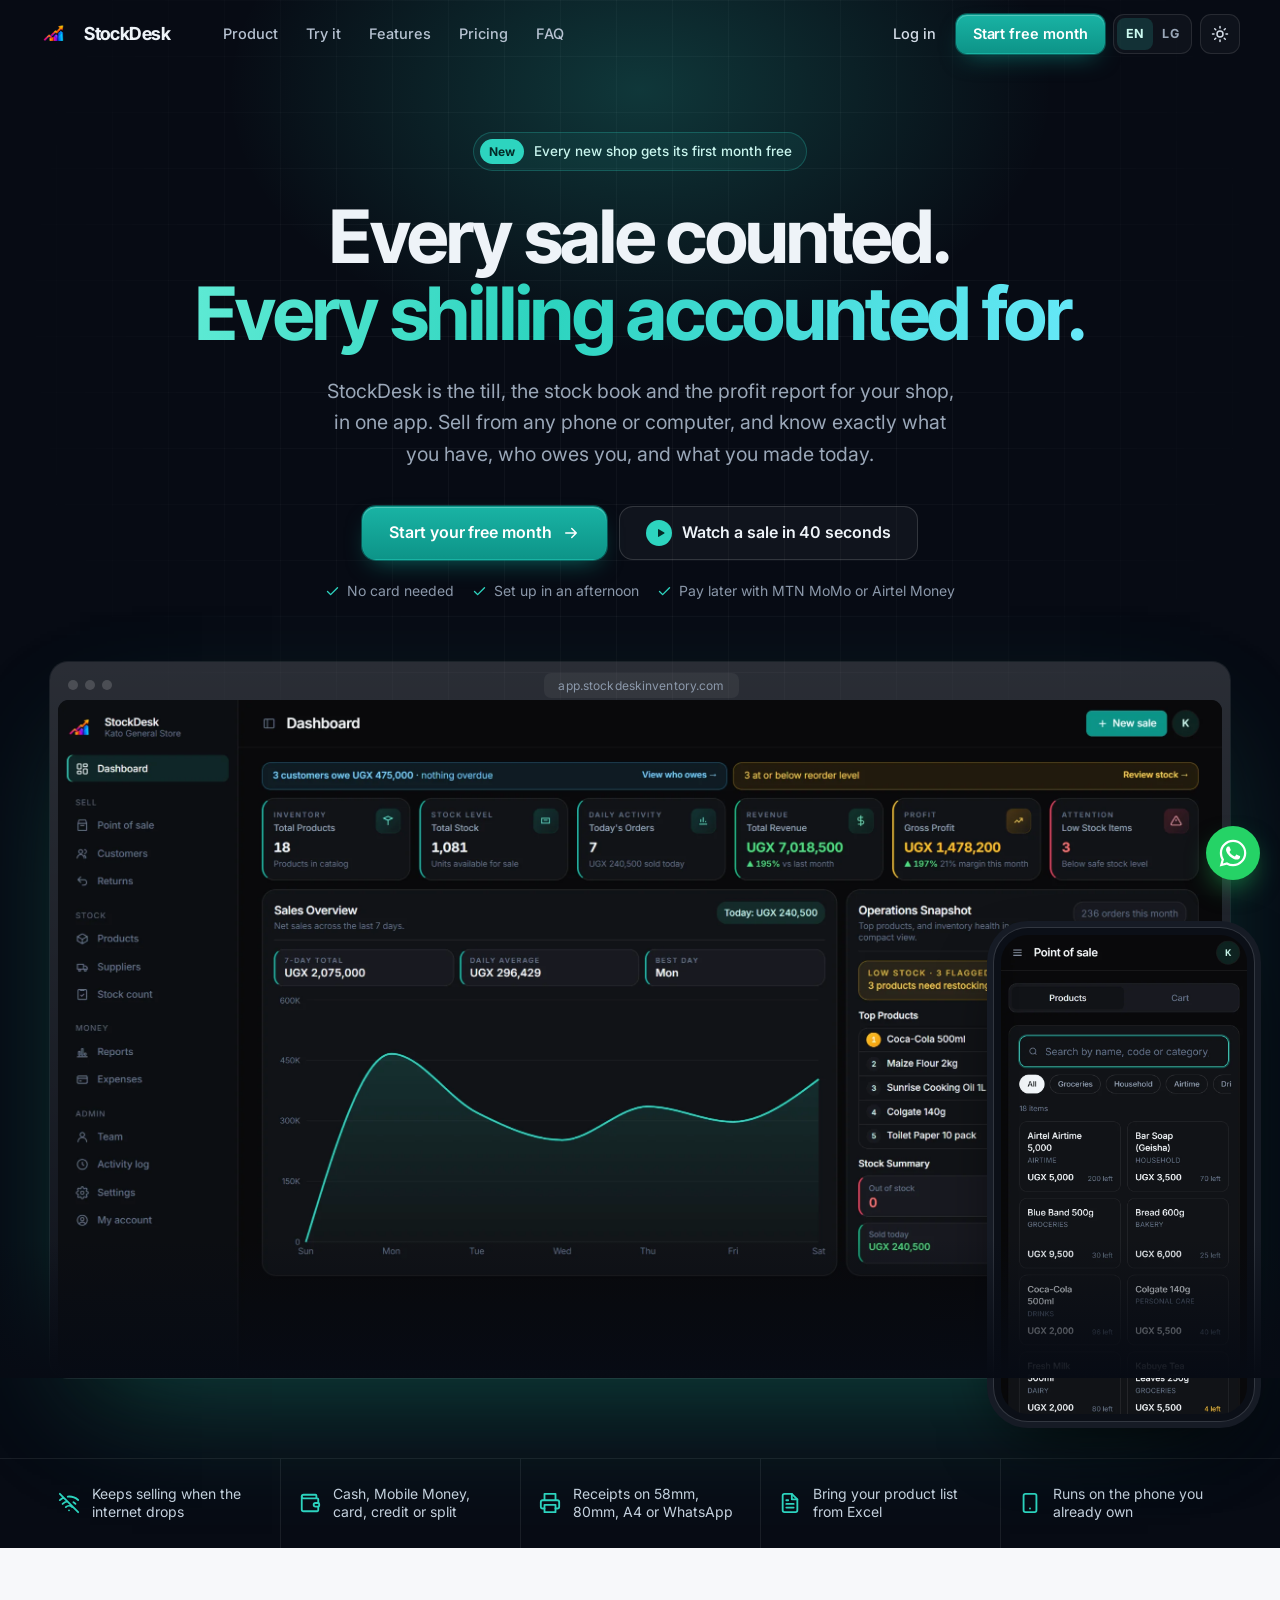
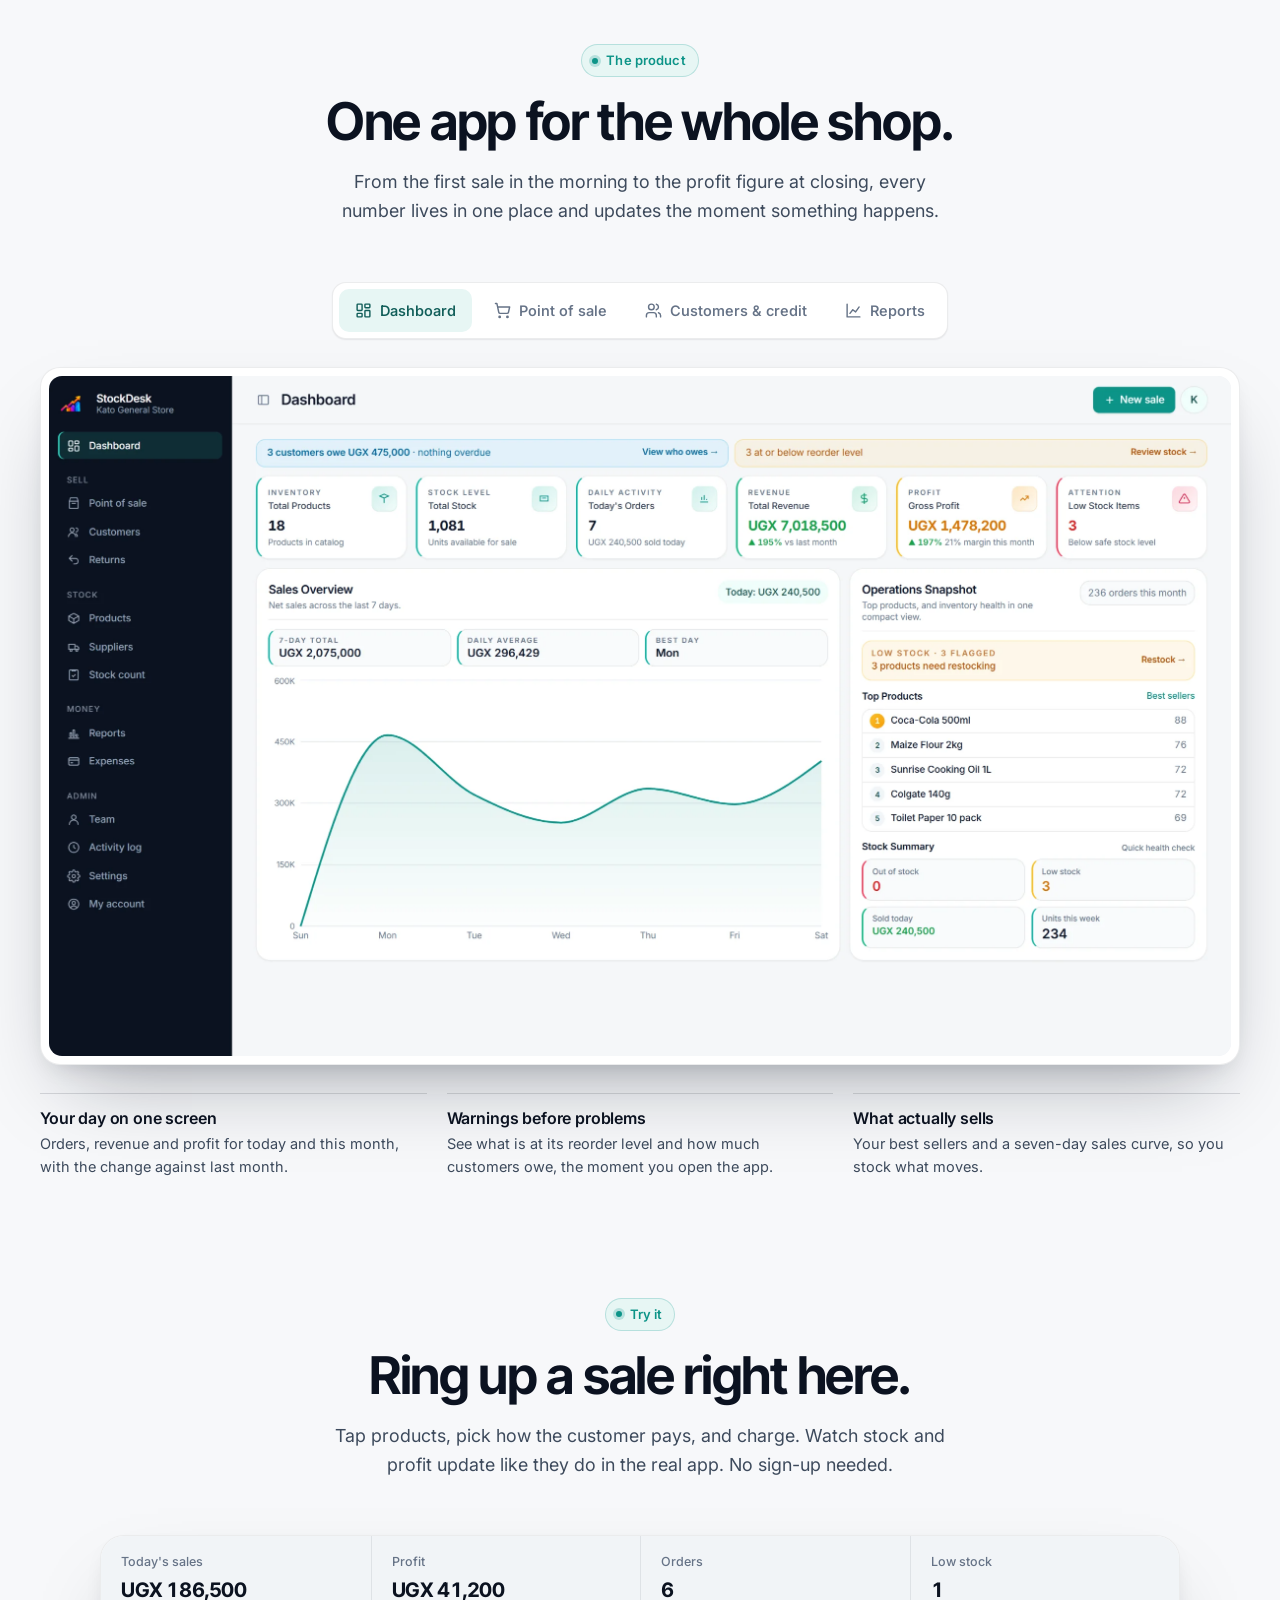
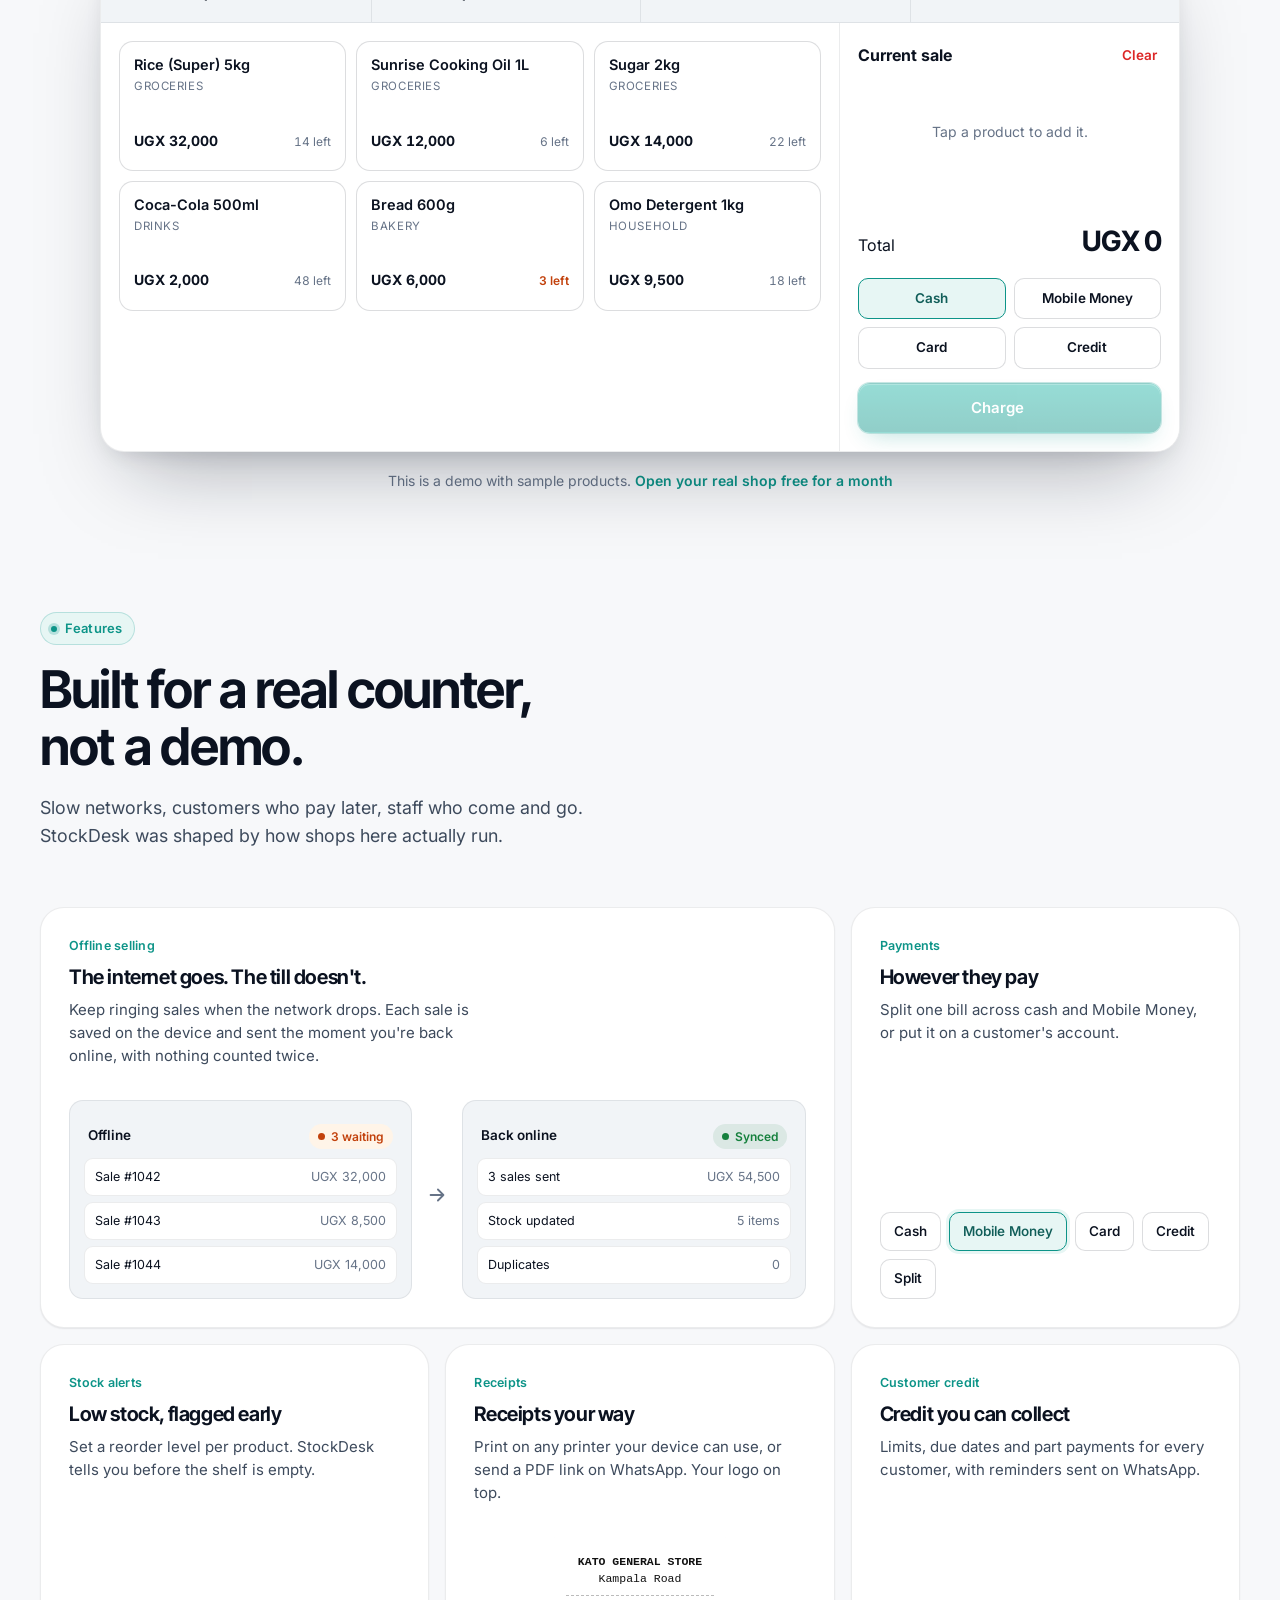
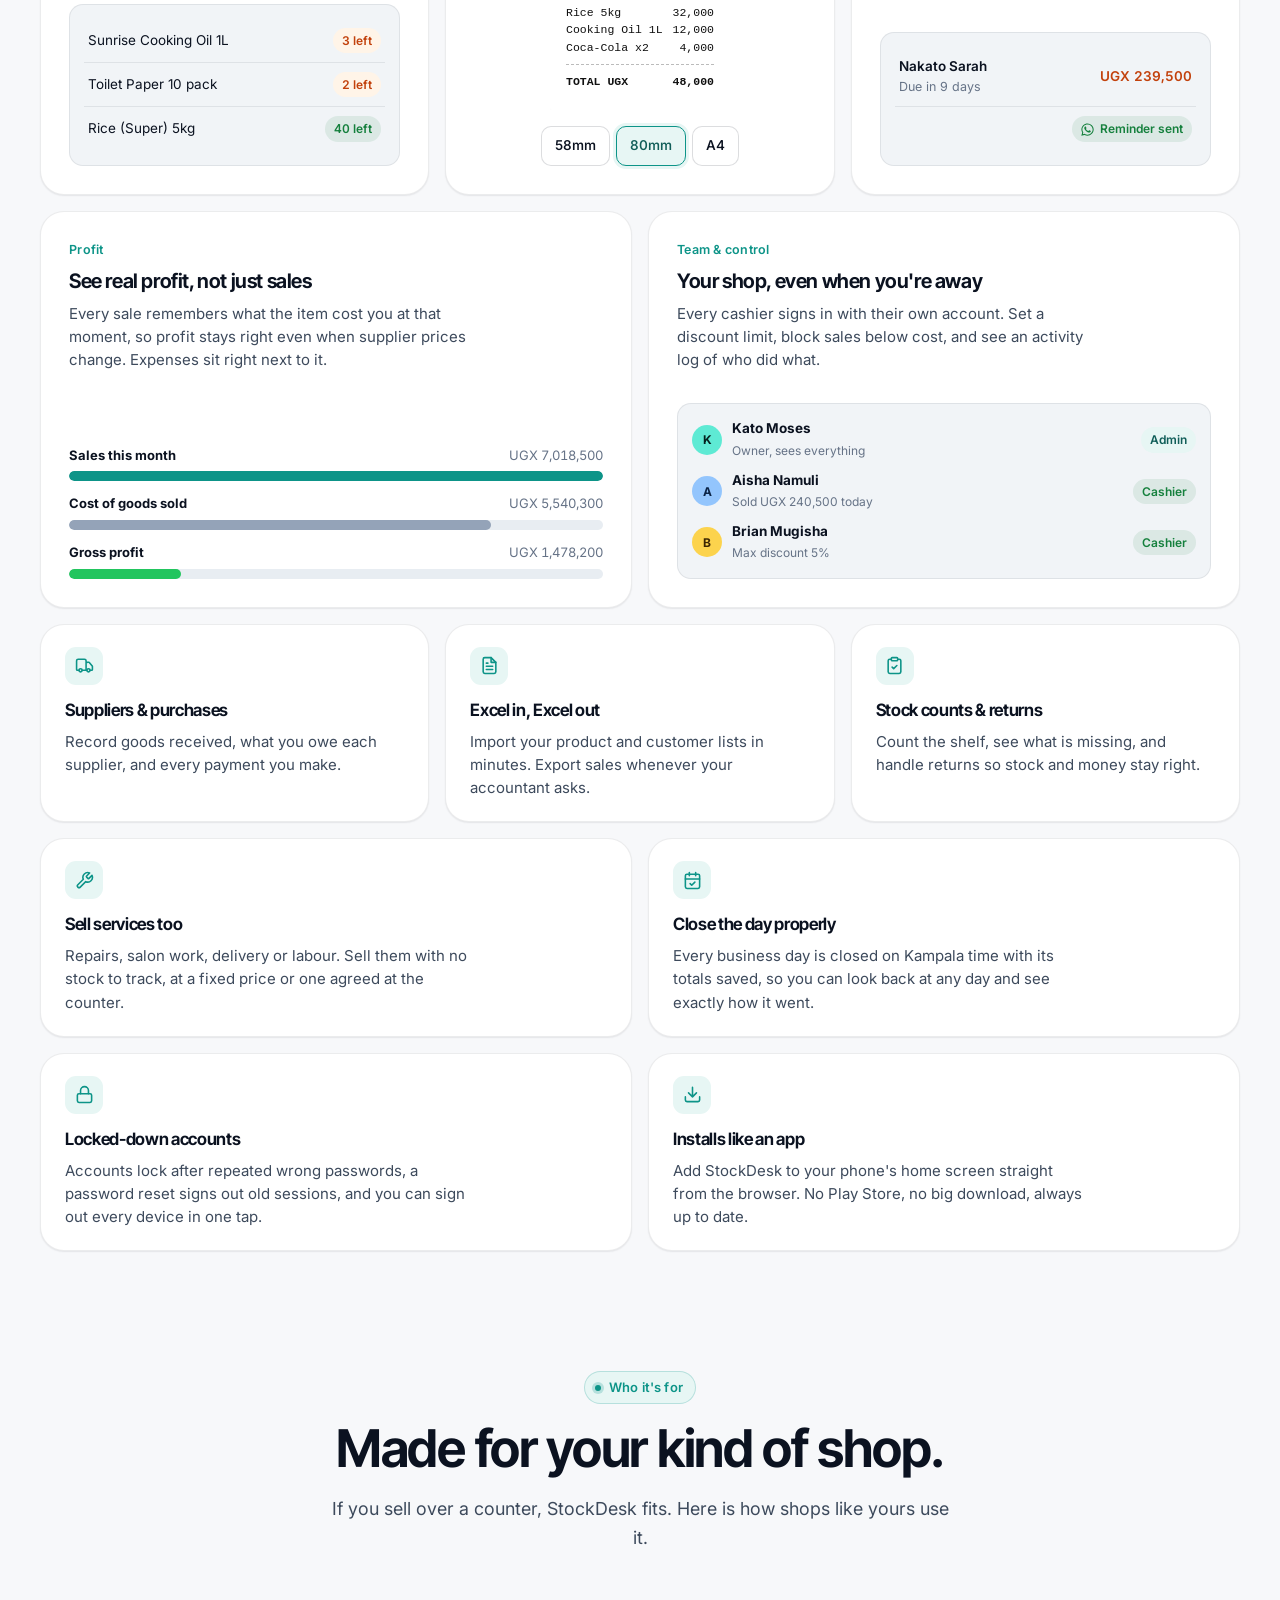
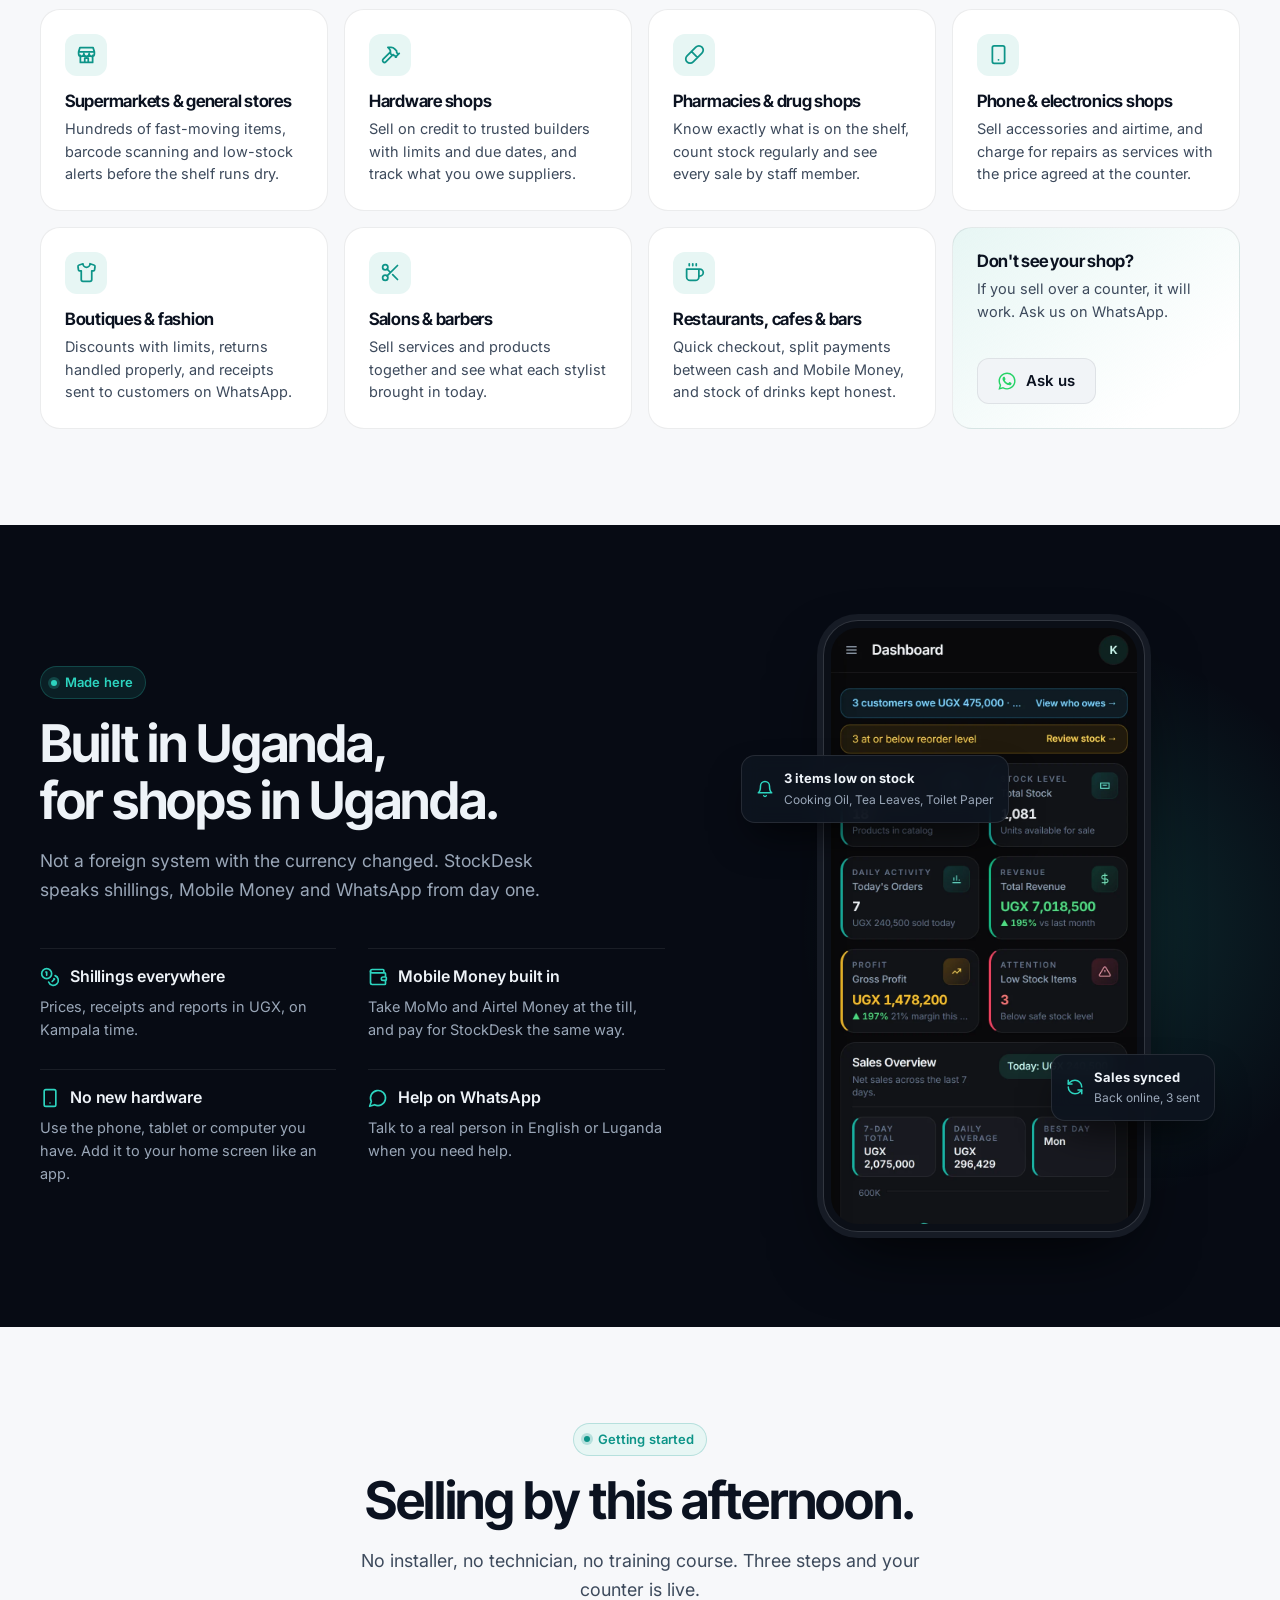
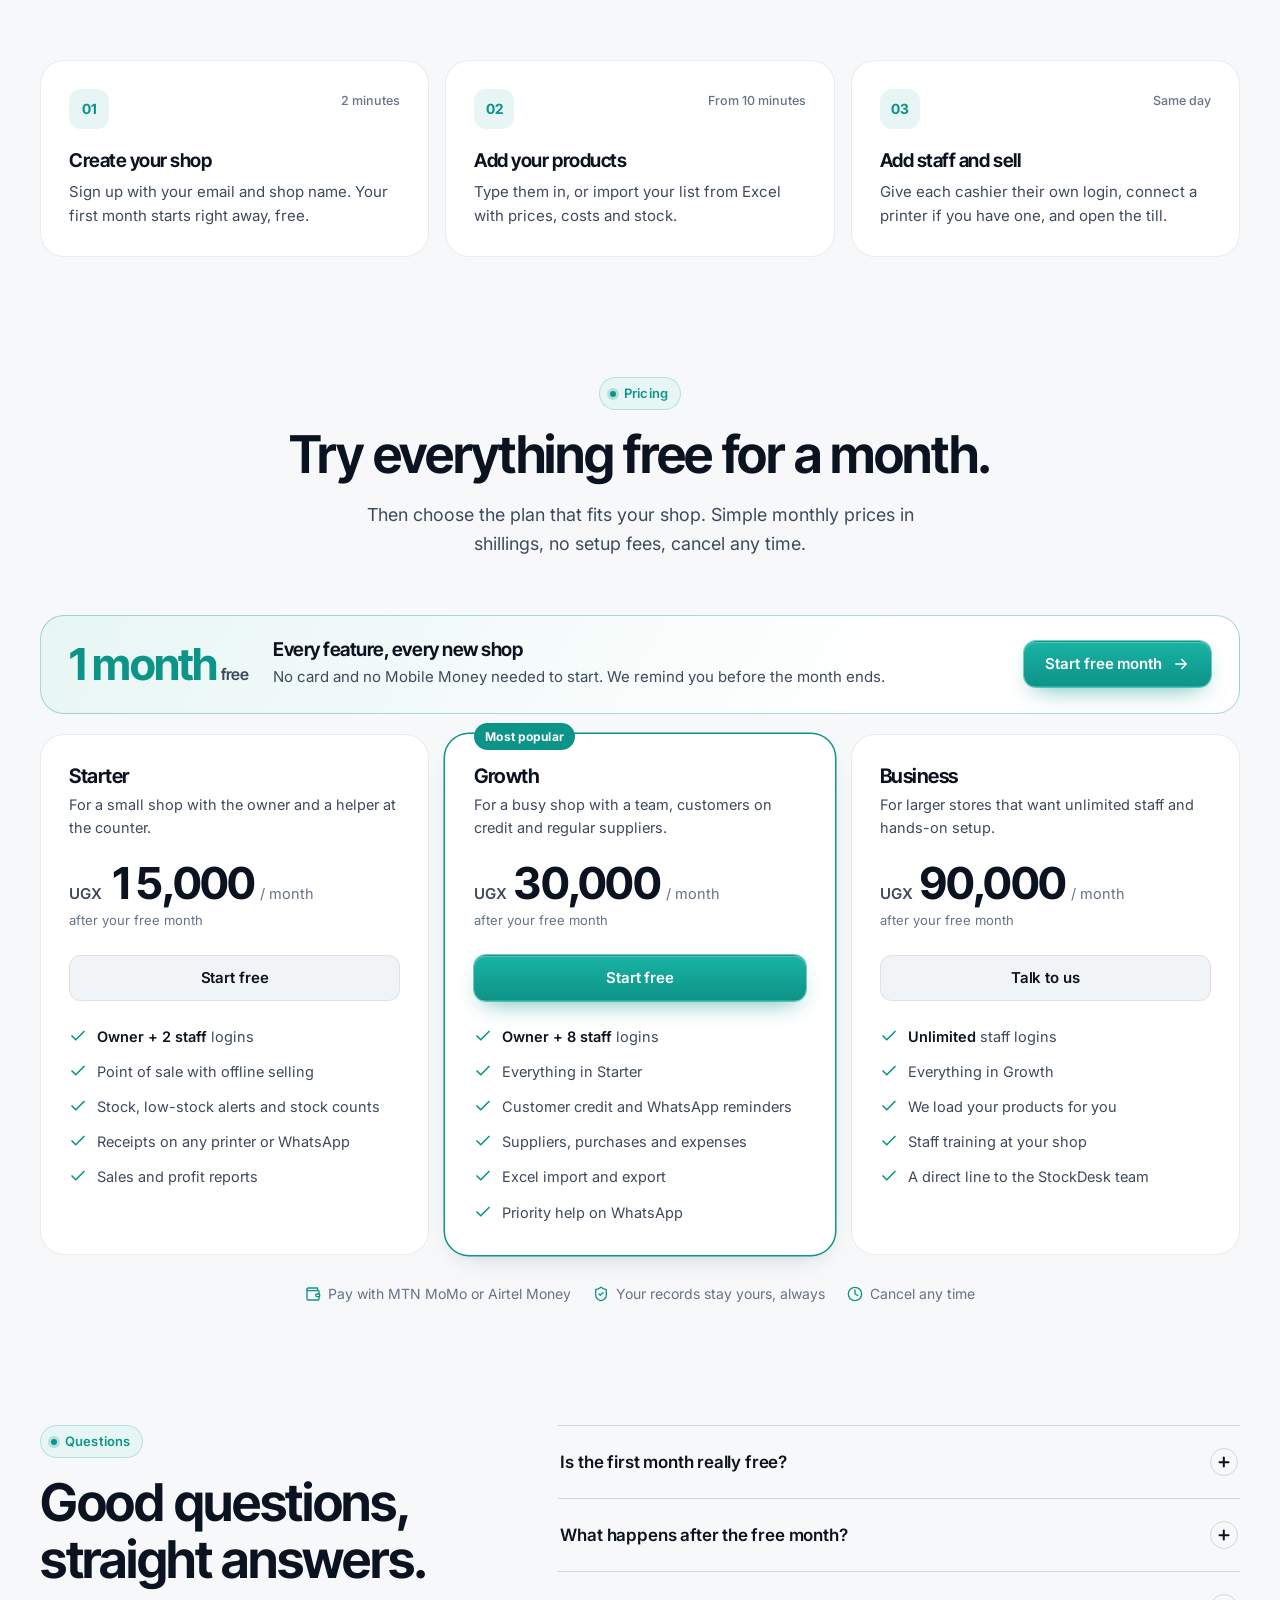
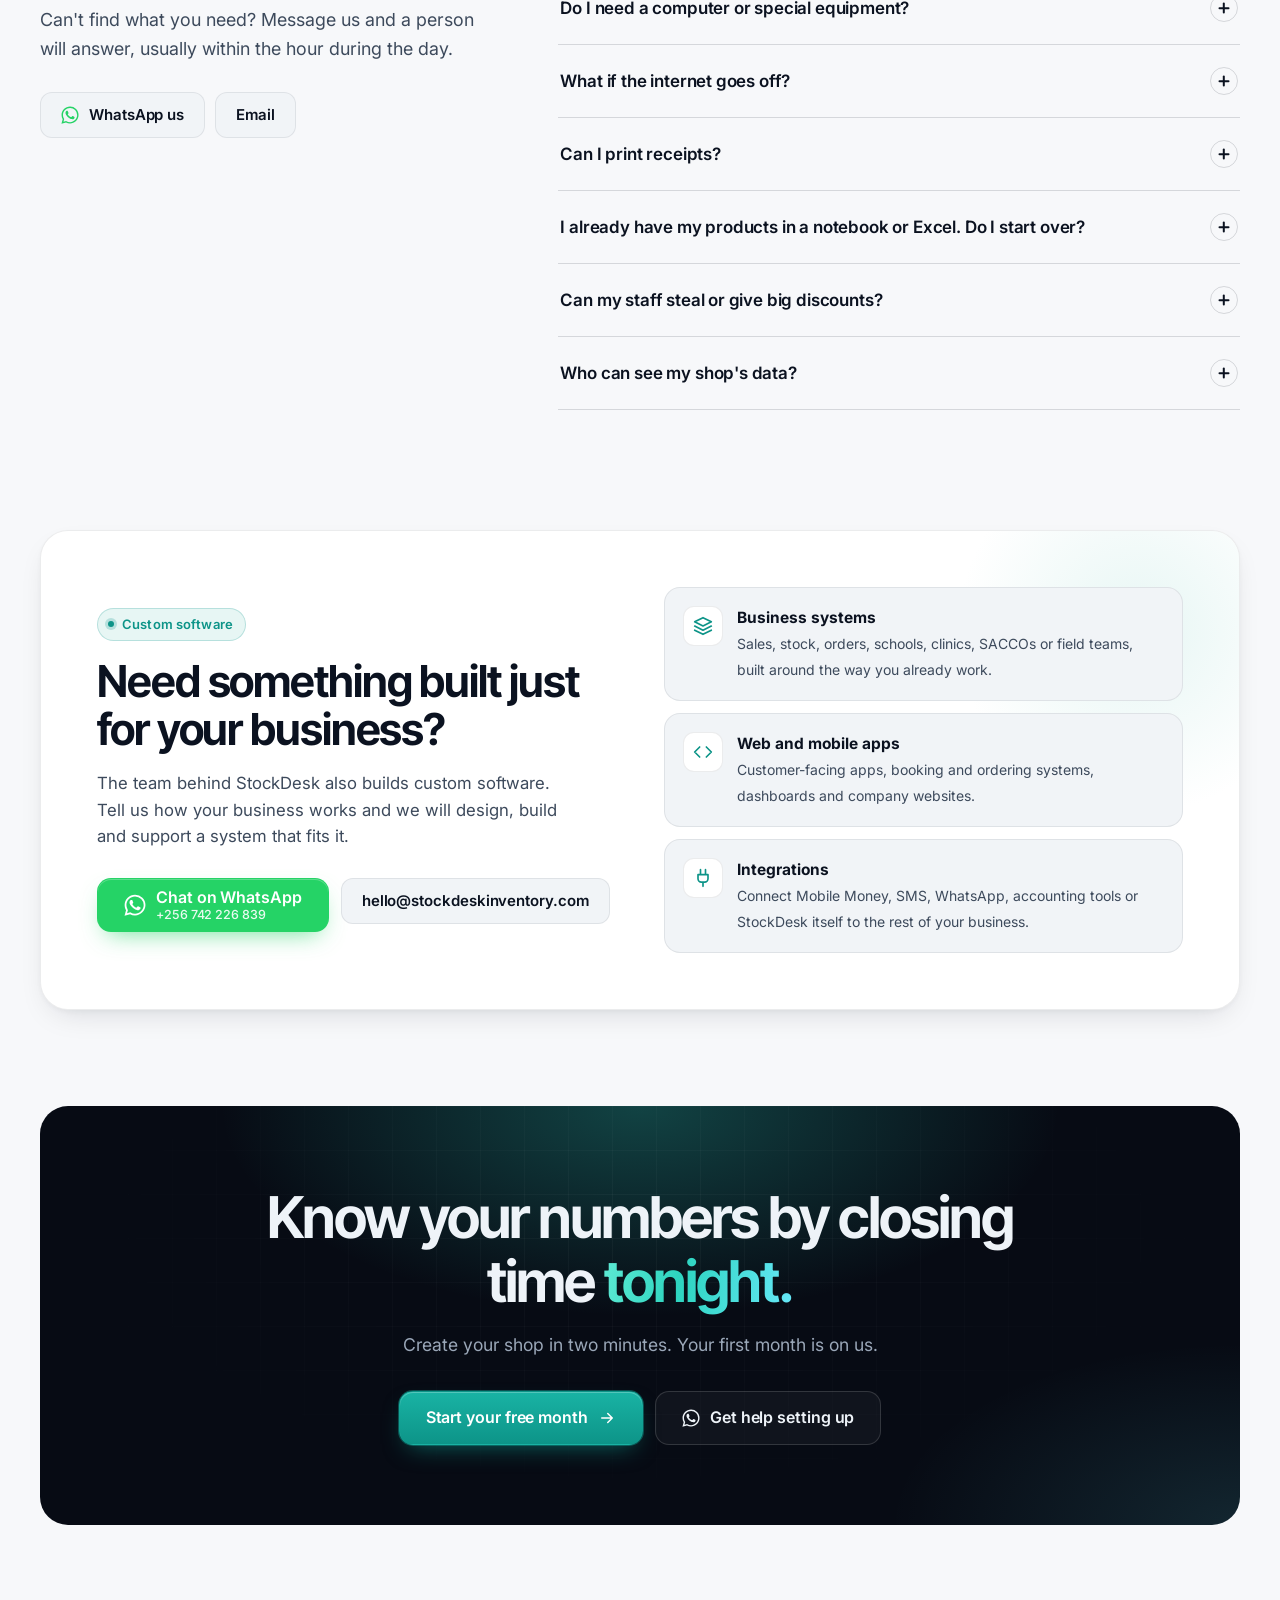
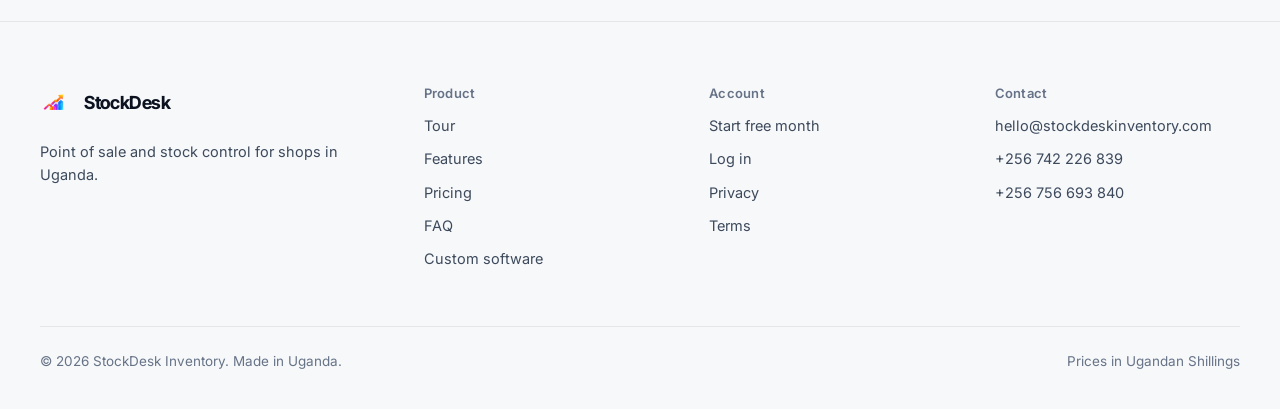
==== index.html @ ed1d00c7 "Custom software: green WhatsApp button with the number" ====
<!doctype html>
<html lang="en" class="no-js">
<head>
  <meta charset="utf-8" />
  <meta name="viewport" content="width=device-width, initial-scale=1" />
  <title>StockDesk: Point of sale and stock control for shops in Uganda</title>
  <meta name="description" content="Sell from any phone or computer, watch stock update with every sale, collect what customers owe and see your real profit. Built for shops in Uganda. First month free." />
  <link rel="canonical" href="https://www.stockdeskinventory.com/" />
  <meta name="theme-color" content="#070b14" />
  <meta name="robots" content="index, follow, max-image-preview:large" />
  <meta property="og:locale" content="en_UG" />

  <meta property="og:type" content="website" />
  <meta property="og:site_name" content="StockDesk" />
  <meta property="og:url" content="https://www.stockdeskinventory.com/" />
  <meta property="og:title" content="StockDesk: Every sale counted. Every shilling accounted for." />
  <meta property="og:description" content="Point of sale, stock, credit and profit in one app for shops in Uganda. Works offline. First month free." />
  <meta property="og:image" content="https://www.stockdeskinventory.com/assets/og.png" />
  <meta property="og:image:width" content="1200" />
  <meta property="og:image:height" content="630" />
  <meta name="twitter:card" content="summary_large_image" />
  <meta name="twitter:image" content="https://www.stockdeskinventory.com/assets/og.png" />

  <link rel="icon" type="image/png" sizes="192x192" href="assets/icon-192.png" />
  <link rel="apple-touch-icon" href="assets/apple-touch-icon.png" />

  <link rel="preconnect" href="https://fonts.googleapis.com" />
  <link rel="preconnect" href="https://fonts.gstatic.com" crossorigin />
  <link rel="stylesheet" href="https://fonts.googleapis.com/css2?family=Inter:wght@400;500;600;700&family=Inter+Tight:wght@600;700&display=swap" />
  <link rel="preload" as="image" href="assets/shots/dashboard-dark.webp" />
  <link rel="stylesheet" href="styles.css?v=4" />
  <script>
    document.documentElement.classList.remove('no-js');
    try { var t = localStorage.getItem('sd-theme'); if (t === 'light' || t === 'dark') document.documentElement.setAttribute('data-theme', t); } catch (e) {}
  </script>

  <script type="application/ld+json">
  {
    "@context": "https://schema.org",
    "@type": "SoftwareApplication",
    "name": "StockDesk",
    "applicationCategory": "BusinessApplication",
    "operatingSystem": "Web, Android, iOS, Windows",
    "url": "https://www.stockdeskinventory.com/",
    "description": "Point of sale and stock control for shops in Uganda. Works offline, prices in UGX, receipts on any printer or WhatsApp.",
    "offers": { "@type": "Offer", "price": "15000", "priceCurrency": "UGX", "description": "Starter plan, monthly, after a 1-month free trial" }
  }
  </script>
  <script type="application/ld+json">
{
  "@context": "https://schema.org",
  "@type": "FAQPage",
  "mainEntity": [
    {
      "@type": "Question",
      "name": "Is the first month really free?",
      "acceptedAnswer": {
        "@type": "Answer",
        "text": "Yes. Every new shop gets one month with every feature, and you don't need a card or Mobile Money to start. Near the end of the month we'll remind you to pick a plan."
      }
    },
    {
      "@type": "Question",
      "name": "What happens after the free month?",
      "acceptedAnswer": {
        "@type": "Answer",
        "text": "Choose a plan and pay monthly with MTN Mobile Money or Airtel Money. If you decide not to continue, your products, sales and customer records are kept safe, so you can pick up where you left off."
      }
    },
    {
      "@type": "Question",
      "name": "Do I need a computer or special equipment?",
      "acceptedAnswer": {
        "@type": "Answer",
        "text": "No. StockDesk runs in the browser on any Android phone, iPhone, tablet or computer. A receipt printer and a USB barcode scanner are optional, and the ones you can buy locally work."
      }
    },
    {
      "@type": "Question",
      "name": "What if the internet goes off?",
      "acceptedAnswer": {
        "@type": "Answer",
        "text": "Keep selling. Sales are saved on the device and sent automatically when the connection returns. Each sale carries its own reference, so nothing is counted twice."
      }
    },
    {
      "@type": "Question",
      "name": "Can I print receipts?",
      "acceptedAnswer": {
        "@type": "Answer",
        "text": "Yes, on 58mm or 80mm thermal printers, or on A4 and PDF. You can also send the customer a receipt link on WhatsApp. Your shop name and logo appear at the top."
      }
    },
    {
      "@type": "Question",
      "name": "I already have my products in a notebook or Excel. Do I start over?",
      "acceptedAnswer": {
        "@type": "Answer",
        "text": "If they're in Excel, import them in one go with prices, costs and quantities. If they're in a notebook, add the items you sell most first. You don't need everything in on day one."
      }
    },
    {
      "@type": "Question",
      "name": "Can my staff steal or give big discounts?",
      "acceptedAnswer": {
        "@type": "Answer",
        "text": "Each staff member has their own login, and every sale is tied to them. You set the biggest discount cashiers can give, StockDesk refuses sales below cost, and the activity log shows who changed what."
      }
    },
    {
      "@type": "Question",
      "name": "Who can see my shop's data?",
      "acceptedAnswer": {
        "@type": "Answer",
        "text": "Only the people you add to your shop, and only what their role allows. We don't sell your data. Read more in our privacy policy."
      }
    }
  ]
}
  </script>
  <script type="application/ld+json">
{
  "@context": "https://schema.org",
  "@type": "Organization",
  "name": "StockDesk Inventory",
  "url": "https://www.stockdeskinventory.com/",
  "logo": "https://www.stockdeskinventory.com/assets/icon-512.png",
  "email": "hello@stockdeskinventory.com",
  "address": {
    "@type": "PostalAddress",
    "addressCountry": "UG"
  },
  "contactPoint": [
    {
      "@type": "ContactPoint",
      "telephone": "+256742226839",
      "contactType": "customer support",
      "areaServed": "UG",
      "availableLanguage": [
        "English",
        "Luganda"
      ]
    }
  ]
}
  </script>
</head>
<body>
  <a class="skip-link" href="#main">Skip to content</a>

  <!-- Inline icon sprite -->
  <svg width="0" height="0" style="position:absolute" aria-hidden="true">
    <defs>
      <symbol id="i-check" viewBox="0 0 24 24"><path fill="none" stroke="currentColor" stroke-width="2.2" stroke-linecap="round" stroke-linejoin="round" d="M20 6 9 17l-5-5"/></symbol>
      <symbol id="i-arrow" viewBox="0 0 24 24"><path fill="none" stroke="currentColor" stroke-width="2" stroke-linecap="round" stroke-linejoin="round" d="M5 12h14M13 6l6 6-6 6"/></symbol>
      <symbol id="i-wa" viewBox="0 0 24 24"><path fill="currentColor" d="M17.47 14.38c-.3-.15-1.75-.86-2.02-.96-.27-.1-.47-.15-.67.15-.2.3-.77.96-.94 1.16-.17.2-.35.22-.64.07-.3-.15-1.25-.46-2.38-1.47-.88-.79-1.47-1.76-1.65-2.06-.17-.3-.02-.46.13-.6.13-.14.3-.35.45-.52.15-.18.2-.3.3-.5.1-.2.05-.37-.03-.52-.07-.15-.67-1.6-.92-2.2-.24-.58-.49-.5-.67-.5h-.57c-.2 0-.52.07-.8.37-.27.3-1.04 1.02-1.04 2.48s1.07 2.88 1.21 3.08c.15.2 2.1 3.2 5.08 4.49.71.3 1.26.49 1.7.63.71.22 1.36.19 1.87.12.57-.09 1.75-.72 2-1.41.25-.7.25-1.29.17-1.41-.07-.13-.27-.2-.57-.35M12.05 21.5h-.01a9.4 9.4 0 0 1-4.8-1.31l-.34-.2-3.56.93.95-3.47-.22-.36a9.4 9.4 0 0 1-1.44-5.02c0-5.2 4.24-9.43 9.44-9.43a9.4 9.4 0 0 1 9.43 9.44c0 5.2-4.23 9.43-9.45 9.43m8.03-17.46A11.27 11.27 0 0 0 12.05.72C5.8.72.7 5.8.7 12.06c0 2 .52 3.95 1.52 5.67L.6 23.6l6.01-1.58a11.3 11.3 0 0 0 5.43 1.38h.01c6.25 0 11.34-5.09 11.35-11.34 0-3.03-1.18-5.88-3.32-8.02"/></symbol>
      <symbol id="i-wifi-off" viewBox="0 0 24 24"><g fill="none" stroke="currentColor" stroke-width="2" stroke-linecap="round" stroke-linejoin="round"><path d="M2 2l20 20M8.5 16.5a5 5 0 0 1 7 0M2 8.82a15 15 0 0 1 4.17-2.65M10.66 5c4.01-.36 8.14.9 11.34 3.76M16.85 11.25a10 10 0 0 1 2.22 1.68M5 13a10 10 0 0 1 5.24-2.76M12 20h.01"/></g></symbol>
      <symbol id="i-printer" viewBox="0 0 24 24"><g fill="none" stroke="currentColor" stroke-width="2" stroke-linecap="round" stroke-linejoin="round"><path d="M6 9V2h12v7M6 18H4a2 2 0 0 1-2-2v-5a2 2 0 0 1 2-2h16a2 2 0 0 1 2 2v5a2 2 0 0 1-2 2h-2"/><path d="M6 14h12v8H6z"/></g></symbol>
      <symbol id="i-phone" viewBox="0 0 24 24"><g fill="none" stroke="currentColor" stroke-width="2" stroke-linecap="round" stroke-linejoin="round"><rect x="5" y="2" width="14" height="20" rx="2"/><path d="M12 18h.01"/></g></symbol>
      <symbol id="i-wallet" viewBox="0 0 24 24"><g fill="none" stroke="currentColor" stroke-width="2" stroke-linecap="round" stroke-linejoin="round"><path d="M19 7V4a1 1 0 0 0-1-1H5a2 2 0 0 0 0 4h15a1 1 0 0 1 1 1v4h-3a2 2 0 0 0 0 4h3a1 1 0 0 0 1-1v-2a1 1 0 0 0-1-1"/><path d="M3 5v14a2 2 0 0 0 2 2h15a1 1 0 0 0 1-1v-4"/></g></symbol>
      <symbol id="i-sheet" viewBox="0 0 24 24"><g fill="none" stroke="currentColor" stroke-width="2" stroke-linecap="round" stroke-linejoin="round"><path d="M14 2H6a2 2 0 0 0-2 2v16a2 2 0 0 0 2 2h12a2 2 0 0 0 2-2V8z"/><path d="M14 2v6h6M8 13h8M8 17h8M10 9H8"/></g></symbol>
      <symbol id="i-grid" viewBox="0 0 24 24"><g fill="none" stroke="currentColor" stroke-width="2" stroke-linecap="round" stroke-linejoin="round"><rect x="3" y="3" width="7" height="9" rx="1"/><rect x="14" y="3" width="7" height="5" rx="1"/><rect x="14" y="12" width="7" height="9" rx="1"/><rect x="3" y="16" width="7" height="5" rx="1"/></g></symbol>
      <symbol id="i-cart" viewBox="0 0 24 24"><g fill="none" stroke="currentColor" stroke-width="2" stroke-linecap="round" stroke-linejoin="round"><circle cx="8" cy="21" r="1"/><circle cx="19" cy="21" r="1"/><path d="M2.05 2.05h2l2.66 12.42a2 2 0 0 0 2 1.58h9.78a2 2 0 0 0 1.95-1.57l1.65-7.43H5.12"/></g></symbol>
      <symbol id="i-users" viewBox="0 0 24 24"><g fill="none" stroke="currentColor" stroke-width="2" stroke-linecap="round" stroke-linejoin="round"><path d="M16 21v-2a4 4 0 0 0-4-4H6a4 4 0 0 0-4 4v2"/><circle cx="9" cy="7" r="4"/><path d="M22 21v-2a4 4 0 0 0-3-3.87M16 3.13a4 4 0 0 1 0 7.75"/></g></symbol>
      <symbol id="i-chart" viewBox="0 0 24 24"><g fill="none" stroke="currentColor" stroke-width="2" stroke-linecap="round" stroke-linejoin="round"><path d="M3 3v18h18"/><path d="M7 16l4-5 4 3 5-7"/></g></symbol>
      <symbol id="i-truck" viewBox="0 0 24 24"><g fill="none" stroke="currentColor" stroke-width="2" stroke-linecap="round" stroke-linejoin="round"><path d="M14 18V6a2 2 0 0 0-2-2H4a2 2 0 0 0-2 2v11a1 1 0 0 0 1 1h2M15 18H9M19 18h2a1 1 0 0 0 1-1v-3.65a1 1 0 0 0-.22-.62l-3.48-4.35A1 1 0 0 0 17.52 8H14"/><circle cx="17" cy="18" r="2"/><circle cx="7" cy="18" r="2"/></g></symbol>
      <symbol id="i-clipboard" viewBox="0 0 24 24"><g fill="none" stroke="currentColor" stroke-width="2" stroke-linecap="round" stroke-linejoin="round"><rect x="8" y="2" width="8" height="4" rx="1"/><path d="M16 4h2a2 2 0 0 1 2 2v14a2 2 0 0 1-2 2H6a2 2 0 0 1-2-2V6a2 2 0 0 1 2-2h2M9 14l2 2 4-4"/></g></symbol>
      <symbol id="i-shield" viewBox="0 0 24 24"><g fill="none" stroke="currentColor" stroke-width="2" stroke-linecap="round" stroke-linejoin="round"><path d="M20 13c0 5-3.5 7.5-7.66 8.95a1 1 0 0 1-.67-.01C7.5 20.5 4 18 4 13V6a1 1 0 0 1 1-1c2 0 4.5-1.2 6.24-2.72a1.17 1.17 0 0 1 1.52 0C14.51 3.81 17 5 19 5a1 1 0 0 1 1 1z"/><path d="m9 12 2 2 4-4"/></g></symbol>
      <symbol id="i-coins" viewBox="0 0 24 24"><g fill="none" stroke="currentColor" stroke-width="2" stroke-linecap="round" stroke-linejoin="round"><circle cx="8" cy="8" r="6"/><path d="M18.09 10.37A6 6 0 1 1 10.34 18M7 6h1v4M16.71 13.88l.7.71-2.82 2.82"/></g></symbol>
      <symbol id="i-chat" viewBox="0 0 24 24"><path fill="none" stroke="currentColor" stroke-width="2" stroke-linecap="round" stroke-linejoin="round" d="M7.9 20A9 9 0 1 0 4 16.1L2 22z"/></symbol>
      <symbol id="i-clock" viewBox="0 0 24 24"><g fill="none" stroke="currentColor" stroke-width="2" stroke-linecap="round" stroke-linejoin="round"><circle cx="12" cy="12" r="10"/><path d="M12 6v6l4 2"/></g></symbol>
      <symbol id="i-sync" viewBox="0 0 24 24"><g fill="none" stroke="currentColor" stroke-width="2" stroke-linecap="round" stroke-linejoin="round"><path d="M21 12a9 9 0 0 0-9-9 9.75 9.75 0 0 0-6.74 2.74L3 8"/><path d="M3 3v5h5M3 12a9 9 0 0 0 9 9 9.75 9.75 0 0 0 6.74-2.74L21 16"/><path d="M16 16h5v5"/></g></symbol>
      <symbol id="i-bell" viewBox="0 0 24 24"><g fill="none" stroke="currentColor" stroke-width="2" stroke-linecap="round" stroke-linejoin="round"><path d="M6 8a6 6 0 0 1 12 0c0 7 3 9 3 9H3s3-2 3-9M10.3 21a1.94 1.94 0 0 0 3.4 0"/></g></symbol>
      <symbol id="i-sun" viewBox="0 0 24 24"><g fill="none" stroke="currentColor" stroke-width="2" stroke-linecap="round" stroke-linejoin="round"><circle cx="12" cy="12" r="4"/><path d="M12 2v2M12 20v2M4.93 4.93l1.41 1.41M17.66 17.66l1.41 1.41M2 12h2M20 12h2M6.34 17.66l-1.41 1.41M19.07 4.93l-1.41 1.41"/></g></symbol>
      <symbol id="i-moon" viewBox="0 0 24 24"><path fill="none" stroke="currentColor" stroke-width="2" stroke-linecap="round" stroke-linejoin="round" d="M12 3a6 6 0 0 0 9 9 9 9 0 1 1-9-9"/></symbol>
      <symbol id="i-play" viewBox="0 0 24 24"><path fill="currentColor" d="M8 5.14v13.72a1 1 0 0 0 1.52.85l11-6.86a1 1 0 0 0 0-1.7l-11-6.86A1 1 0 0 0 8 5.14"/></symbol>
      <symbol id="i-wrench" viewBox="0 0 24 24"><path fill="none" stroke="currentColor" stroke-width="2" stroke-linecap="round" stroke-linejoin="round" d="M14.7 6.3a1 1 0 0 0 0 1.4l1.6 1.6a1 1 0 0 0 1.4 0l3.77-3.77a6 6 0 0 1-7.94 7.94l-6.91 6.91a2.12 2.12 0 0 1-3-3l6.91-6.91a6 6 0 0 1 7.94-7.94z"/></symbol>
      <symbol id="i-moonset" viewBox="0 0 24 24"><g fill="none" stroke="currentColor" stroke-width="2" stroke-linecap="round" stroke-linejoin="round"><rect x="3" y="4" width="18" height="18" rx="2"/><path d="M16 2v4M8 2v4M3 10h18M9 16l2 2 4-4"/></g></symbol>
      <symbol id="i-lock" viewBox="0 0 24 24"><g fill="none" stroke="currentColor" stroke-width="2" stroke-linecap="round" stroke-linejoin="round"><rect x="3" y="11" width="18" height="11" rx="2"/><path d="M7 11V7a5 5 0 0 1 10 0v4"/></g></symbol>
      <symbol id="i-download" viewBox="0 0 24 24"><g fill="none" stroke="currentColor" stroke-width="2" stroke-linecap="round" stroke-linejoin="round"><path d="M21 15v4a2 2 0 0 1-2 2H5a2 2 0 0 1-2-2v-4M7 10l5 5 5-5M12 15V3"/></g></symbol>
      <symbol id="i-store" viewBox="0 0 24 24"><g fill="none" stroke="currentColor" stroke-width="2" stroke-linecap="round" stroke-linejoin="round"><path d="M3 9l1.5-5h15L21 9M3 9h18v2a3 3 0 0 1-6 0 3 3 0 0 1-6 0 3 3 0 0 1-6 0zM5 13v8h14v-8M10 21v-5h4v5"/></g></symbol>
      <symbol id="i-hammer" viewBox="0 0 24 24"><g fill="none" stroke="currentColor" stroke-width="2" stroke-linecap="round" stroke-linejoin="round"><path d="m15 12-8.37 8.37a2.12 2.12 0 1 1-3-3L12 9M17.64 15 22 10.64M20.91 11.7l-1.25-1.25a2.4 2.4 0 0 1-.7-1.7V7.86L16.7 5.6a5.56 5.56 0 0 0-3.94-1.64H9l.92.82A6.18 6.18 0 0 1 12 9.43v1.56l2 2h2.47l2.26 1.91"/></g></symbol>
      <symbol id="i-pill" viewBox="0 0 24 24"><g fill="none" stroke="currentColor" stroke-width="2" stroke-linecap="round" stroke-linejoin="round"><path d="m10.5 20.5 10-10a4.95 4.95 0 1 0-7-7l-10 10a4.95 4.95 0 1 0 7 7M8.5 8.5l7 7"/></g></symbol>
      <symbol id="i-shirt" viewBox="0 0 24 24"><path fill="none" stroke="currentColor" stroke-width="2" stroke-linecap="round" stroke-linejoin="round" d="M20.38 3.46 16 2a4 4 0 0 1-8 0L3.62 3.46a2 2 0 0 0-1.34 2.23l.58 3.47a1 1 0 0 0 .99.84H6v10c0 1.1.9 2 2 2h8a2 2 0 0 0 2-2V10h2.15a1 1 0 0 0 .99-.84l.58-3.47a2 2 0 0 0-1.34-2.23"/></symbol>
      <symbol id="i-scissors" viewBox="0 0 24 24"><g fill="none" stroke="currentColor" stroke-width="2" stroke-linecap="round" stroke-linejoin="round"><circle cx="6" cy="6" r="3"/><circle cx="6" cy="18" r="3"/><path d="M20 4 8.12 15.88M14.47 14.48 20 20M8.12 8.12 12 12"/></g></symbol>
      <symbol id="i-cup" viewBox="0 0 24 24"><g fill="none" stroke="currentColor" stroke-width="2" stroke-linecap="round" stroke-linejoin="round"><path d="M17 8h1a4 4 0 1 1 0 8h-1M3 8h14v9a4 4 0 0 1-4 4H7a4 4 0 0 1-4-4zM6 2v2M10 2v2M14 2v2"/></g></symbol>
      <symbol id="i-code" viewBox="0 0 24 24"><path fill="none" stroke="currentColor" stroke-width="2" stroke-linecap="round" stroke-linejoin="round" d="m16 18 6-6-6-6M8 6l-6 6 6 6"/></symbol>
      <symbol id="i-plug" viewBox="0 0 24 24"><path fill="none" stroke="currentColor" stroke-width="2" stroke-linecap="round" stroke-linejoin="round" d="M12 22v-5M9 8V2M15 8V2M18 8v5a4 4 0 0 1-4 4h-4a4 4 0 0 1-4-4V8z"/></symbol>
      <symbol id="i-layers" viewBox="0 0 24 24"><g fill="none" stroke="currentColor" stroke-width="2" stroke-linecap="round" stroke-linejoin="round"><path d="m12 2 10 5-10 5L2 7z"/><path d="m2 17 10 5 10-5M2 12l10 5 10-5"/></g></symbol>
      <symbol id="i-menu" viewBox="0 0 24 24"><path fill="none" stroke="currentColor" stroke-width="2" stroke-linecap="round" d="M4 7h16M4 12h16M4 17h16"/></symbol>
      <symbol id="i-close" viewBox="0 0 24 24"><path fill="none" stroke="currentColor" stroke-width="2" stroke-linecap="round" d="M6 6l12 12M18 6 6 18"/></symbol>
    </defs>
  </svg>

  <!-- ============ NAV ============ -->
  <header class="nav" id="nav">
    <div class="container nav-inner">
      <a class="brand" href="#top" aria-label="StockDesk home">
        <img src="assets/icon-192.png" alt="" width="34" height="34" />
        StockDesk
      </a>
      <nav class="nav-links" aria-label="Main">
        <a href="#tour" data-i18n="nav.product">Product</a>
        <a href="#try" data-i18n="nav.try">Try it</a>
        <a href="#features" data-i18n="nav.features">Features</a>
        <a href="#pricing" data-i18n="nav.pricing">Pricing</a>
        <a href="#faq" data-i18n="nav.faq">FAQ</a>
      </nav>
      <div class="nav-actions">
        <a class="nav-login" href="https://app.stockdeskinventory.com/login" data-i18n="nav.login">Log in</a>
        <a class="btn btn-primary" href="https://app.stockdeskinventory.com/login?mode=signup" data-i18n="cta.short">Start free month</a>
        <div class="lang" role="group" aria-label="Language">
          <button type="button" data-lang="en" aria-pressed="true">EN</button>
          <button type="button" data-lang="lg" aria-pressed="false">LG</button>
        </div>
        <button class="icon-btn theme-toggle" id="themeToggle" type="button" aria-label="Switch light or dark mode">
          <svg class="i-sun"><use href="#i-sun"/></svg>
          <svg class="i-moon"><use href="#i-moon"/></svg>
        </button>
        <button class="icon-btn menu-btn" id="menuBtn" type="button" aria-expanded="false" aria-controls="mobileMenu" aria-label="Open menu">
          <svg class="i-menu"><use href="#i-menu"/></svg>
          <svg class="i-close"><use href="#i-close"/></svg>
        </button>
      </div>
    </div>
  </header>
  <nav class="mobile-menu ink" id="mobileMenu" aria-label="Mobile">
    <a href="#tour" data-i18n="nav.product">Product</a>
    <a href="#try" data-i18n="nav.try">Try it</a>
    <a href="#features" data-i18n="nav.features">Features</a>
    <a href="#pricing" data-i18n="nav.pricing">Pricing</a>
    <a href="#faq" data-i18n="nav.faq">FAQ</a>
    <div class="btns">
      <a class="btn btn-primary btn-lg" href="https://app.stockdeskinventory.com/login?mode=signup" data-i18n="cta.main">Start your free month</a>
      <a class="btn btn-ghost btn-lg" href="https://app.stockdeskinventory.com/login" data-i18n="nav.login">Log in</a>
    </div>
    <div class="lang" role="group" aria-label="Language">
      <button type="button" data-lang="en" aria-pressed="true">English</button>
      <button type="button" data-lang="lg" aria-pressed="false">Luganda</button>
    </div>
  </nav>

  <main id="main">
    <!-- ============ HERO ============ -->
    <section class="hero ink" id="top">
      <div class="hero-glow" aria-hidden="true"></div>
      <div class="container">
        <div class="hero-copy">
          <span class="pill"><b data-i18n="hero.new">New</b> <span data-i18n="hero.pill">Every new shop gets its first month free</span></span>
          <h1><span data-i18n="hero.h1a">Every sale counted.</span><br /><span class="grad" data-i18n="hero.h1b">Every shilling accounted for.</span></h1>
          <p class="hero-sub" data-i18n="hero.sub">StockDesk is the till, the stock book and the profit report for your shop, in one app. Sell from any phone or computer, and know exactly what you have, who owes you, and what you made today.</p>
          <div class="hero-ctas">
            <a class="btn btn-primary btn-lg" href="https://app.stockdeskinventory.com/login?mode=signup">
              <span data-i18n="cta.main">Start your free month</span> <svg class="btn-arrow"><use href="#i-arrow"/></svg>
            </a>
            <button class="btn btn-ghost btn-lg" type="button" data-video>
              <span class="play-dot"><svg><use href="#i-play"/></svg></span> <span data-i18n="hero.watch">Watch a sale in 40 seconds</span>
            </button>
          </div>
          <p class="hero-note">
            <span><svg><use href="#i-check"/></svg><span data-i18n="hero.n1">No card needed</span></span>
            <span><svg><use href="#i-check"/></svg><span data-i18n="hero.n2">Set up in an afternoon</span></span>
            <span><svg><use href="#i-check"/></svg><span data-i18n="hero.n3">Pay later with MTN MoMo or Airtel Money</span></span>
          </p>
        </div>

        <div class="hero-stage">
          <div class="frame hero-frame" id="heroFrame">
            <div class="frame-bar" aria-hidden="true"><i></i><i></i><i></i><span>app.stockdeskinventory.com</span></div>
            <img src="assets/shots/dashboard-dark.webp" width="2400" height="1500" alt="StockDesk dashboard showing today's orders, revenue, profit, a 7-day sales chart, top products and low-stock warnings" fetchpriority="high" />
          </div>
          <div class="phone" aria-hidden="true">
            <img src="assets/shots/phone-pos-dark.webp" width="780" height="1688" alt="" loading="lazy" />
          </div>
        </div>
      </div>
      <div class="hero-fade" aria-hidden="true"></div>

      <div class="facts">
        <div class="container">
          <ul>
            <li><svg><use href="#i-wifi-off"/></svg><span data-i18n="facts.1">Keeps selling when the internet drops</span></li>
            <li><svg><use href="#i-wallet"/></svg><span data-i18n="facts.2">Cash, Mobile Money, card, credit or split</span></li>
            <li><svg><use href="#i-printer"/></svg><span data-i18n="facts.3">Receipts on 58mm, 80mm, A4 or WhatsApp</span></li>
            <li><svg><use href="#i-sheet"/></svg><span data-i18n="facts.4">Bring your product list from Excel</span></li>
            <li><svg><use href="#i-phone"/></svg><span data-i18n="facts.5">Runs on the phone you already own</span></li>
          </ul>
        </div>
      </div>
    </section>

    <!-- ============ TOUR ============ -->
    <section class="section" id="tour">
      <div class="container">
        <div class="section-head center reveal">
          <span class="eyebrow" data-i18n="tour.eyebrow">The product</span>
          <h2 data-i18n="tour.h2">One app for the whole shop.</h2>
          <p data-i18n="tour.p">From the first sale in the morning to the profit figure at closing, every number lives in one place and updates the moment something happens.</p>
        </div>

        <div class="tour reveal">
          <div class="tour-tabs" role="tablist" aria-label="Product screens">
            <button class="tour-tab" role="tab" id="tab-dash" aria-controls="panel-dash" aria-selected="true"><svg><use href="#i-grid"/></svg>Dashboard</button>
            <button class="tour-tab" role="tab" id="tab-pos" aria-controls="panel-pos" aria-selected="false" tabindex="-1"><svg><use href="#i-cart"/></svg>Point of sale</button>
            <button class="tour-tab" role="tab" id="tab-cust" aria-controls="panel-cust" aria-selected="false" tabindex="-1"><svg><use href="#i-users"/></svg>Customers &amp; credit</button>
            <button class="tour-tab" role="tab" id="tab-rep" aria-controls="panel-rep" aria-selected="false" tabindex="-1"><svg><use href="#i-chart"/></svg>Reports</button>
          </div>

          <div class="tour-panel is-in" role="tabpanel" id="panel-dash" aria-labelledby="tab-dash">
            <div class="tour-frame">
              <img class="shot-light" src="assets/shots/dashboard-light.webp" width="2400" height="1500" loading="lazy" alt="Dashboard with sales, profit, stock and money owed at a glance" />
              <img class="shot-dark" src="assets/shots/dashboard-dark.webp" width="2400" height="1500" loading="lazy" alt="Dashboard with sales, profit, stock and money owed at a glance" />
            </div>
            <div class="tour-caption">
              <div><h3>Your day on one screen</h3><p>Orders, revenue and profit for today and this month, with the change against last month.</p></div>
              <div><h3>Warnings before problems</h3><p>See what is at its reorder level and how much customers owe, the moment you open the app.</p></div>
              <div><h3>What actually sells</h3><p>Your best sellers and a seven-day sales curve, so you stock what moves.</p></div>
            </div>
          </div>

          <div class="tour-panel" role="tabpanel" id="panel-pos" aria-labelledby="tab-pos" hidden>
            <div class="tour-frame">
              <img class="shot-light" src="assets/shots/pos-light.webp" width="2400" height="1500" loading="lazy" alt="Point of sale with products, a cart and payment options" />
              <img class="shot-dark" src="assets/shots/pos-dark.webp" width="2400" height="1500" loading="lazy" alt="Point of sale with products, a cart and payment options" />
            </div>
            <div class="tour-caption">
              <div><h3>Tap, scan, charge</h3><p>Search, tap a product or use a USB barcode scanner. Stock left is shown on every item.</p></div>
              <div><h3>Every way to pay</h3><p>Cash, Mobile Money, card, credit on a customer's account, or split across several.</p></div>
              <div><h3>Hold a sale</h3><p>Park a customer's basket, serve the next person, and come back to it.</p></div>
            </div>
          </div>

          <div class="tour-panel" role="tabpanel" id="panel-cust" aria-labelledby="tab-cust" hidden>
            <div class="tour-frame">
              <img class="shot-light" src="assets/shots/customers-light.webp" width="2400" height="1500" loading="lazy" alt="Customers list with balances owed, WhatsApp reminders and receive payment buttons" />
              <img class="shot-dark" src="assets/shots/customers-dark.webp" width="2400" height="1500" loading="lazy" alt="Customers list with balances owed, WhatsApp reminders and receive payment buttons" />
            </div>
            <div class="tour-caption">
              <div><h3>Credit with limits</h3><p>Set how much each customer may owe and when it is due. StockDesk stops a sale that goes over.</p></div>
              <div><h3>Reminders on WhatsApp</h3><p>One tap sends a polite reminder with the exact balance to the customer's WhatsApp.</p></div>
              <div><h3>Part payments</h3><p>Record payments as they come in and print a statement whenever a customer asks.</p></div>
            </div>
          </div>

          <div class="tour-panel" role="tabpanel" id="panel-rep" aria-labelledby="tab-rep" hidden>
            <div class="tour-frame">
              <img class="shot-light" src="assets/shots/reports-light.webp" width="2400" height="1500" loading="lazy" alt="Reports with revenue, profit, orders, hourly sales and top products" />
              <img class="shot-dark" src="assets/shots/reports-dark.webp" width="2400" height="1500" loading="lazy" alt="Reports with revenue, profit, orders, hourly sales and top products" />
            </div>
            <div class="tour-caption">
              <div><h3>Profit you can trust</h3><p>Worked out from what you paid for each item when it sold, after discounts and refunds.</p></div>
              <div><h3>Sales by the hour</h3><p>Know your busy hours and plan staff and restocking around them.</p></div>
              <div><h3>Who sold what</h3><p>Revenue per cashier, so good work is easy to see and gaps are easy to find.</p></div>
            </div>
          </div>
        </div>
      </div>
    </section>


    <!-- ============ TRY THE TILL ============ -->
    <section class="section try" id="try" style="padding-top:24px">
      <div class="container">
        <div class="section-head center reveal">
          <span class="eyebrow" data-i18n="try.eyebrow">Try it</span>
          <h2 data-i18n="try.h2">Ring up a sale right here.</h2>
          <p data-i18n="try.p">Tap products, pick how the customer pays, and charge. Watch stock and profit update like they do in the real app. No sign-up needed.</p>
        </div>

        <div class="till reveal" id="till">
          <div class="till-stats" aria-live="polite">
            <div><span data-i18n="till.sales">Today's sales</span><b class="num" id="tSales">UGX 186,500</b></div>
            <div><span data-i18n="till.profit">Profit</span><b class="num" id="tProfit">UGX 41,200</b></div>
            <div><span data-i18n="till.orders">Orders</span><b class="num" id="tOrders">6</b></div>
            <div><span data-i18n="till.low">Low stock</span><b class="num" id="tLow">1</b></div>
          </div>
          <div class="till-body">
            <div class="till-products" id="tProducts" role="list"></div>
            <div class="till-cart">
              <div class="till-cart-head"><b data-i18n="till.current">Current sale</b><button type="button" class="till-clear" id="tClear" data-i18n="till.clear">Clear</button></div>
              <div class="till-lines" id="tLines"><p class="till-empty" data-i18n="till.empty">Tap a product to add it.</p></div>
              <div class="till-total"><span data-i18n="till.total">Total</span><b class="num" id="tTotal">UGX 0</b></div>
              <div class="till-pay" role="radiogroup" aria-label="Payment method">
                <button type="button" role="radio" aria-checked="true" data-pay="Cash">Cash</button>
                <button type="button" role="radio" aria-checked="false" data-pay="Mobile Money">Mobile Money</button>
                <button type="button" role="radio" aria-checked="false" data-pay="Card">Card</button>
                <button type="button" role="radio" aria-checked="false" data-pay="Credit">Credit</button>
              </div>
              <button type="button" class="btn btn-primary till-charge" id="tCharge" disabled><span data-i18n="till.charge">Charge</span>&nbsp;<span class="num" id="tChargeAmt"></span></button>
            </div>
          </div>
          <div class="till-toast" id="tToast" role="status" aria-live="polite"></div>
        </div>
        <p class="till-note reveal"><span data-i18n="till.note">This is a demo with sample products.</span> <a href="https://app.stockdeskinventory.com/login?mode=signup" data-i18n="till.real">Open your real shop free for a month</a></p>
      </div>
    </section>

    <!-- ============ FEATURES ============ -->
    <section class="section" id="features" style="padding-top:24px">
      <div class="container">
        <div class="section-head reveal">
          <span class="eyebrow" data-i18n="feat.eyebrow">Features</span>
          <h2 data-i18n="feat.h2" data-i18n-html>Built for a real counter,<br />not a demo.</h2>
          <p data-i18n="feat.p">Slow networks, customers who pay later, staff who come and go. StockDesk was shaped by how shops here actually run.</p>
        </div>

        <div class="bento">
          <article class="card span-4 reveal">
            <span class="tag">Offline selling</span>
            <h3>The internet goes. The till doesn't.</h3>
            <p>Keep ringing sales when the network drops. Each sale is saved on the device and sent the moment you're back online, with nothing counted twice.</p>
            <div class="demo">
              <div class="offline-demo">
                <div class="mini">
                  <div class="mini-row"><b>Offline</b><span class="badge badge-warn"><span class="dot pulse"></span>3 waiting</span></div>
                  <div class="queue">
                    <span>Sale #1042 <em>UGX 32,000</em></span>
                    <span>Sale #1043 <em>UGX 8,500</em></span>
                    <span>Sale #1044 <em>UGX 14,000</em></span>
                  </div>
                </div>
                <div class="arrow" aria-hidden="true"><svg><use href="#i-arrow"/></svg></div>
                <div class="mini">
                  <div class="mini-row"><b>Back online</b><span class="badge badge-ok"><span class="dot"></span>Synced</span></div>
                  <div class="queue">
                    <span>3 sales sent <em>UGX 54,500</em></span>
                    <span>Stock updated <em>5 items</em></span>
                    <span>Duplicates <em>0</em></span>
                  </div>
                </div>
              </div>
            </div>
          </article>

          <article class="card span-2 reveal">
            <span class="tag">Payments</span>
            <h3>However they pay</h3>
            <p>Split one bill across cash and Mobile Money, or put it on a customer's account.</p>
            <div class="demo">
              <div class="chips">
                <span class="chip">Cash</span>
                <span class="chip on">Mobile Money</span>
                <span class="chip">Card</span>
                <span class="chip">Credit</span>
                <span class="chip">Split</span>
              </div>
            </div>
          </article>

          <article class="card span-2 reveal">
            <span class="tag">Stock alerts</span>
            <h3>Low stock, flagged early</h3>
            <p>Set a reorder level per product. StockDesk tells you before the shelf is empty.</p>
            <div class="demo">
              <div class="mini">
                <div class="mini-row"><span>Sunrise Cooking Oil 1L</span><span class="badge badge-warn num">3 left</span></div>
                <div class="mini-row"><span>Toilet Paper 10 pack</span><span class="badge badge-warn num">2 left</span></div>
                <div class="mini-row"><span>Rice (Super) 5kg</span><span class="badge badge-ok num">40 left</span></div>
              </div>
            </div>
          </article>

          <article class="card span-2 reveal">
            <span class="tag">Receipts</span>
            <h3>Receipts your way</h3>
            <p>Print on any printer your device can use, or send a PDF link on WhatsApp. Your logo on top.</p>
            <div class="demo">
              <div class="receipt" aria-hidden="true">
                <div class="c"><b>KATO GENERAL STORE</b><br />Kampala Road</div>
                <hr />
                <div class="r"><span>Rice 5kg</span><span>32,000</span></div>
                <div class="r"><span>Cooking Oil 1L</span><span>12,000</span></div>
                <div class="r"><span>Coca-Cola x2</span><span>4,000</span></div>
                <hr />
                <div class="r"><b>TOTAL UGX</b><b>48,000</b></div>
              </div>
              <div class="receipt-sizes"><span class="chip">58mm</span><span class="chip on">80mm</span><span class="chip">A4</span></div>
            </div>
          </article>

          <article class="card span-2 reveal">
            <span class="tag">Customer credit</span>
            <h3>Credit you can collect</h3>
            <p>Limits, due dates and part payments for every customer, with reminders sent on WhatsApp.</p>
            <div class="demo">
              <div class="mini">
                <div class="mini-row"><div><b>Nakato Sarah</b><div class="muted">Due in 9 days</div></div><b class="num" style="color:var(--warn)">UGX 239,500</b></div>
                <div class="mini-row" style="justify-content:flex-end"><span class="badge badge-ok"><svg width="13" height="13"><use href="#i-wa"/></svg>Reminder sent</span></div>
              </div>
            </div>
          </article>

          <article class="card span-3 reveal">
            <span class="tag">Profit</span>
            <h3>See real profit, not just sales</h3>
            <p>Every sale remembers what the item cost you at that moment, so profit stays right even when supplier prices change. Expenses sit right next to it.</p>
            <div class="demo">
              <div class="bar-demo">
                <div><div class="lbl"><b>Sales this month</b><span class="num">UGX 7,018,500</span></div><div class="bar"><i style="--w:100%"></i></div></div>
                <div><div class="lbl"><b>Cost of goods sold</b><span class="num">UGX 5,540,300</span></div><div class="bar"><i style="--w:79%;--c:#94a3b8"></i></div></div>
                <div><div class="lbl"><b>Gross profit</b><span class="num">UGX 1,478,200</span></div><div class="bar"><i style="--w:21%;--c:#22c55e"></i></div></div>
              </div>
            </div>
          </article>

          <article class="card span-3 reveal">
            <span class="tag">Team &amp; control</span>
            <h3>Your shop, even when you're away</h3>
            <p>Every cashier signs in with their own account. Set a discount limit, block sales below cost, and see an activity log of who did what.</p>
            <div class="demo">
              <div class="mini avatars">
                <div class="person"><span class="av">K</span><span class="who"><b>Kato Moses</b><span>Owner, sees everything</span></span><span class="badge badge-accent">Admin</span></div>
                <div class="person"><span class="av b">A</span><span class="who"><b>Aisha Namuli</b><span>Sold UGX 240,500 today</span></span><span class="badge badge-ok">Cashier</span></div>
                <div class="person"><span class="av c">B</span><span class="who"><b>Brian Mugisha</b><span>Max discount 5%</span></span><span class="badge badge-ok">Cashier</span></div>
              </div>
            </div>
          </article>

          <article class="card small span-2 reveal">
            <span class="ico"><svg><use href="#i-truck"/></svg></span>
            <h3>Suppliers &amp; purchases</h3>
            <p>Record goods received, what you owe each supplier, and every payment you make.</p>
          </article>
          <article class="card small span-2 reveal">
            <span class="ico"><svg><use href="#i-sheet"/></svg></span>
            <h3>Excel in, Excel out</h3>
            <p>Import your product and customer lists in minutes. Export sales whenever your accountant asks.</p>
          </article>
          <article class="card small span-2 reveal">
            <span class="ico"><svg><use href="#i-clipboard"/></svg></span>
            <h3>Stock counts &amp; returns</h3>
            <p>Count the shelf, see what is missing, and handle returns so stock and money stay right.</p>
          </article>
          <article class="card small span-3 reveal">
            <span class="ico"><svg><use href="#i-wrench"/></svg></span>
            <h3>Sell services too</h3>
            <p>Repairs, salon work, delivery or labour. Sell them with no stock to track, at a fixed price or one agreed at the counter.</p>
          </article>
          <article class="card small span-3 reveal">
            <span class="ico"><svg><use href="#i-moonset"/></svg></span>
            <h3>Close the day properly</h3>
            <p>Every business day is closed on Kampala time with its totals saved, so you can look back at any day and see exactly how it went.</p>
          </article>
          <article class="card small span-3 reveal">
            <span class="ico"><svg><use href="#i-lock"/></svg></span>
            <h3>Locked-down accounts</h3>
            <p>Accounts lock after repeated wrong passwords, a password reset signs out old sessions, and you can sign out every device in one tap.</p>
          </article>
          <article class="card small span-3 reveal">
            <span class="ico"><svg><use href="#i-download"/></svg></span>
            <h3>Installs like an app</h3>
            <p>Add StockDesk to your phone's home screen straight from the browser. No Play Store, no big download, always up to date.</p>
          </article>
        </div>
      </div>
    </section>


    <!-- ============ SHOP TYPES ============ -->
    <section class="section shops" id="shops" style="padding-top:24px">
      <div class="container">
        <div class="section-head center reveal">
          <span class="eyebrow" data-i18n="shops.eyebrow">Who it's for</span>
          <h2 data-i18n="shops.h2">Made for your kind of shop.</h2>
          <p data-i18n="shops.p">If you sell over a counter, StockDesk fits. Here is how shops like yours use it.</p>
        </div>
        <div class="shop-grid">
          <article class="shop reveal"><span class="ico"><svg><use href="#i-store"/></svg></span><h3>Supermarkets &amp; general stores</h3><p>Hundreds of fast-moving items, barcode scanning and low-stock alerts before the shelf runs dry.</p></article>
          <article class="shop reveal"><span class="ico"><svg><use href="#i-hammer"/></svg></span><h3>Hardware shops</h3><p>Sell on credit to trusted builders with limits and due dates, and track what you owe suppliers.</p></article>
          <article class="shop reveal"><span class="ico"><svg><use href="#i-pill"/></svg></span><h3>Pharmacies &amp; drug shops</h3><p>Know exactly what is on the shelf, count stock regularly and see every sale by staff member.</p></article>
          <article class="shop reveal"><span class="ico"><svg><use href="#i-phone"/></svg></span><h3>Phone &amp; electronics shops</h3><p>Sell accessories and airtime, and charge for repairs as services with the price agreed at the counter.</p></article>
          <article class="shop reveal"><span class="ico"><svg><use href="#i-shirt"/></svg></span><h3>Boutiques &amp; fashion</h3><p>Discounts with limits, returns handled properly, and receipts sent to customers on WhatsApp.</p></article>
          <article class="shop reveal"><span class="ico"><svg><use href="#i-scissors"/></svg></span><h3>Salons &amp; barbers</h3><p>Sell services and products together and see what each stylist brought in today.</p></article>
          <article class="shop reveal"><span class="ico"><svg><use href="#i-cup"/></svg></span><h3>Restaurants, cafes &amp; bars</h3><p>Quick checkout, split payments between cash and Mobile Money, and stock of drinks kept honest.</p></article>
          <article class="shop shop-cta reveal"><h3>Don't see your shop?</h3><p>If you sell over a counter, it will work. Ask us on WhatsApp.</p><a class="btn btn-soft" href="https://wa.me/256742226839?text=Hi%20StockDesk%2C%20will%20it%20work%20for%20my%20shop%3F" target="_blank" rel="noopener"><svg style="color:#25d366"><use href="#i-wa"/></svg>Ask us</a></article>
        </div>
      </div>
    </section>

    <!-- ============ LOCAL ============ -->
    <section class="section local ink">
      <div class="container local-grid">
        <div class="reveal">
          <span class="eyebrow" data-i18n="local.eyebrow">Made here</span>
          <h2 style="font-size:clamp(2rem,4.4vw,3.25rem);margin-top:16px" data-i18n="local.h2" data-i18n-html>Built in Uganda,<br />for shops in Uganda.</h2>
          <p style="margin-top:18px;color:var(--on-ink-2);font-size:1.1rem;max-width:520px" data-i18n="local.p">Not a foreign system with the currency changed. StockDesk speaks shillings, Mobile Money and WhatsApp from day one.</p>
          <ul class="local-list">
            <li><h3><svg><use href="#i-coins"/></svg>Shillings everywhere</h3><p>Prices, receipts and reports in UGX, on Kampala time.</p></li>
            <li><h3><svg><use href="#i-wallet"/></svg>Mobile Money built in</h3><p>Take MoMo and Airtel Money at the till, and pay for StockDesk the same way.</p></li>
            <li><h3><svg><use href="#i-phone"/></svg>No new hardware</h3><p>Use the phone, tablet or computer you have. Add it to your home screen like an app.</p></li>
            <li><h3><svg><use href="#i-chat"/></svg>Help on WhatsApp</h3><p>Talk to a real person in English or Luganda when you need help.</p></li>
          </ul>
        </div>
        <div class="local-phone reveal">
          <div class="phone">
            <img src="assets/shots/phone-dashboard-dark.webp" width="780" height="1688" loading="lazy" alt="StockDesk dashboard on a phone" />
          </div>
          <div class="float"><svg><use href="#i-bell"/></svg><div><b>3 items low on stock</b><span>Cooking Oil, Tea Leaves, Toilet Paper</span></div></div>
          <div class="float two"><svg><use href="#i-sync"/></svg><div><b>Sales synced</b><span>Back online, 3 sent</span></div></div>
        </div>
      </div>
    </section>

    <!-- ============ STEPS ============ -->
    <section class="section" id="start">
      <div class="container">
        <div class="section-head center reveal">
          <span class="eyebrow" data-i18n="steps.eyebrow">Getting started</span>
          <h2 data-i18n="steps.h2">Selling by this afternoon.</h2>
          <p data-i18n="steps.p">No installer, no technician, no training course. Three steps and your counter is live.</p>
        </div>
        <div class="steps">
          <div class="step reveal"><span class="time" data-i18n="steps.t1">2 minutes</span><h3 data-i18n="steps.h1">Create your shop</h3><p data-i18n="steps.p1">Sign up with your email and shop name. Your first month starts right away, free.</p></div>
          <div class="step reveal"><span class="time" data-i18n="steps.t2">From 10 minutes</span><h3 data-i18n="steps.h2b">Add your products</h3><p data-i18n="steps.p2">Type them in, or import your list from Excel with prices, costs and stock.</p></div>
          <div class="step reveal"><span class="time" data-i18n="steps.t3">Same day</span><h3 data-i18n="steps.h3">Add staff and sell</h3><p data-i18n="steps.p3">Give each cashier their own login, connect a printer if you have one, and open the till.</p></div>
        </div>
      </div>
    </section>

    <!-- ============ PRICING ============ -->
    <section class="section" id="pricing" style="padding-top:24px">
      <div class="container">
        <div class="section-head center reveal">
          <span class="eyebrow" data-i18n="price.eyebrow">Pricing</span>
          <h2 data-i18n="price.h2">Try everything free for a month.</h2>
          <p data-i18n="price.p">Then choose the plan that fits your shop. Simple monthly prices in shillings, no setup fees, cancel any time.</p>
        </div>

        <div class="trial reveal">
          <div class="big">1 month<small>free</small></div>
          <div><h3 data-i18n="trial.h3">Every feature, every new shop</h3><p data-i18n="trial.p">No card and no Mobile Money needed to start. We remind you before the month ends.</p></div>
          <a class="btn btn-primary" href="https://app.stockdeskinventory.com/login?mode=signup"><span data-i18n="cta.short">Start free month</span> <svg class="btn-arrow"><use href="#i-arrow"/></svg></a>
        </div>

        <!-- Plan prices and limits: confirm with the owner before going live -->
        <div class="plans">
          <div class="plan reveal">
            <h3>Starter</h3>
            <p class="for">For a small shop with the owner and a helper at the counter.</p>
            <div class="price"><span class="cur">UGX</span><span class="amt num">15,000</span><span class="per">/ month</span></div>
            <p class="after">after your free month</p>
            <a class="btn btn-soft" href="https://app.stockdeskinventory.com/login?mode=signup">Start free</a>
            <ul>
              <li><svg><use href="#i-check"/></svg><span><b>Owner + 2 staff</b> logins</span></li>
              <li><svg><use href="#i-check"/></svg>Point of sale with offline selling</li>
              <li><svg><use href="#i-check"/></svg>Stock, low-stock alerts and stock counts</li>
              <li><svg><use href="#i-check"/></svg>Receipts on any printer or WhatsApp</li>
              <li><svg><use href="#i-check"/></svg>Sales and profit reports</li>
            </ul>
          </div>

          <div class="plan featured reveal">
            <span class="flag">Most popular</span>
            <h3>Growth</h3>
            <p class="for">For a busy shop with a team, customers on credit and regular suppliers.</p>
            <div class="price"><span class="cur">UGX</span><span class="amt num">30,000</span><span class="per">/ month</span></div>
            <p class="after">after your free month</p>
            <a class="btn btn-primary" href="https://app.stockdeskinventory.com/login?mode=signup">Start free</a>
            <ul>
              <li><svg><use href="#i-check"/></svg><span><b>Owner + 8 staff</b> logins</span></li>
              <li><svg><use href="#i-check"/></svg>Everything in Starter</li>
              <li><svg><use href="#i-check"/></svg>Customer credit and WhatsApp reminders</li>
              <li><svg><use href="#i-check"/></svg>Suppliers, purchases and expenses</li>
              <li><svg><use href="#i-check"/></svg>Excel import and export</li>
              <li><svg><use href="#i-check"/></svg>Priority help on WhatsApp</li>
            </ul>
          </div>

          <div class="plan reveal">
            <h3>Business</h3>
            <p class="for">For larger stores that want unlimited staff and hands-on setup.</p>
            <div class="price"><span class="cur">UGX</span><span class="amt num">90,000</span><span class="per">/ month</span></div>
            <p class="after">after your free month</p>
            <a class="btn btn-soft" href="https://wa.me/256742226839?text=Hi%20StockDesk%2C%20I%27m%20interested%20in%20the%20Business%20plan" target="_blank" rel="noopener">Talk to us</a>
            <ul>
              <li><svg><use href="#i-check"/></svg><span><b>Unlimited</b> staff logins</span></li>
              <li><svg><use href="#i-check"/></svg>Everything in Growth</li>
              <li><svg><use href="#i-check"/></svg>We load your products for you</li>
              <li><svg><use href="#i-check"/></svg>Staff training at your shop</li>
              <li><svg><use href="#i-check"/></svg>A direct line to the StockDesk team</li>
            </ul>
          </div>
        </div>

        <p class="pricing-note">
          <span><svg><use href="#i-wallet"/></svg>Pay with MTN MoMo or Airtel Money</span>
          <span><svg><use href="#i-shield"/></svg>Your records stay yours, always</span>
          <span><svg><use href="#i-clock"/></svg>Cancel any time</span>
        </p>
      </div>
    </section>

    <!-- ============ FAQ ============ -->
    <section class="section" id="faq" style="padding-top:24px">
      <div class="container faq-grid">
        <div class="section-head reveal">
          <span class="eyebrow" data-i18n="faq.eyebrow">Questions</span>
          <h2 data-i18n="faq.h2">Good questions, straight answers.</h2>
          <p data-i18n="faq.p">Can't find what you need? Message us and a person will answer, usually within the hour during the day.</p>
          <div class="faq-help">
            <a class="btn btn-soft" href="https://wa.me/256742226839" target="_blank" rel="noopener"><svg style="color:#25d366"><use href="#i-wa"/></svg>WhatsApp us</a>
            <a class="btn btn-soft" href="mailto:hello@stockdeskinventory.com">Email</a>
          </div>
        </div>
        <div class="faq-list reveal">
          <details>
            <summary>Is the first month really free?<span class="pm" aria-hidden="true"></span></summary>
            <div class="ans"><p>Yes. Every new shop gets one month with every feature, and you don't need a card or Mobile Money to start. Near the end of the month we'll remind you to pick a plan.</p></div>
          </details>
          <details>
            <summary>What happens after the free month?<span class="pm" aria-hidden="true"></span></summary>
            <div class="ans"><p>Choose a plan and pay monthly with MTN Mobile Money or Airtel Money. If you decide not to continue, your products, sales and customer records are kept safe, so you can pick up where you left off.</p></div>
          </details>
          <details>
            <summary>Do I need a computer or special equipment?<span class="pm" aria-hidden="true"></span></summary>
            <div class="ans"><p>No. StockDesk runs in the browser on any Android phone, iPhone, tablet or computer. A receipt printer and a USB barcode scanner are optional, and the ones you can buy locally work.</p></div>
          </details>
          <details>
            <summary>What if the internet goes off?<span class="pm" aria-hidden="true"></span></summary>
            <div class="ans"><p>Keep selling. Sales are saved on the device and sent automatically when the connection returns. Each sale carries its own reference, so nothing is counted twice.</p></div>
          </details>
          <details>
            <summary>Can I print receipts?<span class="pm" aria-hidden="true"></span></summary>
            <div class="ans"><p>Yes, on 58mm or 80mm thermal printers, or on A4 and PDF. You can also send the customer a receipt link on WhatsApp. Your shop name and logo appear at the top.</p></div>
          </details>
          <details>
            <summary>I already have my products in a notebook or Excel. Do I start over?<span class="pm" aria-hidden="true"></span></summary>
            <div class="ans"><p>If they're in Excel, import them in one go with prices, costs and quantities. If they're in a notebook, add the items you sell most first. You don't need everything in on day one.</p></div>
          </details>
          <details>
            <summary>Can my staff steal or give big discounts?<span class="pm" aria-hidden="true"></span></summary>
            <div class="ans"><p>Each staff member has their own login, and every sale is tied to them. You set the biggest discount cashiers can give, StockDesk refuses sales below cost, and the activity log shows who changed what.</p></div>
          </details>
          <details>
            <summary>Who can see my shop's data?<span class="pm" aria-hidden="true"></span></summary>
            <div class="ans"><p>Only the people you add to your shop, and only what their role allows. We don't sell your data. Read more in our <a href="privacy" style="color:var(--accent);text-decoration:underline">privacy policy</a>.</p></div>
          </details>
        </div>
      </div>
    </section>


    <!-- ============ CUSTOM SOFTWARE ============ -->
    <section class="section custom" id="custom">
      <div class="container">
        <div class="custom-card reveal">
          <div>
            <span class="eyebrow" data-i18n="custom.eyebrow">Custom software</span>
            <h2 data-i18n="custom.h2">Need something built just for your business?</h2>
            <p data-i18n="custom.p">The team behind StockDesk also builds custom software. Tell us how your business works and we will design, build and support a system that fits it.</p>
            <div class="hero-ctas">
              <a class="btn btn-wa btn-lg" href="https://wa.me/256742226839?text=Hi%2C%20I%27d%20like%20to%20talk%20about%20custom%20software%20for%20my%20business" target="_blank" rel="noopener"><svg><use href="#i-wa"/></svg><span><span data-i18n="custom.cta">Chat on WhatsApp</span><small class="btn-sub">+256 742 226 839</small></span></a>
              <a class="btn btn-soft" href="mailto:hello@stockdeskinventory.com?subject=Custom%20software%20enquiry">hello@stockdeskinventory.com</a>
            </div>
          </div>
          <ul class="custom-list">
            <li><span class="ico"><svg><use href="#i-layers"/></svg></span><div><b>Business systems</b><span>Sales, stock, orders, schools, clinics, SACCOs or field teams, built around the way you already work.</span></div></li>
            <li><span class="ico"><svg><use href="#i-code"/></svg></span><div><b>Web and mobile apps</b><span>Customer-facing apps, booking and ordering systems, dashboards and company websites.</span></div></li>
            <li><span class="ico"><svg><use href="#i-plug"/></svg></span><div><b>Integrations</b><span>Connect Mobile Money, SMS, WhatsApp, accounting tools or StockDesk itself to the rest of your business.</span></div></li>
          </ul>
        </div>
      </div>
    </section>

    <!-- ============ FINAL CTA ============ -->
    <section class="final">
      <div class="container">
        <div class="final-card ink reveal">
          <h2 data-i18n="final.h2" data-i18n-html>Know your numbers by closing time <span class="grad">tonight.</span></h2>
          <p data-i18n="final.p">Create your shop in two minutes. Your first month is on us.</p>
          <div class="hero-ctas">
            <a class="btn btn-primary btn-lg" href="https://app.stockdeskinventory.com/login?mode=signup"><span data-i18n="cta.main">Start your free month</span> <svg class="btn-arrow"><use href="#i-arrow"/></svg></a>
            <a class="btn btn-ghost btn-lg" href="https://wa.me/256742226839?text=Hi%20StockDesk%2C%20please%20help%20me%20get%20started" target="_blank" rel="noopener"><svg><use href="#i-wa"/></svg> <span data-i18n="final.help">Get help setting up</span></a>
          </div>
        </div>
      </div>
    </section>
  </main>

  <!-- ============ FOOTER ============ -->
  <footer class="footer">
    <div class="container">
      <div class="footer-grid">
        <div>
          <a class="brand" href="#top"><img src="assets/icon-192.png" alt="" width="34" height="34" />StockDesk</a>
          <p class="footer-about">Point of sale and stock control for shops in Uganda.</p>
        </div>
        <div>
          <h4>Product</h4>
          <ul>
            <li><a href="#tour">Tour</a></li>
            <li><a href="#features">Features</a></li>
            <li><a href="#pricing">Pricing</a></li>
            <li><a href="#faq">FAQ</a></li>
            <li><a href="#custom">Custom software</a></li>
          </ul>
        </div>
        <div>
          <h4>Account</h4>
          <ul>
            <li><a href="https://app.stockdeskinventory.com/login?mode=signup">Start free month</a></li>
            <li><a href="https://app.stockdeskinventory.com/login">Log in</a></li>
            <li><a href="privacy">Privacy</a></li>
            <li><a href="terms">Terms</a></li>
          </ul>
        </div>
        <div>
          <h4>Contact</h4>
          <ul>
            <li><a href="mailto:hello@stockdeskinventory.com">hello@stockdeskinventory.com</a></li>
            <li><a href="https://wa.me/256742226839" target="_blank" rel="noopener">+256 742 226 839</a></li>
            <li><a href="tel:+256756693840">+256 756 693 840</a></li>
          </ul>
        </div>
      </div>
      <div class="footer-bottom">
        <span>© <span id="year">2026</span> StockDesk Inventory. Made in Uganda.</span>
        <span>Prices in Ugandan Shillings</span>
      </div>
    </div>
  </footer>

  <a class="wa-float" href="https://wa.me/256742226839?text=Hi%20StockDesk" target="_blank" rel="noopener" aria-label="Chat with StockDesk on WhatsApp"><svg><use href="#i-wa"/></svg></a>

  <div class="sticky-cta" id="stickyCta" aria-hidden="true">
    <div><b data-i18n="sticky.b">First month free</b><span data-i18n="sticky.s">No card needed</span></div>
    <a class="btn btn-primary" href="https://app.stockdeskinventory.com/login?mode=signup" tabindex="-1" data-i18n="sticky.cta">Start free</a>
  </div>

  <dialog class="video-modal" id="videoModal" aria-label="StockDesk sale walkthrough">
    <button type="button" class="icon-btn video-close" id="videoClose" aria-label="Close video"><svg><use href="#i-close"/></svg></button>
    <video id="saleVideo" poster="assets/video/poster.webp" controls playsinline muted preload="none"><source src="assets/video/sale.mp4" type="video/mp4" /></video>
  </dialog>

  <script>window.va = window.va || function () { (window.vaq = window.vaq || []).push(arguments); };</script>
  <script defer src="/_vercel/insights/script.js"></script>
  <script src="main.js?v=4" defer></script>
</body>
</html>
---- styles.css ----
/* StockDesk marketing site
   Colours follow the app (teal accent, navy ink). Light/dark follow the
   visitor's system setting unless they pick one with the toggle. */

:root {
  color-scheme: light;
  --bg: #f7f8fa;
  --surface: #ffffff;
  --surface-2: #f1f4f7;
  --surface-3: #e8edf2;
  --text: #0b1220;
  --text-2: #3d4a5c;
  --muted: #667387;
  --line: rgba(11, 18, 32, 0.08);
  --line-2: rgba(11, 18, 32, 0.14);
  --accent: #0d9488;
  --accent-2: #14b8a6;
  --accent-ink: #115e59;
  --accent-soft: #e7f6f4;
  --warn: #c2410c;
  --warn-soft: #fff4e8;
  --danger: #dc2626;
  --ok: #15803d;
  --shadow-sm: 0 1px 2px rgba(11, 18, 32, 0.05), 0 1px 1px rgba(11, 18, 32, 0.03);
  --shadow-md: 0 12px 32px -14px rgba(11, 18, 32, 0.18), 0 2px 6px rgba(11, 18, 32, 0.04);
  --shadow-lg: 0 40px 80px -30px rgba(11, 18, 32, 0.35), 0 10px 24px -12px rgba(11, 18, 32, 0.18);

  --ink: #070b14;
  --ink-2: #0b1220;
  --on-ink: #eef3f8;
  --on-ink-2: #9aa7b8;
  --on-ink-line: rgba(255, 255, 255, 0.08);

  --radius-sm: 10px;
  --radius: 16px;
  --radius-lg: 24px;
  --container: 1200px;
  --gutter: 16px;
  --font: "Inter", system-ui, -apple-system, "Segoe UI", Roboto, sans-serif;
  --font-display: "Inter Tight", "Inter", system-ui, sans-serif;
}

@media (prefers-color-scheme: dark) {
  :root:not([data-theme="light"]) {
    color-scheme: dark;
    --bg: #07090d;
    --surface: #0e1116;
    --surface-2: #141820;
    --surface-3: #1b2029;
    --text: #eef2f7;
    --text-2: #a9b4c3;
    --muted: #748194;
    --line: rgba(255, 255, 255, 0.07);
    --line-2: rgba(255, 255, 255, 0.13);
    --accent: #2dd4bf;
    --accent-2: #5eead4;
    --accent-ink: #99f6e4;
    --accent-soft: rgba(45, 212, 191, 0.1);
    --warn: #fbbf24;
    --warn-soft: rgba(251, 191, 36, 0.1);
    --danger: #f87171;
    --ok: #4ade80;
    --shadow-sm: 0 1px 2px rgba(0, 0, 0, 0.4);
    --shadow-md: 0 16px 40px -16px rgba(0, 0, 0, 0.7);
    --shadow-lg: 0 40px 90px -30px rgba(0, 0, 0, 0.8);
  }
}

:root[data-theme="dark"] {
  color-scheme: dark;
  --bg: #07090d;
  --surface: #0e1116;
  --surface-2: #141820;
  --surface-3: #1b2029;
  --text: #eef2f7;
  --text-2: #a9b4c3;
  --muted: #748194;
  --line: rgba(255, 255, 255, 0.07);
  --line-2: rgba(255, 255, 255, 0.13);
  --accent: #2dd4bf;
  --accent-2: #5eead4;
  --accent-ink: #99f6e4;
  --accent-soft: rgba(45, 212, 191, 0.1);
  --warn: #fbbf24;
  --warn-soft: rgba(251, 191, 36, 0.1);
  --danger: #f87171;
  --ok: #4ade80;
  --shadow-sm: 0 1px 2px rgba(0, 0, 0, 0.4);
  --shadow-md: 0 16px 40px -16px rgba(0, 0, 0, 0.7);
  --shadow-lg: 0 40px 90px -30px rgba(0, 0, 0, 0.8);
}

/* Sections that are always dark (hero, local band, final call) */
.ink {
  color-scheme: dark;
  --text: var(--on-ink);
  --text-2: var(--on-ink-2);
  --muted: #6f7c8f;
  --line: var(--on-ink-line);
  --line-2: rgba(255, 255, 255, 0.14);
  --surface: #0e1420;
  --surface-2: #131a27;
  --accent: #2dd4bf;
  --accent-2: #5eead4;
  --accent-soft: rgba(45, 212, 191, 0.1);
  background: var(--ink);
  color: var(--text);
}

/* ---------- base ---------- */
*,
*::before,
*::after { box-sizing: border-box; }

html {
  -webkit-text-size-adjust: 100%;
  scroll-behavior: smooth;
  scroll-padding-top: 84px;
}

body {
  margin: 0;
  background: var(--bg);
  color: var(--text);
  font-family: var(--font);
  font-size: 16px;
  line-height: 1.6;
  -webkit-font-smoothing: antialiased;
  -moz-osx-font-smoothing: grayscale;
  text-rendering: optimizeLegibility;
  overflow-x: hidden;
}

img { display: block; max-width: 100%; height: auto; }
a { color: inherit; text-decoration: none; }
button { font: inherit; color: inherit; cursor: pointer; }
h1, h2, h3, h4 { margin: 0; font-family: var(--font-display); letter-spacing: -0.025em; line-height: 1.1; font-weight: 650; }
p { margin: 0; }
ul { margin: 0; padding: 0; list-style: none; }
.num { font-variant-numeric: tabular-nums; }

:focus-visible { outline: 2px solid var(--accent); outline-offset: 3px; border-radius: 6px; }

.skip-link {
  position: absolute; left: 12px; top: -60px; z-index: 100;
  background: var(--accent); color: #04211e; padding: 10px 14px; border-radius: 10px; font-weight: 600;
}
.skip-link:focus { top: 12px; }

.container { width: 100%; max-width: calc(var(--container) + var(--gutter) * 2); margin: 0 auto; padding: 0 var(--gutter); }
@media (min-width: 768px) { :root { --gutter: 28px; } }

.eyebrow {
  display: inline-flex; align-items: center; gap: 8px;
  padding: 5px 12px 5px 10px; border-radius: 999px;
  font-size: 13px; font-weight: 600; letter-spacing: 0.01em;
  color: var(--accent); background: var(--accent-soft);
  border: 1px solid color-mix(in srgb, var(--accent) 22%, transparent);
}
.eyebrow::before { content: ""; width: 6px; height: 6px; background: currentColor; border-radius: 50%; box-shadow: 0 0 0 3px color-mix(in srgb, currentColor 22%, transparent); }

.section { padding: 96px 0; }
@media (max-width: 767px) { .section { padding: 72px 0; } }

.section-head { max-width: 720px; margin-bottom: 56px; }
.section-head.center { margin-left: auto; margin-right: auto; text-align: center; }
.section-head h2 { font-size: clamp(2rem, 4.4vw, 3.25rem); margin-top: 16px; }
.section-head p { margin-top: 18px; font-size: clamp(1.02rem, 1.4vw, 1.15rem); color: var(--text-2); max-width: 620px; }
.section-head.center p { margin-left: auto; margin-right: auto; }

.grad {
  background: linear-gradient(100deg, #5eead4 0%, #2dd4bf 40%, #67e8f9 100%);
  -webkit-background-clip: text; background-clip: text; color: transparent;
}

/* ---------- buttons ---------- */
.btn {
  display: inline-flex; align-items: center; justify-content: center; gap: 10px;
  height: 46px; padding: 0 20px; border-radius: 12px; border: 1px solid transparent;
  font-weight: 600; font-size: 15px; letter-spacing: -0.005em; white-space: nowrap;
  transition: transform .2s ease, box-shadow .2s ease, background-color .2s ease, border-color .2s ease;
}
.btn svg { width: 18px; height: 18px; flex: none; }
.btn-lg { height: 54px; padding: 0 26px; font-size: 16px; border-radius: 14px; }
.btn-primary {
  background: linear-gradient(180deg, #19b3a4 0%, #0d9488 100%);
  color: #fff;
  box-shadow: 0 1px 0 rgba(255, 255, 255, 0.25) inset, 0 10px 24px -10px rgba(13, 148, 136, 0.7), 0 0 0 1px rgba(13, 148, 136, 0.5);
}
.btn-primary:hover { transform: translateY(-1px); box-shadow: 0 1px 0 rgba(255, 255, 255, 0.25) inset, 0 16px 32px -12px rgba(13, 148, 136, 0.8), 0 0 0 1px rgba(13, 148, 136, 0.6); }
.btn-ghost { background: rgba(255, 255, 255, 0.04); border-color: var(--line-2); color: var(--text); }
.btn-ghost:hover { background: rgba(255, 255, 255, 0.08); border-color: var(--text-2); }
.btn-soft { background: var(--surface-2); color: var(--text); border-color: var(--line); }
.btn-soft:hover { border-color: var(--line-2); }
.btn-arrow { transition: transform .2s ease; }
.btn:hover .btn-arrow { transform: translateX(3px); }

/* ---------- nav ---------- */
.nav {
  position: fixed; inset: 0 0 auto 0; z-index: 50;
  transition: background-color .3s ease, border-color .3s ease, backdrop-filter .3s ease;
  border-bottom: 1px solid transparent;
  color: var(--on-ink);
}
.nav.is-scrolled {
  background: rgba(7, 11, 20, 0.78);
  backdrop-filter: saturate(160%) blur(16px);
  -webkit-backdrop-filter: saturate(160%) blur(16px);
  border-bottom-color: rgba(255, 255, 255, 0.07);
}
.nav-inner { display: flex; align-items: center; gap: 24px; height: 68px; }
.brand { display: inline-flex; align-items: center; gap: 10px; font-family: var(--font-display); font-weight: 700; font-size: 18px; letter-spacing: -0.02em; }
.brand img { width: 34px; height: 34px; }
.nav-links { display: flex; gap: 4px; margin-left: 16px; }
.nav-links a { padding: 8px 12px; border-radius: 10px; font-size: 14.5px; font-weight: 500; color: #b6c2d1; transition: color .2s, background-color .2s; }
.nav-links a:hover { color: #fff; background: rgba(255, 255, 255, 0.06); }
.nav-actions { margin-left: auto; display: flex; align-items: center; gap: 8px; }
.nav-actions .btn { height: 40px; padding: 0 16px; font-size: 14.5px; border-radius: 11px; }
.nav-login { padding: 8px 12px; font-size: 14.5px; font-weight: 500; color: #d5dee9; border-radius: 10px; }
.nav-login:hover { color: #fff; background: rgba(255, 255, 255, 0.06); }
.icon-btn {
  display: inline-grid; place-items: center; width: 40px; height: 40px; border-radius: 11px;
  border: 1px solid rgba(255, 255, 255, 0.1); background: rgba(255, 255, 255, 0.03); color: #d5dee9;
}
.icon-btn:hover { background: rgba(255, 255, 255, 0.08); color: #fff; }
.icon-btn svg { width: 18px; height: 18px; }
.theme-toggle .i-moon { display: none; }
:root[data-theme="dark"] .theme-toggle .i-sun { display: none; }
:root[data-theme="dark"] .theme-toggle .i-moon { display: block; }
@media (prefers-color-scheme: dark) {
  :root:not([data-theme="light"]) .theme-toggle .i-sun { display: none; }
  :root:not([data-theme="light"]) .theme-toggle .i-moon { display: block; }
}
.menu-btn { display: none; }
.mobile-menu { display: none; }

@media (max-width: 960px) {
  .nav-links, .nav-login, .nav-actions .btn-primary { display: none; }
  .menu-btn { display: inline-grid; }
  .mobile-menu {
    display: block; position: fixed; inset: 68px 0 auto 0; z-index: 49;
    background: rgba(7, 11, 20, 0.97); backdrop-filter: blur(16px); -webkit-backdrop-filter: blur(16px);
    border-bottom: 1px solid rgba(255, 255, 255, 0.08);
    padding: 12px var(--gutter) 24px; color: var(--on-ink);
    transform: translateY(-8px); opacity: 0; visibility: hidden; transition: all .2s ease;
  }
  .mobile-menu.is-open { transform: none; opacity: 1; visibility: visible; }
  .mobile-menu a:not(.btn) { display: block; padding: 14px 4px; font-size: 17px; font-weight: 500; border-bottom: 1px solid rgba(255, 255, 255, 0.06); }
  .mobile-menu .btns { display: grid; gap: 10px; margin-top: 20px; }
}
.menu-btn .i-close { display: none; }
.menu-btn[aria-expanded="true"] .i-close { display: block; }
.menu-btn[aria-expanded="true"] .i-menu { display: none; }

/* ---------- hero ---------- */
.hero { position: relative; overflow: hidden; padding: 132px 0 0; isolation: isolate; }
.hero::before {
  content: ""; position: absolute; inset: 0; z-index: -2;
  background-image:
    linear-gradient(rgba(255, 255, 255, 0.035) 1px, transparent 1px),
    linear-gradient(90deg, rgba(255, 255, 255, 0.035) 1px, transparent 1px);
  background-size: 56px 56px;
  mask-image: radial-gradient(ellipse 70% 60% at 50% 20%, #000 30%, transparent 75%);
  -webkit-mask-image: radial-gradient(ellipse 70% 60% at 50% 20%, #000 30%, transparent 75%);
}
.hero-glow {
  position: absolute; z-index: -1; left: 50%; top: -260px; width: 1100px; height: 700px; transform: translateX(-50%);
  background: radial-gradient(closest-side, rgba(45, 212, 191, 0.22), rgba(45, 212, 191, 0.06) 55%, transparent 75%);
  pointer-events: none;
}
.hero-copy { text-align: center; max-width: 1040px; margin: 0 auto; }
.pill {
  display: inline-flex; align-items: center; gap: 10px; padding: 6px 14px 6px 6px; border-radius: 999px;
  border: 1px solid rgba(45, 212, 191, 0.25); background: rgba(45, 212, 191, 0.07);
  font-size: 13.5px; font-weight: 500; color: #c9f5ee;
}
.pill b { background: #2dd4bf; color: #032b27; font-weight: 700; font-size: 12px; padding: 3px 9px; border-radius: 999px; letter-spacing: .01em; }
.hero h1 { margin-top: 28px; font-size: clamp(2.5rem, 6.4vw, 4.6rem); line-height: 1.04; letter-spacing: -0.032em; font-weight: 700; text-wrap: balance; }
.hero-sub { margin: 24px auto 0; max-width: 640px; font-size: clamp(1.05rem, 1.7vw, 1.22rem); color: var(--on-ink-2); line-height: 1.6; }
.hero-ctas { display: flex; flex-wrap: wrap; justify-content: center; gap: 12px; margin-top: 36px; }
.hero-note { margin-top: 20px; font-size: 14px; color: #8b98aa; display: flex; flex-wrap: wrap; justify-content: center; gap: 6px 18px; }
.hero-note span { display: inline-flex; align-items: center; gap: 7px; }
.hero-note svg { width: 15px; height: 15px; color: #2dd4bf; }

.hero-stage { position: relative; margin: 60px auto 0; max-width: 1180px; perspective: 2000px; }
.frame {
  position: relative; border-radius: 18px; padding: 8px;
  background: linear-gradient(180deg, rgba(255, 255, 255, 0.14), rgba(255, 255, 255, 0.03));
  box-shadow: 0 0 0 1px rgba(255, 255, 255, 0.08), 0 50px 120px -40px rgba(45, 212, 191, 0.35), 0 40px 80px -30px rgba(0, 0, 0, 0.8);
}
.frame-bar { display: flex; align-items: center; gap: 7px; height: 30px; padding: 0 10px; }
.frame-bar i { width: 10px; height: 10px; border-radius: 50%; background: rgba(255, 255, 255, 0.16); }
.frame-bar span {
  margin: 0 auto; transform: translateX(-24px); font-size: 12px; color: #8b98aa; background: rgba(255, 255, 255, 0.05);
  padding: 3px 14px; border-radius: 7px; letter-spacing: .01em;
}
.frame img { border-radius: 11px; width: 100%; aspect-ratio: 16 / 9.2; object-fit: cover; object-position: top left; background: #0c0e12; }
.hero-frame { transform: rotateX(10deg) scale(0.98); transform-origin: 50% 0; transition: transform 1.2s cubic-bezier(.2, .7, .2, 1); }
.hero-frame.is-flat { transform: none; }

.phone {
  position: absolute; right: -2%; bottom: -6%; width: 22%; min-width: 150px;
  border-radius: 34px; padding: 7px; background: #0b0f17;
  box-shadow: 0 0 0 1px rgba(255, 255, 255, 0.12), 0 0 0 7px #161b25, 0 30px 70px -20px rgba(0, 0, 0, 0.9);
}
.phone img { border-radius: 27px; width: 100%; aspect-ratio: 390 / 760; object-fit: cover; object-position: top; }

.hero-fade { height: 140px; margin-top: -140px; position: relative; background: linear-gradient(180deg, transparent, var(--ink)); pointer-events: none; }

.facts { border-top: 1px solid var(--on-ink-line); margin-top: 80px; }
.facts ul { display: grid; grid-template-columns: repeat(5, 1fr); }
.facts li { display: flex; align-items: center; gap: 12px; padding: 26px 18px; font-size: 14px; color: #c6d1de; line-height: 1.35; }
.facts li + li { border-left: 1px solid var(--on-ink-line); }
.facts svg { width: 22px; height: 22px; flex: none; color: #2dd4bf; }
@media (max-width: 960px) {
  .facts ul { grid-template-columns: repeat(2, 1fr); }
  .facts li { border-left: 0 !important; border-top: 1px solid var(--on-ink-line); padding: 18px 8px; }
  .facts li:last-child { grid-column: span 2; }
}
@media (max-width: 767px) {
  .hero { padding-top: 116px; }
  .hero-stage { margin-top: 52px; }
  .hero-frame { transform: none; }
  .frame { padding: 5px; border-radius: 13px; }
  .frame-bar { display: none; }
  .frame img { border-radius: 9px; }
  .phone { width: 42%; right: -2%; bottom: -18%; border-radius: 24px; padding: 5px; box-shadow: 0 0 0 1px rgba(255,255,255,.12), 0 0 0 4px #161b25, 0 20px 50px -15px rgba(0,0,0,.9); }
  .phone img { border-radius: 19px; }
  .facts { margin-top: 96px; }
  .hero-ctas .btn { width: 100%; }
}

/* theme-aware screenshots */
.shot-dark { display: none; }
:root[data-theme="dark"] .shot-light { display: none; }
:root[data-theme="dark"] .shot-dark { display: block; }
@media (prefers-color-scheme: dark) {
  :root:not([data-theme="light"]) .shot-light { display: none; }
  :root:not([data-theme="light"]) .shot-dark { display: block; }
}

/* ---------- tour ---------- */
.tour-tabs {
  display: flex; gap: 6px; padding: 6px; margin: 0 auto 28px; width: max-content; max-width: 100%;
  background: var(--surface); border: 1px solid var(--line); border-radius: 14px; box-shadow: var(--shadow-sm);
  overflow-x: auto; scrollbar-width: none;
}
.tour-tabs::-webkit-scrollbar { display: none; }
.tour-tab {
  border: 0; background: transparent; padding: 10px 16px; border-radius: 10px; font-size: 14.5px; font-weight: 550; color: var(--muted);
  display: inline-flex; align-items: center; gap: 8px; white-space: nowrap; transition: color .2s, background-color .2s;
}
.tour-tab svg { width: 17px; height: 17px; }
.tour-tab:hover { color: var(--text); }
.tour-tab[aria-selected="true"] { background: var(--accent-soft); color: var(--accent-ink); }
.tour-panel { display: grid; grid-template-columns: 1fr; gap: 28px; }
.tour-panel[hidden] { display: none; }
.tour-frame {
  border-radius: 20px; padding: 8px; background: var(--surface); border: 1px solid var(--line); box-shadow: var(--shadow-lg);
}
.tour-frame img { width: 100%; border-radius: 13px; aspect-ratio: 16 / 9.2; object-fit: cover; object-position: top left; background: var(--surface-2); }
.tour-caption { display: grid; grid-template-columns: repeat(3, 1fr); gap: 20px; }
.tour-caption div { padding-top: 16px; border-top: 1px solid var(--line-2); }
.tour-caption h3 { font-size: 16px; letter-spacing: -0.01em; font-family: var(--font); font-weight: 600; }
.tour-caption p { margin-top: 6px; color: var(--text-2); font-size: 14.5px; line-height: 1.55; }
.tour-panel.is-in .tour-frame { animation: rise .5s cubic-bezier(.2, .7, .2, 1); }
@keyframes rise { from { opacity: 0; transform: translateY(10px); } to { opacity: 1; transform: none; } }
@media (max-width: 767px) {
  .tour-caption { grid-template-columns: 1fr; gap: 4px; }
  .tour-frame { padding: 5px; border-radius: 14px; }
  .tour-frame img { border-radius: 10px; }
  .tour-tabs { width: auto; }
}

/* ---------- bento ---------- */
.bento { display: grid; grid-template-columns: repeat(6, 1fr); gap: 16px; }
.card {
  position: relative; overflow: hidden; border-radius: var(--radius-lg); padding: 28px;
  background: var(--surface); border: 1px solid var(--line); box-shadow: var(--shadow-sm);
  display: flex; flex-direction: column; gap: 10px; min-height: 100%;
  transition: border-color .25s ease, transform .25s ease, box-shadow .25s ease;
}
.card:hover { border-color: var(--line-2); box-shadow: var(--shadow-md); }
.card h3 { font-size: 20px; letter-spacing: -0.02em; }
.card p { color: var(--text-2); font-size: 15px; line-height: 1.55; max-width: 46ch; }
.card .tag { font-size: 12.5px; font-weight: 600; color: var(--accent); letter-spacing: .02em; }
.span-2 { grid-column: span 2; }
.span-3 { grid-column: span 3; }
.span-4 { grid-column: span 4; }
.card .demo { margin-top: auto; padding-top: 22px; }
@media (max-width: 960px) {
  .bento { grid-template-columns: repeat(2, 1fr); }
  .span-2, .span-3 { grid-column: span 1; }
  .span-4 { grid-column: span 2; }
}
@media (max-width: 640px) {
  .bento { grid-template-columns: 1fr; }
  .span-2, .span-3, .span-4 { grid-column: span 1; }
  .card { padding: 22px; }
}
.card.small { padding: 22px 24px; }
.card.small h3 { font-size: 17px; }
.card.small .ico { width: 38px; height: 38px; border-radius: 11px; display: grid; place-items: center; background: var(--accent-soft); color: var(--accent); margin-bottom: 6px; }
.card.small .ico svg { width: 19px; height: 19px; }

/* mini UI used inside cards */
.mini { background: var(--surface-2); border: 1px solid var(--line); border-radius: 14px; padding: 14px; font-size: 13.5px; }
.mini-row { display: flex; align-items: center; justify-content: space-between; gap: 12px; padding: 9px 4px; }
.mini-row + .mini-row { border-top: 1px solid var(--line); }
.mini-row b { font-weight: 600; }
.mini .muted { color: var(--muted); font-size: 12.5px; }
.badge { display: inline-flex; align-items: center; gap: 6px; padding: 3px 9px; border-radius: 999px; font-size: 12px; font-weight: 600; white-space: nowrap; }
.badge-ok { background: rgba(21, 128, 61, 0.1); color: var(--ok); }
.badge-warn { background: var(--warn-soft); color: var(--warn); }
.badge-accent { background: var(--accent-soft); color: var(--accent-ink); }
.dot { width: 7px; height: 7px; border-radius: 50%; background: currentColor; }
.dot.pulse { animation: pulse 1.8s ease-in-out infinite; }
@keyframes pulse { 50% { opacity: .35; } }

.offline-demo { display: grid; grid-template-columns: 1fr auto 1fr; align-items: center; gap: 14px; }
.offline-demo .arrow { color: var(--muted); }
.offline-demo .arrow svg { width: 22px; height: 22px; }
.queue { display: grid; gap: 6px; }
.queue span { display: flex; justify-content: space-between; gap: 10px; padding: 8px 10px; border-radius: 9px; background: var(--surface); border: 1px solid var(--line); font-size: 12.5px; }
.queue span em { font-style: normal; color: var(--muted); }
@media (max-width: 640px) { .offline-demo { grid-template-columns: 1fr; } .offline-demo .arrow { transform: rotate(90deg); justify-self: center; } }

.chips { display: flex; flex-wrap: wrap; gap: 8px; }
.chip { padding: 8px 13px; border-radius: 10px; border: 1px solid var(--line-2); background: var(--surface); font-size: 13.5px; font-weight: 550; }
.chip.on { border-color: var(--accent); background: var(--accent-soft); color: var(--accent-ink); box-shadow: 0 0 0 3px var(--accent-soft); }

.bar-demo { display: grid; gap: 12px; }
.bar-demo .lbl { display: flex; justify-content: space-between; font-size: 13px; margin-bottom: 6px; }
.bar-demo .lbl span { color: var(--muted); }
.bar { height: 10px; border-radius: 99px; background: var(--surface-3); overflow: hidden; }
.bar i { display: block; height: 100%; border-radius: 99px; background: var(--c, var(--accent)); width: var(--w); transform-origin: left; }
.reveal.is-in .bar i { animation: grow 1.1s cubic-bezier(.2, .7, .2, 1) both; }
@keyframes grow { from { transform: scaleX(0); } }

.receipt {
  width: 180px; margin: 0 auto; padding: 16px 16px 20px; background: #fff; color: #111; border-radius: 6px 6px 2px 2px;
  font: 11.5px/1.5 ui-monospace, "SFMono-Regular", Menlo, Consolas, monospace; box-shadow: var(--shadow-md);
  -webkit-mask: radial-gradient(circle 5px at 50% 100%, transparent 98%, #000) 0 0 / 14px 100% repeat-x;
          mask: radial-gradient(circle 5px at 50% 100%, transparent 98%, #000) 0 0 / 14px 100% repeat-x;
}
.receipt .c { text-align: center; }
.receipt .r { display: flex; justify-content: space-between; }
.receipt hr { border: 0; border-top: 1px dashed #bbb; margin: 8px 0; }
.receipt-sizes { display: flex; justify-content: center; gap: 6px; margin-top: 16px; }

.avatars { display: grid; gap: 8px; }
.person { display: flex; align-items: center; gap: 10px; }
.person .av { width: 30px; height: 30px; border-radius: 50%; display: grid; place-items: center; font-weight: 700; font-size: 12px; color: #04211e; background: #5eead4; flex: none; }
.person .av.b { background: #93c5fd; color: #0b2447; }
.person .av.c { background: #fcd34d; color: #3b2603; }
.person .who { flex: 1; min-width: 0; }
.person .who b { display: block; font-size: 13.5px; }
.person .who span { font-size: 12px; color: var(--muted); }

/* ---------- local band ---------- */
.local { position: relative; overflow: hidden; isolation: isolate; }
.local::before {
  content: ""; position: absolute; z-index: -1; right: -200px; top: 50%; width: 800px; height: 800px; transform: translateY(-50%);
  background: radial-gradient(closest-side, rgba(45, 212, 191, 0.16), transparent 70%);
}
.local-grid { display: grid; grid-template-columns: 1.1fr 0.9fr; gap: 64px; align-items: center; }
.local-list { display: grid; grid-template-columns: 1fr 1fr; gap: 28px 32px; margin-top: 44px; }
.local-list li { padding-top: 18px; border-top: 1px solid var(--on-ink-line); }
.local-list h3 { font-family: var(--font); font-size: 16px; font-weight: 600; letter-spacing: -0.01em; display: flex; gap: 10px; align-items: center; }
.local-list h3 svg { width: 20px; height: 20px; color: #2dd4bf; }
.local-list p { margin-top: 8px; color: var(--on-ink-2); font-size: 14.5px; }
.local-phone { position: relative; justify-self: center; width: min(320px, 80%); }
.local-phone .phone { position: relative; right: auto; bottom: auto; width: 100%; }
.local-phone .float {
  position: absolute; left: -26%; top: 22%; padding: 12px 14px; border-radius: 14px; font-size: 13px;
  background: rgba(14, 20, 32, 0.9); border: 1px solid rgba(255, 255, 255, 0.1); backdrop-filter: blur(10px);
  box-shadow: 0 20px 40px -12px rgba(0, 0, 0, 0.7); display: flex; gap: 10px; align-items: center; white-space: nowrap;
}
.local-phone .float.two { left: auto; right: -22%; top: auto; bottom: 18%; }
.local-phone .float svg { width: 18px; height: 18px; color: #2dd4bf; }
.local-phone .float b { display: block; }
.local-phone .float span { color: var(--on-ink-2); font-size: 12px; }
@media (max-width: 960px) {
  .local-grid { grid-template-columns: 1fr; gap: 56px; }
  .local-phone .float { left: -10%; }
  .local-phone .float.two { right: -10%; }
}
@media (max-width: 560px) {
  .local-list { grid-template-columns: 1fr; }
  .local-phone .float { left: -6%; font-size: 12px; }
  .local-phone .float.two { right: -6%; }
}

/* ---------- steps ---------- */
.steps { display: grid; grid-template-columns: repeat(3, 1fr); gap: 16px; counter-reset: step; }
.step { position: relative; padding: 28px; border-radius: var(--radius-lg); background: var(--surface); border: 1px solid var(--line); }
.step::before {
  counter-increment: step; content: counter(step, decimal-leading-zero);
  font-family: var(--font-display); font-weight: 700; font-size: 14px; color: var(--accent);
  display: inline-grid; place-items: center; width: 40px; height: 40px; border-radius: 12px; background: var(--accent-soft); margin-bottom: 22px;
}
.step h3 { font-size: 19px; }
.step p { margin-top: 8px; color: var(--text-2); font-size: 15px; }
.step .time { position: absolute; top: 30px; right: 28px; font-size: 12.5px; color: var(--muted); font-weight: 500; }
@media (max-width: 860px) { .steps { grid-template-columns: 1fr; } }

/* ---------- pricing ---------- */
.trial {
  display: grid; grid-template-columns: auto 1fr auto; align-items: center; gap: 24px;
  padding: 24px 28px; border-radius: var(--radius-lg); margin-bottom: 20px;
  background: linear-gradient(120deg, var(--accent-soft), transparent 70%), var(--surface);
  border: 1px solid color-mix(in srgb, var(--accent) 35%, transparent);
}
.trial .big { font-family: var(--font-display); font-size: 44px; font-weight: 700; letter-spacing: -0.04em; line-height: 1; color: var(--accent); }
.trial .big small { font-size: 16px; letter-spacing: -0.01em; color: var(--text-2); font-weight: 600; margin-left: 4px; }
.trial h3 { font-size: 19px; }
.trial p { color: var(--text-2); font-size: 15px; margin-top: 4px; }
@media (max-width: 760px) { .trial { grid-template-columns: 1fr; gap: 14px; } .trial .btn { width: 100%; } }

.plans { display: grid; grid-template-columns: repeat(3, 1fr); gap: 16px; align-items: stretch; }
.plan { position: relative; display: flex; flex-direction: column; padding: 30px 28px; border-radius: var(--radius-lg); background: var(--surface); border: 1px solid var(--line); }
.plan.featured { border-color: transparent; box-shadow: 0 0 0 1.5px var(--accent), var(--shadow-md); }
.plan .flag { position: absolute; top: -12px; left: 28px; background: var(--accent); color: #fff; font-size: 12px; font-weight: 700; padding: 4px 11px; border-radius: 999px; letter-spacing: .01em; }
:root[data-theme="dark"] .plan .flag { color: #032b27; }
@media (prefers-color-scheme: dark) { :root:not([data-theme="light"]) .plan .flag { color: #032b27; } }
.plan h3 { font-size: 20px; }
.plan .for { margin-top: 6px; color: var(--text-2); font-size: 14.5px; min-height: 44px; }
.price { display: flex; align-items: baseline; gap: 6px; margin: 22px 0 4px; }
.price .cur { font-size: 15px; font-weight: 600; color: var(--text-2); }
.price .amt { font-family: var(--font-display); font-size: 44px; font-weight: 700; letter-spacing: -0.04em; line-height: 1; }
.price .per { color: var(--muted); font-size: 14.5px; }
.plan .after { font-size: 13px; color: var(--muted); }
.plan .btn { margin: 24px 0; width: 100%; }
.plan ul { display: grid; gap: 12px; font-size: 14.5px; }
.plan li { display: flex; gap: 10px; align-items: flex-start; color: var(--text-2); }
.plan li svg { width: 18px; height: 18px; flex: none; color: var(--accent); margin-top: 2px; }
.plan li b { color: var(--text); font-weight: 600; }
.pricing-note { margin-top: 28px; text-align: center; color: var(--muted); font-size: 14px; display: flex; flex-wrap: wrap; justify-content: center; gap: 6px 22px; }
.pricing-note span { display: inline-flex; gap: 7px; align-items: center; }
.pricing-note svg { width: 16px; height: 16px; color: var(--accent); }
@media (max-width: 960px) { .plans { grid-template-columns: 1fr; max-width: 520px; margin: 0 auto; } .plan .for { min-height: 0; } }

/* ---------- faq ---------- */
.faq-grid { display: grid; grid-template-columns: 0.8fr 1.2fr; gap: 64px; align-items: start; }
.faq-grid .section-head { position: sticky; top: 110px; margin-bottom: 0; }
.faq-help { margin-top: 28px; display: flex; gap: 10px; flex-wrap: wrap; }
.faq-list details { border-bottom: 1px solid var(--line-2); }
.faq-list details:first-child { border-top: 1px solid var(--line-2); }
.faq-list summary {
  list-style: none; cursor: pointer; display: flex; justify-content: space-between; align-items: center; gap: 20px;
  padding: 22px 2px; font-weight: 600; font-size: 17px; letter-spacing: -0.01em;
}
.faq-list summary::-webkit-details-marker { display: none; }
.faq-list summary .pm { position: relative; width: 28px; height: 28px; flex: none; border-radius: 50%; border: 1px solid var(--line-2); transition: transform .3s ease, background-color .2s; }
.faq-list summary .pm::before, .faq-list summary .pm::after { content: ""; position: absolute; left: 50%; top: 50%; width: 11px; height: 1.6px; background: currentColor; transform: translate(-50%, -50%); border-radius: 2px; }
.faq-list summary .pm::after { transform: translate(-50%, -50%) rotate(90deg); transition: transform .3s ease; }
.faq-list details[open] summary .pm { background: var(--accent-soft); color: var(--accent); border-color: transparent; }
.faq-list details[open] summary .pm::after { transform: translate(-50%, -50%) rotate(0deg); }
.faq-list .ans { padding: 0 48px 24px 2px; color: var(--text-2); font-size: 15.5px; }
.faq-list .ans p + p { margin-top: 10px; }
@media (max-width: 900px) { .faq-grid { grid-template-columns: 1fr; gap: 36px; } .faq-grid .section-head { position: static; } .faq-list .ans { padding-right: 8px; } }

/* ---------- final cta ---------- */
.final { padding: 0 0 96px; }
.final-card {
  position: relative; overflow: hidden; isolation: isolate; border-radius: 28px; padding: 80px 32px; text-align: center;
}
.final-card::before {
  content: ""; position: absolute; z-index: -1; inset: 0;
  background:
    radial-gradient(600px 300px at 50% 0%, rgba(45, 212, 191, 0.28), transparent 70%),
    radial-gradient(500px 260px at 100% 100%, rgba(103, 232, 249, 0.12), transparent 70%);
}
.final-card::after {
  content: ""; position: absolute; z-index: -1; inset: 0;
  background-image: linear-gradient(rgba(255,255,255,.04) 1px, transparent 1px), linear-gradient(90deg, rgba(255,255,255,.04) 1px, transparent 1px);
  background-size: 44px 44px; mask-image: radial-gradient(ellipse at 50% 30%, #000, transparent 70%); -webkit-mask-image: radial-gradient(ellipse at 50% 30%, #000, transparent 70%);
}
.final-card h2 { font-size: clamp(2.1rem, 5vw, 3.6rem); letter-spacing: -0.035em; max-width: 760px; margin: 0 auto; }
.final-card p { margin: 18px auto 0; max-width: 560px; color: var(--on-ink-2); font-size: 1.1rem; }
.final-card .hero-ctas { margin-top: 32px; }
@media (max-width: 767px) { .final-card { padding: 56px 20px; border-radius: 22px; } }

/* ---------- footer ---------- */
.footer { border-top: 1px solid var(--line); padding: 64px 0 36px; font-size: 14.5px; }
.footer-grid { display: grid; grid-template-columns: 1.4fr repeat(3, 1fr); gap: 40px; }
.footer .brand { color: var(--text); }
.footer-about { margin-top: 14px; color: var(--text-2); max-width: 300px; }
.footer h4 { font-family: var(--font); font-size: 13px; font-weight: 600; color: var(--muted); letter-spacing: .02em; margin-bottom: 14px; }
.footer li + li { margin-top: 10px; }
.footer a { color: var(--text-2); transition: color .2s; }
.footer a:hover { color: var(--accent); }
.footer-bottom { margin-top: 56px; padding-top: 24px; border-top: 1px solid var(--line); display: flex; justify-content: space-between; gap: 16px; flex-wrap: wrap; color: var(--muted); font-size: 13.5px; }
@media (max-width: 860px) { .footer-grid { grid-template-columns: 1fr 1fr; } .footer-grid > :first-child { grid-column: span 2; } }

/* floating WhatsApp */
.wa-float {
  position: fixed; right: 20px; bottom: 20px; z-index: 40; width: 54px; height: 54px; border-radius: 50%;
  display: grid; place-items: center; background: #25d366; color: #fff;
  box-shadow: 0 12px 28px -8px rgba(37, 211, 102, 0.6), 0 0 0 1px rgba(0, 0, 0, 0.05);
  transition: transform .2s ease;
}
.wa-float:hover { transform: scale(1.06); }
.wa-float svg { width: 28px; height: 28px; }

/* ---------- reveal ---------- */
.reveal { opacity: 0; transform: translateY(18px); transition: opacity .8s cubic-bezier(.2, .7, .2, 1), transform .8s cubic-bezier(.2, .7, .2, 1); }
.reveal.is-in { opacity: 1; transform: none; }
.no-js .reveal { opacity: 1; transform: none; }

@media (prefers-reduced-motion: reduce) {
  html { scroll-behavior: auto; }
  *, *::before, *::after { animation: none !important; transition: none !important; }
  .reveal { opacity: 1; transform: none; }
  .hero-frame { transform: none; }
}

/* ---------- legal pages ---------- */
.legal-hero { padding: 140px 0 56px; position: relative; overflow: hidden; isolation: isolate; }
.legal-hero .hero-glow { top: -380px; }
.legal-hero h1 { font-size: clamp(2.4rem, 5vw, 3.6rem); letter-spacing: -0.035em; margin-top: 16px; }
.legal-hero p { margin-top: 14px; color: var(--on-ink-2); }
.legal { max-width: 760px; padding: 64px var(--gutter) 96px; margin: 0 auto; }
.legal h2 { font-size: 22px; margin: 44px 0 12px; }
.legal h2:first-child { margin-top: 0; }
.legal p, .legal li { color: var(--text-2); font-size: 16px; }
.legal p + p { margin-top: 12px; }
.legal ul { list-style: disc; padding-left: 22px; margin-top: 10px; }
.legal li + li { margin-top: 6px; }
.legal a { color: var(--accent); text-decoration: underline; text-underline-offset: 3px; }

/* legal pages keep their sign-up button on small screens */
@media (max-width: 960px) {
  .nav-simple .nav-actions .btn-primary { display: inline-flex; }
}

/* ---------- language switch ---------- */
.lang { display: inline-flex; padding: 3px; border-radius: 11px; border: 1px solid rgba(255, 255, 255, 0.1); background: rgba(255, 255, 255, 0.03); }
.lang button { border: 0; background: transparent; color: #9aa7b8; font-size: 12.5px; font-weight: 700; letter-spacing: .03em; padding: 6px 9px; border-radius: 8px; }
.lang button[aria-pressed="true"] { background: rgba(45, 212, 191, 0.16); color: #ccfbf1; }
.lang button:hover { color: #fff; }

/* play button in hero */
.play-dot { display: inline-grid; place-items: center; width: 26px; height: 26px; border-radius: 50%; background: #2dd4bf; color: #032b27; }
.play-dot svg { width: 12px; height: 12px; margin-left: 2px; }

/* ---------- try the till ---------- */
.till {
  position: relative; max-width: 1080px; margin: 0 auto; border-radius: 24px; overflow: hidden;
  background: var(--surface); border: 1px solid var(--line); box-shadow: var(--shadow-lg);
}
.till-stats { display: grid; grid-template-columns: repeat(4, 1fr); border-bottom: 1px solid var(--line); background: var(--surface-2); }
.till-stats div { padding: 16px 20px; display: grid; gap: 2px; }
.till-stats div + div { border-left: 1px solid var(--line); }
.till-stats span { font-size: 12.5px; color: var(--muted); font-weight: 500; }
.till-stats b { font-family: var(--font-display); font-size: 20px; letter-spacing: -0.02em; transition: color .3s; }
.till-stats b.bump { color: var(--accent); }
.till-stats b.warn { color: var(--warn); }
.till-body { display: grid; grid-template-columns: 1fr 340px; min-height: 420px; }
.till-products { padding: 18px; display: grid; grid-template-columns: repeat(3, 1fr); gap: 10px; align-content: start; }
.tp {
  position: relative; text-align: left; border: 1px solid var(--line-2); background: var(--surface); border-radius: 14px; padding: 14px;
  display: grid; gap: 2px; transition: border-color .15s, transform .1s, box-shadow .15s; min-height: 108px;
}
.tp:hover { border-color: var(--accent); }
.tp:active { transform: scale(.98); }
.tp b { font-size: 14.5px; font-weight: 600; line-height: 1.3; }
.tp .cat { font-size: 11.5px; color: var(--muted); text-transform: uppercase; letter-spacing: .05em; }
.tp .row { display: flex; flex-wrap: wrap; justify-content: space-between; align-items: baseline; margin-top: auto; padding-top: 10px; gap: 2px 6px; }
.tp .price { font-weight: 700; font-size: 14px; white-space: nowrap; }
.tp .left { font-size: 12px; color: var(--muted); white-space: nowrap; }
.tp.low .left { color: var(--warn); font-weight: 600; }
.tp.out { opacity: .5; pointer-events: none; }
.tp .qty { position: absolute; top: 8px; right: 8px; min-width: 22px; height: 22px; padding: 0 6px; border-radius: 99px; background: var(--accent); color: #fff; font-size: 12px; font-weight: 700; display: grid; place-items: center; }
:root[data-theme="dark"] .tp .qty { color: #032b27; }
@media (prefers-color-scheme: dark) { :root:not([data-theme="light"]) .tp .qty { color: #032b27; } }
.tp.in-cart { border-color: var(--accent); background: var(--accent-soft); }
.till-cart { border-left: 1px solid var(--line); display: flex; flex-direction: column; padding: 18px; gap: 14px; background: var(--surface); }
.till-cart-head { display: flex; justify-content: space-between; align-items: center; }
.till-clear { border: 0; background: none; color: var(--danger); font-size: 13.5px; font-weight: 600; padding: 4px; }
.till-lines { flex: 1; min-height: 120px; display: grid; align-content: start; gap: 2px; }
.till-empty { color: var(--muted); font-size: 14px; text-align: center; padding: 36px 0; }
.tl { display: flex; justify-content: space-between; gap: 10px; font-size: 14px; padding: 8px 0; border-bottom: 1px dashed var(--line-2); animation: rise .25s ease; }
.tl span:first-child { min-width: 0; overflow: hidden; text-overflow: ellipsis; white-space: nowrap; }
.tl .q { color: var(--muted); margin-right: 6px; }
.till-total { display: flex; justify-content: space-between; align-items: baseline; }
.till-total b { font-family: var(--font-display); font-size: 28px; letter-spacing: -0.03em; }
.till-pay { display: grid; grid-template-columns: repeat(2, 1fr); gap: 8px; }
.till-pay button { border: 1px solid var(--line-2); background: var(--surface); border-radius: 10px; padding: 9px 8px; font-size: 13.5px; font-weight: 600; }
.till-pay button[aria-checked="true"] { border-color: var(--accent); background: var(--accent-soft); color: var(--accent-ink); }
.till-charge { width: 100%; height: 50px; }
.till-charge:disabled { opacity: .45; cursor: not-allowed; transform: none; }
.till-toast {
  position: absolute; left: 50%; top: 96px; transform: translate(-50%, -12px); opacity: 0; pointer-events: none; z-index: 2;
  background: #0b1220; color: #eef3f8; border: 1px solid rgba(255,255,255,.1); border-radius: 14px; padding: 12px 16px; font-size: 14px;
  box-shadow: 0 20px 40px -12px rgba(0,0,0,.5); display: flex; gap: 10px; align-items: center; transition: all .3s ease; max-width: calc(100% - 32px);
}
.till-toast.show { opacity: 1; transform: translate(-50%, 0); }
.till-toast svg { width: 18px; height: 18px; color: #4ade80; flex: none; }
.till-note { text-align: center; margin-top: 18px; color: var(--muted); font-size: 14px; }
.till-note a { color: var(--accent); font-weight: 600; }
@media (max-width: 900px) {
  .till-body { grid-template-columns: 1fr; }
  .till-cart { border-left: 0; border-top: 1px solid var(--line); }
  .till-products { grid-template-columns: repeat(2, 1fr); }
  .till-stats { grid-template-columns: repeat(2, 1fr); }
  .till-stats div:nth-child(3) { border-left: 0; }
  .till-stats div:nth-child(n+3) { border-top: 1px solid var(--line); }
  .till-products { padding: 12px; gap: 8px; }
  .tp { padding: 12px; min-height: 96px; }
  .till-stats div { padding: 12px 14px; }
  .till-stats b { font-size: 17px; }
  .till-toast { top: auto; bottom: 92px; position: fixed; z-index: 46; }
}

/* ---------- shop types ---------- */
.shop-grid { display: grid; grid-template-columns: repeat(4, 1fr); gap: 16px; }
.shop { padding: 24px; border-radius: 20px; background: var(--surface); border: 1px solid var(--line); transition: border-color .25s, box-shadow .25s, transform .25s; }
.shop:hover { border-color: var(--line-2); box-shadow: var(--shadow-md); transform: translateY(-2px); }
.shop .ico { width: 42px; height: 42px; border-radius: 12px; display: grid; place-items: center; background: var(--accent-soft); color: var(--accent); margin-bottom: 16px; }
.shop .ico svg { width: 21px; height: 21px; }
.shop h3 { font-size: 17px; letter-spacing: -0.015em; }
.shop p { margin-top: 8px; color: var(--text-2); font-size: 14.5px; line-height: 1.55; }
.shop-cta { background: linear-gradient(140deg, var(--accent-soft), transparent 80%), var(--surface); display: flex; flex-direction: column; }
.shop-cta .btn { margin-top: auto; align-self: flex-start; }
.shop-cta p { margin-bottom: 16px; }
@media (max-width: 1024px) { .shop-grid { grid-template-columns: repeat(2, 1fr); } }
@media (max-width: 560px) { .shop-grid { grid-template-columns: 1fr; } }

/* ---------- custom software ---------- */
.custom { padding-top: 24px; }
.custom-card {
  display: grid; grid-template-columns: 1fr 1fr; gap: 48px; align-items: center; padding: 56px; border-radius: 28px;
  background: var(--surface); border: 1px solid var(--line); box-shadow: var(--shadow-md); position: relative; overflow: hidden; isolation: isolate;
}
.custom-card::before { content: ""; position: absolute; z-index: -1; right: -160px; top: -160px; width: 520px; height: 520px; background: radial-gradient(closest-side, var(--accent-soft), transparent 70%); }
.custom-card h2 { font-size: clamp(1.9rem, 3.6vw, 2.75rem); margin-top: 16px; }
.custom-card > div > p { margin-top: 16px; color: var(--text-2); font-size: 1.05rem; max-width: 480px; }
.custom-card .hero-ctas { justify-content: flex-start; margin-top: 28px; }
.custom-list { display: grid; gap: 12px; }
.custom-list li { display: flex; gap: 14px; padding: 18px; border-radius: 16px; background: var(--surface-2); border: 1px solid var(--line); }
.custom-list .ico { width: 40px; height: 40px; border-radius: 11px; display: grid; place-items: center; background: var(--surface); color: var(--accent); flex: none; border: 1px solid var(--line); }
.custom-list .ico svg { width: 20px; height: 20px; }
.custom-list b { display: block; font-size: 15.5px; }
.custom-list span { color: var(--text-2); font-size: 14px; }
@media (max-width: 900px) { .custom-card { grid-template-columns: 1fr; padding: 32px 22px; gap: 32px; } .custom-card .hero-ctas .btn { width: 100%; } }

/* ---------- sticky mobile CTA ---------- */
.sticky-cta { display: none; }
@media (max-width: 767px) {
  .sticky-cta {
    display: flex; align-items: center; justify-content: space-between; gap: 12px;
    position: fixed; left: 10px; right: 10px; bottom: 10px; z-index: 45; padding: 10px 10px 10px 16px; border-radius: 18px;
    background: rgba(7, 11, 20, 0.92); color: #eef3f8; border: 1px solid rgba(255, 255, 255, 0.1);
    backdrop-filter: blur(14px); -webkit-backdrop-filter: blur(14px); box-shadow: 0 20px 40px -12px rgba(0, 0, 0, 0.6);
    transform: translateY(140%); transition: transform .35s cubic-bezier(.2, .7, .2, 1);
  }
  .sticky-cta.show { transform: none; }
  .sticky-cta b { display: block; font-size: 15px; }
  .sticky-cta span { font-size: 12.5px; color: #9aa7b8; }
  .sticky-cta .btn { height: 44px; }
  .wa-float { transition: bottom .35s ease, transform .2s ease; }
  body.sticky-on .wa-float { bottom: 88px; }
  .nav-actions .lang { display: none; }
}
.mobile-menu .lang { margin-top: 18px; }
@media (min-width: 961px) { .mobile-menu .lang { display: none; } }

/* ---------- video modal ---------- */
.video-modal { padding: 0; border: 0; border-radius: 18px; background: #000; width: min(1100px, calc(100vw - 32px)); max-width: none; overflow: visible; box-shadow: 0 40px 120px rgba(0,0,0,.6); }
.video-modal::backdrop { background: rgba(3, 6, 12, 0.82); backdrop-filter: blur(6px); }
.video-modal video { display: block; width: 100%; border-radius: 18px; aspect-ratio: 16 / 10; background: #000; }
.video-close { position: absolute; top: -52px; right: 0; background: rgba(255,255,255,.1); color: #fff; }

/* WhatsApp button */
.btn-wa { background: #25d366; color: #fff; box-shadow: 0 1px 0 rgba(255, 255, 255, 0.25) inset, 0 10px 24px -10px rgba(37, 211, 102, 0.7); height: auto; min-height: 54px; padding-top: 8px; padding-bottom: 8px; text-align: left; }
.btn-wa:hover { background: #1fbe5b; transform: translateY(-1px); }
.btn-wa svg { width: 22px; height: 22px; }
.btn-wa > span { display: grid; line-height: 1.2; }
.btn-sub { font-size: 12.5px; font-weight: 500; opacity: .9; }
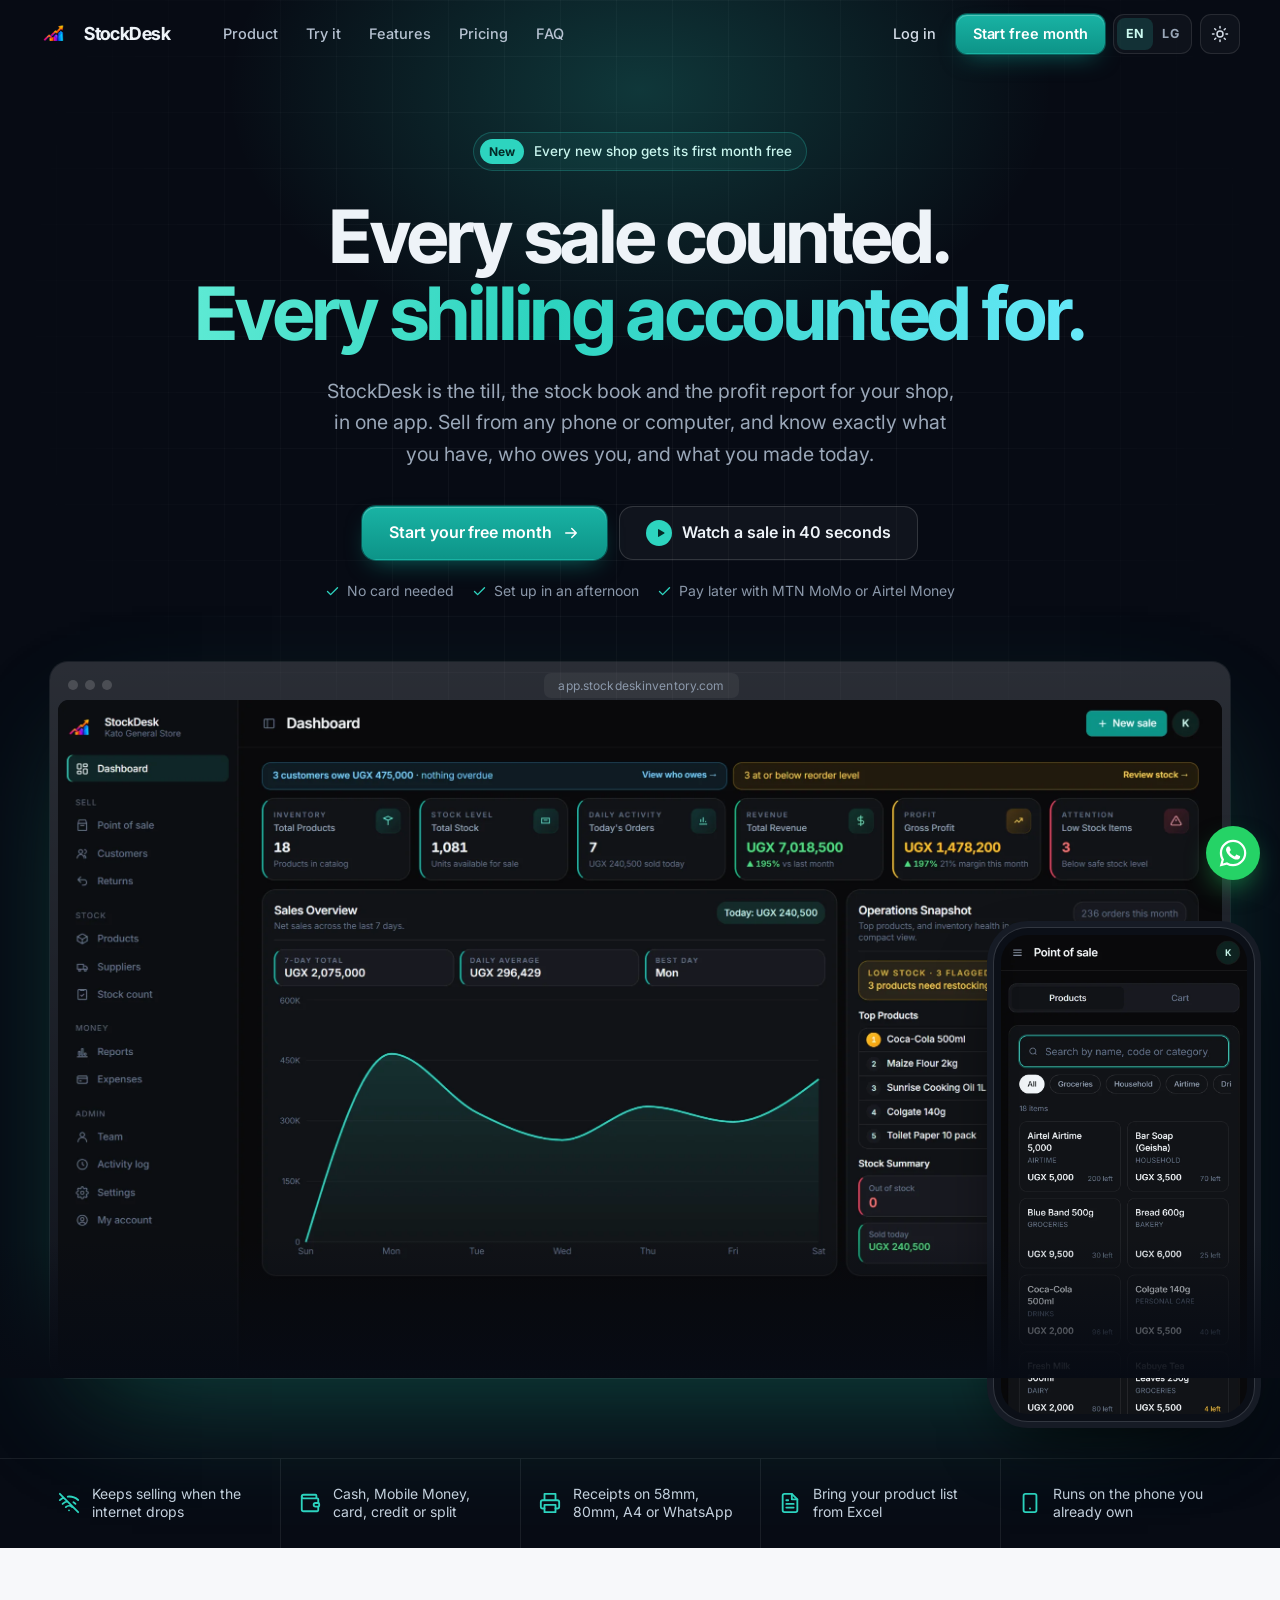
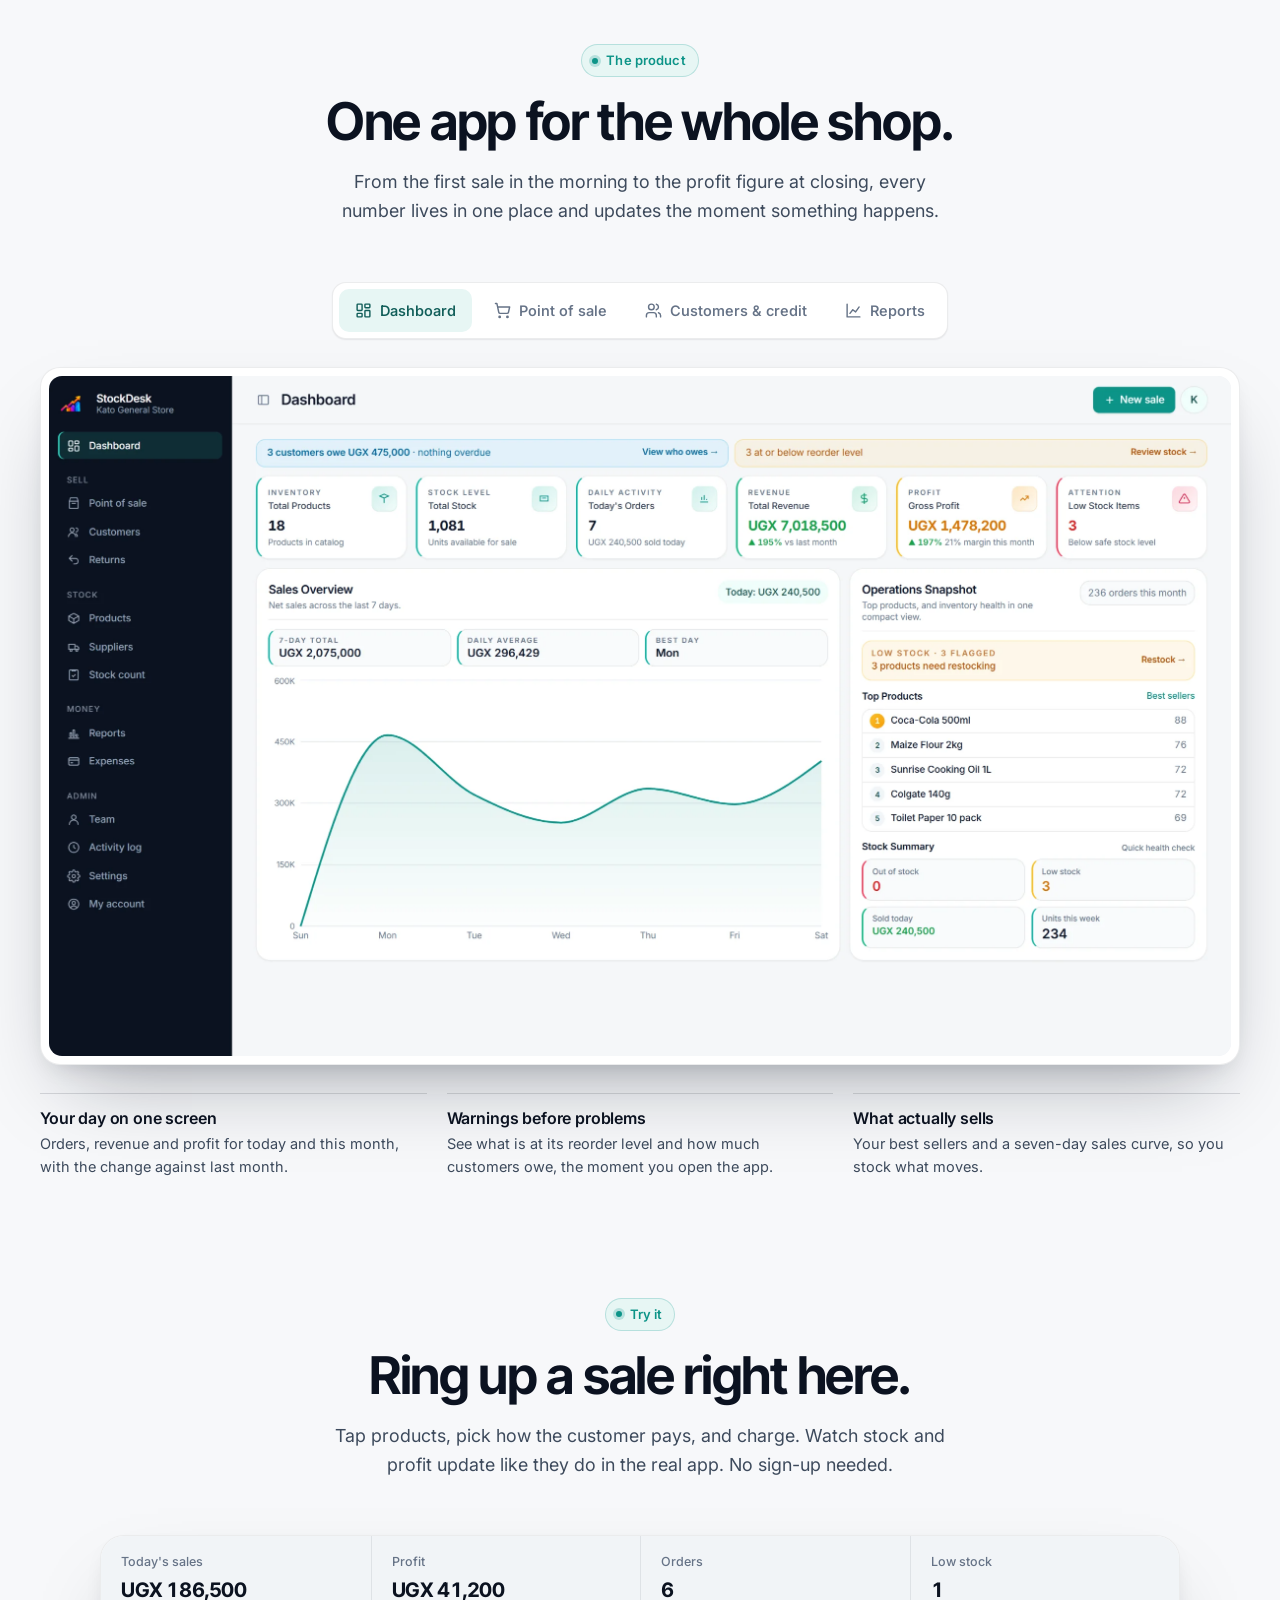
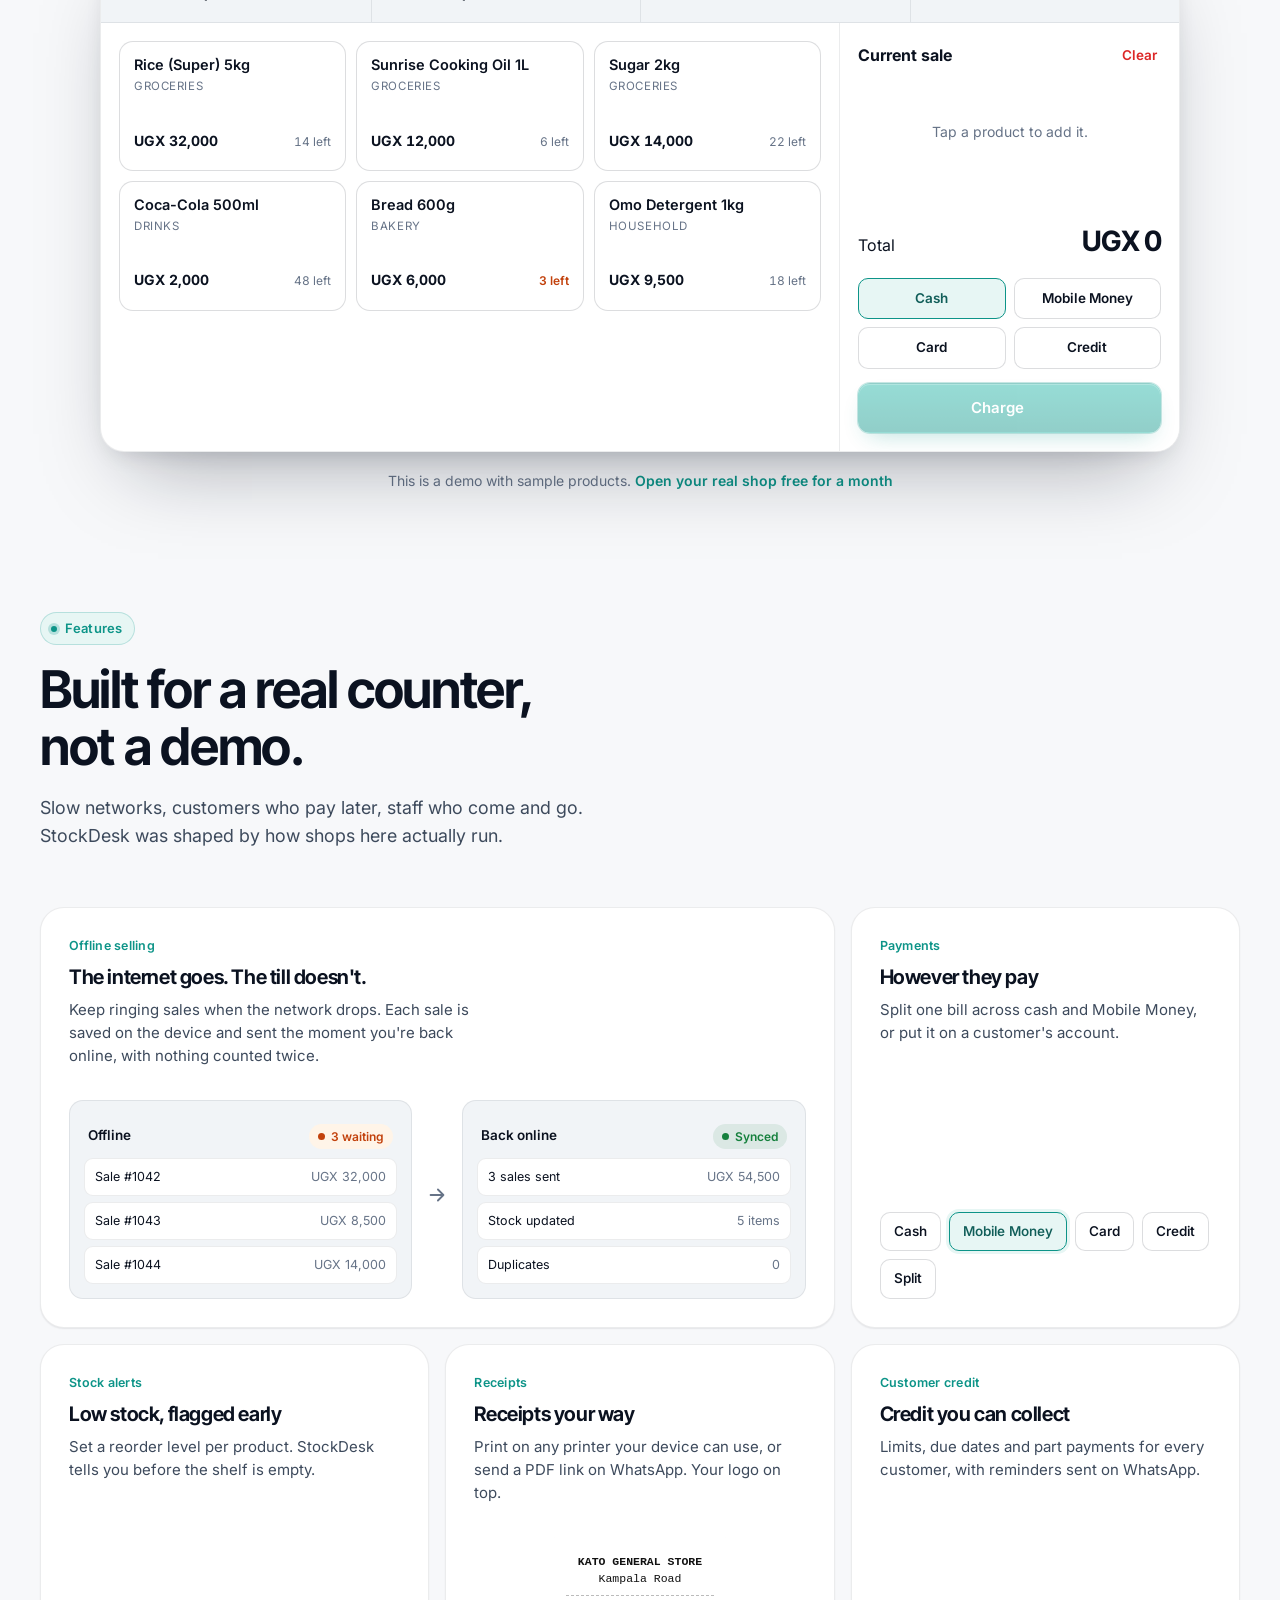
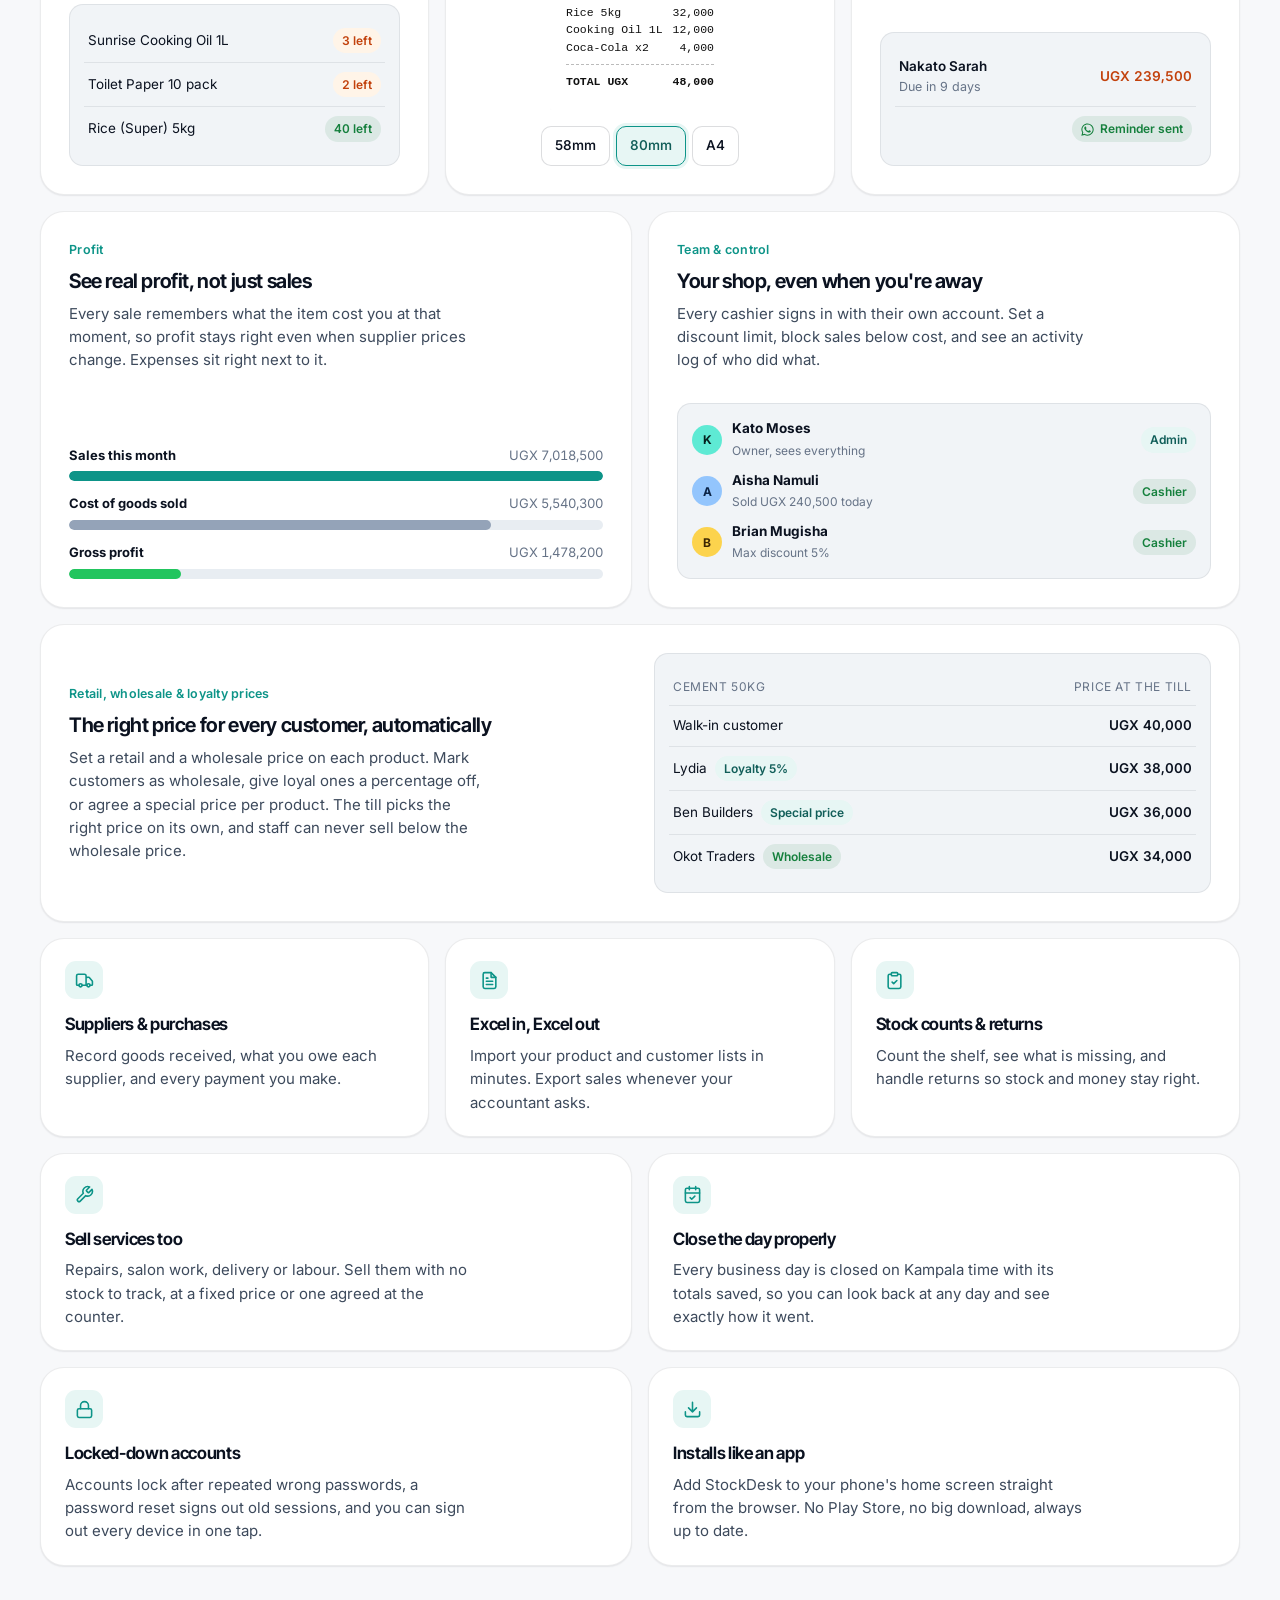
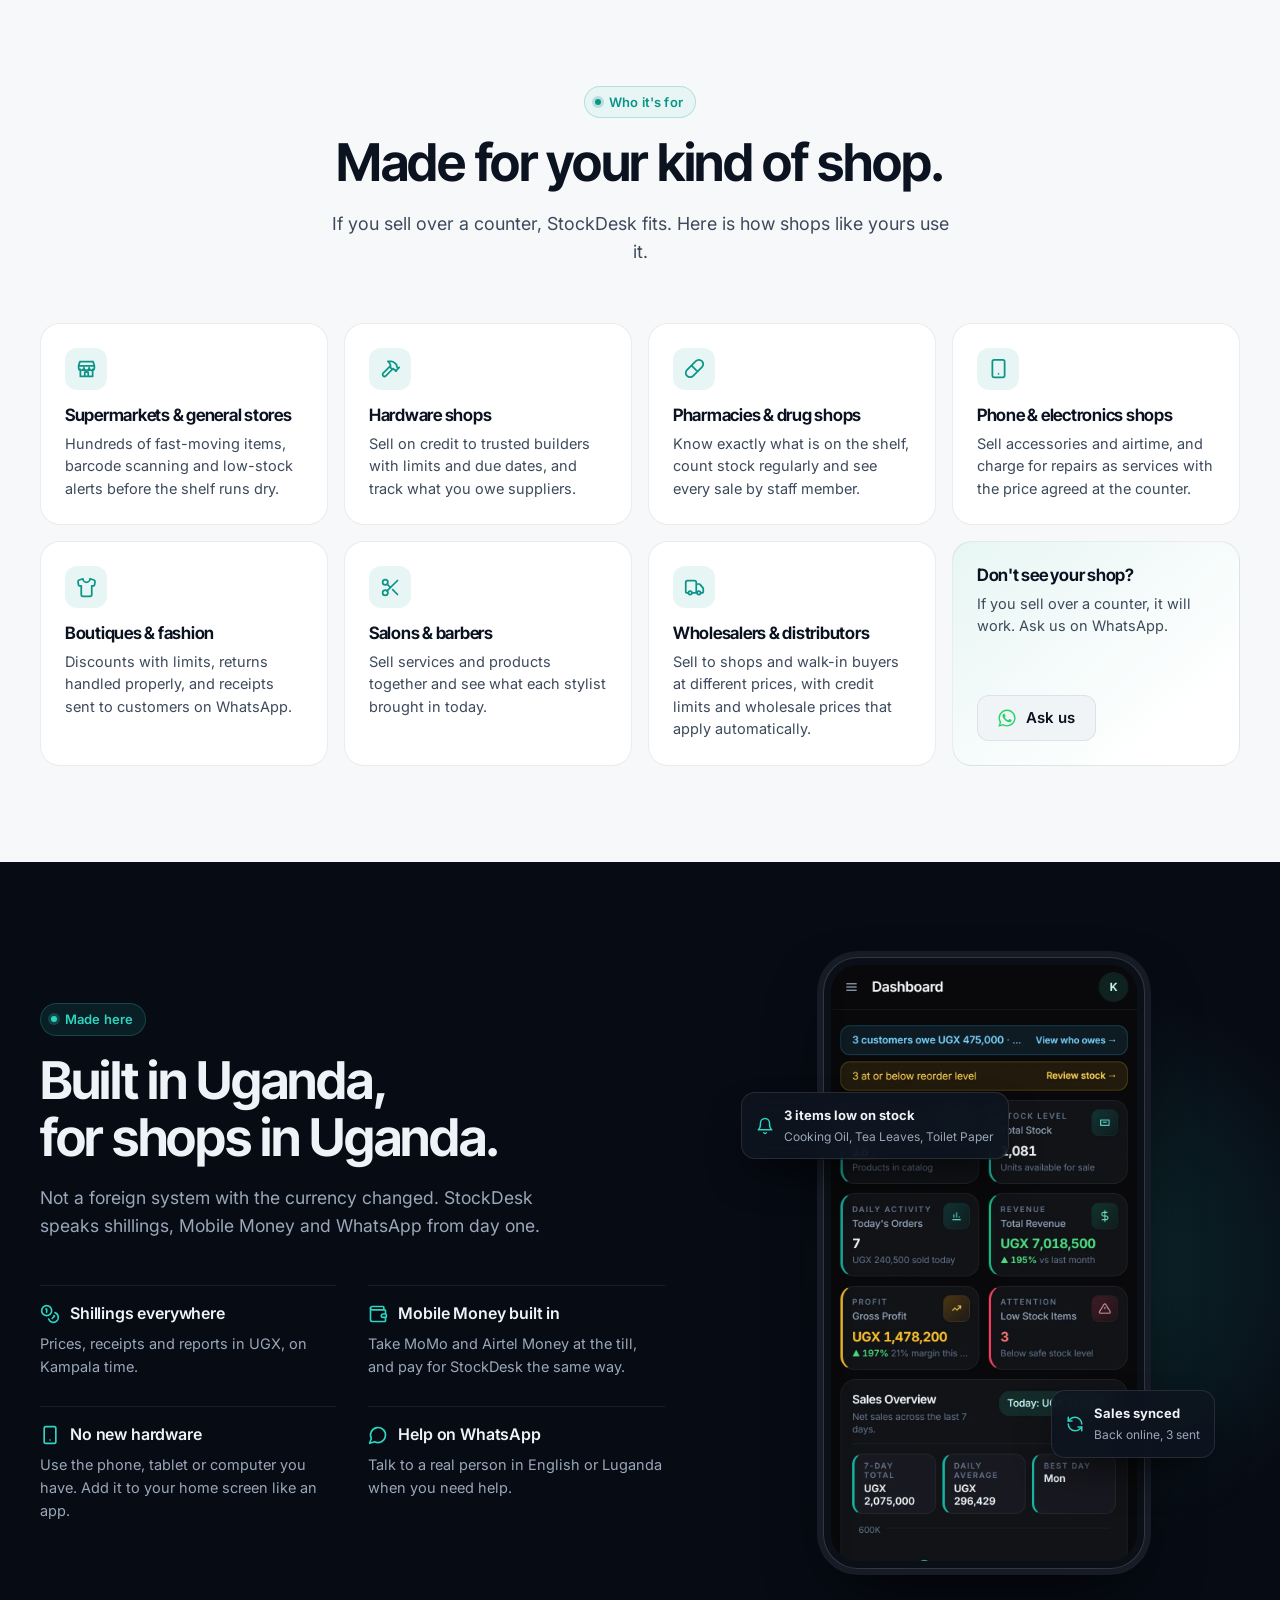
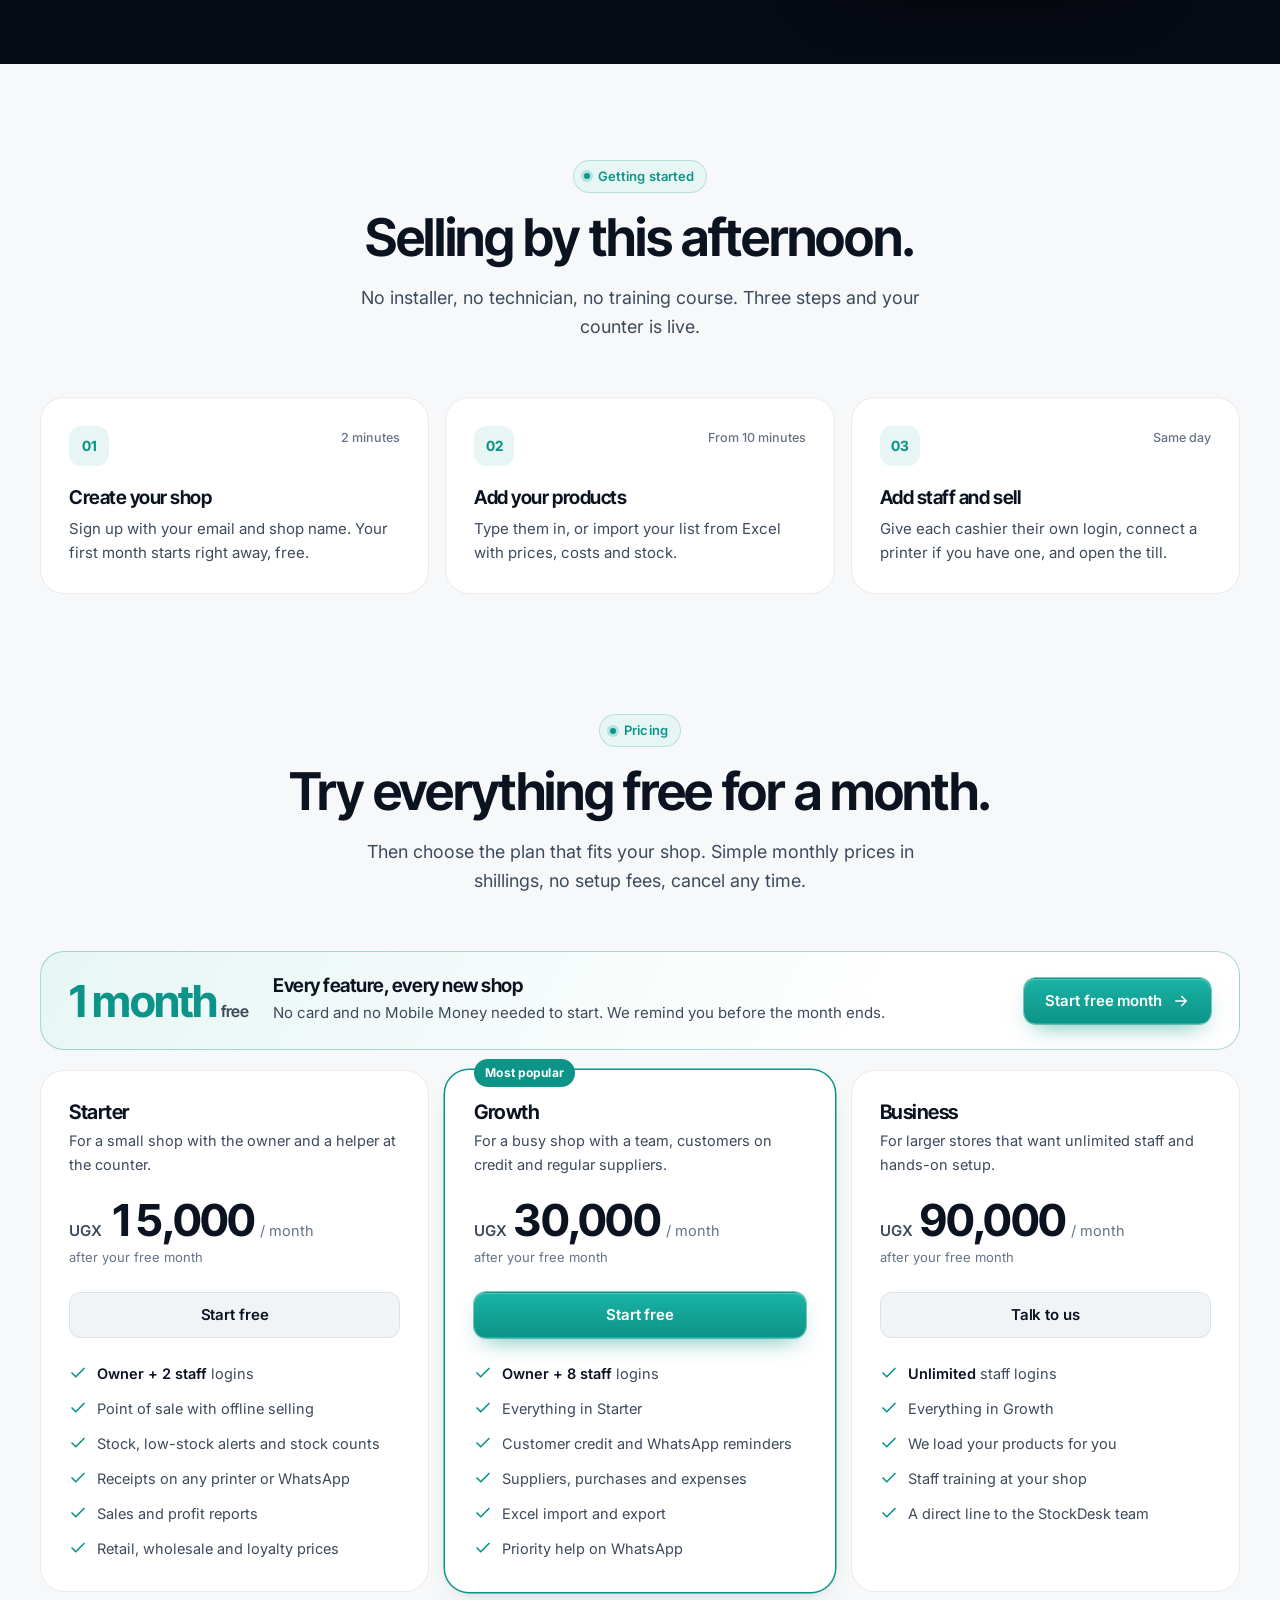
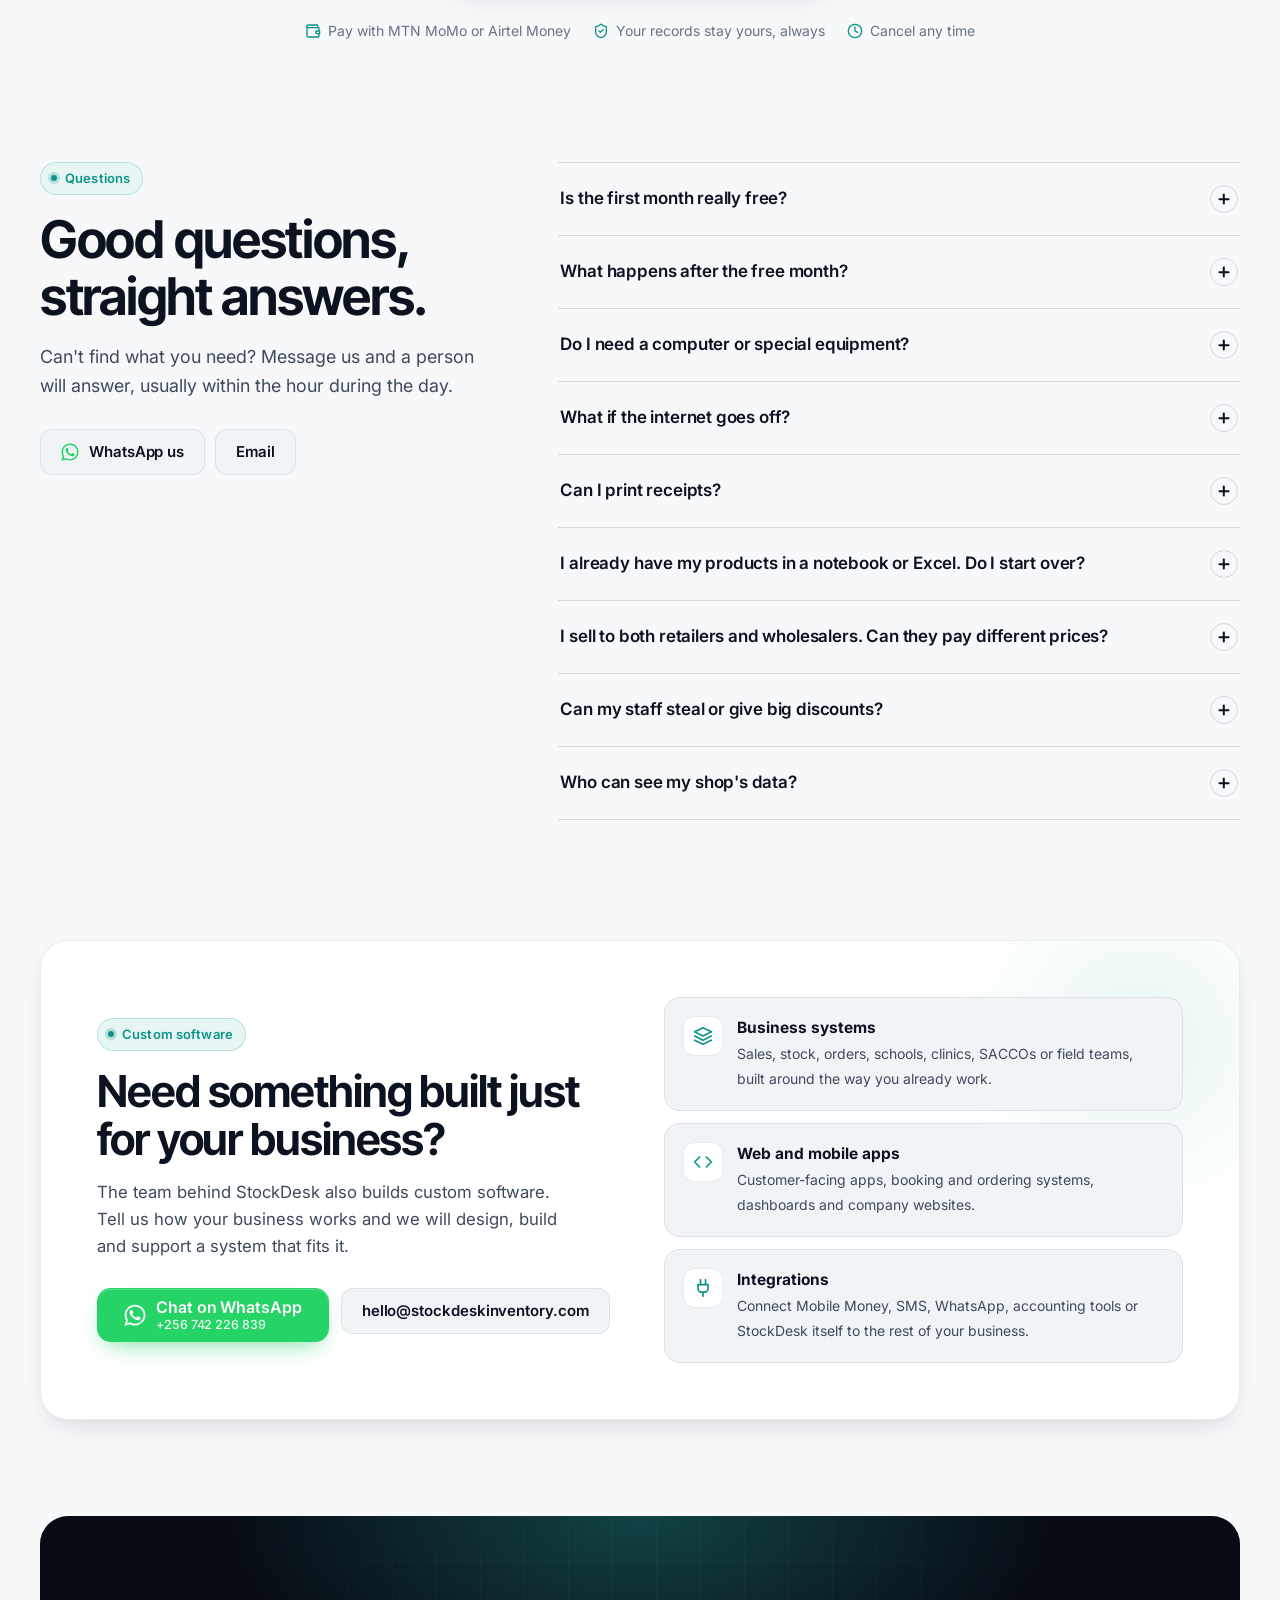
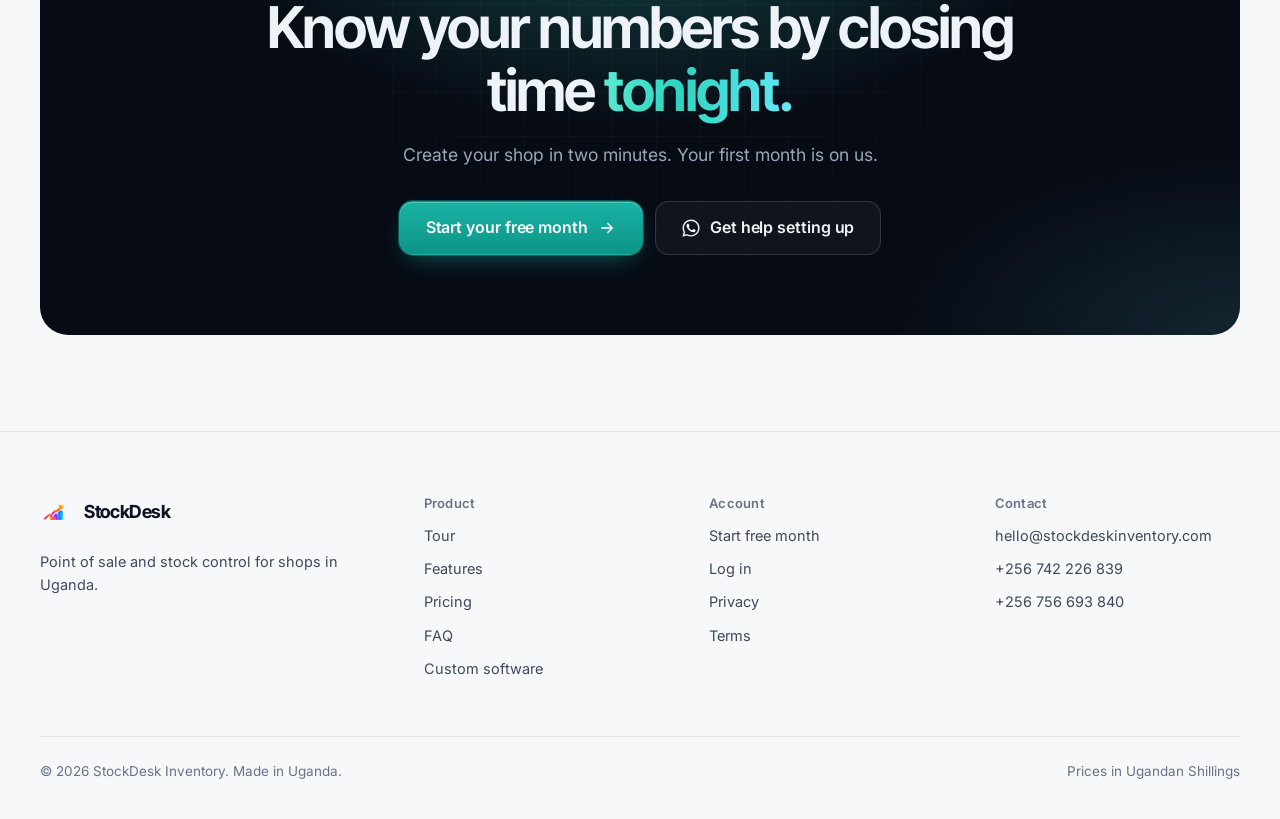
==== commit 54a5217d: "Add retail, wholesale and loyalty pricing to the landing page" ====
--- a/index.html
+++ b/index.html
@@ -28,7 +28,7 @@
   <link rel="preconnect" href="https://fonts.gstatic.com" crossorigin />
   <link rel="stylesheet" href="https://fonts.googleapis.com/css2?family=Inter:wght@400;500;600;700&family=Inter+Tight:wght@600;700&display=swap" />
   <link rel="preload" as="image" href="assets/shots/dashboard-dark.webp" />
-  <link rel="stylesheet" href="styles.css?v=4" />
+  <link rel="stylesheet" href="styles.css?v=5" />
   <script>
     document.documentElement.classList.remove('no-js');
     try { var t = localStorage.getItem('sd-theme'); if (t === 'light' || t === 'dark') document.documentElement.setAttribute('data-theme', t); } catch (e) {}
@@ -97,6 +97,14 @@
       "acceptedAnswer": {
         "@type": "Answer",
         "text": "If they're in Excel, import them in one go with prices, costs and quantities. If they're in a notebook, add the items you sell most first. You don't need everything in on day one."
+      }
+    },
+    {
+      "@type": "Question",
+      "name": "I sell to both retailers and wholesalers. Can they pay different prices?",
+      "acceptedAnswer": {
+        "@type": "Answer",
+        "text": "Yes. Give each product a retail and a wholesale price, and mark customers as retail or wholesale. You can also give a loyal customer a percentage off, or agree a special price on a product just for them. The till applies the right price automatically, and staff can't go below the wholesale price."
       }
     },
     {
@@ -516,6 +524,22 @@
             </div>
           </article>
 
+          <article class="card span-6 reveal pricing-card">
+            <div>
+              <span class="tag">Retail, wholesale &amp; loyalty prices</span>
+              <h3>The right price for every customer, automatically</h3>
+              <p>Set a retail and a wholesale price on each product. Mark customers as wholesale, give loyal ones a percentage off, or agree a special price per product. The till picks the right price on its own, and staff can never sell below the wholesale price.</p>
+            </div>
+            <div class="demo">
+              <div class="mini price-table">
+                <div class="mini-row head"><span>Cement 50kg</span><span>Price at the till</span></div>
+                <div class="mini-row"><span>Walk-in customer</span><b class="num">UGX 40,000</b></div>
+                <div class="mini-row"><span>Lydia <span class="badge badge-accent">Loyalty 5%</span></span><b class="num">UGX 38,000</b></div>
+                <div class="mini-row"><span>Ben Builders <span class="badge badge-accent">Special price</span></span><b class="num">UGX 36,000</b></div>
+                <div class="mini-row"><span>Okot Traders <span class="badge badge-ok">Wholesale</span></span><b class="num">UGX 34,000</b></div>
+              </div>
+            </div>
+          </article>
           <article class="card small span-2 reveal">
             <span class="ico"><svg><use href="#i-truck"/></svg></span>
             <h3>Suppliers &amp; purchases</h3>
@@ -571,7 +595,7 @@
           <article class="shop reveal"><span class="ico"><svg><use href="#i-phone"/></svg></span><h3>Phone &amp; electronics shops</h3><p>Sell accessories and airtime, and charge for repairs as services with the price agreed at the counter.</p></article>
           <article class="shop reveal"><span class="ico"><svg><use href="#i-shirt"/></svg></span><h3>Boutiques &amp; fashion</h3><p>Discounts with limits, returns handled properly, and receipts sent to customers on WhatsApp.</p></article>
           <article class="shop reveal"><span class="ico"><svg><use href="#i-scissors"/></svg></span><h3>Salons &amp; barbers</h3><p>Sell services and products together and see what each stylist brought in today.</p></article>
-          <article class="shop reveal"><span class="ico"><svg><use href="#i-cup"/></svg></span><h3>Restaurants, cafes &amp; bars</h3><p>Quick checkout, split payments between cash and Mobile Money, and stock of drinks kept honest.</p></article>
+          <article class="shop reveal"><span class="ico"><svg><use href="#i-truck"/></svg></span><h3>Wholesalers &amp; distributors</h3><p>Sell to shops and walk-in buyers at different prices, with credit limits and wholesale prices that apply automatically.</p></article>
           <article class="shop shop-cta reveal"><h3>Don't see your shop?</h3><p>If you sell over a counter, it will work. Ask us on WhatsApp.</p><a class="btn btn-soft" href="https://wa.me/256742226839?text=Hi%20StockDesk%2C%20will%20it%20work%20for%20my%20shop%3F" target="_blank" rel="noopener"><svg style="color:#25d366"><use href="#i-wa"/></svg>Ask us</a></article>
         </div>
       </div>
@@ -646,6 +670,7 @@
               <li><svg><use href="#i-check"/></svg>Stock, low-stock alerts and stock counts</li>
               <li><svg><use href="#i-check"/></svg>Receipts on any printer or WhatsApp</li>
               <li><svg><use href="#i-check"/></svg>Sales and profit reports</li>
+              <li><svg><use href="#i-check"/></svg>Retail, wholesale and loyalty prices</li>
             </ul>
           </div>
 
@@ -728,6 +753,10 @@
             <div class="ans"><p>If they're in Excel, import them in one go with prices, costs and quantities. If they're in a notebook, add the items you sell most first. You don't need everything in on day one.</p></div>
           </details>
           <details>
+            <summary>I sell to both retailers and wholesalers. Can they pay different prices?<span class="pm" aria-hidden="true"></span></summary>
+            <div class="ans"><p>Yes. Give each product a retail and a wholesale price, and mark customers as retail or wholesale. You can also give a loyal customer a percentage off, or agree a special price on a product just for them. The till applies the right price automatically, and staff can't go below the wholesale price.</p></div>
+          </details>
+          <details>
             <summary>Can my staff steal or give big discounts?<span class="pm" aria-hidden="true"></span></summary>
             <div class="ans"><p>Each staff member has their own login, and every sale is tied to them. You set the biggest discount cashiers can give, StockDesk refuses sales below cost, and the activity log shows who changed what.</p></div>
           </details>
@@ -834,6 +863,6 @@
 
   <script>window.va = window.va || function () { (window.vaq = window.vaq || []).push(arguments); };</script>
   <script defer src="/_vercel/insights/script.js"></script>
-  <script src="main.js?v=4" defer></script>
+  <script src="main.js?v=5" defer></script>
 </body>
 </html>
--- a/styles.css
+++ b/styles.css
@@ -778,3 +778,12 @@
 .btn-wa svg { width: 22px; height: 22px; }
 .btn-wa > span { display: grid; line-height: 1.2; }
 .btn-sub { font-size: 12.5px; font-weight: 500; opacity: .9; }
+
+/* pricing feature card */
+.pricing-card { display: grid; grid-template-columns: 1fr 1fr; gap: 28px; align-items: center; }
+.pricing-card .demo { margin-top: 0; padding-top: 0; }
+.price-table .head { font-size: 12px; color: var(--muted); text-transform: uppercase; letter-spacing: .05em; }
+.price-table .mini-row span { display: inline-flex; align-items: center; gap: 8px; flex-wrap: wrap; }
+@media (max-width: 860px) { .pricing-card { grid-template-columns: 1fr; gap: 8px; } .pricing-card .demo { padding-top: 14px; } }
+.span-6 { grid-column: 1 / -1; }
+.pricing-card > div:first-child { display: grid; gap: 10px; align-content: center; }
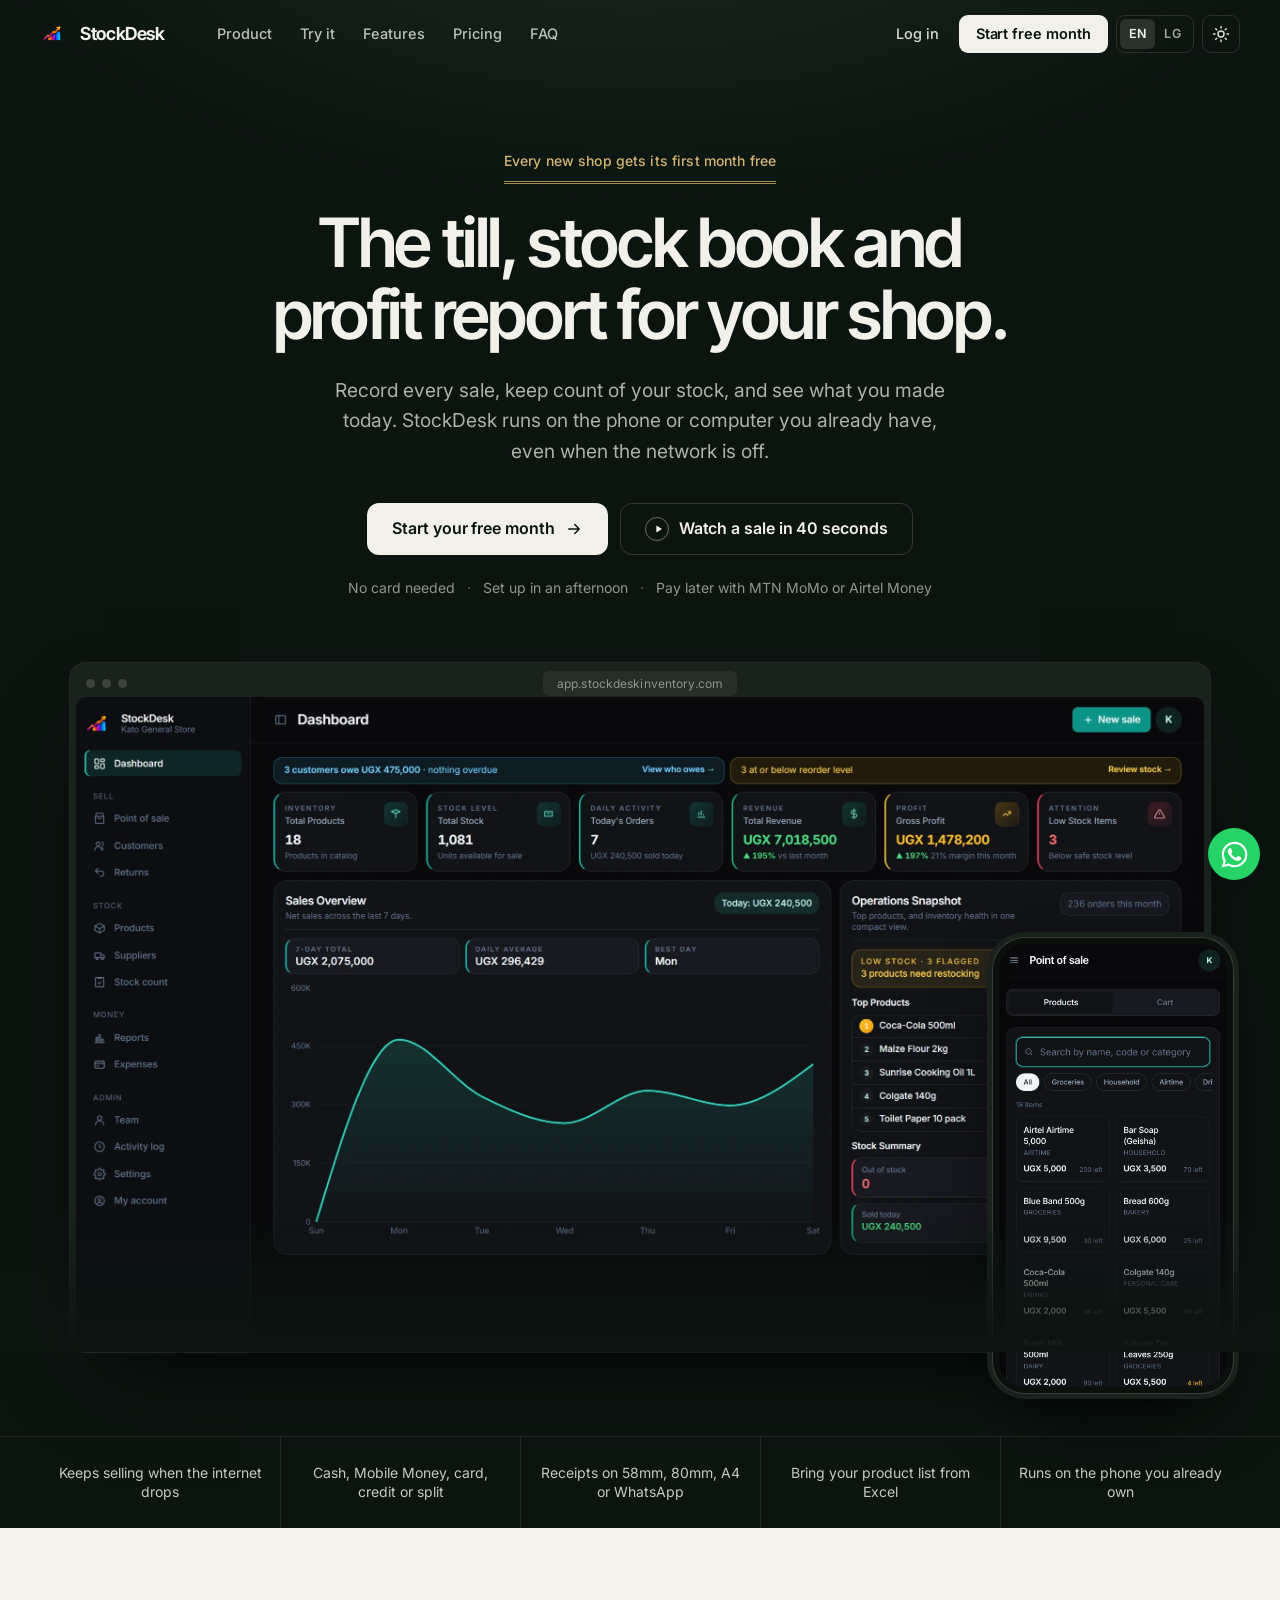
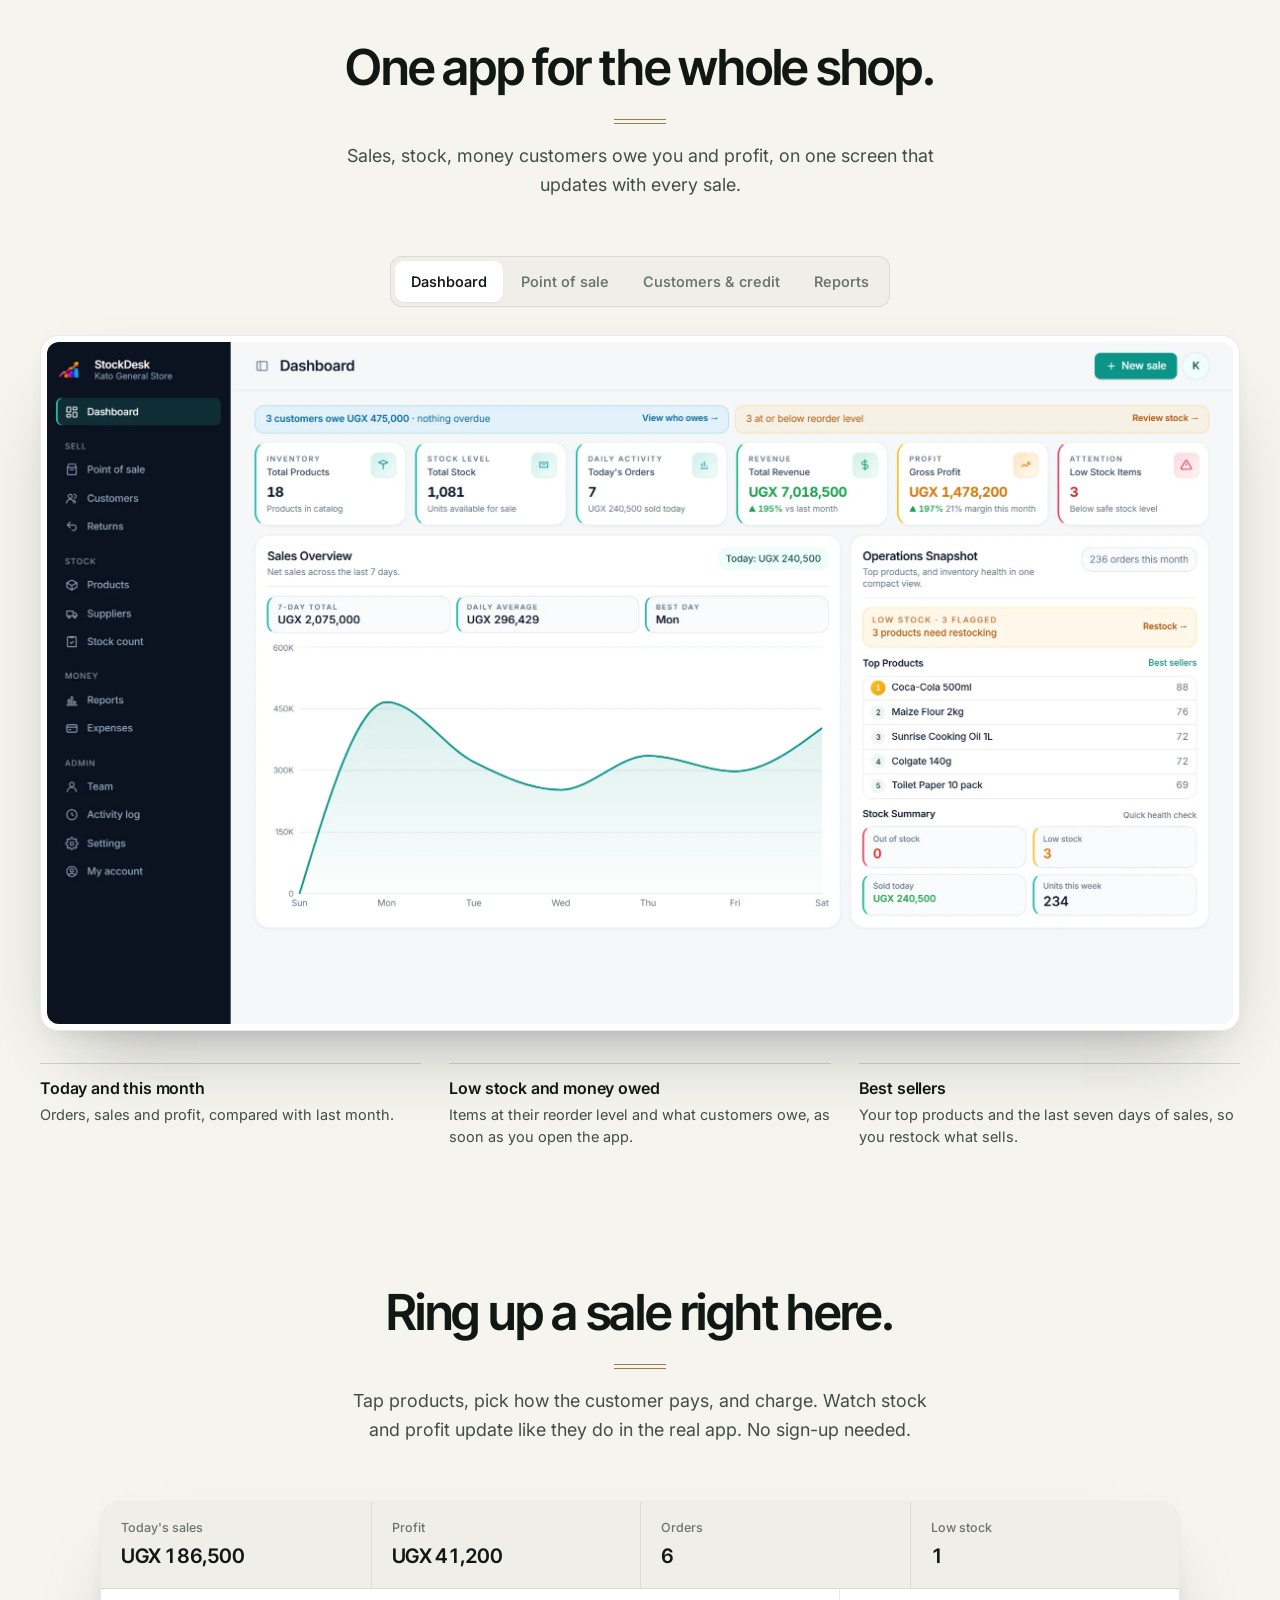
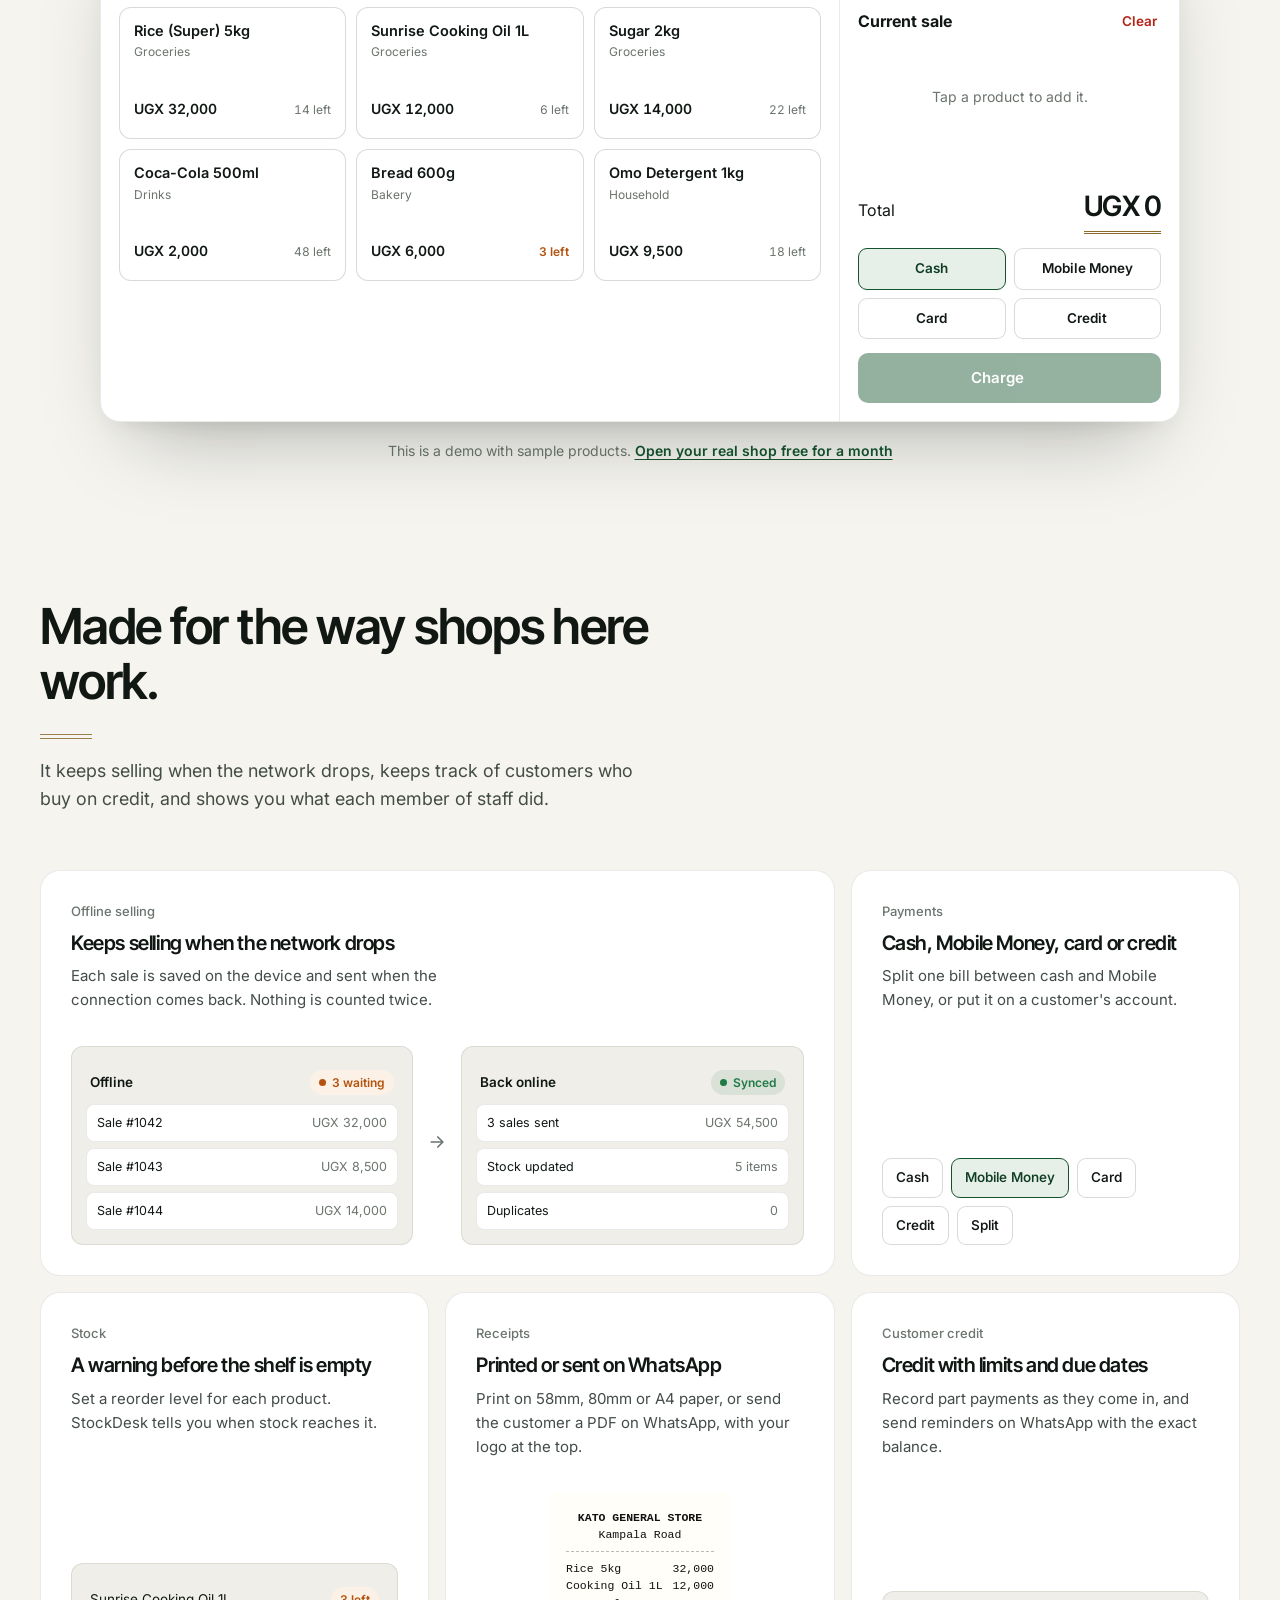
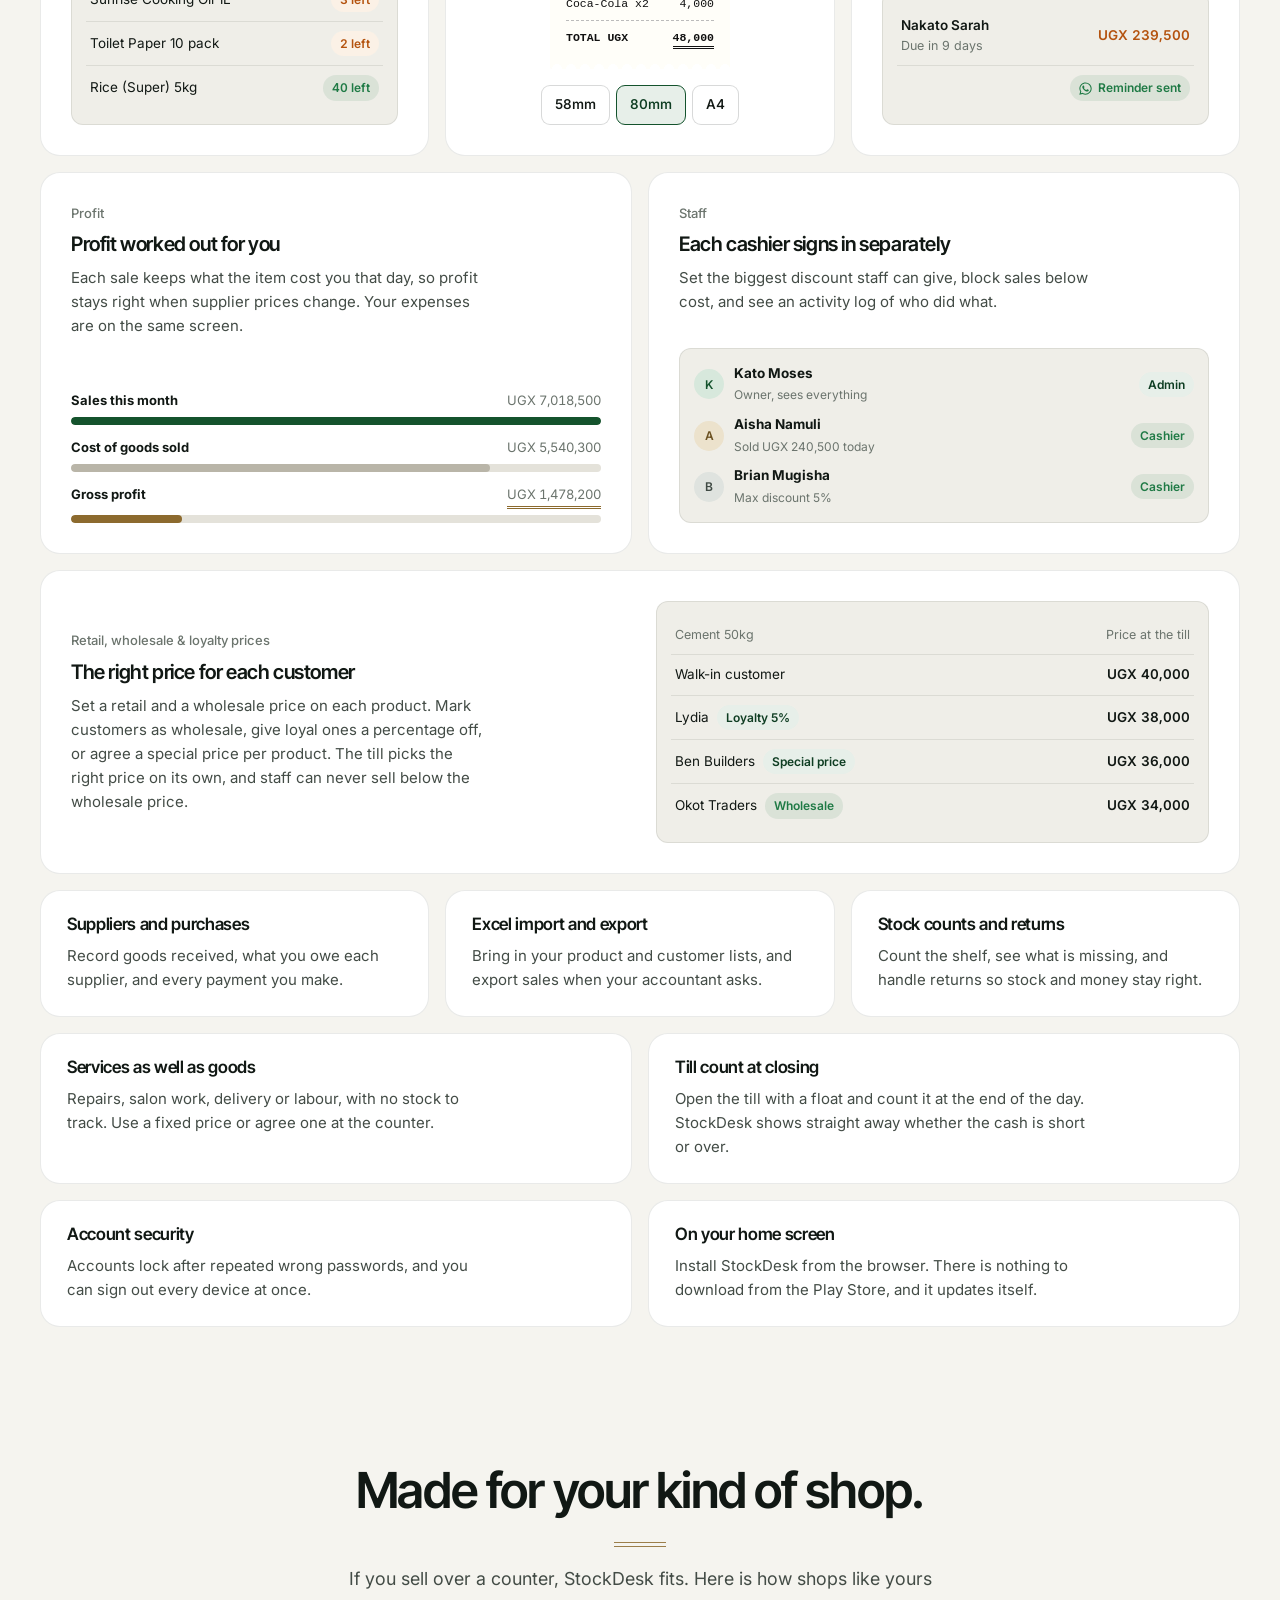
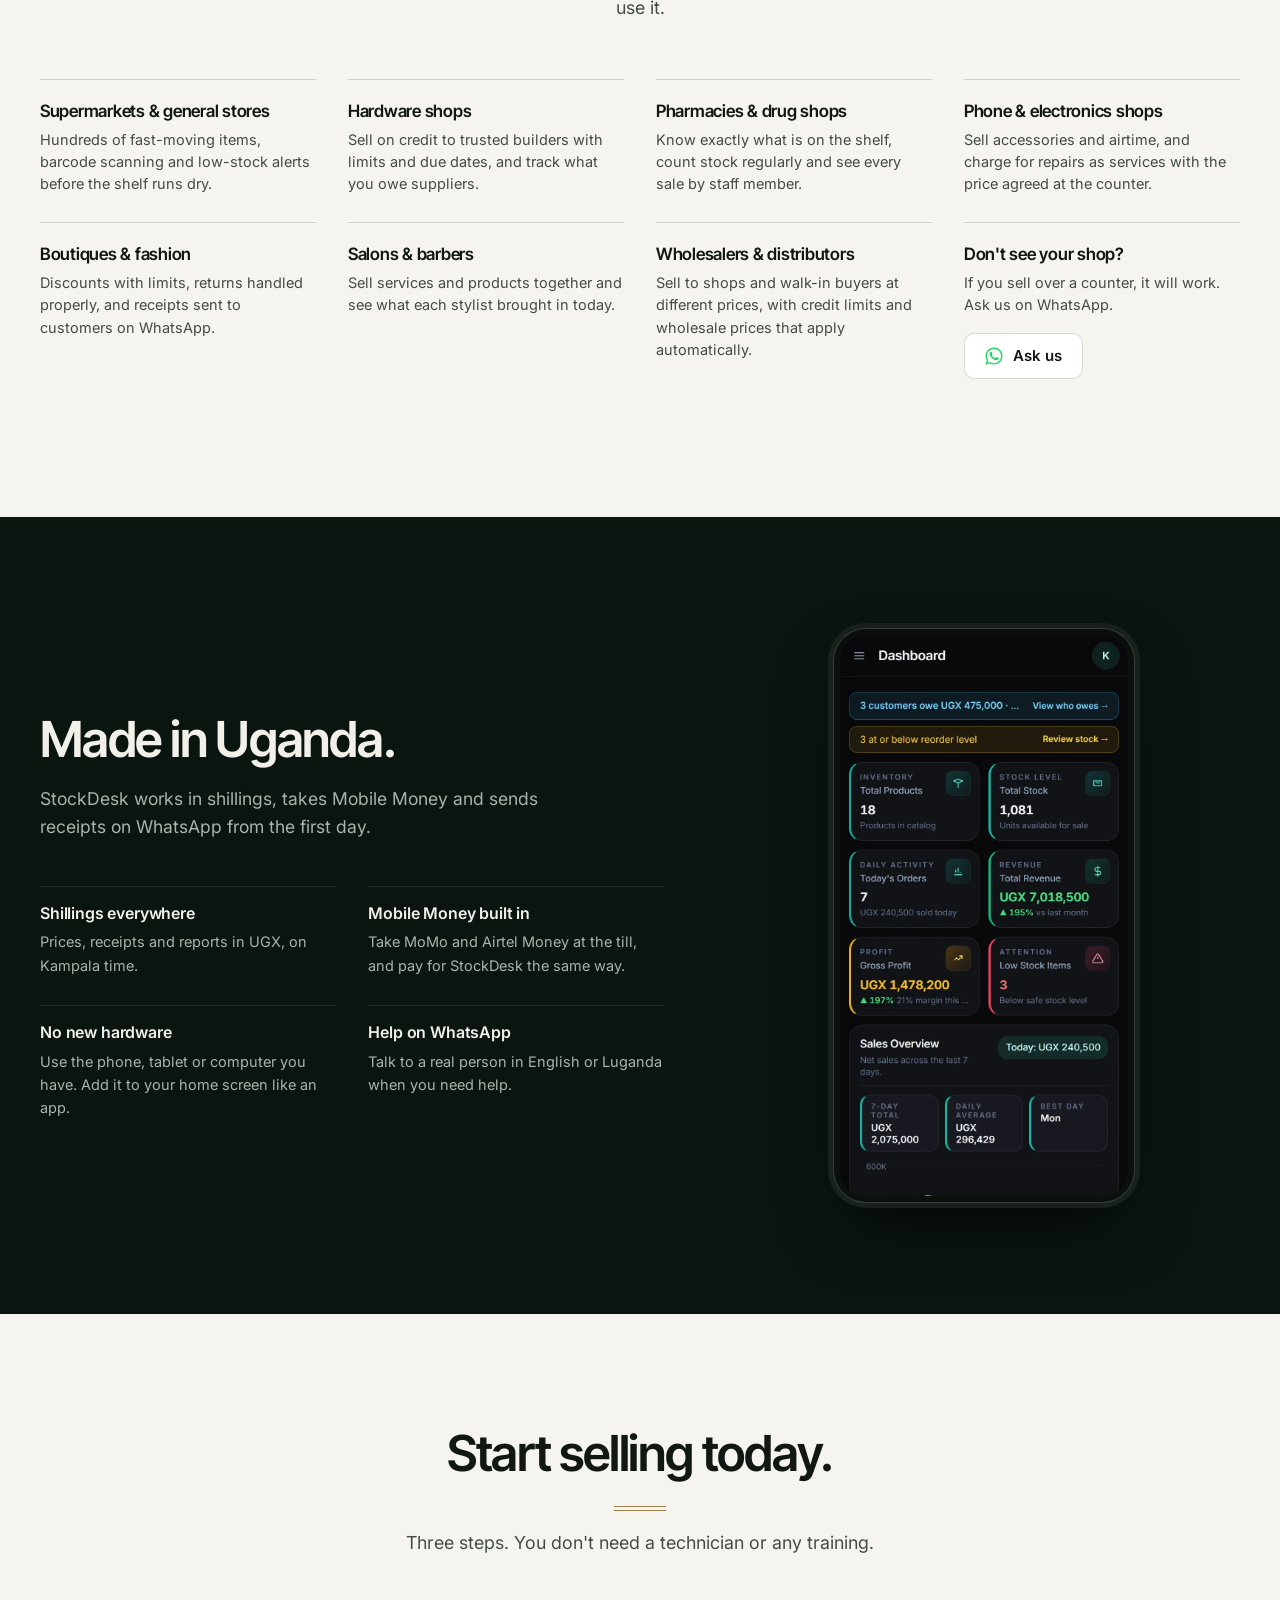
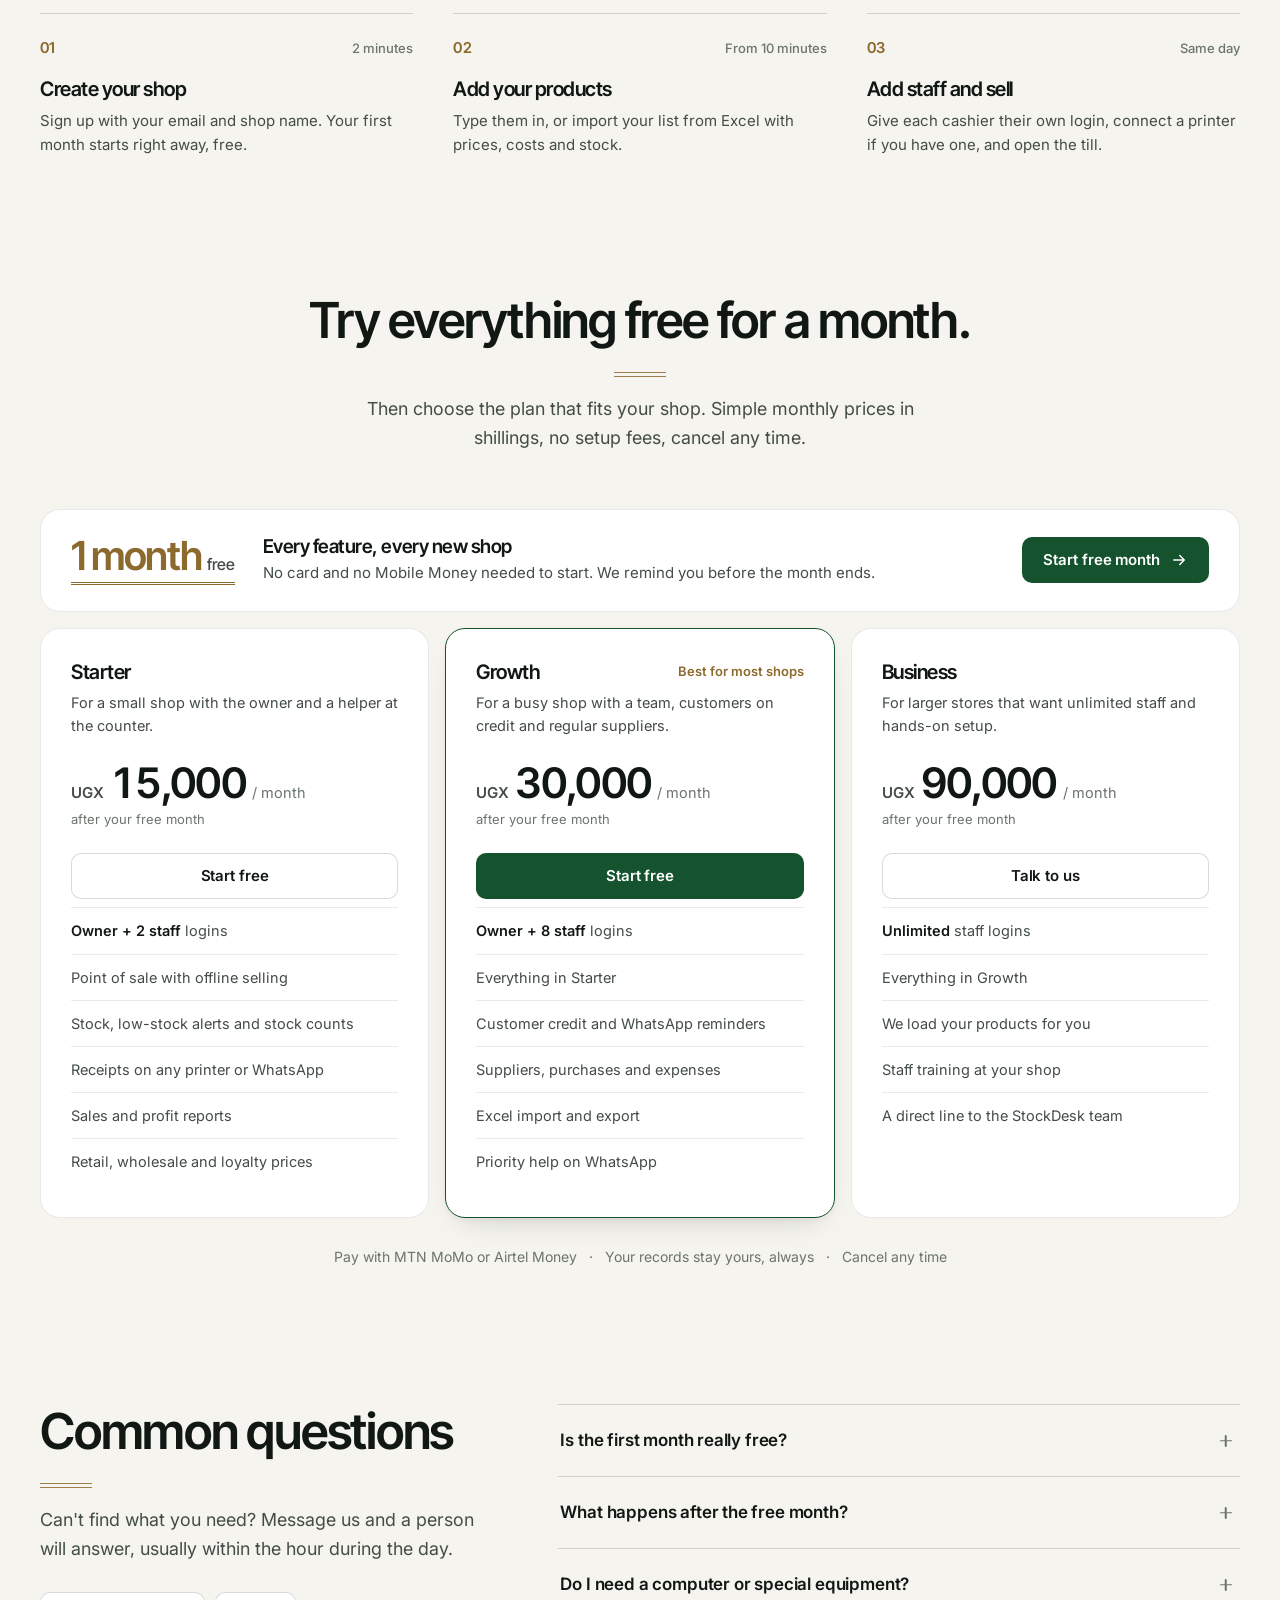
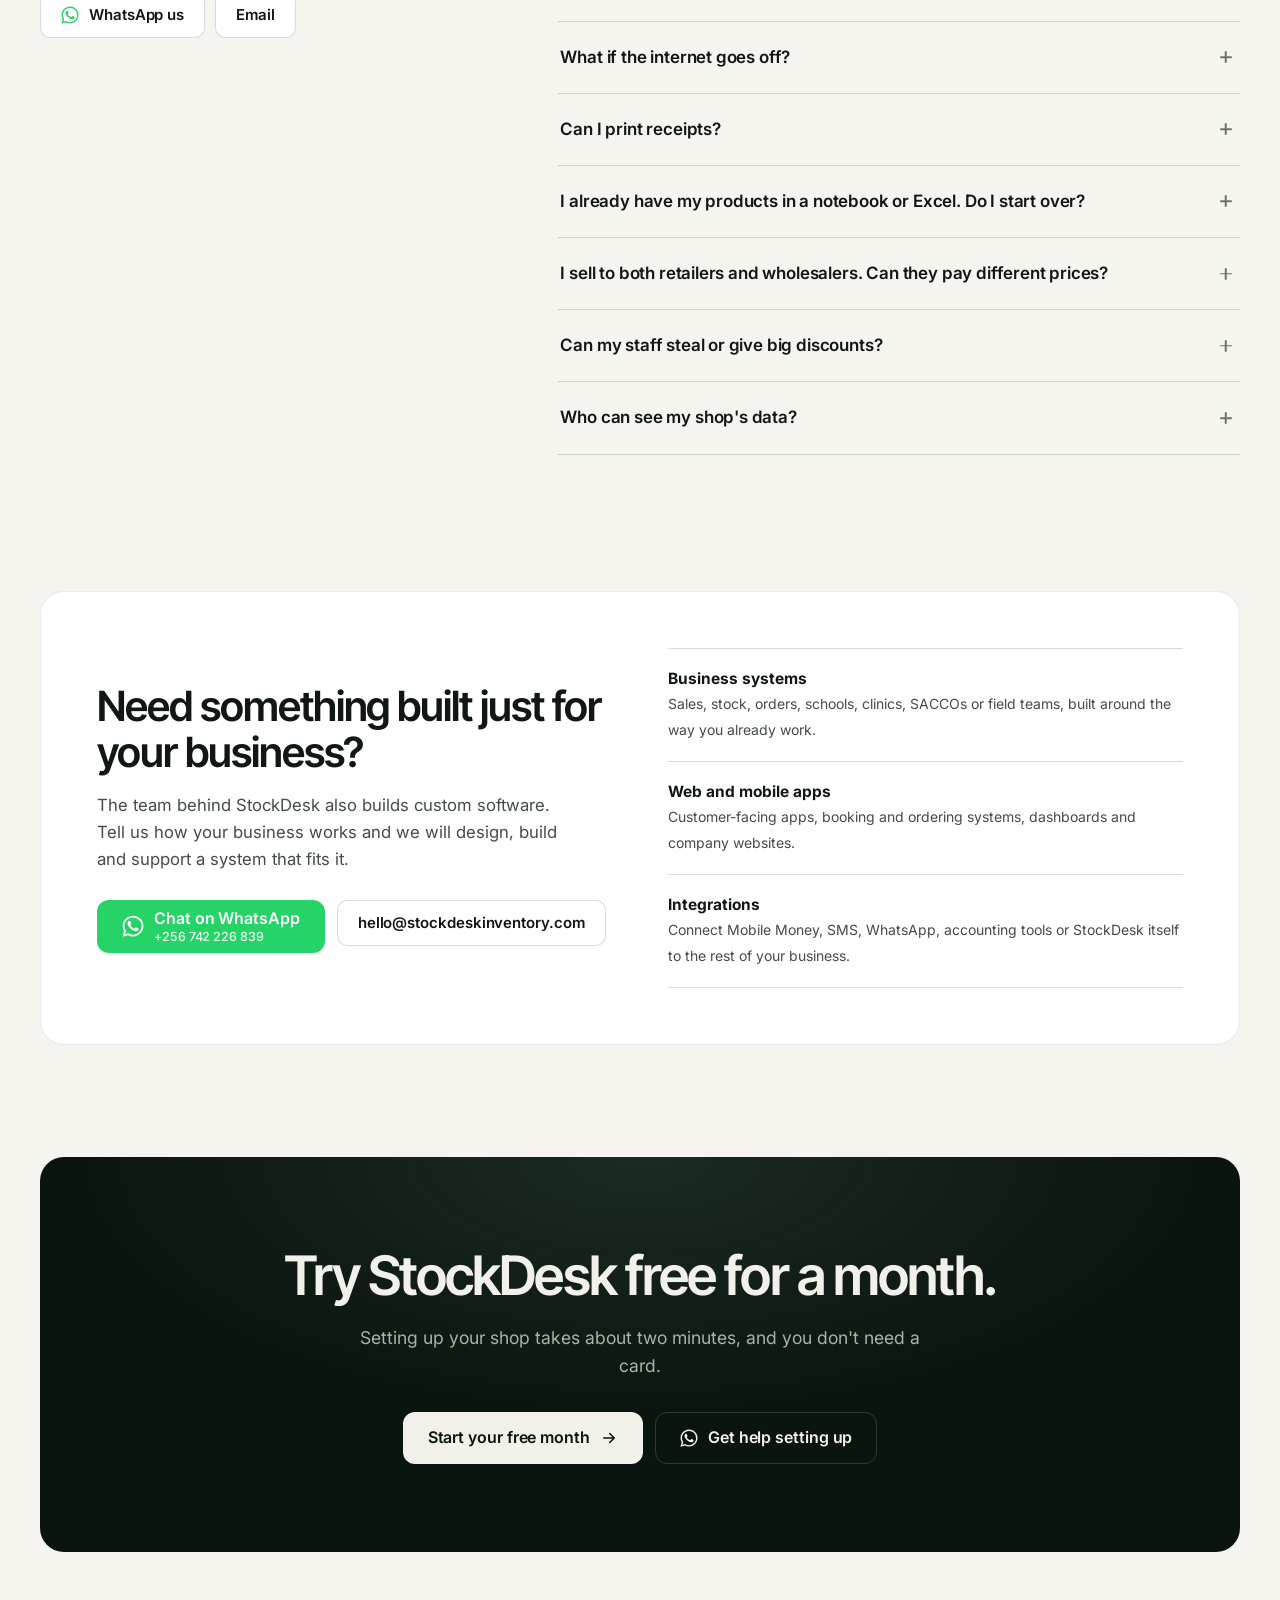
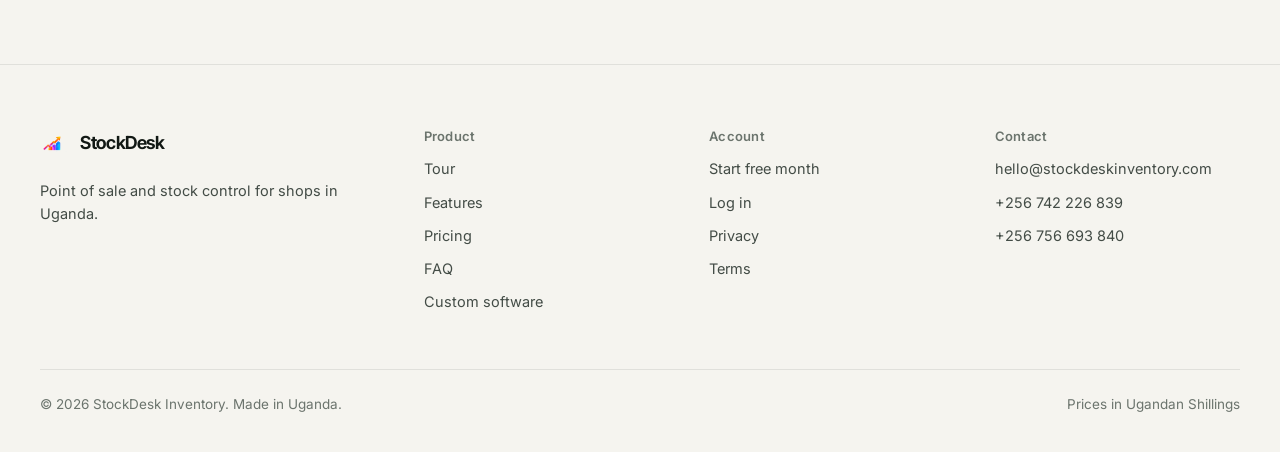
==== commit 007fb402: "Premium redesign: forest green, warm paper, brass ledger rules; plainer copy, fewer icons - Palette:" ====
--- a/index.html
+++ b/index.html
@@ -6,7 +6,7 @@
   <title>StockDesk: Point of sale and stock control for shops in Uganda</title>
   <meta name="description" content="Sell from any phone or computer, watch stock update with every sale, collect what customers owe and see your real profit. Built for shops in Uganda. First month free." />
   <link rel="canonical" href="https://www.stockdeskinventory.com/" />
-  <meta name="theme-color" content="#070b14" />
+  <meta name="theme-color" content="#0b1510" />
   <meta name="robots" content="index, follow, max-image-preview:large" />
   <meta property="og:locale" content="en_UG" />
 
@@ -28,7 +28,7 @@
   <link rel="preconnect" href="https://fonts.gstatic.com" crossorigin />
   <link rel="stylesheet" href="https://fonts.googleapis.com/css2?family=Inter:wght@400;500;600;700&family=Inter+Tight:wght@600;700&display=swap" />
   <link rel="preload" as="image" href="assets/shots/dashboard-dark.webp" />
-  <link rel="stylesheet" href="styles.css?v=5" />
+  <link rel="stylesheet" href="styles.css?v=6" />
   <script>
     document.documentElement.classList.remove('no-js');
     try { var t = localStorage.getItem('sd-theme'); if (t === 'light' || t === 'dark') document.documentElement.setAttribute('data-theme', t); } catch (e) {}
@@ -254,9 +254,9 @@
       <div class="hero-glow" aria-hidden="true"></div>
       <div class="container">
         <div class="hero-copy">
-          <span class="pill"><b data-i18n="hero.new">New</b> <span data-i18n="hero.pill">Every new shop gets its first month free</span></span>
-          <h1><span data-i18n="hero.h1a">Every sale counted.</span><br /><span class="grad" data-i18n="hero.h1b">Every shilling accounted for.</span></h1>
-          <p class="hero-sub" data-i18n="hero.sub">StockDesk is the till, the stock book and the profit report for your shop, in one app. Sell from any phone or computer, and know exactly what you have, who owes you, and what you made today.</p>
+          <span class="pill ledger-rule" data-i18n="hero.pill">Every new shop gets its first month free</span>
+          <h1 data-i18n="hero.h1">The till, stock book and profit report for your shop.</h1>
+          <p class="hero-sub" data-i18n="hero.sub">Record every sale, keep count of your stock, and see what you made today. StockDesk runs on the phone or computer you already have, even when the network is off.</p>
           <div class="hero-ctas">
             <a class="btn btn-primary btn-lg" href="https://app.stockdeskinventory.com/login?mode=signup">
               <span data-i18n="cta.main">Start your free month</span> <svg class="btn-arrow"><use href="#i-arrow"/></svg>
@@ -266,9 +266,9 @@
             </button>
           </div>
           <p class="hero-note">
-            <span><svg><use href="#i-check"/></svg><span data-i18n="hero.n1">No card needed</span></span>
-            <span><svg><use href="#i-check"/></svg><span data-i18n="hero.n2">Set up in an afternoon</span></span>
-            <span><svg><use href="#i-check"/></svg><span data-i18n="hero.n3">Pay later with MTN MoMo or Airtel Money</span></span>
+            <span><span data-i18n="hero.n1">No card needed</span></span>
+            <span><span data-i18n="hero.n2">Set up in an afternoon</span></span>
+            <span><span data-i18n="hero.n3">Pay later with MTN MoMo or Airtel Money</span></span>
           </p>
         </div>
 
@@ -287,11 +287,11 @@
       <div class="facts">
         <div class="container">
           <ul>
-            <li><svg><use href="#i-wifi-off"/></svg><span data-i18n="facts.1">Keeps selling when the internet drops</span></li>
-            <li><svg><use href="#i-wallet"/></svg><span data-i18n="facts.2">Cash, Mobile Money, card, credit or split</span></li>
-            <li><svg><use href="#i-printer"/></svg><span data-i18n="facts.3">Receipts on 58mm, 80mm, A4 or WhatsApp</span></li>
-            <li><svg><use href="#i-sheet"/></svg><span data-i18n="facts.4">Bring your product list from Excel</span></li>
-            <li><svg><use href="#i-phone"/></svg><span data-i18n="facts.5">Runs on the phone you already own</span></li>
+            <li><span data-i18n="facts.1">Keeps selling when the internet drops</span></li>
+            <li><span data-i18n="facts.2">Cash, Mobile Money, card, credit or split</span></li>
+            <li><span data-i18n="facts.3">Receipts on 58mm, 80mm, A4 or WhatsApp</span></li>
+            <li><span data-i18n="facts.4">Bring your product list from Excel</span></li>
+            <li><span data-i18n="facts.5">Runs on the phone you already own</span></li>
           </ul>
         </div>
       </div>
@@ -300,18 +300,17 @@
     <!-- ============ TOUR ============ -->
     <section class="section" id="tour">
       <div class="container">
-        <div class="section-head center reveal">
-          <span class="eyebrow" data-i18n="tour.eyebrow">The product</span>
+        <div class="section-head center ledger reveal">
           <h2 data-i18n="tour.h2">One app for the whole shop.</h2>
-          <p data-i18n="tour.p">From the first sale in the morning to the profit figure at closing, every number lives in one place and updates the moment something happens.</p>
+          <p data-i18n="tour.p">Sales, stock, money customers owe you and profit, on one screen that updates with every sale.</p>
         </div>
 
         <div class="tour reveal">
           <div class="tour-tabs" role="tablist" aria-label="Product screens">
-            <button class="tour-tab" role="tab" id="tab-dash" aria-controls="panel-dash" aria-selected="true"><svg><use href="#i-grid"/></svg>Dashboard</button>
-            <button class="tour-tab" role="tab" id="tab-pos" aria-controls="panel-pos" aria-selected="false" tabindex="-1"><svg><use href="#i-cart"/></svg>Point of sale</button>
-            <button class="tour-tab" role="tab" id="tab-cust" aria-controls="panel-cust" aria-selected="false" tabindex="-1"><svg><use href="#i-users"/></svg>Customers &amp; credit</button>
-            <button class="tour-tab" role="tab" id="tab-rep" aria-controls="panel-rep" aria-selected="false" tabindex="-1"><svg><use href="#i-chart"/></svg>Reports</button>
+            <button class="tour-tab" role="tab" id="tab-dash" aria-controls="panel-dash" aria-selected="true">Dashboard</button>
+            <button class="tour-tab" role="tab" id="tab-pos" aria-controls="panel-pos" aria-selected="false" tabindex="-1">Point of sale</button>
+            <button class="tour-tab" role="tab" id="tab-cust" aria-controls="panel-cust" aria-selected="false" tabindex="-1">Customers &amp; credit</button>
+            <button class="tour-tab" role="tab" id="tab-rep" aria-controls="panel-rep" aria-selected="false" tabindex="-1">Reports</button>
           </div>
 
           <div class="tour-panel is-in" role="tabpanel" id="panel-dash" aria-labelledby="tab-dash">
@@ -320,9 +319,9 @@
               <img class="shot-dark" src="assets/shots/dashboard-dark.webp" width="2400" height="1500" loading="lazy" alt="Dashboard with sales, profit, stock and money owed at a glance" />
             </div>
             <div class="tour-caption">
-              <div><h3>Your day on one screen</h3><p>Orders, revenue and profit for today and this month, with the change against last month.</p></div>
-              <div><h3>Warnings before problems</h3><p>See what is at its reorder level and how much customers owe, the moment you open the app.</p></div>
-              <div><h3>What actually sells</h3><p>Your best sellers and a seven-day sales curve, so you stock what moves.</p></div>
+              <div><h3>Today and this month</h3><p>Orders, sales and profit, compared with last month.</p></div>
+              <div><h3>Low stock and money owed</h3><p>Items at their reorder level and what customers owe, as soon as you open the app.</p></div>
+              <div><h3>Best sellers</h3><p>Your top products and the last seven days of sales, so you restock what sells.</p></div>
             </div>
           </div>
 
@@ -332,8 +331,8 @@
               <img class="shot-dark" src="assets/shots/pos-dark.webp" width="2400" height="1500" loading="lazy" alt="Point of sale with products, a cart and payment options" />
             </div>
             <div class="tour-caption">
-              <div><h3>Tap, scan, charge</h3><p>Search, tap a product or use a USB barcode scanner. Stock left is shown on every item.</p></div>
-              <div><h3>Every way to pay</h3><p>Cash, Mobile Money, card, credit on a customer's account, or split across several.</p></div>
+              <div><h3>Search, tap or scan</h3><p>Find a product by name, tap it, or use a USB barcode scanner. Stock left shows on every item.</p></div>
+              <div><h3>Cash, Mobile Money, card or credit</h3><p>Or split one bill between them.</p></div>
               <div><h3>Hold a sale</h3><p>Park a customer's basket, serve the next person, and come back to it.</p></div>
             </div>
           </div>
@@ -344,9 +343,9 @@
               <img class="shot-dark" src="assets/shots/customers-dark.webp" width="2400" height="1500" loading="lazy" alt="Customers list with balances owed, WhatsApp reminders and receive payment buttons" />
             </div>
             <div class="tour-caption">
-              <div><h3>Credit with limits</h3><p>Set how much each customer may owe and when it is due. StockDesk stops a sale that goes over.</p></div>
-              <div><h3>Reminders on WhatsApp</h3><p>One tap sends a polite reminder with the exact balance to the customer's WhatsApp.</p></div>
-              <div><h3>Part payments</h3><p>Record payments as they come in and print a statement whenever a customer asks.</p></div>
+              <div><h3>Credit limits and due dates</h3><p>Set how much each customer may owe and when. StockDesk stops a sale that would go over.</p></div>
+              <div><h3>WhatsApp reminders</h3><p>One tap sends the customer a reminder with the exact balance.</p></div>
+              <div><h3>Part payments</h3><p>Record payments as they come in and print a statement when a customer asks.</p></div>
             </div>
           </div>
 
@@ -356,9 +355,9 @@
               <img class="shot-dark" src="assets/shots/reports-dark.webp" width="2400" height="1500" loading="lazy" alt="Reports with revenue, profit, orders, hourly sales and top products" />
             </div>
             <div class="tour-caption">
-              <div><h3>Profit you can trust</h3><p>Worked out from what you paid for each item when it sold, after discounts and refunds.</p></div>
-              <div><h3>Sales by the hour</h3><p>Know your busy hours and plan staff and restocking around them.</p></div>
-              <div><h3>Who sold what</h3><p>Revenue per cashier, so good work is easy to see and gaps are easy to find.</p></div>
+              <div><h3>Profit from real costs</h3><p>Worked out from what each item cost you when it sold, after discounts and refunds.</p></div>
+              <div><h3>Sales by the hour</h3><p>See your busy hours and plan staff and restocking around them.</p></div>
+              <div><h3>Sales per cashier</h3><p>See how much each member of staff sold, day by day.</p></div>
             </div>
           </div>
         </div>
@@ -369,8 +368,7 @@
     <!-- ============ TRY THE TILL ============ -->
     <section class="section try" id="try" style="padding-top:24px">
       <div class="container">
-        <div class="section-head center reveal">
-          <span class="eyebrow" data-i18n="try.eyebrow">Try it</span>
+        <div class="section-head center ledger reveal">
           <h2 data-i18n="try.h2">Ring up a sale right here.</h2>
           <p data-i18n="try.p">Tap products, pick how the customer pays, and charge. Watch stock and profit update like they do in the real app. No sign-up needed.</p>
         </div>
@@ -406,17 +404,16 @@
     <!-- ============ FEATURES ============ -->
     <section class="section" id="features" style="padding-top:24px">
       <div class="container">
-        <div class="section-head reveal">
-          <span class="eyebrow" data-i18n="feat.eyebrow">Features</span>
-          <h2 data-i18n="feat.h2" data-i18n-html>Built for a real counter,<br />not a demo.</h2>
-          <p data-i18n="feat.p">Slow networks, customers who pay later, staff who come and go. StockDesk was shaped by how shops here actually run.</p>
+        <div class="section-head ledger reveal">
+          <h2 data-i18n="feat.h2">Made for the way shops here work.</h2>
+          <p data-i18n="feat.p">It keeps selling when the network drops, keeps track of customers who buy on credit, and shows you what each member of staff did.</p>
         </div>
 
         <div class="bento">
           <article class="card span-4 reveal">
             <span class="tag">Offline selling</span>
-            <h3>The internet goes. The till doesn't.</h3>
-            <p>Keep ringing sales when the network drops. Each sale is saved on the device and sent the moment you're back online, with nothing counted twice.</p>
+            <h3>Keeps selling when the network drops</h3>
+            <p>Each sale is saved on the device and sent when the connection comes back. Nothing is counted twice.</p>
             <div class="demo">
               <div class="offline-demo">
                 <div class="mini">
@@ -442,8 +439,8 @@
 
           <article class="card span-2 reveal">
             <span class="tag">Payments</span>
-            <h3>However they pay</h3>
-            <p>Split one bill across cash and Mobile Money, or put it on a customer's account.</p>
+            <h3>Cash, Mobile Money, card or credit</h3>
+            <p>Split one bill between cash and Mobile Money, or put it on a customer's account.</p>
             <div class="demo">
               <div class="chips">
                 <span class="chip">Cash</span>
@@ -456,9 +453,9 @@
           </article>
 
           <article class="card span-2 reveal">
-            <span class="tag">Stock alerts</span>
-            <h3>Low stock, flagged early</h3>
-            <p>Set a reorder level per product. StockDesk tells you before the shelf is empty.</p>
+            <span class="tag">Stock</span>
+            <h3>A warning before the shelf is empty</h3>
+            <p>Set a reorder level for each product. StockDesk tells you when stock reaches it.</p>
             <div class="demo">
               <div class="mini">
                 <div class="mini-row"><span>Sunrise Cooking Oil 1L</span><span class="badge badge-warn num">3 left</span></div>
@@ -470,8 +467,8 @@
 
           <article class="card span-2 reveal">
             <span class="tag">Receipts</span>
-            <h3>Receipts your way</h3>
-            <p>Print on any printer your device can use, or send a PDF link on WhatsApp. Your logo on top.</p>
+            <h3>Printed or sent on WhatsApp</h3>
+            <p>Print on 58mm, 80mm or A4 paper, or send the customer a PDF on WhatsApp, with your logo at the top.</p>
             <div class="demo">
               <div class="receipt" aria-hidden="true">
                 <div class="c"><b>KATO GENERAL STORE</b><br />Kampala Road</div>
@@ -480,7 +477,7 @@
                 <div class="r"><span>Cooking Oil 1L</span><span>12,000</span></div>
                 <div class="r"><span>Coca-Cola x2</span><span>4,000</span></div>
                 <hr />
-                <div class="r"><b>TOTAL UGX</b><b>48,000</b></div>
+                <div class="r total"><b>TOTAL UGX</b><b>48,000</b></div>
               </div>
               <div class="receipt-sizes"><span class="chip">58mm</span><span class="chip on">80mm</span><span class="chip">A4</span></div>
             </div>
@@ -488,8 +485,8 @@
 
           <article class="card span-2 reveal">
             <span class="tag">Customer credit</span>
-            <h3>Credit you can collect</h3>
-            <p>Limits, due dates and part payments for every customer, with reminders sent on WhatsApp.</p>
+            <h3>Credit with limits and due dates</h3>
+            <p>Record part payments as they come in, and send reminders on WhatsApp with the exact balance.</p>
             <div class="demo">
               <div class="mini">
                 <div class="mini-row"><div><b>Nakato Sarah</b><div class="muted">Due in 9 days</div></div><b class="num" style="color:var(--warn)">UGX 239,500</b></div>
@@ -500,21 +497,21 @@
 
           <article class="card span-3 reveal">
             <span class="tag">Profit</span>
-            <h3>See real profit, not just sales</h3>
-            <p>Every sale remembers what the item cost you at that moment, so profit stays right even when supplier prices change. Expenses sit right next to it.</p>
+            <h3>Profit worked out for you</h3>
+            <p>Each sale keeps what the item cost you that day, so profit stays right when supplier prices change. Your expenses are on the same screen.</p>
             <div class="demo">
               <div class="bar-demo">
                 <div><div class="lbl"><b>Sales this month</b><span class="num">UGX 7,018,500</span></div><div class="bar"><i style="--w:100%"></i></div></div>
-                <div><div class="lbl"><b>Cost of goods sold</b><span class="num">UGX 5,540,300</span></div><div class="bar"><i style="--w:79%;--c:#94a3b8"></i></div></div>
-                <div><div class="lbl"><b>Gross profit</b><span class="num">UGX 1,478,200</span></div><div class="bar"><i style="--w:21%;--c:#22c55e"></i></div></div>
+                <div><div class="lbl"><b>Cost of goods sold</b><span class="num">UGX 5,540,300</span></div><div class="bar"><i style="--w:79%;--c:#b9b5a8"></i></div></div>
+                <div class="ledger-total"><div class="lbl"><b>Gross profit</b><span class="num">UGX 1,478,200</span></div><div class="bar"><i style="--w:21%;--c:var(--brass)"></i></div></div>
               </div>
             </div>
           </article>
 
           <article class="card span-3 reveal">
-            <span class="tag">Team &amp; control</span>
-            <h3>Your shop, even when you're away</h3>
-            <p>Every cashier signs in with their own account. Set a discount limit, block sales below cost, and see an activity log of who did what.</p>
+            <span class="tag">Staff</span>
+            <h3>Each cashier signs in separately</h3>
+            <p>Set the biggest discount staff can give, block sales below cost, and see an activity log of who did what.</p>
             <div class="demo">
               <div class="mini avatars">
                 <div class="person"><span class="av">K</span><span class="who"><b>Kato Moses</b><span>Owner, sees everything</span></span><span class="badge badge-accent">Admin</span></div>
@@ -527,7 +524,7 @@
           <article class="card span-6 reveal pricing-card">
             <div>
               <span class="tag">Retail, wholesale &amp; loyalty prices</span>
-              <h3>The right price for every customer, automatically</h3>
+              <h3>The right price for each customer</h3>
               <p>Set a retail and a wholesale price on each product. Mark customers as wholesale, give loyal ones a percentage off, or agree a special price per product. The till picks the right price on its own, and staff can never sell below the wholesale price.</p>
             </div>
             <div class="demo">
@@ -541,39 +538,32 @@
             </div>
           </article>
           <article class="card small span-2 reveal">
-            <span class="ico"><svg><use href="#i-truck"/></svg></span>
-            <h3>Suppliers &amp; purchases</h3>
+            <h3>Suppliers and purchases</h3>
             <p>Record goods received, what you owe each supplier, and every payment you make.</p>
           </article>
           <article class="card small span-2 reveal">
-            <span class="ico"><svg><use href="#i-sheet"/></svg></span>
-            <h3>Excel in, Excel out</h3>
-            <p>Import your product and customer lists in minutes. Export sales whenever your accountant asks.</p>
+            <h3>Excel import and export</h3>
+            <p>Bring in your product and customer lists, and export sales when your accountant asks.</p>
           </article>
           <article class="card small span-2 reveal">
-            <span class="ico"><svg><use href="#i-clipboard"/></svg></span>
-            <h3>Stock counts &amp; returns</h3>
+            <h3>Stock counts and returns</h3>
             <p>Count the shelf, see what is missing, and handle returns so stock and money stay right.</p>
           </article>
           <article class="card small span-3 reveal">
-            <span class="ico"><svg><use href="#i-wrench"/></svg></span>
-            <h3>Sell services too</h3>
-            <p>Repairs, salon work, delivery or labour. Sell them with no stock to track, at a fixed price or one agreed at the counter.</p>
+            <h3>Services as well as goods</h3>
+            <p>Repairs, salon work, delivery or labour, with no stock to track. Use a fixed price or agree one at the counter.</p>
           </article>
           <article class="card small span-3 reveal">
-            <span class="ico"><svg><use href="#i-moonset"/></svg></span>
-            <h3>Close the day properly</h3>
-            <p>Every business day is closed on Kampala time with its totals saved, so you can look back at any day and see exactly how it went.</p>
+            <h3>Till count at closing</h3>
+            <p>Open the till with a float and count it at the end of the day. StockDesk shows straight away whether the cash is short or over.</p>
           </article>
           <article class="card small span-3 reveal">
-            <span class="ico"><svg><use href="#i-lock"/></svg></span>
-            <h3>Locked-down accounts</h3>
-            <p>Accounts lock after repeated wrong passwords, a password reset signs out old sessions, and you can sign out every device in one tap.</p>
+            <h3>Account security</h3>
+            <p>Accounts lock after repeated wrong passwords, and you can sign out every device at once.</p>
           </article>
           <article class="card small span-3 reveal">
-            <span class="ico"><svg><use href="#i-download"/></svg></span>
-            <h3>Installs like an app</h3>
-            <p>Add StockDesk to your phone's home screen straight from the browser. No Play Store, no big download, always up to date.</p>
+            <h3>On your home screen</h3>
+            <p>Install StockDesk from the browser. There is nothing to download from the Play Store, and it updates itself.</p>
           </article>
         </div>
       </div>
@@ -583,19 +573,18 @@
     <!-- ============ SHOP TYPES ============ -->
     <section class="section shops" id="shops" style="padding-top:24px">
       <div class="container">
-        <div class="section-head center reveal">
-          <span class="eyebrow" data-i18n="shops.eyebrow">Who it's for</span>
+        <div class="section-head center ledger reveal">
           <h2 data-i18n="shops.h2">Made for your kind of shop.</h2>
           <p data-i18n="shops.p">If you sell over a counter, StockDesk fits. Here is how shops like yours use it.</p>
         </div>
         <div class="shop-grid">
-          <article class="shop reveal"><span class="ico"><svg><use href="#i-store"/></svg></span><h3>Supermarkets &amp; general stores</h3><p>Hundreds of fast-moving items, barcode scanning and low-stock alerts before the shelf runs dry.</p></article>
-          <article class="shop reveal"><span class="ico"><svg><use href="#i-hammer"/></svg></span><h3>Hardware shops</h3><p>Sell on credit to trusted builders with limits and due dates, and track what you owe suppliers.</p></article>
-          <article class="shop reveal"><span class="ico"><svg><use href="#i-pill"/></svg></span><h3>Pharmacies &amp; drug shops</h3><p>Know exactly what is on the shelf, count stock regularly and see every sale by staff member.</p></article>
-          <article class="shop reveal"><span class="ico"><svg><use href="#i-phone"/></svg></span><h3>Phone &amp; electronics shops</h3><p>Sell accessories and airtime, and charge for repairs as services with the price agreed at the counter.</p></article>
-          <article class="shop reveal"><span class="ico"><svg><use href="#i-shirt"/></svg></span><h3>Boutiques &amp; fashion</h3><p>Discounts with limits, returns handled properly, and receipts sent to customers on WhatsApp.</p></article>
-          <article class="shop reveal"><span class="ico"><svg><use href="#i-scissors"/></svg></span><h3>Salons &amp; barbers</h3><p>Sell services and products together and see what each stylist brought in today.</p></article>
-          <article class="shop reveal"><span class="ico"><svg><use href="#i-truck"/></svg></span><h3>Wholesalers &amp; distributors</h3><p>Sell to shops and walk-in buyers at different prices, with credit limits and wholesale prices that apply automatically.</p></article>
+          <article class="shop reveal"><h3>Supermarkets &amp; general stores</h3><p>Hundreds of fast-moving items, barcode scanning and low-stock alerts before the shelf runs dry.</p></article>
+          <article class="shop reveal"><h3>Hardware shops</h3><p>Sell on credit to trusted builders with limits and due dates, and track what you owe suppliers.</p></article>
+          <article class="shop reveal"><h3>Pharmacies &amp; drug shops</h3><p>Know exactly what is on the shelf, count stock regularly and see every sale by staff member.</p></article>
+          <article class="shop reveal"><h3>Phone &amp; electronics shops</h3><p>Sell accessories and airtime, and charge for repairs as services with the price agreed at the counter.</p></article>
+          <article class="shop reveal"><h3>Boutiques &amp; fashion</h3><p>Discounts with limits, returns handled properly, and receipts sent to customers on WhatsApp.</p></article>
+          <article class="shop reveal"><h3>Salons &amp; barbers</h3><p>Sell services and products together and see what each stylist brought in today.</p></article>
+          <article class="shop reveal"><h3>Wholesalers &amp; distributors</h3><p>Sell to shops and walk-in buyers at different prices, with credit limits and wholesale prices that apply automatically.</p></article>
           <article class="shop shop-cta reveal"><h3>Don't see your shop?</h3><p>If you sell over a counter, it will work. Ask us on WhatsApp.</p><a class="btn btn-soft" href="https://wa.me/256742226839?text=Hi%20StockDesk%2C%20will%20it%20work%20for%20my%20shop%3F" target="_blank" rel="noopener"><svg style="color:#25d366"><use href="#i-wa"/></svg>Ask us</a></article>
         </div>
       </div>
@@ -605,22 +594,19 @@
     <section class="section local ink">
       <div class="container local-grid">
         <div class="reveal">
-          <span class="eyebrow" data-i18n="local.eyebrow">Made here</span>
-          <h2 style="font-size:clamp(2rem,4.4vw,3.25rem);margin-top:16px" data-i18n="local.h2" data-i18n-html>Built in Uganda,<br />for shops in Uganda.</h2>
-          <p style="margin-top:18px;color:var(--on-ink-2);font-size:1.1rem;max-width:520px" data-i18n="local.p">Not a foreign system with the currency changed. StockDesk speaks shillings, Mobile Money and WhatsApp from day one.</p>
+          <h2 style="font-size:clamp(2rem,4.2vw,3.1rem)" data-i18n="local.h2">Made in Uganda.</h2>
+          <p style="margin-top:18px;color:var(--on-ink-2);font-size:1.1rem;max-width:520px" data-i18n="local.p">StockDesk works in shillings, takes Mobile Money and sends receipts on WhatsApp from the first day.</p>
           <ul class="local-list">
-            <li><h3><svg><use href="#i-coins"/></svg>Shillings everywhere</h3><p>Prices, receipts and reports in UGX, on Kampala time.</p></li>
-            <li><h3><svg><use href="#i-wallet"/></svg>Mobile Money built in</h3><p>Take MoMo and Airtel Money at the till, and pay for StockDesk the same way.</p></li>
-            <li><h3><svg><use href="#i-phone"/></svg>No new hardware</h3><p>Use the phone, tablet or computer you have. Add it to your home screen like an app.</p></li>
-            <li><h3><svg><use href="#i-chat"/></svg>Help on WhatsApp</h3><p>Talk to a real person in English or Luganda when you need help.</p></li>
+            <li><h3>Shillings everywhere</h3><p>Prices, receipts and reports in UGX, on Kampala time.</p></li>
+            <li><h3>Mobile Money built in</h3><p>Take MoMo and Airtel Money at the till, and pay for StockDesk the same way.</p></li>
+            <li><h3>No new hardware</h3><p>Use the phone, tablet or computer you have. Add it to your home screen like an app.</p></li>
+            <li><h3>Help on WhatsApp</h3><p>Talk to a real person in English or Luganda when you need help.</p></li>
           </ul>
         </div>
         <div class="local-phone reveal">
           <div class="phone">
             <img src="assets/shots/phone-dashboard-dark.webp" width="780" height="1688" loading="lazy" alt="StockDesk dashboard on a phone" />
           </div>
-          <div class="float"><svg><use href="#i-bell"/></svg><div><b>3 items low on stock</b><span>Cooking Oil, Tea Leaves, Toilet Paper</span></div></div>
-          <div class="float two"><svg><use href="#i-sync"/></svg><div><b>Sales synced</b><span>Back online, 3 sent</span></div></div>
         </div>
       </div>
     </section>
@@ -628,10 +614,9 @@
     <!-- ============ STEPS ============ -->
     <section class="section" id="start">
       <div class="container">
-        <div class="section-head center reveal">
-          <span class="eyebrow" data-i18n="steps.eyebrow">Getting started</span>
-          <h2 data-i18n="steps.h2">Selling by this afternoon.</h2>
-          <p data-i18n="steps.p">No installer, no technician, no training course. Three steps and your counter is live.</p>
+        <div class="section-head center ledger reveal">
+          <h2 data-i18n="steps.h2">Start selling today.</h2>
+          <p data-i18n="steps.p">Three steps. You don't need a technician or any training.</p>
         </div>
         <div class="steps">
           <div class="step reveal"><span class="time" data-i18n="steps.t1">2 minutes</span><h3 data-i18n="steps.h1">Create your shop</h3><p data-i18n="steps.p1">Sign up with your email and shop name. Your first month starts right away, free.</p></div>
@@ -644,14 +629,13 @@
     <!-- ============ PRICING ============ -->
     <section class="section" id="pricing" style="padding-top:24px">
       <div class="container">
-        <div class="section-head center reveal">
-          <span class="eyebrow" data-i18n="price.eyebrow">Pricing</span>
+        <div class="section-head center ledger reveal">
           <h2 data-i18n="price.h2">Try everything free for a month.</h2>
           <p data-i18n="price.p">Then choose the plan that fits your shop. Simple monthly prices in shillings, no setup fees, cancel any time.</p>
         </div>
 
         <div class="trial reveal">
-          <div class="big">1 month<small>free</small></div>
+          <div class="big ledger-total">1 month<small>free</small></div>
           <div><h3 data-i18n="trial.h3">Every feature, every new shop</h3><p data-i18n="trial.p">No card and no Mobile Money needed to start. We remind you before the month ends.</p></div>
           <a class="btn btn-primary" href="https://app.stockdeskinventory.com/login?mode=signup"><span data-i18n="cta.short">Start free month</span> <svg class="btn-arrow"><use href="#i-arrow"/></svg></a>
         </div>
@@ -665,29 +649,29 @@
             <p class="after">after your free month</p>
             <a class="btn btn-soft" href="https://app.stockdeskinventory.com/login?mode=signup">Start free</a>
             <ul>
-              <li><svg><use href="#i-check"/></svg><span><b>Owner + 2 staff</b> logins</span></li>
-              <li><svg><use href="#i-check"/></svg>Point of sale with offline selling</li>
-              <li><svg><use href="#i-check"/></svg>Stock, low-stock alerts and stock counts</li>
-              <li><svg><use href="#i-check"/></svg>Receipts on any printer or WhatsApp</li>
-              <li><svg><use href="#i-check"/></svg>Sales and profit reports</li>
-              <li><svg><use href="#i-check"/></svg>Retail, wholesale and loyalty prices</li>
+              <li><span><b>Owner + 2 staff</b> logins</span></li>
+              <li>Point of sale with offline selling</li>
+              <li>Stock, low-stock alerts and stock counts</li>
+              <li>Receipts on any printer or WhatsApp</li>
+              <li>Sales and profit reports</li>
+              <li>Retail, wholesale and loyalty prices</li>
             </ul>
           </div>
 
           <div class="plan featured reveal">
-            <span class="flag">Most popular</span>
+            <span class="flag">Best for most shops</span>
             <h3>Growth</h3>
             <p class="for">For a busy shop with a team, customers on credit and regular suppliers.</p>
             <div class="price"><span class="cur">UGX</span><span class="amt num">30,000</span><span class="per">/ month</span></div>
             <p class="after">after your free month</p>
             <a class="btn btn-primary" href="https://app.stockdeskinventory.com/login?mode=signup">Start free</a>
             <ul>
-              <li><svg><use href="#i-check"/></svg><span><b>Owner + 8 staff</b> logins</span></li>
-              <li><svg><use href="#i-check"/></svg>Everything in Starter</li>
-              <li><svg><use href="#i-check"/></svg>Customer credit and WhatsApp reminders</li>
-              <li><svg><use href="#i-check"/></svg>Suppliers, purchases and expenses</li>
-              <li><svg><use href="#i-check"/></svg>Excel import and export</li>
-              <li><svg><use href="#i-check"/></svg>Priority help on WhatsApp</li>
+              <li><span><b>Owner + 8 staff</b> logins</span></li>
+              <li>Everything in Starter</li>
+              <li>Customer credit and WhatsApp reminders</li>
+              <li>Suppliers, purchases and expenses</li>
+              <li>Excel import and export</li>
+              <li>Priority help on WhatsApp</li>
             </ul>
           </div>
 
@@ -698,19 +682,19 @@
             <p class="after">after your free month</p>
             <a class="btn btn-soft" href="https://wa.me/256742226839?text=Hi%20StockDesk%2C%20I%27m%20interested%20in%20the%20Business%20plan" target="_blank" rel="noopener">Talk to us</a>
             <ul>
-              <li><svg><use href="#i-check"/></svg><span><b>Unlimited</b> staff logins</span></li>
-              <li><svg><use href="#i-check"/></svg>Everything in Growth</li>
-              <li><svg><use href="#i-check"/></svg>We load your products for you</li>
-              <li><svg><use href="#i-check"/></svg>Staff training at your shop</li>
-              <li><svg><use href="#i-check"/></svg>A direct line to the StockDesk team</li>
+              <li><span><b>Unlimited</b> staff logins</span></li>
+              <li>Everything in Growth</li>
+              <li>We load your products for you</li>
+              <li>Staff training at your shop</li>
+              <li>A direct line to the StockDesk team</li>
             </ul>
           </div>
         </div>
 
         <p class="pricing-note">
-          <span><svg><use href="#i-wallet"/></svg>Pay with MTN MoMo or Airtel Money</span>
-          <span><svg><use href="#i-shield"/></svg>Your records stay yours, always</span>
-          <span><svg><use href="#i-clock"/></svg>Cancel any time</span>
+          <span>Pay with MTN MoMo or Airtel Money</span>
+          <span>Your records stay yours, always</span>
+          <span>Cancel any time</span>
         </p>
       </div>
     </section>
@@ -718,9 +702,8 @@
     <!-- ============ FAQ ============ -->
     <section class="section" id="faq" style="padding-top:24px">
       <div class="container faq-grid">
-        <div class="section-head reveal">
-          <span class="eyebrow" data-i18n="faq.eyebrow">Questions</span>
-          <h2 data-i18n="faq.h2">Good questions, straight answers.</h2>
+        <div class="section-head ledger reveal">
+          <h2 data-i18n="faq.h2">Common questions</h2>
           <p data-i18n="faq.p">Can't find what you need? Message us and a person will answer, usually within the hour during the day.</p>
           <div class="faq-help">
             <a class="btn btn-soft" href="https://wa.me/256742226839" target="_blank" rel="noopener"><svg style="color:#25d366"><use href="#i-wa"/></svg>WhatsApp us</a>
@@ -774,7 +757,6 @@
       <div class="container">
         <div class="custom-card reveal">
           <div>
-            <span class="eyebrow" data-i18n="custom.eyebrow">Custom software</span>
             <h2 data-i18n="custom.h2">Need something built just for your business?</h2>
             <p data-i18n="custom.p">The team behind StockDesk also builds custom software. Tell us how your business works and we will design, build and support a system that fits it.</p>
             <div class="hero-ctas">
@@ -783,9 +765,9 @@
             </div>
           </div>
           <ul class="custom-list">
-            <li><span class="ico"><svg><use href="#i-layers"/></svg></span><div><b>Business systems</b><span>Sales, stock, orders, schools, clinics, SACCOs or field teams, built around the way you already work.</span></div></li>
-            <li><span class="ico"><svg><use href="#i-code"/></svg></span><div><b>Web and mobile apps</b><span>Customer-facing apps, booking and ordering systems, dashboards and company websites.</span></div></li>
-            <li><span class="ico"><svg><use href="#i-plug"/></svg></span><div><b>Integrations</b><span>Connect Mobile Money, SMS, WhatsApp, accounting tools or StockDesk itself to the rest of your business.</span></div></li>
+            <li><div><b>Business systems</b><span>Sales, stock, orders, schools, clinics, SACCOs or field teams, built around the way you already work.</span></div></li>
+            <li><div><b>Web and mobile apps</b><span>Customer-facing apps, booking and ordering systems, dashboards and company websites.</span></div></li>
+            <li><div><b>Integrations</b><span>Connect Mobile Money, SMS, WhatsApp, accounting tools or StockDesk itself to the rest of your business.</span></div></li>
           </ul>
         </div>
       </div>
@@ -795,8 +777,8 @@
     <section class="final">
       <div class="container">
         <div class="final-card ink reveal">
-          <h2 data-i18n="final.h2" data-i18n-html>Know your numbers by closing time <span class="grad">tonight.</span></h2>
-          <p data-i18n="final.p">Create your shop in two minutes. Your first month is on us.</p>
+          <h2 data-i18n="final.h2">Try StockDesk free for a month.</h2>
+          <p data-i18n="final.p">Setting up your shop takes about two minutes, and you don't need a card.</p>
           <div class="hero-ctas">
             <a class="btn btn-primary btn-lg" href="https://app.stockdeskinventory.com/login?mode=signup"><span data-i18n="cta.main">Start your free month</span> <svg class="btn-arrow"><use href="#i-arrow"/></svg></a>
             <a class="btn btn-ghost btn-lg" href="https://wa.me/256742226839?text=Hi%20StockDesk%2C%20please%20help%20me%20get%20started" target="_blank" rel="noopener"><svg><use href="#i-wa"/></svg> <span data-i18n="final.help">Get help setting up</span></a>
@@ -863,6 +845,6 @@
 
   <script>window.va = window.va || function () { (window.vaq = window.vaq || []).push(arguments); };</script>
   <script defer src="/_vercel/insights/script.js"></script>
-  <script src="main.js?v=5" defer></script>
+  <script src="main.js?v=6" defer></script>
 </body>
 </html>
--- a/styles.css
+++ b/styles.css
@@ -1,39 +1,46 @@
 /* StockDesk marketing site
-   Colours follow the app (teal accent, navy ink). Light/dark follow the
-   visitor's system setting unless they pick one with the toggle. */
+   Forest green on warm paper, near-black green for the dark bands, brass
+   only for small details. Light/dark follow the visitor's system setting
+   unless they pick one with the toggle. */
 
 :root {
   color-scheme: light;
-  --bg: #f7f8fa;
+  --bg: #f5f4ef;
   --surface: #ffffff;
-  --surface-2: #f1f4f7;
-  --surface-3: #e8edf2;
-  --text: #0b1220;
-  --text-2: #3d4a5c;
-  --muted: #667387;
-  --line: rgba(11, 18, 32, 0.08);
-  --line-2: rgba(11, 18, 32, 0.14);
-  --accent: #0d9488;
-  --accent-2: #14b8a6;
-  --accent-ink: #115e59;
-  --accent-soft: #e7f6f4;
-  --warn: #c2410c;
-  --warn-soft: #fff4e8;
-  --danger: #dc2626;
-  --ok: #15803d;
-  --shadow-sm: 0 1px 2px rgba(11, 18, 32, 0.05), 0 1px 1px rgba(11, 18, 32, 0.03);
-  --shadow-md: 0 12px 32px -14px rgba(11, 18, 32, 0.18), 0 2px 6px rgba(11, 18, 32, 0.04);
-  --shadow-lg: 0 40px 80px -30px rgba(11, 18, 32, 0.35), 0 10px 24px -12px rgba(11, 18, 32, 0.18);
-
-  --ink: #070b14;
-  --ink-2: #0b1220;
-  --on-ink: #eef3f8;
-  --on-ink-2: #9aa7b8;
-  --on-ink-line: rgba(255, 255, 255, 0.08);
+  --surface-2: #efeee8;
+  --surface-3: #e4e2da;
+  --text: #111814;
+  --text-2: #434c46;
+  --muted: #6b746d;
+  --line: rgba(17, 24, 20, 0.09);
+  --line-2: rgba(17, 24, 20, 0.16);
+  --accent: #14532d;
+  --accent-2: #1f6b3e;
+  --accent-ink: #0e3d22;
+  --accent-soft: #e7efe9;
+  --brass: #8c6a2e;
+  --brass-soft: #f3ecdd;
+  --warn: #b4530f;
+  --warn-soft: #fbf1e6;
+  --danger: #b42318;
+  --ok: #1f7a45;
+  --ok-soft: rgba(31, 122, 69, 0.1);
+  --btn-bg: #14532d;
+  --btn-fg: #ffffff;
+  --btn-hover: #0f4424;
+  --shadow-sm: 0 1px 2px rgba(17, 24, 20, 0.05);
+  --shadow-md: 0 14px 34px -18px rgba(17, 24, 20, 0.22), 0 2px 6px rgba(17, 24, 20, 0.04);
+  --shadow-lg: 0 40px 80px -36px rgba(17, 24, 20, 0.35), 0 10px 24px -14px rgba(17, 24, 20, 0.14);
+
+  --ink: #0b1510;
+  --ink-2: #102018;
+  --on-ink: #f1f0e9;
+  --on-ink-2: #a9b3aa;
+  --on-ink-line: rgba(241, 240, 233, 0.1);
 
   --radius-sm: 10px;
-  --radius: 16px;
-  --radius-lg: 24px;
+  --radius: 14px;
+  --radius-lg: 20px;
   --container: 1200px;
   --gutter: 16px;
   --font: "Inter", system-ui, -apple-system, "Segoe UI", Roboto, sans-serif;
@@ -43,23 +50,29 @@
 @media (prefers-color-scheme: dark) {
   :root:not([data-theme="light"]) {
     color-scheme: dark;
-    --bg: #07090d;
-    --surface: #0e1116;
-    --surface-2: #141820;
-    --surface-3: #1b2029;
-    --text: #eef2f7;
-    --text-2: #a9b4c3;
-    --muted: #748194;
-    --line: rgba(255, 255, 255, 0.07);
-    --line-2: rgba(255, 255, 255, 0.13);
-    --accent: #2dd4bf;
-    --accent-2: #5eead4;
-    --accent-ink: #99f6e4;
-    --accent-soft: rgba(45, 212, 191, 0.1);
-    --warn: #fbbf24;
-    --warn-soft: rgba(251, 191, 36, 0.1);
-    --danger: #f87171;
-    --ok: #4ade80;
+    --bg: #0a0f0c;
+    --surface: #111915;
+    --surface-2: #16201b;
+    --surface-3: #1d2923;
+    --text: #eef0ea;
+    --text-2: #aeb7b0;
+    --muted: #7e887f;
+    --line: rgba(238, 240, 234, 0.08);
+    --line-2: rgba(238, 240, 234, 0.14);
+    --accent: #8fcba6;
+    --accent-2: #a9d9bb;
+    --accent-ink: #bfe3cc;
+    --accent-soft: rgba(143, 203, 166, 0.1);
+    --brass: #d4b470;
+    --brass-soft: rgba(212, 180, 112, 0.1);
+    --warn: #f0b35b;
+    --warn-soft: rgba(240, 179, 91, 0.1);
+    --danger: #f28b82;
+    --ok: #7dd3a0;
+    --ok-soft: rgba(125, 211, 160, 0.1);
+    --btn-bg: #f1f0e9;
+    --btn-fg: #0b1510;
+    --btn-hover: #ffffff;
     --shadow-sm: 0 1px 2px rgba(0, 0, 0, 0.4);
     --shadow-md: 0 16px 40px -16px rgba(0, 0, 0, 0.7);
     --shadow-lg: 0 40px 90px -30px rgba(0, 0, 0, 0.8);
@@ -68,23 +81,29 @@
 
 :root[data-theme="dark"] {
   color-scheme: dark;
-  --bg: #07090d;
-  --surface: #0e1116;
-  --surface-2: #141820;
-  --surface-3: #1b2029;
-  --text: #eef2f7;
-  --text-2: #a9b4c3;
-  --muted: #748194;
-  --line: rgba(255, 255, 255, 0.07);
-  --line-2: rgba(255, 255, 255, 0.13);
-  --accent: #2dd4bf;
-  --accent-2: #5eead4;
-  --accent-ink: #99f6e4;
-  --accent-soft: rgba(45, 212, 191, 0.1);
-  --warn: #fbbf24;
-  --warn-soft: rgba(251, 191, 36, 0.1);
-  --danger: #f87171;
-  --ok: #4ade80;
+  --bg: #0a0f0c;
+  --surface: #111915;
+  --surface-2: #16201b;
+  --surface-3: #1d2923;
+  --text: #eef0ea;
+  --text-2: #aeb7b0;
+  --muted: #7e887f;
+  --line: rgba(238, 240, 234, 0.08);
+  --line-2: rgba(238, 240, 234, 0.14);
+  --accent: #8fcba6;
+  --accent-2: #a9d9bb;
+  --accent-ink: #bfe3cc;
+  --accent-soft: rgba(143, 203, 166, 0.1);
+  --brass: #d4b470;
+  --brass-soft: rgba(212, 180, 112, 0.1);
+  --warn: #f0b35b;
+  --warn-soft: rgba(240, 179, 91, 0.1);
+  --danger: #f28b82;
+  --ok: #7dd3a0;
+  --ok-soft: rgba(125, 211, 160, 0.1);
+  --btn-bg: #f1f0e9;
+  --btn-fg: #0b1510;
+  --btn-hover: #ffffff;
   --shadow-sm: 0 1px 2px rgba(0, 0, 0, 0.4);
   --shadow-md: 0 16px 40px -16px rgba(0, 0, 0, 0.7);
   --shadow-lg: 0 40px 90px -30px rgba(0, 0, 0, 0.8);
@@ -95,14 +114,17 @@
   color-scheme: dark;
   --text: var(--on-ink);
   --text-2: var(--on-ink-2);
-  --muted: #6f7c8f;
+  --muted: #7d887f;
   --line: var(--on-ink-line);
-  --line-2: rgba(255, 255, 255, 0.14);
-  --surface: #0e1420;
-  --surface-2: #131a27;
-  --accent: #2dd4bf;
-  --accent-2: #5eead4;
-  --accent-soft: rgba(45, 212, 191, 0.1);
+  --line-2: rgba(241, 240, 233, 0.16);
+  --surface: #12201a;
+  --surface-2: #172821;
+  --accent: #8fcba6;
+  --accent-soft: rgba(143, 203, 166, 0.1);
+  --brass: #d4b470;
+  --btn-bg: #f1f0e9;
+  --btn-fg: #0b1510;
+  --btn-hover: #ffffff;
   background: var(--ink);
   color: var(--text);
 }
@@ -134,7 +156,7 @@
 img { display: block; max-width: 100%; height: auto; }
 a { color: inherit; text-decoration: none; }
 button { font: inherit; color: inherit; cursor: pointer; }
-h1, h2, h3, h4 { margin: 0; font-family: var(--font-display); letter-spacing: -0.025em; line-height: 1.1; font-weight: 650; }
+h1, h2, h3, h4 { margin: 0; font-family: var(--font-display); letter-spacing: -0.025em; line-height: 1.12; font-weight: 600; }
 p { margin: 0; }
 ul { margin: 0; padding: 0; list-style: none; }
 .num { font-variant-numeric: tabular-nums; }
@@ -143,55 +165,37 @@
 
 .skip-link {
   position: absolute; left: 12px; top: -60px; z-index: 100;
-  background: var(--accent); color: #04211e; padding: 10px 14px; border-radius: 10px; font-weight: 600;
+  background: var(--btn-bg); color: var(--btn-fg); padding: 10px 14px; border-radius: 10px; font-weight: 600;
 }
 .skip-link:focus { top: 12px; }
 
 .container { width: 100%; max-width: calc(var(--container) + var(--gutter) * 2); margin: 0 auto; padding: 0 var(--gutter); }
 @media (min-width: 768px) { :root { --gutter: 28px; } }
 
-.eyebrow {
-  display: inline-flex; align-items: center; gap: 8px;
-  padding: 5px 12px 5px 10px; border-radius: 999px;
-  font-size: 13px; font-weight: 600; letter-spacing: 0.01em;
-  color: var(--accent); background: var(--accent-soft);
-  border: 1px solid color-mix(in srgb, var(--accent) 22%, transparent);
-}
-.eyebrow::before { content: ""; width: 6px; height: 6px; background: currentColor; border-radius: 50%; box-shadow: 0 0 0 3px color-mix(in srgb, currentColor 22%, transparent); }
-
-.section { padding: 96px 0; }
-@media (max-width: 767px) { .section { padding: 72px 0; } }
+.section { padding: 112px 0; }
+@media (max-width: 767px) { .section { padding: 76px 0; } }
 
 .section-head { max-width: 720px; margin-bottom: 56px; }
 .section-head.center { margin-left: auto; margin-right: auto; text-align: center; }
-.section-head h2 { font-size: clamp(2rem, 4.4vw, 3.25rem); margin-top: 16px; }
-.section-head p { margin-top: 18px; font-size: clamp(1.02rem, 1.4vw, 1.15rem); color: var(--text-2); max-width: 620px; }
+.section-head h2 { font-size: clamp(2rem, 4.2vw, 3.1rem); }
+.section-head p { margin-top: 18px; font-size: clamp(1.02rem, 1.4vw, 1.12rem); color: var(--text-2); max-width: 600px; }
 .section-head.center p { margin-left: auto; margin-right: auto; }
-
-.grad {
-  background: linear-gradient(100deg, #5eead4 0%, #2dd4bf 40%, #67e8f9 100%);
-  -webkit-background-clip: text; background-clip: text; color: transparent;
-}
 
 /* ---------- buttons ---------- */
 .btn {
   display: inline-flex; align-items: center; justify-content: center; gap: 10px;
-  height: 46px; padding: 0 20px; border-radius: 12px; border: 1px solid transparent;
+  height: 46px; padding: 0 20px; border-radius: 10px; border: 1px solid transparent;
   font-weight: 600; font-size: 15px; letter-spacing: -0.005em; white-space: nowrap;
-  transition: transform .2s ease, box-shadow .2s ease, background-color .2s ease, border-color .2s ease;
+  transition: background-color .2s ease, border-color .2s ease, color .2s ease;
 }
 .btn svg { width: 18px; height: 18px; flex: none; }
-.btn-lg { height: 54px; padding: 0 26px; font-size: 16px; border-radius: 14px; }
-.btn-primary {
-  background: linear-gradient(180deg, #19b3a4 0%, #0d9488 100%);
-  color: #fff;
-  box-shadow: 0 1px 0 rgba(255, 255, 255, 0.25) inset, 0 10px 24px -10px rgba(13, 148, 136, 0.7), 0 0 0 1px rgba(13, 148, 136, 0.5);
-}
-.btn-primary:hover { transform: translateY(-1px); box-shadow: 0 1px 0 rgba(255, 255, 255, 0.25) inset, 0 16px 32px -12px rgba(13, 148, 136, 0.8), 0 0 0 1px rgba(13, 148, 136, 0.6); }
-.btn-ghost { background: rgba(255, 255, 255, 0.04); border-color: var(--line-2); color: var(--text); }
-.btn-ghost:hover { background: rgba(255, 255, 255, 0.08); border-color: var(--text-2); }
-.btn-soft { background: var(--surface-2); color: var(--text); border-color: var(--line); }
-.btn-soft:hover { border-color: var(--line-2); }
+.btn-lg { height: 52px; padding: 0 24px; font-size: 16px; border-radius: 12px; }
+.btn-primary { background: var(--btn-bg); color: var(--btn-fg); }
+.btn-primary:hover { background: var(--btn-hover); }
+.btn-ghost { background: transparent; border-color: var(--line-2); color: var(--text); }
+.btn-ghost:hover { border-color: var(--text-2); }
+.btn-soft { background: var(--surface); color: var(--text); border-color: var(--line-2); }
+.btn-soft:hover { border-color: var(--text-2); }
 .btn-arrow { transition: transform .2s ease; }
 .btn:hover .btn-arrow { transform: translateX(3px); }
 
@@ -203,26 +207,27 @@
   color: var(--on-ink);
 }
 .nav.is-scrolled {
-  background: rgba(7, 11, 20, 0.78);
-  backdrop-filter: saturate(160%) blur(16px);
-  -webkit-backdrop-filter: saturate(160%) blur(16px);
-  border-bottom-color: rgba(255, 255, 255, 0.07);
+  background: rgba(11, 21, 16, 0.84);
+  backdrop-filter: saturate(140%) blur(16px);
+  -webkit-backdrop-filter: saturate(140%) blur(16px);
+  border-bottom-color: rgba(241, 240, 233, 0.08);
 }
 .nav-inner { display: flex; align-items: center; gap: 24px; height: 68px; }
-.brand { display: inline-flex; align-items: center; gap: 10px; font-family: var(--font-display); font-weight: 700; font-size: 18px; letter-spacing: -0.02em; }
-.brand img { width: 34px; height: 34px; }
+.brand { display: inline-flex; align-items: center; gap: 10px; font-family: var(--font-display); font-weight: 650; font-size: 18px; letter-spacing: -0.02em; }
+.brand img { width: 30px; height: 30px; }
 .nav-links { display: flex; gap: 4px; margin-left: 16px; }
-.nav-links a { padding: 8px 12px; border-radius: 10px; font-size: 14.5px; font-weight: 500; color: #b6c2d1; transition: color .2s, background-color .2s; }
-.nav-links a:hover { color: #fff; background: rgba(255, 255, 255, 0.06); }
+.nav-links a { padding: 8px 12px; border-radius: 8px; font-size: 14.5px; font-weight: 500; color: #b9c2ba; transition: color .2s; }
+.nav-links a:hover { color: #fff; }
 .nav-actions { margin-left: auto; display: flex; align-items: center; gap: 8px; }
-.nav-actions .btn { height: 40px; padding: 0 16px; font-size: 14.5px; border-radius: 11px; }
-.nav-login { padding: 8px 12px; font-size: 14.5px; font-weight: 500; color: #d5dee9; border-radius: 10px; }
-.nav-login:hover { color: #fff; background: rgba(255, 255, 255, 0.06); }
+.nav-actions .btn { height: 38px; padding: 0 16px; font-size: 14.5px; border-radius: 9px; background: var(--on-ink); color: var(--ink); }
+.nav-actions .btn:hover { background: #fff; }
+.nav-login { padding: 8px 12px; font-size: 14.5px; font-weight: 500; color: #d6dcd6; border-radius: 8px; }
+.nav-login:hover { color: #fff; }
 .icon-btn {
-  display: inline-grid; place-items: center; width: 40px; height: 40px; border-radius: 11px;
-  border: 1px solid rgba(255, 255, 255, 0.1); background: rgba(255, 255, 255, 0.03); color: #d5dee9;
-}
-.icon-btn:hover { background: rgba(255, 255, 255, 0.08); color: #fff; }
+  display: inline-grid; place-items: center; width: 38px; height: 38px; border-radius: 9px;
+  border: 1px solid rgba(241, 240, 233, 0.12); background: transparent; color: #d6dcd6;
+}
+.icon-btn:hover { color: #fff; border-color: rgba(241, 240, 233, 0.24); }
 .icon-btn svg { width: 18px; height: 18px; }
 .theme-toggle .i-moon { display: none; }
 :root[data-theme="dark"] .theme-toggle .i-sun { display: none; }
@@ -239,13 +244,13 @@
   .menu-btn { display: inline-grid; }
   .mobile-menu {
     display: block; position: fixed; inset: 68px 0 auto 0; z-index: 49;
-    background: rgba(7, 11, 20, 0.97); backdrop-filter: blur(16px); -webkit-backdrop-filter: blur(16px);
-    border-bottom: 1px solid rgba(255, 255, 255, 0.08);
+    background: rgba(11, 21, 16, 0.98); backdrop-filter: blur(16px); -webkit-backdrop-filter: blur(16px);
+    border-bottom: 1px solid rgba(241, 240, 233, 0.08);
     padding: 12px var(--gutter) 24px; color: var(--on-ink);
     transform: translateY(-8px); opacity: 0; visibility: hidden; transition: all .2s ease;
   }
   .mobile-menu.is-open { transform: none; opacity: 1; visibility: visible; }
-  .mobile-menu a:not(.btn) { display: block; padding: 14px 4px; font-size: 17px; font-weight: 500; border-bottom: 1px solid rgba(255, 255, 255, 0.06); }
+  .mobile-menu a:not(.btn) { display: block; padding: 14px 4px; font-size: 17px; font-weight: 500; border-bottom: 1px solid rgba(241, 240, 233, 0.07); }
   .mobile-menu .btns { display: grid; gap: 10px; margin-top: 20px; }
 }
 .menu-btn .i-close { display: none; }
@@ -253,81 +258,68 @@
 .menu-btn[aria-expanded="true"] .i-menu { display: none; }
 
 /* ---------- hero ---------- */
-.hero { position: relative; overflow: hidden; padding: 132px 0 0; isolation: isolate; }
-.hero::before {
-  content: ""; position: absolute; inset: 0; z-index: -2;
-  background-image:
-    linear-gradient(rgba(255, 255, 255, 0.035) 1px, transparent 1px),
-    linear-gradient(90deg, rgba(255, 255, 255, 0.035) 1px, transparent 1px);
-  background-size: 56px 56px;
-  mask-image: radial-gradient(ellipse 70% 60% at 50% 20%, #000 30%, transparent 75%);
-  -webkit-mask-image: radial-gradient(ellipse 70% 60% at 50% 20%, #000 30%, transparent 75%);
-}
-.hero-glow {
-  position: absolute; z-index: -1; left: 50%; top: -260px; width: 1100px; height: 700px; transform: translateX(-50%);
-  background: radial-gradient(closest-side, rgba(45, 212, 191, 0.22), rgba(45, 212, 191, 0.06) 55%, transparent 75%);
-  pointer-events: none;
-}
-.hero-copy { text-align: center; max-width: 1040px; margin: 0 auto; }
-.pill {
-  display: inline-flex; align-items: center; gap: 10px; padding: 6px 14px 6px 6px; border-radius: 999px;
-  border: 1px solid rgba(45, 212, 191, 0.25); background: rgba(45, 212, 191, 0.07);
-  font-size: 13.5px; font-weight: 500; color: #c9f5ee;
-}
-.pill b { background: #2dd4bf; color: #032b27; font-weight: 700; font-size: 12px; padding: 3px 9px; border-radius: 999px; letter-spacing: .01em; }
-.hero h1 { margin-top: 28px; font-size: clamp(2.5rem, 6.4vw, 4.6rem); line-height: 1.04; letter-spacing: -0.032em; font-weight: 700; text-wrap: balance; }
-.hero-sub { margin: 24px auto 0; max-width: 640px; font-size: clamp(1.05rem, 1.7vw, 1.22rem); color: var(--on-ink-2); line-height: 1.6; }
+.hero {
+  position: relative; overflow: hidden; padding: 148px 0 0; isolation: isolate;
+  background:
+    radial-gradient(1100px 520px at 50% -8%, rgba(143, 203, 166, 0.11), transparent 62%),
+    var(--ink);
+}
+.hero-glow { display: none; }
+.hero-copy { text-align: center; max-width: 920px; margin: 0 auto; }
+.pill { display: inline-block; font-size: 14px; font-weight: 500; color: var(--brass); letter-spacing: 0.01em; }
+.hero h1 { margin-top: 22px; font-size: clamp(2.4rem, 5.6vw, 4.25rem); line-height: 1.06; letter-spacing: -0.035em; font-weight: 600; text-wrap: balance; }
+.hero-sub { margin: 24px auto 0; max-width: 620px; font-size: clamp(1.05rem, 1.6vw, 1.2rem); color: var(--on-ink-2); line-height: 1.6; }
 .hero-ctas { display: flex; flex-wrap: wrap; justify-content: center; gap: 12px; margin-top: 36px; }
-.hero-note { margin-top: 20px; font-size: 14px; color: #8b98aa; display: flex; flex-wrap: wrap; justify-content: center; gap: 6px 18px; }
-.hero-note span { display: inline-flex; align-items: center; gap: 7px; }
-.hero-note svg { width: 15px; height: 15px; color: #2dd4bf; }
-
-.hero-stage { position: relative; margin: 60px auto 0; max-width: 1180px; perspective: 2000px; }
+.hero-note { margin-top: 22px; font-size: 14px; color: #8d978e; display: flex; flex-wrap: wrap; justify-content: center; gap: 6px 0; }
+.hero-note > span { display: inline-flex; align-items: center; }
+.hero-note > span + span::before { content: "·"; margin: 0 12px; color: #5f6a61; }
+
+.hero-stage { position: relative; margin: 64px auto 0; max-width: 1140px; }
 .frame {
-  position: relative; border-radius: 18px; padding: 8px;
-  background: linear-gradient(180deg, rgba(255, 255, 255, 0.14), rgba(255, 255, 255, 0.03));
-  box-shadow: 0 0 0 1px rgba(255, 255, 255, 0.08), 0 50px 120px -40px rgba(45, 212, 191, 0.35), 0 40px 80px -30px rgba(0, 0, 0, 0.8);
-}
-.frame-bar { display: flex; align-items: center; gap: 7px; height: 30px; padding: 0 10px; }
-.frame-bar i { width: 10px; height: 10px; border-radius: 50%; background: rgba(255, 255, 255, 0.16); }
+  position: relative; border-radius: 16px; padding: 6px;
+  background: rgba(241, 240, 233, 0.06);
+  box-shadow: 0 0 0 1px rgba(241, 240, 233, 0.1), 0 40px 90px -36px rgba(0, 0, 0, 0.9);
+}
+.frame-bar { display: flex; align-items: center; gap: 7px; height: 28px; padding: 0 10px; }
+.frame-bar i { width: 9px; height: 9px; border-radius: 50%; background: rgba(241, 240, 233, 0.16); }
 .frame-bar span {
-  margin: 0 auto; transform: translateX(-24px); font-size: 12px; color: #8b98aa; background: rgba(255, 255, 255, 0.05);
-  padding: 3px 14px; border-radius: 7px; letter-spacing: .01em;
-}
-.frame img { border-radius: 11px; width: 100%; aspect-ratio: 16 / 9.2; object-fit: cover; object-position: top left; background: #0c0e12; }
-.hero-frame { transform: rotateX(10deg) scale(0.98); transform-origin: 50% 0; transition: transform 1.2s cubic-bezier(.2, .7, .2, 1); }
-.hero-frame.is-flat { transform: none; }
+  margin: 0 auto; transform: translateX(-24px); font-size: 12px; color: #8d978e; background: rgba(241, 240, 233, 0.05);
+  padding: 3px 14px; border-radius: 6px; letter-spacing: .01em;
+}
+.frame img { border-radius: 10px; width: 100%; aspect-ratio: 16 / 9.2; object-fit: cover; object-position: top left; background: #0c120f; }
+.hero-frame, .hero-frame.is-flat { transform: none; }
 
 .phone {
-  position: absolute; right: -2%; bottom: -6%; width: 22%; min-width: 150px;
-  border-radius: 34px; padding: 7px; background: #0b0f17;
-  box-shadow: 0 0 0 1px rgba(255, 255, 255, 0.12), 0 0 0 7px #161b25, 0 30px 70px -20px rgba(0, 0, 0, 0.9);
-}
-.phone img { border-radius: 27px; width: 100%; aspect-ratio: 390 / 760; object-fit: cover; object-position: top; }
+  position: absolute; right: -2%; bottom: -6%; width: 21%; min-width: 150px;
+  border-radius: 32px; padding: 6px; background: #0b100d;
+  box-shadow: 0 0 0 1px rgba(241, 240, 233, 0.14), 0 0 0 6px #18211c, 0 30px 70px -20px rgba(0, 0, 0, 0.9);
+}
+.phone img { border-radius: 26px; width: 100%; aspect-ratio: 390 / 760; object-fit: cover; object-position: top; }
 
 .hero-fade { height: 140px; margin-top: -140px; position: relative; background: linear-gradient(180deg, transparent, var(--ink)); pointer-events: none; }
 
-.facts { border-top: 1px solid var(--on-ink-line); margin-top: 80px; }
+.facts { border-top: 1px solid var(--on-ink-line); margin-top: 84px; }
 .facts ul { display: grid; grid-template-columns: repeat(5, 1fr); }
-.facts li { display: flex; align-items: center; gap: 12px; padding: 26px 18px; font-size: 14px; color: #c6d1de; line-height: 1.35; }
+.facts li { padding: 26px 18px; font-size: 14px; color: #c3cbc4; line-height: 1.4; text-align: center; }
 .facts li + li { border-left: 1px solid var(--on-ink-line); }
-.facts svg { width: 22px; height: 22px; flex: none; color: #2dd4bf; }
+.facts svg { display: none; }
 @media (max-width: 960px) {
   .facts ul { grid-template-columns: repeat(2, 1fr); }
   .facts li { border-left: 0 !important; border-top: 1px solid var(--on-ink-line); padding: 18px 8px; }
   .facts li:last-child { grid-column: span 2; }
 }
 @media (max-width: 767px) {
-  .hero { padding-top: 116px; }
+  .hero { padding-top: 124px; }
   .hero-stage { margin-top: 52px; }
-  .hero-frame { transform: none; }
-  .frame { padding: 5px; border-radius: 13px; }
+  .frame { padding: 4px; border-radius: 12px; }
   .frame-bar { display: none; }
   .frame img { border-radius: 9px; }
-  .phone { width: 42%; right: -2%; bottom: -18%; border-radius: 24px; padding: 5px; box-shadow: 0 0 0 1px rgba(255,255,255,.12), 0 0 0 4px #161b25, 0 20px 50px -15px rgba(0,0,0,.9); }
+  .phone { width: 42%; right: -2%; bottom: -18%; border-radius: 24px; padding: 5px; box-shadow: 0 0 0 1px rgba(241,240,233,.14), 0 0 0 4px #18211c, 0 20px 50px -15px rgba(0,0,0,.9); }
   .phone img { border-radius: 19px; }
   .facts { margin-top: 96px; }
   .hero-ctas .btn { width: 100%; }
+  .hero-note { flex-direction: column; align-items: center; gap: 4px; }
+  .hero-note > span + span::before { content: none; }
 }
 
 /* theme-aware screenshots */
@@ -341,53 +333,51 @@
 
 /* ---------- tour ---------- */
 .tour-tabs {
-  display: flex; gap: 6px; padding: 6px; margin: 0 auto 28px; width: max-content; max-width: 100%;
-  background: var(--surface); border: 1px solid var(--line); border-radius: 14px; box-shadow: var(--shadow-sm);
+  display: flex; gap: 2px; padding: 4px; margin: 0 auto 28px; width: max-content; max-width: 100%;
+  background: var(--surface-2); border: 1px solid var(--line); border-radius: 12px;
   overflow-x: auto; scrollbar-width: none;
 }
 .tour-tabs::-webkit-scrollbar { display: none; }
 .tour-tab {
-  border: 0; background: transparent; padding: 10px 16px; border-radius: 10px; font-size: 14.5px; font-weight: 550; color: var(--muted);
-  display: inline-flex; align-items: center; gap: 8px; white-space: nowrap; transition: color .2s, background-color .2s;
-}
-.tour-tab svg { width: 17px; height: 17px; }
+  border: 0; background: transparent; padding: 9px 16px; border-radius: 9px; font-size: 14.5px; font-weight: 550; color: var(--muted);
+  white-space: nowrap; transition: color .2s, background-color .2s;
+}
+.tour-tab svg { display: none; }
 .tour-tab:hover { color: var(--text); }
-.tour-tab[aria-selected="true"] { background: var(--accent-soft); color: var(--accent-ink); }
-.tour-panel { display: grid; grid-template-columns: 1fr; gap: 28px; }
+.tour-tab[aria-selected="true"] { background: var(--surface); color: var(--text); box-shadow: var(--shadow-sm); }
+.tour-panel { display: grid; grid-template-columns: 1fr; gap: 32px; }
 .tour-panel[hidden] { display: none; }
 .tour-frame {
-  border-radius: 20px; padding: 8px; background: var(--surface); border: 1px solid var(--line); box-shadow: var(--shadow-lg);
-}
-.tour-frame img { width: 100%; border-radius: 13px; aspect-ratio: 16 / 9.2; object-fit: cover; object-position: top left; background: var(--surface-2); }
-.tour-caption { display: grid; grid-template-columns: repeat(3, 1fr); gap: 20px; }
+  border-radius: 18px; padding: 6px; background: var(--surface); border: 1px solid var(--line); box-shadow: var(--shadow-lg);
+}
+.tour-frame img { width: 100%; border-radius: 12px; aspect-ratio: 16 / 9.2; object-fit: cover; object-position: top left; background: var(--surface-2); }
+.tour-caption { display: grid; grid-template-columns: repeat(3, 1fr); gap: 28px; }
 .tour-caption div { padding-top: 16px; border-top: 1px solid var(--line-2); }
 .tour-caption h3 { font-size: 16px; letter-spacing: -0.01em; font-family: var(--font); font-weight: 600; }
 .tour-caption p { margin-top: 6px; color: var(--text-2); font-size: 14.5px; line-height: 1.55; }
 .tour-panel.is-in .tour-frame { animation: rise .5s cubic-bezier(.2, .7, .2, 1); }
-@keyframes rise { from { opacity: 0; transform: translateY(10px); } to { opacity: 1; transform: none; } }
+@keyframes rise { from { opacity: 0; transform: translateY(8px); } to { opacity: 1; transform: none; } }
 @media (max-width: 767px) {
   .tour-caption { grid-template-columns: 1fr; gap: 4px; }
-  .tour-frame { padding: 5px; border-radius: 14px; }
+  .tour-frame { padding: 4px; border-radius: 13px; }
   .tour-frame img { border-radius: 10px; }
   .tour-tabs { width: auto; }
 }
 
-/* ---------- bento ---------- */
+/* ---------- feature grid ---------- */
 .bento { display: grid; grid-template-columns: repeat(6, 1fr); gap: 16px; }
 .card {
-  position: relative; overflow: hidden; border-radius: var(--radius-lg); padding: 28px;
-  background: var(--surface); border: 1px solid var(--line); box-shadow: var(--shadow-sm);
+  position: relative; overflow: hidden; border-radius: var(--radius-lg); padding: 30px;
+  background: var(--surface); border: 1px solid var(--line);
   display: flex; flex-direction: column; gap: 10px; min-height: 100%;
-  transition: border-color .25s ease, transform .25s ease, box-shadow .25s ease;
-}
-.card:hover { border-color: var(--line-2); box-shadow: var(--shadow-md); }
+}
 .card h3 { font-size: 20px; letter-spacing: -0.02em; }
-.card p { color: var(--text-2); font-size: 15px; line-height: 1.55; max-width: 46ch; }
-.card .tag { font-size: 12.5px; font-weight: 600; color: var(--accent); letter-spacing: .02em; }
+.card p { color: var(--text-2); font-size: 15px; line-height: 1.6; max-width: 46ch; }
+.card .tag { font-size: 13px; font-weight: 500; color: var(--muted); }
 .span-2 { grid-column: span 2; }
 .span-3 { grid-column: span 3; }
 .span-4 { grid-column: span 4; }
-.card .demo { margin-top: auto; padding-top: 22px; }
+.card .demo { margin-top: auto; padding-top: 24px; }
 @media (max-width: 960px) {
   .bento { grid-template-columns: repeat(2, 1fr); }
   .span-2, .span-3 { grid-column: span 1; }
@@ -398,19 +388,18 @@
   .span-2, .span-3, .span-4 { grid-column: span 1; }
   .card { padding: 22px; }
 }
-.card.small { padding: 22px 24px; }
+.card.small { padding: 24px 26px; }
 .card.small h3 { font-size: 17px; }
-.card.small .ico { width: 38px; height: 38px; border-radius: 11px; display: grid; place-items: center; background: var(--accent-soft); color: var(--accent); margin-bottom: 6px; }
-.card.small .ico svg { width: 19px; height: 19px; }
+.card.small .ico { display: none; }
 
 /* mini UI used inside cards */
-.mini { background: var(--surface-2); border: 1px solid var(--line); border-radius: 14px; padding: 14px; font-size: 13.5px; }
+.mini { background: var(--surface-2); border: 1px solid var(--line); border-radius: 12px; padding: 14px; font-size: 13.5px; }
 .mini-row { display: flex; align-items: center; justify-content: space-between; gap: 12px; padding: 9px 4px; }
 .mini-row + .mini-row { border-top: 1px solid var(--line); }
 .mini-row b { font-weight: 600; }
 .mini .muted { color: var(--muted); font-size: 12.5px; }
 .badge { display: inline-flex; align-items: center; gap: 6px; padding: 3px 9px; border-radius: 999px; font-size: 12px; font-weight: 600; white-space: nowrap; }
-.badge-ok { background: rgba(21, 128, 61, 0.1); color: var(--ok); }
+.badge-ok { background: var(--ok-soft); color: var(--ok); }
 .badge-warn { background: var(--warn-soft); color: var(--warn); }
 .badge-accent { background: var(--accent-soft); color: var(--accent-ink); }
 .dot { width: 7px; height: 7px; border-radius: 50%; background: currentColor; }
@@ -419,26 +408,26 @@
 
 .offline-demo { display: grid; grid-template-columns: 1fr auto 1fr; align-items: center; gap: 14px; }
 .offline-demo .arrow { color: var(--muted); }
-.offline-demo .arrow svg { width: 22px; height: 22px; }
+.offline-demo .arrow svg { width: 20px; height: 20px; }
 .queue { display: grid; gap: 6px; }
-.queue span { display: flex; justify-content: space-between; gap: 10px; padding: 8px 10px; border-radius: 9px; background: var(--surface); border: 1px solid var(--line); font-size: 12.5px; }
+.queue span { display: flex; justify-content: space-between; gap: 10px; padding: 8px 10px; border-radius: 8px; background: var(--surface); border: 1px solid var(--line); font-size: 12.5px; }
 .queue span em { font-style: normal; color: var(--muted); }
 @media (max-width: 640px) { .offline-demo { grid-template-columns: 1fr; } .offline-demo .arrow { transform: rotate(90deg); justify-self: center; } }
 
 .chips { display: flex; flex-wrap: wrap; gap: 8px; }
-.chip { padding: 8px 13px; border-radius: 10px; border: 1px solid var(--line-2); background: var(--surface); font-size: 13.5px; font-weight: 550; }
-.chip.on { border-color: var(--accent); background: var(--accent-soft); color: var(--accent-ink); box-shadow: 0 0 0 3px var(--accent-soft); }
+.chip { padding: 8px 13px; border-radius: 9px; border: 1px solid var(--line-2); background: var(--surface); font-size: 13.5px; font-weight: 550; }
+.chip.on { border-color: var(--accent); background: var(--accent-soft); color: var(--accent-ink); }
 
 .bar-demo { display: grid; gap: 12px; }
 .bar-demo .lbl { display: flex; justify-content: space-between; font-size: 13px; margin-bottom: 6px; }
 .bar-demo .lbl span { color: var(--muted); }
-.bar { height: 10px; border-radius: 99px; background: var(--surface-3); overflow: hidden; }
+.bar { height: 8px; border-radius: 99px; background: var(--surface-3); overflow: hidden; }
 .bar i { display: block; height: 100%; border-radius: 99px; background: var(--c, var(--accent)); width: var(--w); transform-origin: left; }
 .reveal.is-in .bar i { animation: grow 1.1s cubic-bezier(.2, .7, .2, 1) both; }
 @keyframes grow { from { transform: scaleX(0); } }
 
 .receipt {
-  width: 180px; margin: 0 auto; padding: 16px 16px 20px; background: #fff; color: #111; border-radius: 6px 6px 2px 2px;
+  width: 180px; margin: 0 auto; padding: 16px 16px 20px; background: #fffef9; color: #111; border-radius: 4px 4px 2px 2px;
   font: 11.5px/1.5 ui-monospace, "SFMono-Regular", Menlo, Consolas, monospace; box-shadow: var(--shadow-md);
   -webkit-mask: radial-gradient(circle 5px at 50% 100%, transparent 98%, #000) 0 0 / 14px 100% repeat-x;
           mask: radial-gradient(circle 5px at 50% 100%, transparent 98%, #000) 0 0 / 14px 100% repeat-x;
@@ -450,94 +439,75 @@
 
 .avatars { display: grid; gap: 8px; }
 .person { display: flex; align-items: center; gap: 10px; }
-.person .av { width: 30px; height: 30px; border-radius: 50%; display: grid; place-items: center; font-weight: 700; font-size: 12px; color: #04211e; background: #5eead4; flex: none; }
-.person .av.b { background: #93c5fd; color: #0b2447; }
-.person .av.c { background: #fcd34d; color: #3b2603; }
+.person .av { width: 30px; height: 30px; border-radius: 50%; display: grid; place-items: center; font-weight: 600; font-size: 12px; color: #14532d; background: #d7e8dc; flex: none; }
+.person .av.b { background: #ece2cc; color: #6b5121; }
+.person .av.c { background: #dfe3df; color: #3f4a44; }
 .person .who { flex: 1; min-width: 0; }
 .person .who b { display: block; font-size: 13.5px; }
 .person .who span { font-size: 12px; color: var(--muted); }
 
 /* ---------- local band ---------- */
 .local { position: relative; overflow: hidden; isolation: isolate; }
-.local::before {
-  content: ""; position: absolute; z-index: -1; right: -200px; top: 50%; width: 800px; height: 800px; transform: translateY(-50%);
-  background: radial-gradient(closest-side, rgba(45, 212, 191, 0.16), transparent 70%);
-}
 .local-grid { display: grid; grid-template-columns: 1.1fr 0.9fr; gap: 64px; align-items: center; }
 .local-list { display: grid; grid-template-columns: 1fr 1fr; gap: 28px 32px; margin-top: 44px; }
 .local-list li { padding-top: 18px; border-top: 1px solid var(--on-ink-line); }
-.local-list h3 { font-family: var(--font); font-size: 16px; font-weight: 600; letter-spacing: -0.01em; display: flex; gap: 10px; align-items: center; }
-.local-list h3 svg { width: 20px; height: 20px; color: #2dd4bf; }
+.local-list h3 { font-family: var(--font); font-size: 16px; font-weight: 600; letter-spacing: -0.01em; }
+.local-list h3 svg { display: none; }
 .local-list p { margin-top: 8px; color: var(--on-ink-2); font-size: 14.5px; }
-.local-phone { position: relative; justify-self: center; width: min(320px, 80%); }
+.local-phone { position: relative; justify-self: center; width: min(300px, 78%); }
 .local-phone .phone { position: relative; right: auto; bottom: auto; width: 100%; }
-.local-phone .float {
-  position: absolute; left: -26%; top: 22%; padding: 12px 14px; border-radius: 14px; font-size: 13px;
-  background: rgba(14, 20, 32, 0.9); border: 1px solid rgba(255, 255, 255, 0.1); backdrop-filter: blur(10px);
-  box-shadow: 0 20px 40px -12px rgba(0, 0, 0, 0.7); display: flex; gap: 10px; align-items: center; white-space: nowrap;
-}
-.local-phone .float.two { left: auto; right: -22%; top: auto; bottom: 18%; }
-.local-phone .float svg { width: 18px; height: 18px; color: #2dd4bf; }
-.local-phone .float b { display: block; }
-.local-phone .float span { color: var(--on-ink-2); font-size: 12px; }
+.local-phone .float { display: none; }
 @media (max-width: 960px) {
   .local-grid { grid-template-columns: 1fr; gap: 56px; }
-  .local-phone .float { left: -10%; }
-  .local-phone .float.two { right: -10%; }
 }
 @media (max-width: 560px) {
   .local-list { grid-template-columns: 1fr; }
-  .local-phone .float { left: -6%; font-size: 12px; }
-  .local-phone .float.two { right: -6%; }
 }
 
 /* ---------- steps ---------- */
-.steps { display: grid; grid-template-columns: repeat(3, 1fr); gap: 16px; counter-reset: step; }
-.step { position: relative; padding: 28px; border-radius: var(--radius-lg); background: var(--surface); border: 1px solid var(--line); }
+.steps { display: grid; grid-template-columns: repeat(3, 1fr); gap: 40px; counter-reset: step; }
+.step { position: relative; padding-top: 22px; border-top: 1px solid var(--line-2); }
 .step::before {
   counter-increment: step; content: counter(step, decimal-leading-zero);
-  font-family: var(--font-display); font-weight: 700; font-size: 14px; color: var(--accent);
-  display: inline-grid; place-items: center; width: 40px; height: 40px; border-radius: 12px; background: var(--accent-soft); margin-bottom: 22px;
-}
-.step h3 { font-size: 19px; }
+  display: block; margin-bottom: 18px;
+  font-family: var(--font-display); font-weight: 600; font-size: 15px; letter-spacing: 0.02em; color: var(--brass);
+}
+.step h3 { font-size: 20px; }
 .step p { margin-top: 8px; color: var(--text-2); font-size: 15px; }
-.step .time { position: absolute; top: 30px; right: 28px; font-size: 12.5px; color: var(--muted); font-weight: 500; }
-@media (max-width: 860px) { .steps { grid-template-columns: 1fr; } }
+.step .time { position: absolute; top: 24px; right: 0; font-size: 13px; color: var(--muted); font-weight: 500; }
+@media (max-width: 860px) { .steps { grid-template-columns: 1fr; gap: 28px; } }
 
 /* ---------- pricing ---------- */
 .trial {
-  display: grid; grid-template-columns: auto 1fr auto; align-items: center; gap: 24px;
-  padding: 24px 28px; border-radius: var(--radius-lg); margin-bottom: 20px;
-  background: linear-gradient(120deg, var(--accent-soft), transparent 70%), var(--surface);
-  border: 1px solid color-mix(in srgb, var(--accent) 35%, transparent);
-}
-.trial .big { font-family: var(--font-display); font-size: 44px; font-weight: 700; letter-spacing: -0.04em; line-height: 1; color: var(--accent); }
-.trial .big small { font-size: 16px; letter-spacing: -0.01em; color: var(--text-2); font-weight: 600; margin-left: 4px; }
+  display: grid; grid-template-columns: auto 1fr auto; align-items: center; gap: 28px;
+  padding: 26px 30px; border-radius: var(--radius-lg); margin-bottom: 16px;
+  background: var(--surface); border: 1px solid var(--line);
+}
+.trial .big { font-family: var(--font-display); font-size: 40px; font-weight: 600; letter-spacing: -0.035em; line-height: 1; color: var(--brass); }
+.trial .big small { font-size: 16px; letter-spacing: -0.01em; color: var(--text-2); font-weight: 500; margin-left: 6px; }
 .trial h3 { font-size: 19px; }
 .trial p { color: var(--text-2); font-size: 15px; margin-top: 4px; }
 @media (max-width: 760px) { .trial { grid-template-columns: 1fr; gap: 14px; } .trial .btn { width: 100%; } }
 
 .plans { display: grid; grid-template-columns: repeat(3, 1fr); gap: 16px; align-items: stretch; }
-.plan { position: relative; display: flex; flex-direction: column; padding: 30px 28px; border-radius: var(--radius-lg); background: var(--surface); border: 1px solid var(--line); }
-.plan.featured { border-color: transparent; box-shadow: 0 0 0 1.5px var(--accent), var(--shadow-md); }
-.plan .flag { position: absolute; top: -12px; left: 28px; background: var(--accent); color: #fff; font-size: 12px; font-weight: 700; padding: 4px 11px; border-radius: 999px; letter-spacing: .01em; }
-:root[data-theme="dark"] .plan .flag { color: #032b27; }
-@media (prefers-color-scheme: dark) { :root:not([data-theme="light"]) .plan .flag { color: #032b27; } }
+.plan { position: relative; display: flex; flex-direction: column; padding: 32px 30px; border-radius: var(--radius-lg); background: var(--surface); border: 1px solid var(--line); }
+.plan.featured { border-color: var(--accent); box-shadow: var(--shadow-md); }
+.plan .flag { position: absolute; top: 32px; right: 30px; color: var(--brass); font-size: 13px; font-weight: 600; }
 .plan h3 { font-size: 20px; }
-.plan .for { margin-top: 6px; color: var(--text-2); font-size: 14.5px; min-height: 44px; }
-.price { display: flex; align-items: baseline; gap: 6px; margin: 22px 0 4px; }
+.plan .for { margin-top: 8px; color: var(--text-2); font-size: 14.5px; min-height: 44px; }
+.price { display: flex; align-items: baseline; gap: 6px; margin: 24px 0 4px; }
 .price .cur { font-size: 15px; font-weight: 600; color: var(--text-2); }
-.price .amt { font-family: var(--font-display); font-size: 44px; font-weight: 700; letter-spacing: -0.04em; line-height: 1; }
+.price .amt { font-family: var(--font-display); font-size: 42px; font-weight: 600; letter-spacing: -0.04em; line-height: 1; }
 .price .per { color: var(--muted); font-size: 14.5px; }
 .plan .after { font-size: 13px; color: var(--muted); }
-.plan .btn { margin: 24px 0; width: 100%; }
-.plan ul { display: grid; gap: 12px; font-size: 14.5px; }
-.plan li { display: flex; gap: 10px; align-items: flex-start; color: var(--text-2); }
-.plan li svg { width: 18px; height: 18px; flex: none; color: var(--accent); margin-top: 2px; }
+.plan .btn { margin: 24px 0 8px; width: 100%; }
+.plan ul { display: grid; font-size: 14.5px; }
+.plan li { padding: 11px 0; border-top: 1px solid var(--line); color: var(--text-2); }
+.plan li svg { display: none; }
 .plan li b { color: var(--text); font-weight: 600; }
-.pricing-note { margin-top: 28px; text-align: center; color: var(--muted); font-size: 14px; display: flex; flex-wrap: wrap; justify-content: center; gap: 6px 22px; }
-.pricing-note span { display: inline-flex; gap: 7px; align-items: center; }
-.pricing-note svg { width: 16px; height: 16px; color: var(--accent); }
+.pricing-note { margin-top: 28px; text-align: center; color: var(--muted); font-size: 14px; display: flex; flex-wrap: wrap; justify-content: center; gap: 6px 0; }
+.pricing-note > span + span::before { content: "·"; margin: 0 12px; }
+.pricing-note svg { display: none; }
 @media (max-width: 960px) { .plans { grid-template-columns: 1fr; max-width: 520px; margin: 0 auto; } .plan .for { min-height: 0; } }
 
 /* ---------- faq ---------- */
@@ -551,35 +521,25 @@
   padding: 22px 2px; font-weight: 600; font-size: 17px; letter-spacing: -0.01em;
 }
 .faq-list summary::-webkit-details-marker { display: none; }
-.faq-list summary .pm { position: relative; width: 28px; height: 28px; flex: none; border-radius: 50%; border: 1px solid var(--line-2); transition: transform .3s ease, background-color .2s; }
-.faq-list summary .pm::before, .faq-list summary .pm::after { content: ""; position: absolute; left: 50%; top: 50%; width: 11px; height: 1.6px; background: currentColor; transform: translate(-50%, -50%); border-radius: 2px; }
+.faq-list summary .pm { position: relative; width: 24px; height: 24px; flex: none; transition: transform .3s ease; color: var(--muted); }
+.faq-list summary .pm::before, .faq-list summary .pm::after { content: ""; position: absolute; left: 50%; top: 50%; width: 12px; height: 1.5px; background: currentColor; transform: translate(-50%, -50%); border-radius: 2px; }
 .faq-list summary .pm::after { transform: translate(-50%, -50%) rotate(90deg); transition: transform .3s ease; }
-.faq-list details[open] summary .pm { background: var(--accent-soft); color: var(--accent); border-color: transparent; }
+.faq-list details[open] summary .pm { color: var(--accent); }
 .faq-list details[open] summary .pm::after { transform: translate(-50%, -50%) rotate(0deg); }
 .faq-list .ans { padding: 0 48px 24px 2px; color: var(--text-2); font-size: 15.5px; }
 .faq-list .ans p + p { margin-top: 10px; }
 @media (max-width: 900px) { .faq-grid { grid-template-columns: 1fr; gap: 36px; } .faq-grid .section-head { position: static; } .faq-list .ans { padding-right: 8px; } }
 
 /* ---------- final cta ---------- */
-.final { padding: 0 0 96px; }
+.final { padding: 0 0 112px; }
 .final-card {
-  position: relative; overflow: hidden; isolation: isolate; border-radius: 28px; padding: 80px 32px; text-align: center;
-}
-.final-card::before {
-  content: ""; position: absolute; z-index: -1; inset: 0;
-  background:
-    radial-gradient(600px 300px at 50% 0%, rgba(45, 212, 191, 0.28), transparent 70%),
-    radial-gradient(500px 260px at 100% 100%, rgba(103, 232, 249, 0.12), transparent 70%);
-}
-.final-card::after {
-  content: ""; position: absolute; z-index: -1; inset: 0;
-  background-image: linear-gradient(rgba(255,255,255,.04) 1px, transparent 1px), linear-gradient(90deg, rgba(255,255,255,.04) 1px, transparent 1px);
-  background-size: 44px 44px; mask-image: radial-gradient(ellipse at 50% 30%, #000, transparent 70%); -webkit-mask-image: radial-gradient(ellipse at 50% 30%, #000, transparent 70%);
-}
-.final-card h2 { font-size: clamp(2.1rem, 5vw, 3.6rem); letter-spacing: -0.035em; max-width: 760px; margin: 0 auto; }
+  position: relative; overflow: hidden; isolation: isolate; border-radius: 24px; padding: 88px 32px; text-align: center;
+  background: radial-gradient(800px 360px at 50% 0%, rgba(143, 203, 166, 0.12), transparent 70%), var(--ink);
+}
+.final-card h2 { font-size: clamp(2.1rem, 4.8vw, 3.4rem); letter-spacing: -0.035em; max-width: 760px; margin: 0 auto; }
 .final-card p { margin: 18px auto 0; max-width: 560px; color: var(--on-ink-2); font-size: 1.1rem; }
 .final-card .hero-ctas { margin-top: 32px; }
-@media (max-width: 767px) { .final-card { padding: 56px 20px; border-radius: 22px; } }
+@media (max-width: 767px) { .final-card { padding: 56px 20px; border-radius: 20px; } }
 
 /* ---------- footer ---------- */
 .footer { border-top: 1px solid var(--line); padding: 64px 0 36px; font-size: 14.5px; }
@@ -595,16 +555,16 @@
 
 /* floating WhatsApp */
 .wa-float {
-  position: fixed; right: 20px; bottom: 20px; z-index: 40; width: 54px; height: 54px; border-radius: 50%;
+  position: fixed; right: 20px; bottom: 20px; z-index: 40; width: 52px; height: 52px; border-radius: 50%;
   display: grid; place-items: center; background: #25d366; color: #fff;
-  box-shadow: 0 12px 28px -8px rgba(37, 211, 102, 0.6), 0 0 0 1px rgba(0, 0, 0, 0.05);
+  box-shadow: 0 10px 24px -8px rgba(0, 0, 0, 0.35), 0 0 0 1px rgba(0, 0, 0, 0.05);
   transition: transform .2s ease;
 }
-.wa-float:hover { transform: scale(1.06); }
-.wa-float svg { width: 28px; height: 28px; }
+.wa-float:hover { transform: scale(1.05); }
+.wa-float svg { width: 27px; height: 27px; }
 
 /* ---------- reveal ---------- */
-.reveal { opacity: 0; transform: translateY(18px); transition: opacity .8s cubic-bezier(.2, .7, .2, 1), transform .8s cubic-bezier(.2, .7, .2, 1); }
+.reveal { opacity: 0; transform: translateY(14px); transition: opacity .8s cubic-bezier(.2, .7, .2, 1), transform .8s cubic-bezier(.2, .7, .2, 1); }
 .reveal.is-in { opacity: 1; transform: none; }
 .no-js .reveal { opacity: 1; transform: none; }
 
@@ -612,13 +572,14 @@
   html { scroll-behavior: auto; }
   *, *::before, *::after { animation: none !important; transition: none !important; }
   .reveal { opacity: 1; transform: none; }
-  .hero-frame { transform: none; }
 }
 
 /* ---------- legal pages ---------- */
-.legal-hero { padding: 140px 0 56px; position: relative; overflow: hidden; isolation: isolate; }
-.legal-hero .hero-glow { top: -380px; }
-.legal-hero h1 { font-size: clamp(2.4rem, 5vw, 3.6rem); letter-spacing: -0.035em; margin-top: 16px; }
+.legal-hero {
+  padding: 148px 0 56px; position: relative; overflow: hidden; isolation: isolate;
+  background: radial-gradient(1000px 420px at 50% -10%, rgba(143, 203, 166, 0.1), transparent 62%), var(--ink);
+}
+.legal-hero h1 { font-size: clamp(2.4rem, 5vw, 3.4rem); letter-spacing: -0.035em; margin-top: 16px; }
 .legal-hero p { margin-top: 14px; color: var(--on-ink-2); }
 .legal { max-width: 760px; padding: 64px var(--gutter) 96px; margin: 0 auto; }
 .legal h2 { font-size: 22px; margin: 44px 0 12px; }
@@ -628,6 +589,7 @@
 .legal ul { list-style: disc; padding-left: 22px; margin-top: 10px; }
 .legal li + li { margin-top: 6px; }
 .legal a { color: var(--accent); text-decoration: underline; text-underline-offset: 3px; }
+.eyebrow { display: inline-block; font-size: 14px; font-weight: 500; color: var(--brass); }
 
 /* legal pages keep their sign-up button on small screens */
 @media (max-width: 960px) {
@@ -635,45 +597,43 @@
 }
 
 /* ---------- language switch ---------- */
-.lang { display: inline-flex; padding: 3px; border-radius: 11px; border: 1px solid rgba(255, 255, 255, 0.1); background: rgba(255, 255, 255, 0.03); }
-.lang button { border: 0; background: transparent; color: #9aa7b8; font-size: 12.5px; font-weight: 700; letter-spacing: .03em; padding: 6px 9px; border-radius: 8px; }
-.lang button[aria-pressed="true"] { background: rgba(45, 212, 191, 0.16); color: #ccfbf1; }
+.lang { display: inline-flex; padding: 3px; border-radius: 9px; border: 1px solid rgba(241, 240, 233, 0.12); }
+.lang button { border: 0; background: transparent; color: #9aa59c; font-size: 12.5px; font-weight: 600; letter-spacing: .03em; padding: 5px 9px; border-radius: 6px; }
+.lang button[aria-pressed="true"] { background: rgba(241, 240, 233, 0.12); color: var(--on-ink); }
 .lang button:hover { color: #fff; }
 
 /* play button in hero */
-.play-dot { display: inline-grid; place-items: center; width: 26px; height: 26px; border-radius: 50%; background: #2dd4bf; color: #032b27; }
-.play-dot svg { width: 12px; height: 12px; margin-left: 2px; }
+.play-dot { display: inline-grid; place-items: center; width: 24px; height: 24px; border-radius: 50%; border: 1px solid rgba(241, 240, 233, 0.4); color: var(--on-ink); }
+.play-dot svg { width: 10px; height: 10px; margin-left: 2px; }
 
 /* ---------- try the till ---------- */
 .till {
-  position: relative; max-width: 1080px; margin: 0 auto; border-radius: 24px; overflow: hidden;
+  position: relative; max-width: 1080px; margin: 0 auto; border-radius: 20px; overflow: hidden;
   background: var(--surface); border: 1px solid var(--line); box-shadow: var(--shadow-lg);
 }
 .till-stats { display: grid; grid-template-columns: repeat(4, 1fr); border-bottom: 1px solid var(--line); background: var(--surface-2); }
 .till-stats div { padding: 16px 20px; display: grid; gap: 2px; }
 .till-stats div + div { border-left: 1px solid var(--line); }
 .till-stats span { font-size: 12.5px; color: var(--muted); font-weight: 500; }
-.till-stats b { font-family: var(--font-display); font-size: 20px; letter-spacing: -0.02em; transition: color .3s; }
+.till-stats b { font-family: var(--font-display); font-size: 20px; font-weight: 600; letter-spacing: -0.02em; transition: color .3s; }
 .till-stats b.bump { color: var(--accent); }
 .till-stats b.warn { color: var(--warn); }
 .till-body { display: grid; grid-template-columns: 1fr 340px; min-height: 420px; }
 .till-products { padding: 18px; display: grid; grid-template-columns: repeat(3, 1fr); gap: 10px; align-content: start; }
 .tp {
-  position: relative; text-align: left; border: 1px solid var(--line-2); background: var(--surface); border-radius: 14px; padding: 14px;
-  display: grid; gap: 2px; transition: border-color .15s, transform .1s, box-shadow .15s; min-height: 108px;
+  position: relative; text-align: left; border: 1px solid var(--line-2); background: var(--surface); border-radius: 12px; padding: 14px;
+  display: grid; gap: 2px; transition: border-color .15s, transform .1s; min-height: 108px;
 }
 .tp:hover { border-color: var(--accent); }
 .tp:active { transform: scale(.98); }
 .tp b { font-size: 14.5px; font-weight: 600; line-height: 1.3; }
-.tp .cat { font-size: 11.5px; color: var(--muted); text-transform: uppercase; letter-spacing: .05em; }
+.tp .cat { font-size: 12px; color: var(--muted); }
 .tp .row { display: flex; flex-wrap: wrap; justify-content: space-between; align-items: baseline; margin-top: auto; padding-top: 10px; gap: 2px 6px; }
-.tp .price { font-weight: 700; font-size: 14px; white-space: nowrap; }
+.tp .price { font-weight: 600; font-size: 14px; white-space: nowrap; }
 .tp .left { font-size: 12px; color: var(--muted); white-space: nowrap; }
 .tp.low .left { color: var(--warn); font-weight: 600; }
 .tp.out { opacity: .5; pointer-events: none; }
-.tp .qty { position: absolute; top: 8px; right: 8px; min-width: 22px; height: 22px; padding: 0 6px; border-radius: 99px; background: var(--accent); color: #fff; font-size: 12px; font-weight: 700; display: grid; place-items: center; }
-:root[data-theme="dark"] .tp .qty { color: #032b27; }
-@media (prefers-color-scheme: dark) { :root:not([data-theme="light"]) .tp .qty { color: #032b27; } }
+.tp .qty { position: absolute; top: 8px; right: 8px; min-width: 22px; height: 22px; padding: 0 6px; border-radius: 99px; background: var(--btn-bg); color: var(--btn-fg); font-size: 12px; font-weight: 700; display: grid; place-items: center; }
 .tp.in-cart { border-color: var(--accent); background: var(--accent-soft); }
 .till-cart { border-left: 1px solid var(--line); display: flex; flex-direction: column; padding: 18px; gap: 14px; background: var(--surface); }
 .till-cart-head { display: flex; justify-content: space-between; align-items: center; }
@@ -684,21 +644,21 @@
 .tl span:first-child { min-width: 0; overflow: hidden; text-overflow: ellipsis; white-space: nowrap; }
 .tl .q { color: var(--muted); margin-right: 6px; }
 .till-total { display: flex; justify-content: space-between; align-items: baseline; }
-.till-total b { font-family: var(--font-display); font-size: 28px; letter-spacing: -0.03em; }
+.till-total b { font-family: var(--font-display); font-size: 28px; font-weight: 600; letter-spacing: -0.03em; }
 .till-pay { display: grid; grid-template-columns: repeat(2, 1fr); gap: 8px; }
-.till-pay button { border: 1px solid var(--line-2); background: var(--surface); border-radius: 10px; padding: 9px 8px; font-size: 13.5px; font-weight: 600; }
+.till-pay button { border: 1px solid var(--line-2); background: var(--surface); border-radius: 9px; padding: 9px 8px; font-size: 13.5px; font-weight: 600; }
 .till-pay button[aria-checked="true"] { border-color: var(--accent); background: var(--accent-soft); color: var(--accent-ink); }
 .till-charge { width: 100%; height: 50px; }
-.till-charge:disabled { opacity: .45; cursor: not-allowed; transform: none; }
+.till-charge:disabled { opacity: .45; cursor: not-allowed; }
 .till-toast {
   position: absolute; left: 50%; top: 96px; transform: translate(-50%, -12px); opacity: 0; pointer-events: none; z-index: 2;
-  background: #0b1220; color: #eef3f8; border: 1px solid rgba(255,255,255,.1); border-radius: 14px; padding: 12px 16px; font-size: 14px;
+  background: var(--ink); color: var(--on-ink); border: 1px solid rgba(241,240,233,.1); border-radius: 12px; padding: 12px 16px; font-size: 14px;
   box-shadow: 0 20px 40px -12px rgba(0,0,0,.5); display: flex; gap: 10px; align-items: center; transition: all .3s ease; max-width: calc(100% - 32px);
 }
 .till-toast.show { opacity: 1; transform: translate(-50%, 0); }
-.till-toast svg { width: 18px; height: 18px; color: #4ade80; flex: none; }
+.till-toast svg { width: 18px; height: 18px; color: #8fcba6; flex: none; }
 .till-note { text-align: center; margin-top: 18px; color: var(--muted); font-size: 14px; }
-.till-note a { color: var(--accent); font-weight: 600; }
+.till-note a { color: var(--accent); font-weight: 600; text-decoration: underline; text-underline-offset: 3px; }
 @media (max-width: 900px) {
   .till-body { grid-template-columns: 1fr; }
   .till-cart { border-left: 0; border-top: 1px solid var(--line); }
@@ -714,14 +674,12 @@
 }
 
 /* ---------- shop types ---------- */
-.shop-grid { display: grid; grid-template-columns: repeat(4, 1fr); gap: 16px; }
-.shop { padding: 24px; border-radius: 20px; background: var(--surface); border: 1px solid var(--line); transition: border-color .25s, box-shadow .25s, transform .25s; }
-.shop:hover { border-color: var(--line-2); box-shadow: var(--shadow-md); transform: translateY(-2px); }
-.shop .ico { width: 42px; height: 42px; border-radius: 12px; display: grid; place-items: center; background: var(--accent-soft); color: var(--accent); margin-bottom: 16px; }
-.shop .ico svg { width: 21px; height: 21px; }
+.shop-grid { display: grid; grid-template-columns: repeat(4, 1fr); gap: 0 32px; }
+.shop { padding: 22px 0 26px; border-top: 1px solid var(--line-2); }
+.shop .ico { display: none; }
 .shop h3 { font-size: 17px; letter-spacing: -0.015em; }
 .shop p { margin-top: 8px; color: var(--text-2); font-size: 14.5px; line-height: 1.55; }
-.shop-cta { background: linear-gradient(140deg, var(--accent-soft), transparent 80%), var(--surface); display: flex; flex-direction: column; }
+.shop-cta { display: flex; flex-direction: column; }
 .shop-cta .btn { margin-top: auto; align-self: flex-start; }
 .shop-cta p { margin-bottom: 16px; }
 @media (max-width: 1024px) { .shop-grid { grid-template-columns: repeat(2, 1fr); } }
@@ -730,17 +688,16 @@
 /* ---------- custom software ---------- */
 .custom { padding-top: 24px; }
 .custom-card {
-  display: grid; grid-template-columns: 1fr 1fr; gap: 48px; align-items: center; padding: 56px; border-radius: 28px;
-  background: var(--surface); border: 1px solid var(--line); box-shadow: var(--shadow-md); position: relative; overflow: hidden; isolation: isolate;
-}
-.custom-card::before { content: ""; position: absolute; z-index: -1; right: -160px; top: -160px; width: 520px; height: 520px; background: radial-gradient(closest-side, var(--accent-soft), transparent 70%); }
-.custom-card h2 { font-size: clamp(1.9rem, 3.6vw, 2.75rem); margin-top: 16px; }
+  display: grid; grid-template-columns: 1fr 1fr; gap: 56px; align-items: center; padding: 56px; border-radius: 24px;
+  background: var(--surface); border: 1px solid var(--line);
+}
+.custom-card h2 { font-size: clamp(1.9rem, 3.4vw, 2.6rem); }
 .custom-card > div > p { margin-top: 16px; color: var(--text-2); font-size: 1.05rem; max-width: 480px; }
 .custom-card .hero-ctas { justify-content: flex-start; margin-top: 28px; }
-.custom-list { display: grid; gap: 12px; }
-.custom-list li { display: flex; gap: 14px; padding: 18px; border-radius: 16px; background: var(--surface-2); border: 1px solid var(--line); }
-.custom-list .ico { width: 40px; height: 40px; border-radius: 11px; display: grid; place-items: center; background: var(--surface); color: var(--accent); flex: none; border: 1px solid var(--line); }
-.custom-list .ico svg { width: 20px; height: 20px; }
+.custom-list { display: grid; }
+.custom-list li { padding: 18px 0; border-top: 1px solid var(--line-2); }
+.custom-list li:last-child { border-bottom: 1px solid var(--line-2); }
+.custom-list .ico { display: none; }
 .custom-list b { display: block; font-size: 15.5px; }
 .custom-list span { color: var(--text-2); font-size: 14px; }
 @media (max-width: 900px) { .custom-card { grid-template-columns: 1fr; padding: 32px 22px; gap: 32px; } .custom-card .hero-ctas .btn { width: 100%; } }
@@ -750,15 +707,15 @@
 @media (max-width: 767px) {
   .sticky-cta {
     display: flex; align-items: center; justify-content: space-between; gap: 12px;
-    position: fixed; left: 10px; right: 10px; bottom: 10px; z-index: 45; padding: 10px 10px 10px 16px; border-radius: 18px;
-    background: rgba(7, 11, 20, 0.92); color: #eef3f8; border: 1px solid rgba(255, 255, 255, 0.1);
+    position: fixed; left: 10px; right: 10px; bottom: 10px; z-index: 45; padding: 10px 10px 10px 16px; border-radius: 16px;
+    background: rgba(11, 21, 16, 0.95); color: var(--on-ink); border: 1px solid rgba(241, 240, 233, 0.1);
     backdrop-filter: blur(14px); -webkit-backdrop-filter: blur(14px); box-shadow: 0 20px 40px -12px rgba(0, 0, 0, 0.6);
     transform: translateY(140%); transition: transform .35s cubic-bezier(.2, .7, .2, 1);
   }
   .sticky-cta.show { transform: none; }
   .sticky-cta b { display: block; font-size: 15px; }
-  .sticky-cta span { font-size: 12.5px; color: #9aa7b8; }
-  .sticky-cta .btn { height: 44px; }
+  .sticky-cta span { font-size: 12.5px; color: #9aa59c; }
+  .sticky-cta .btn { height: 42px; background: var(--on-ink); color: var(--ink); }
   .wa-float { transition: bottom .35s ease, transform .2s ease; }
   body.sticky-on .wa-float { bottom: 88px; }
   .nav-actions .lang { display: none; }
@@ -767,23 +724,37 @@
 @media (min-width: 961px) { .mobile-menu .lang { display: none; } }
 
 /* ---------- video modal ---------- */
-.video-modal { padding: 0; border: 0; border-radius: 18px; background: #000; width: min(1100px, calc(100vw - 32px)); max-width: none; overflow: visible; box-shadow: 0 40px 120px rgba(0,0,0,.6); }
-.video-modal::backdrop { background: rgba(3, 6, 12, 0.82); backdrop-filter: blur(6px); }
-.video-modal video { display: block; width: 100%; border-radius: 18px; aspect-ratio: 16 / 10; background: #000; }
+.video-modal { padding: 0; border: 0; border-radius: 16px; background: #000; width: min(1100px, calc(100vw - 32px)); max-width: none; overflow: visible; box-shadow: 0 40px 120px rgba(0,0,0,.6); }
+.video-modal::backdrop { background: rgba(5, 9, 7, 0.85); backdrop-filter: blur(6px); }
+.video-modal video { display: block; width: 100%; border-radius: 16px; aspect-ratio: 16 / 10; background: #000; }
 .video-close { position: absolute; top: -52px; right: 0; background: rgba(255,255,255,.1); color: #fff; }
 
 /* WhatsApp button */
-.btn-wa { background: #25d366; color: #fff; box-shadow: 0 1px 0 rgba(255, 255, 255, 0.25) inset, 0 10px 24px -10px rgba(37, 211, 102, 0.7); height: auto; min-height: 54px; padding-top: 8px; padding-bottom: 8px; text-align: left; }
-.btn-wa:hover { background: #1fbe5b; transform: translateY(-1px); }
+.btn-wa { background: #25d366; color: #fff; height: auto; min-height: 52px; padding-top: 8px; padding-bottom: 8px; text-align: left; }
+.btn-wa:hover { background: #1fbe5b; }
 .btn-wa svg { width: 22px; height: 22px; }
 .btn-wa > span { display: grid; line-height: 1.2; }
 .btn-sub { font-size: 12.5px; font-weight: 500; opacity: .9; }
 
 /* pricing feature card */
-.pricing-card { display: grid; grid-template-columns: 1fr 1fr; gap: 28px; align-items: center; }
+.pricing-card { display: grid; grid-template-columns: 1fr 1fr; gap: 32px; align-items: center; }
 .pricing-card .demo { margin-top: 0; padding-top: 0; }
-.price-table .head { font-size: 12px; color: var(--muted); text-transform: uppercase; letter-spacing: .05em; }
+.price-table .head { font-size: 12.5px; color: var(--muted); }
 .price-table .mini-row span { display: inline-flex; align-items: center; gap: 8px; flex-wrap: wrap; }
 @media (max-width: 860px) { .pricing-card { grid-template-columns: 1fr; gap: 8px; } .pricing-card .demo { padding-top: 14px; } }
 .span-6 { grid-column: 1 / -1; }
 .pricing-card > div:first-child { display: grid; gap: 10px; align-content: center; }
+
+/* ---------- ledger marks ----------
+   A double rule is how a stock book marks a total as final. Used sparingly
+   in brass: under section headings and under a few totals. */
+.section-head.ledger h2::after {
+  content: ""; display: block; width: 52px; height: 5px; margin-top: 24px;
+  border-top: 1px solid var(--brass); border-bottom: 1px solid var(--brass); opacity: .85;
+}
+.section-head.center.ledger h2::after { margin-left: auto; margin-right: auto; }
+.pill.ledger-rule { padding-bottom: 9px; border-bottom: 3px double color-mix(in srgb, var(--brass) 75%, transparent); }
+.ledger-total .lbl span, .trial .big.ledger-total { border-bottom: 3px double var(--brass); padding-bottom: 2px; }
+.trial .big.ledger-total { padding-bottom: 6px; }
+.till-total b { border-bottom: 3px double var(--brass); padding-bottom: 2px; }
+.receipt .r.total b:last-child { border-bottom: 3px double #111; }
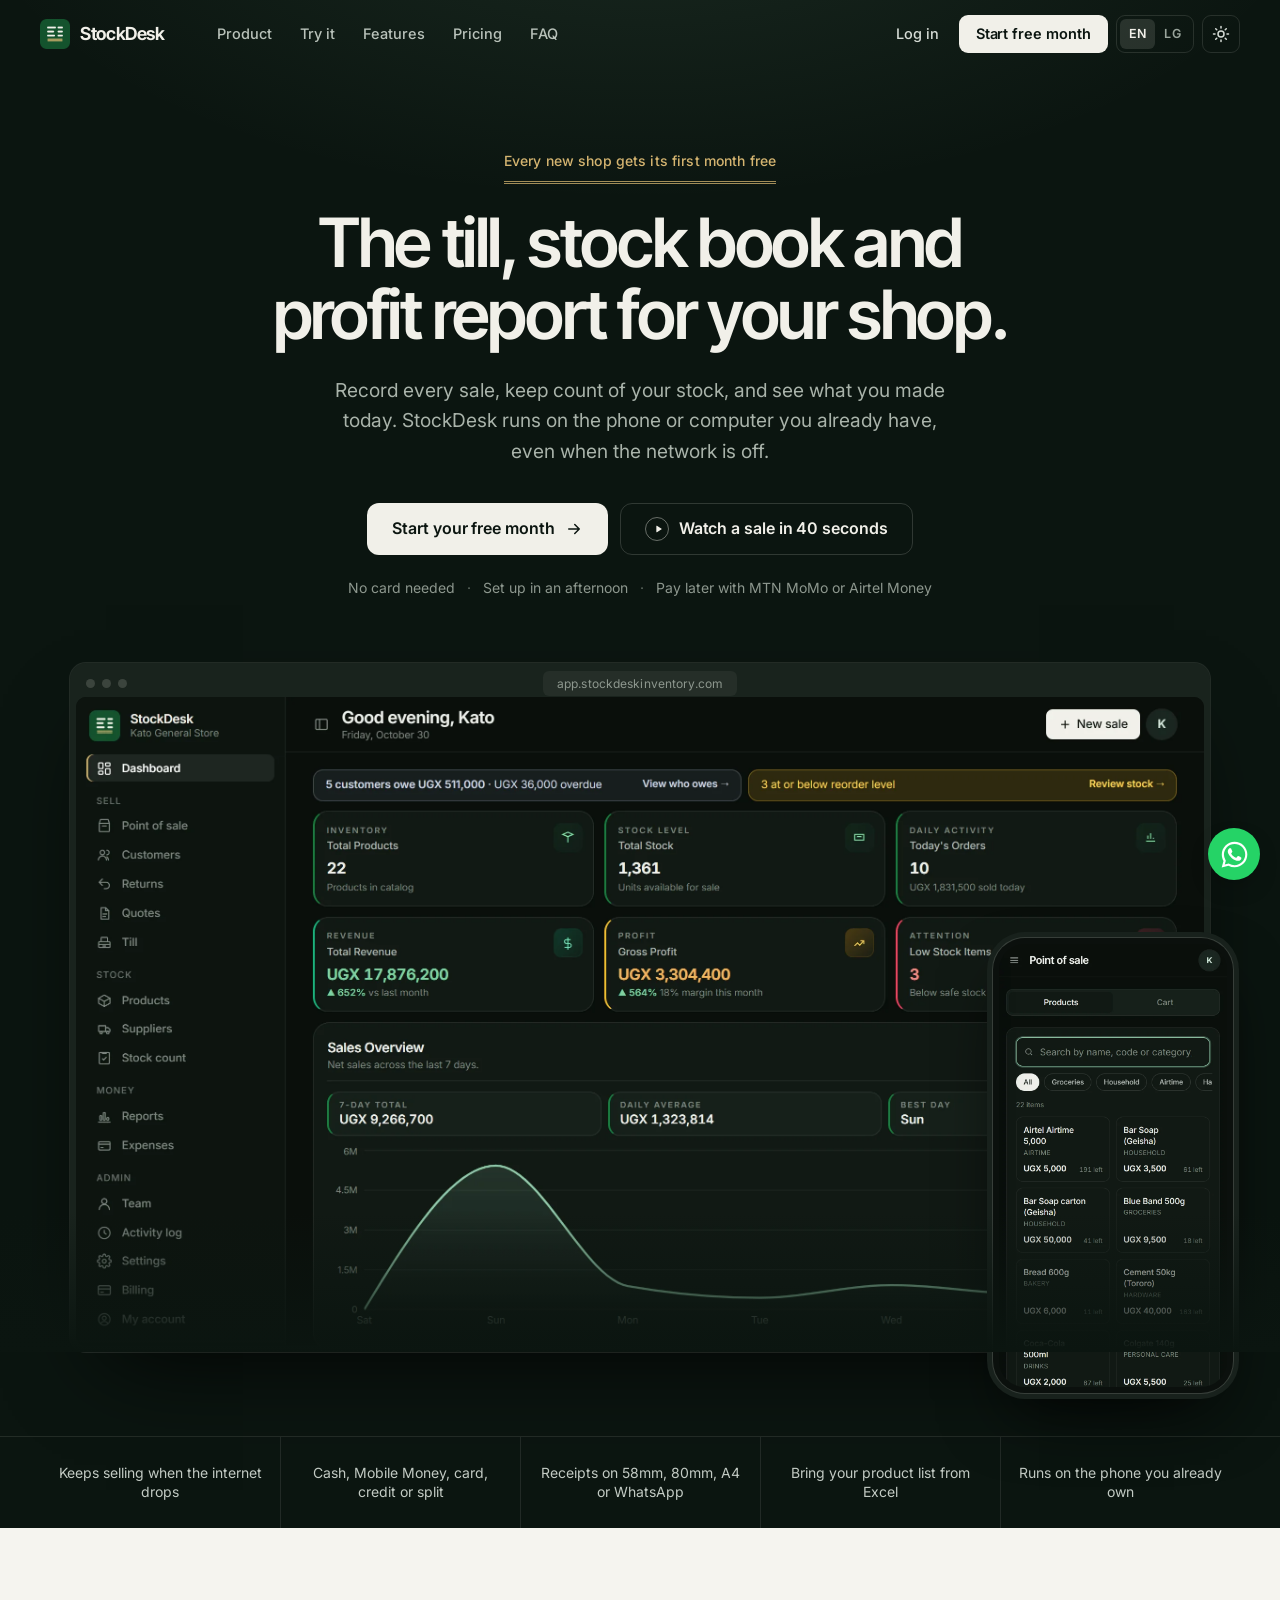
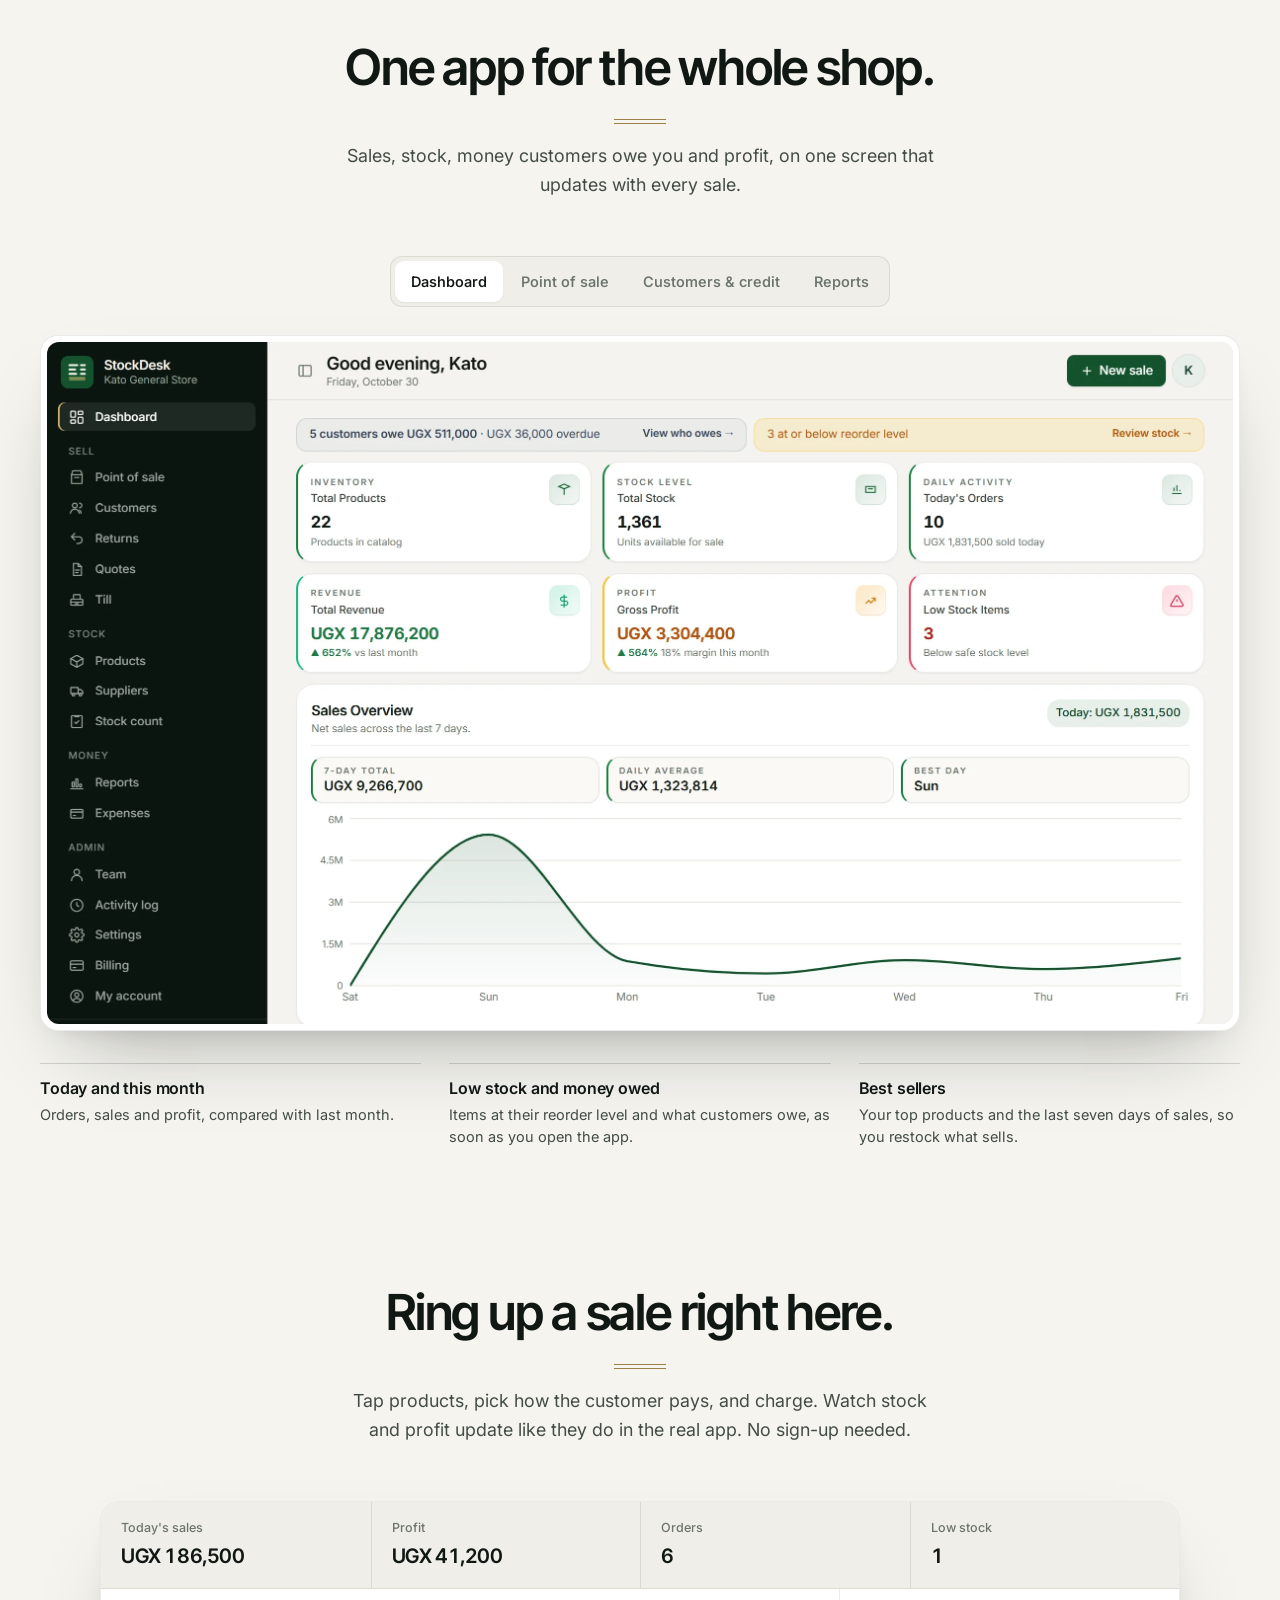
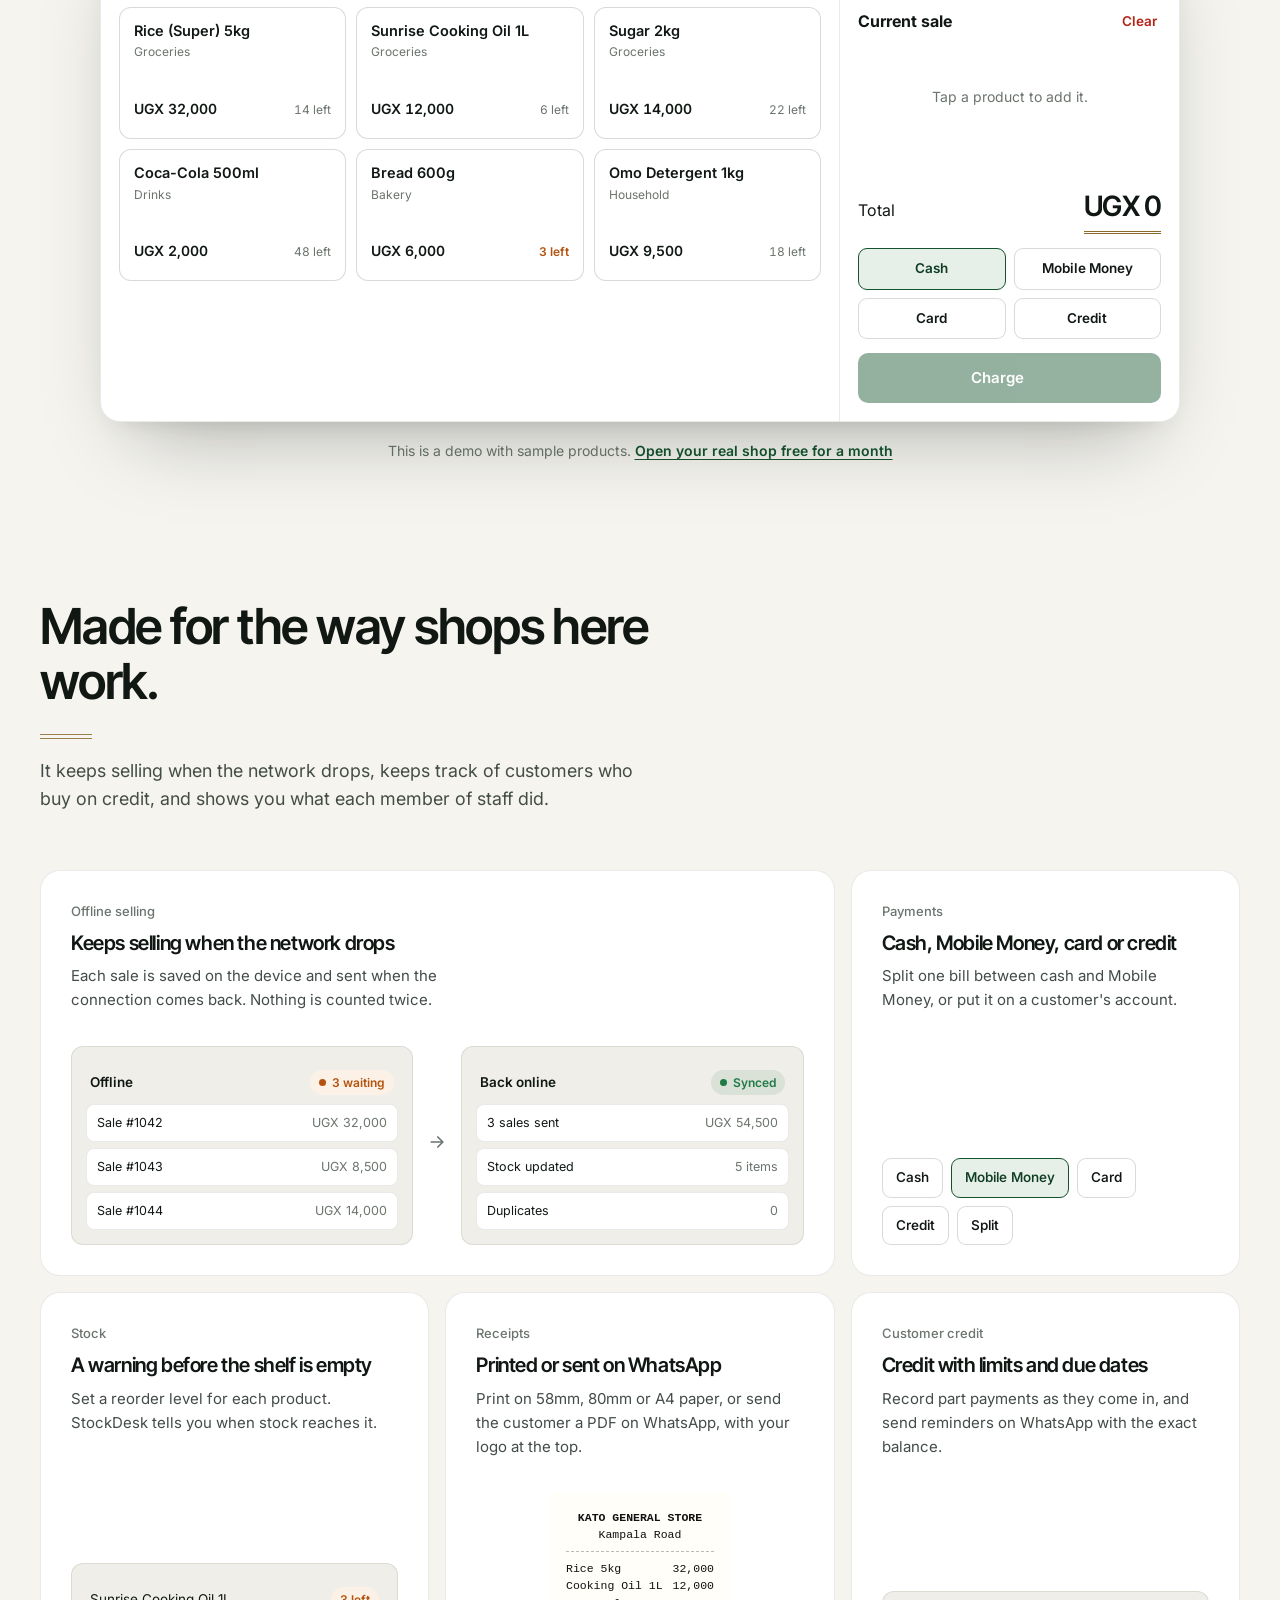
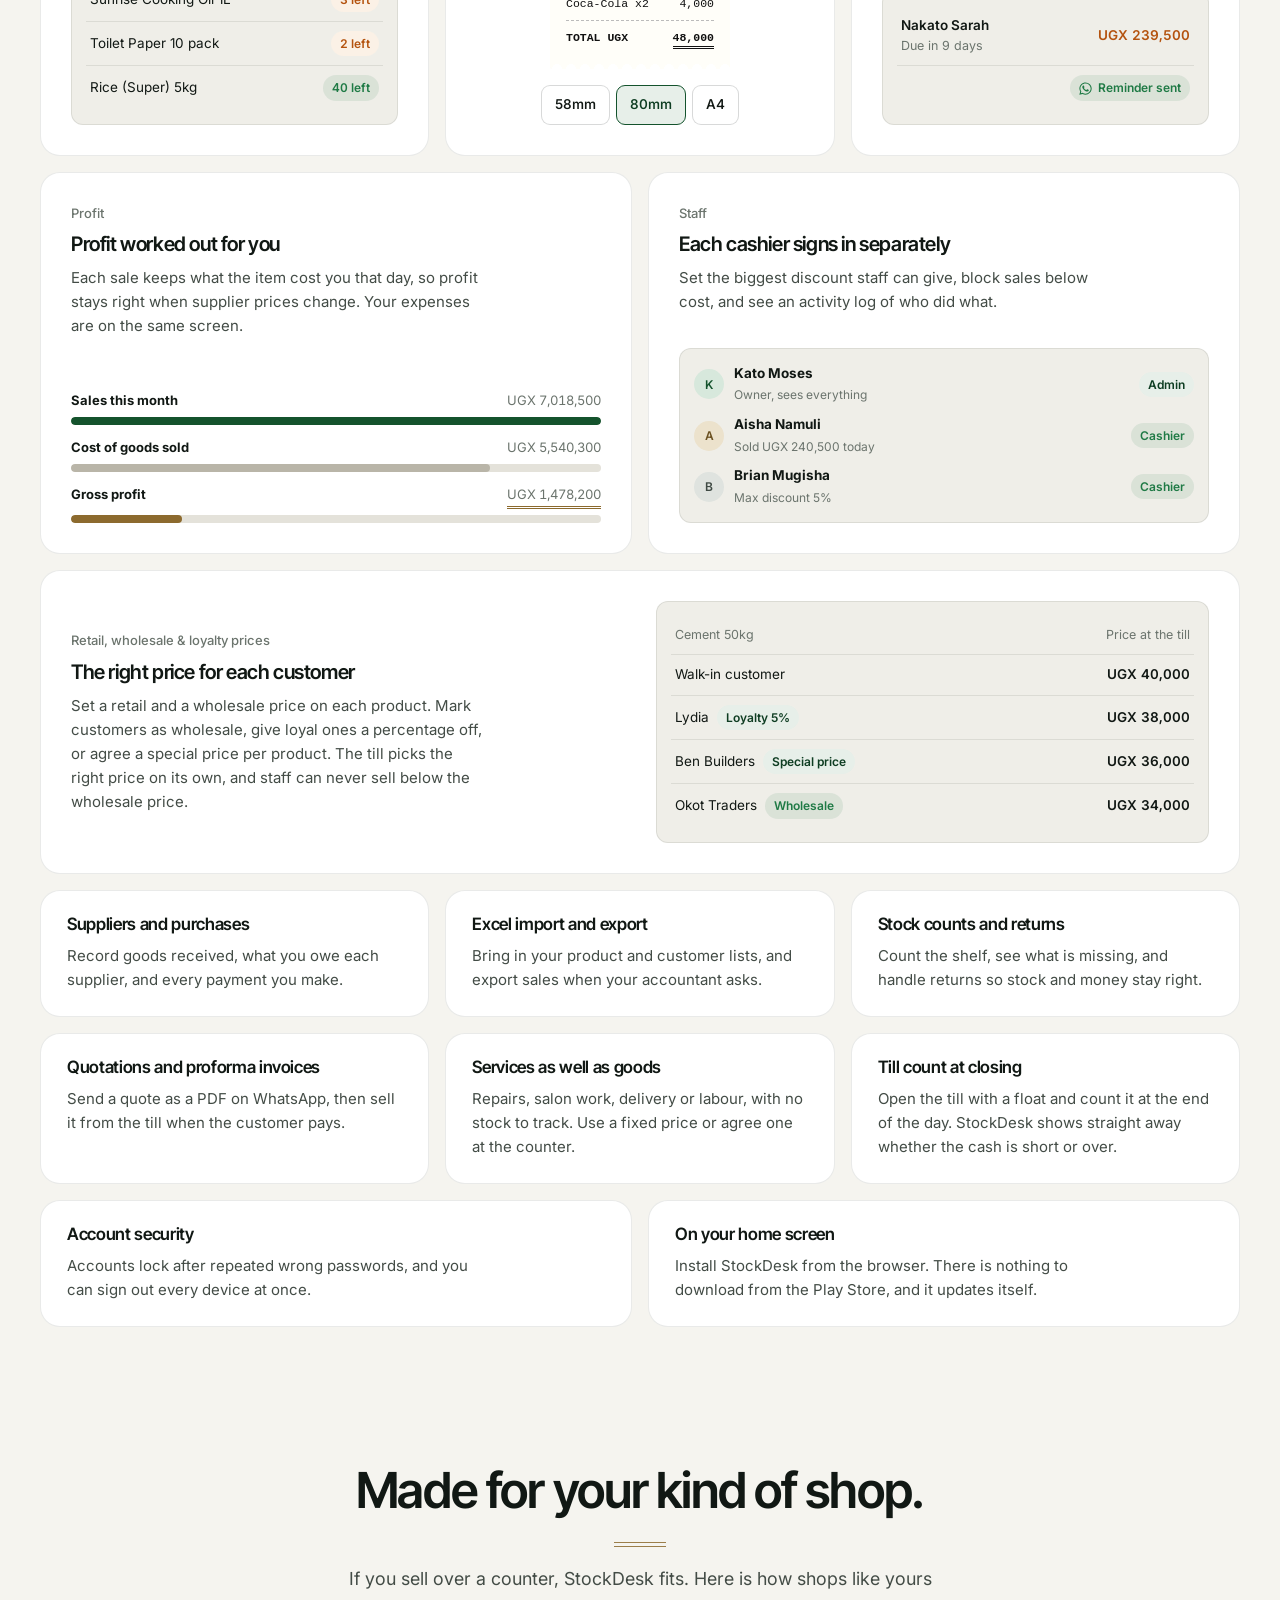
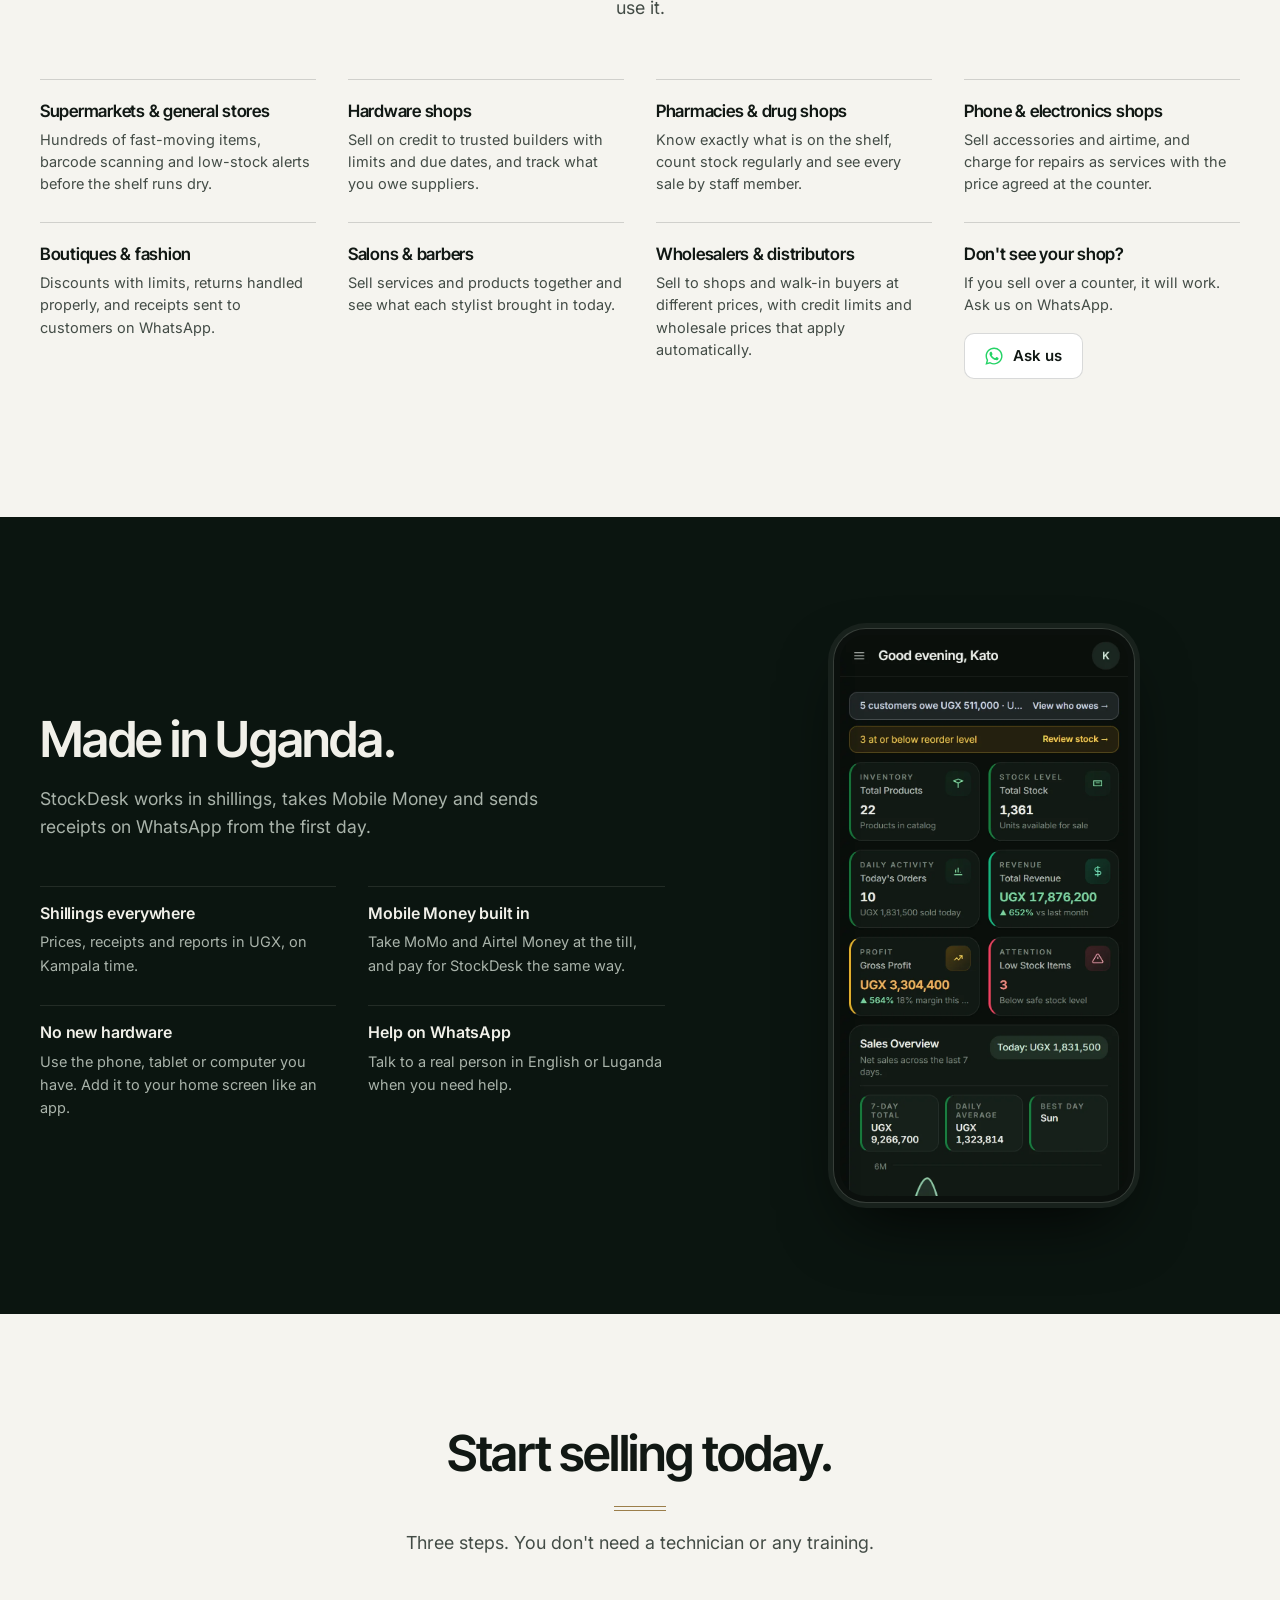
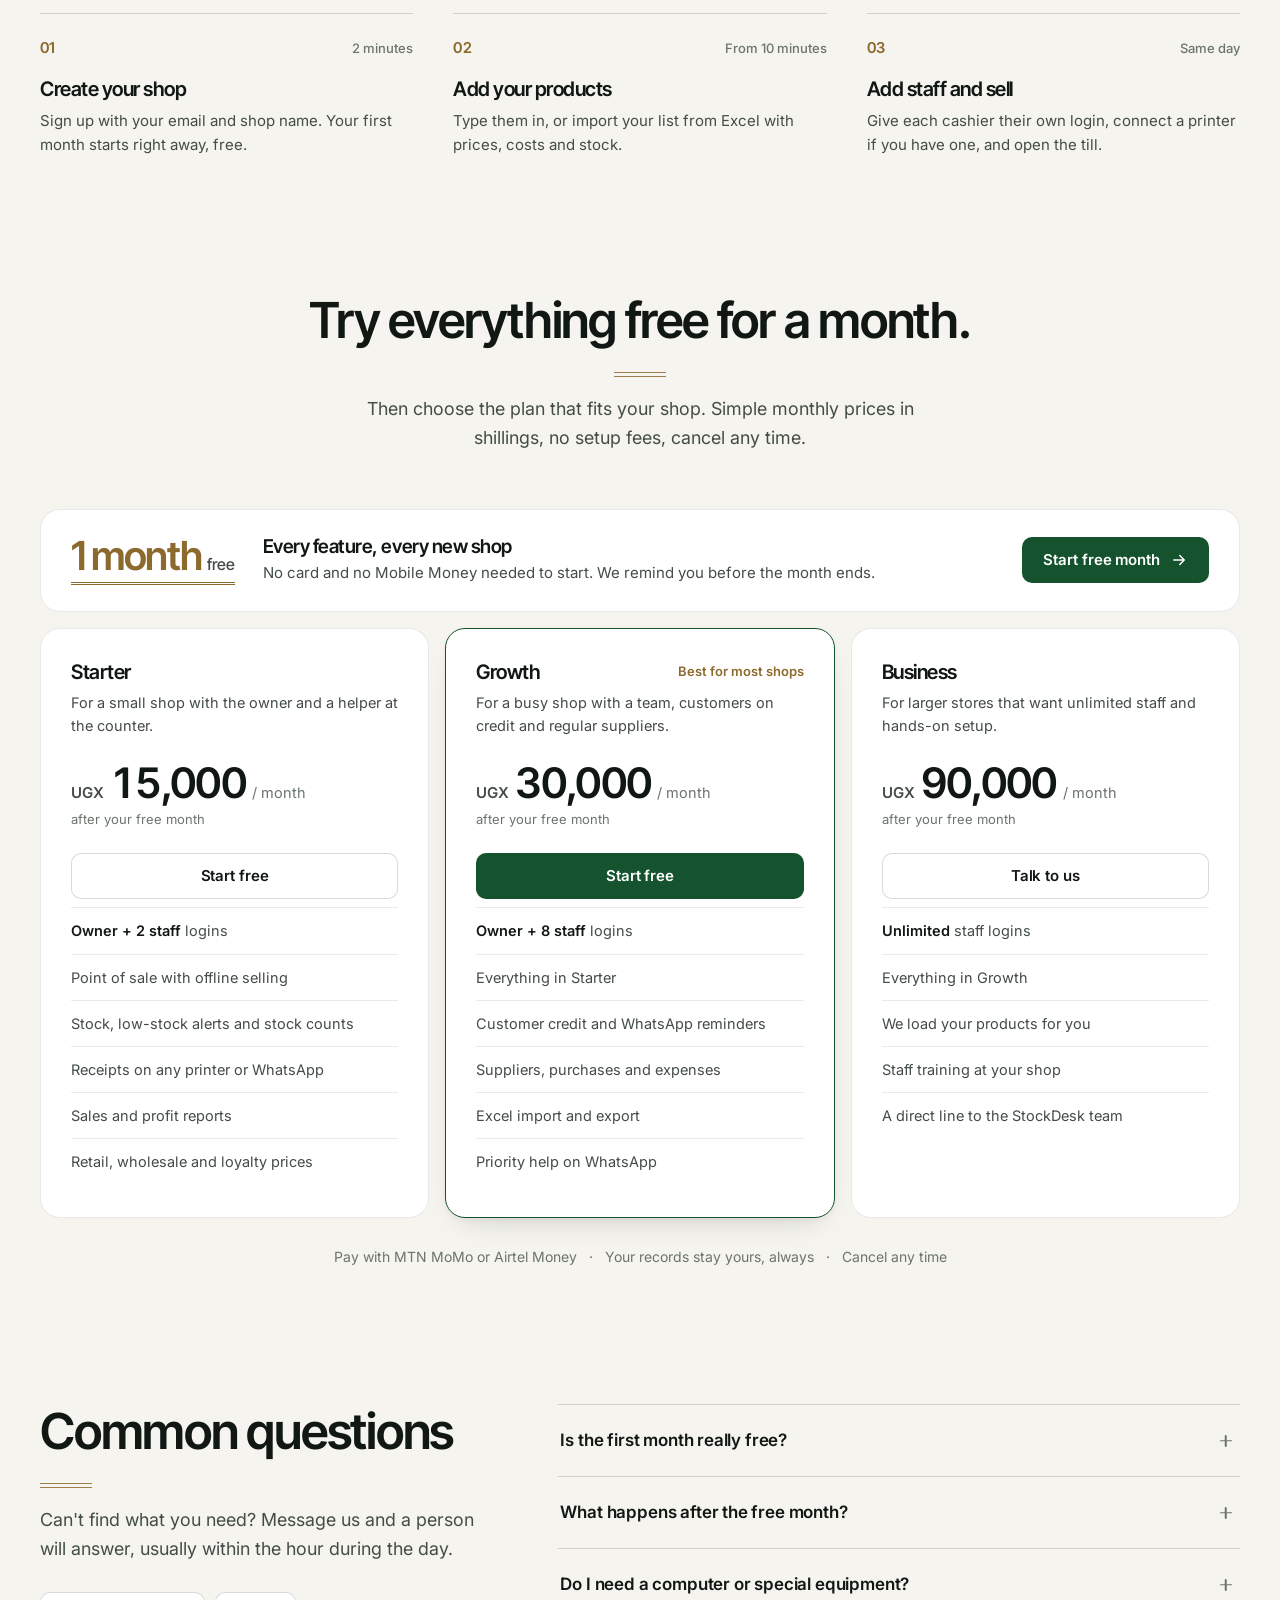
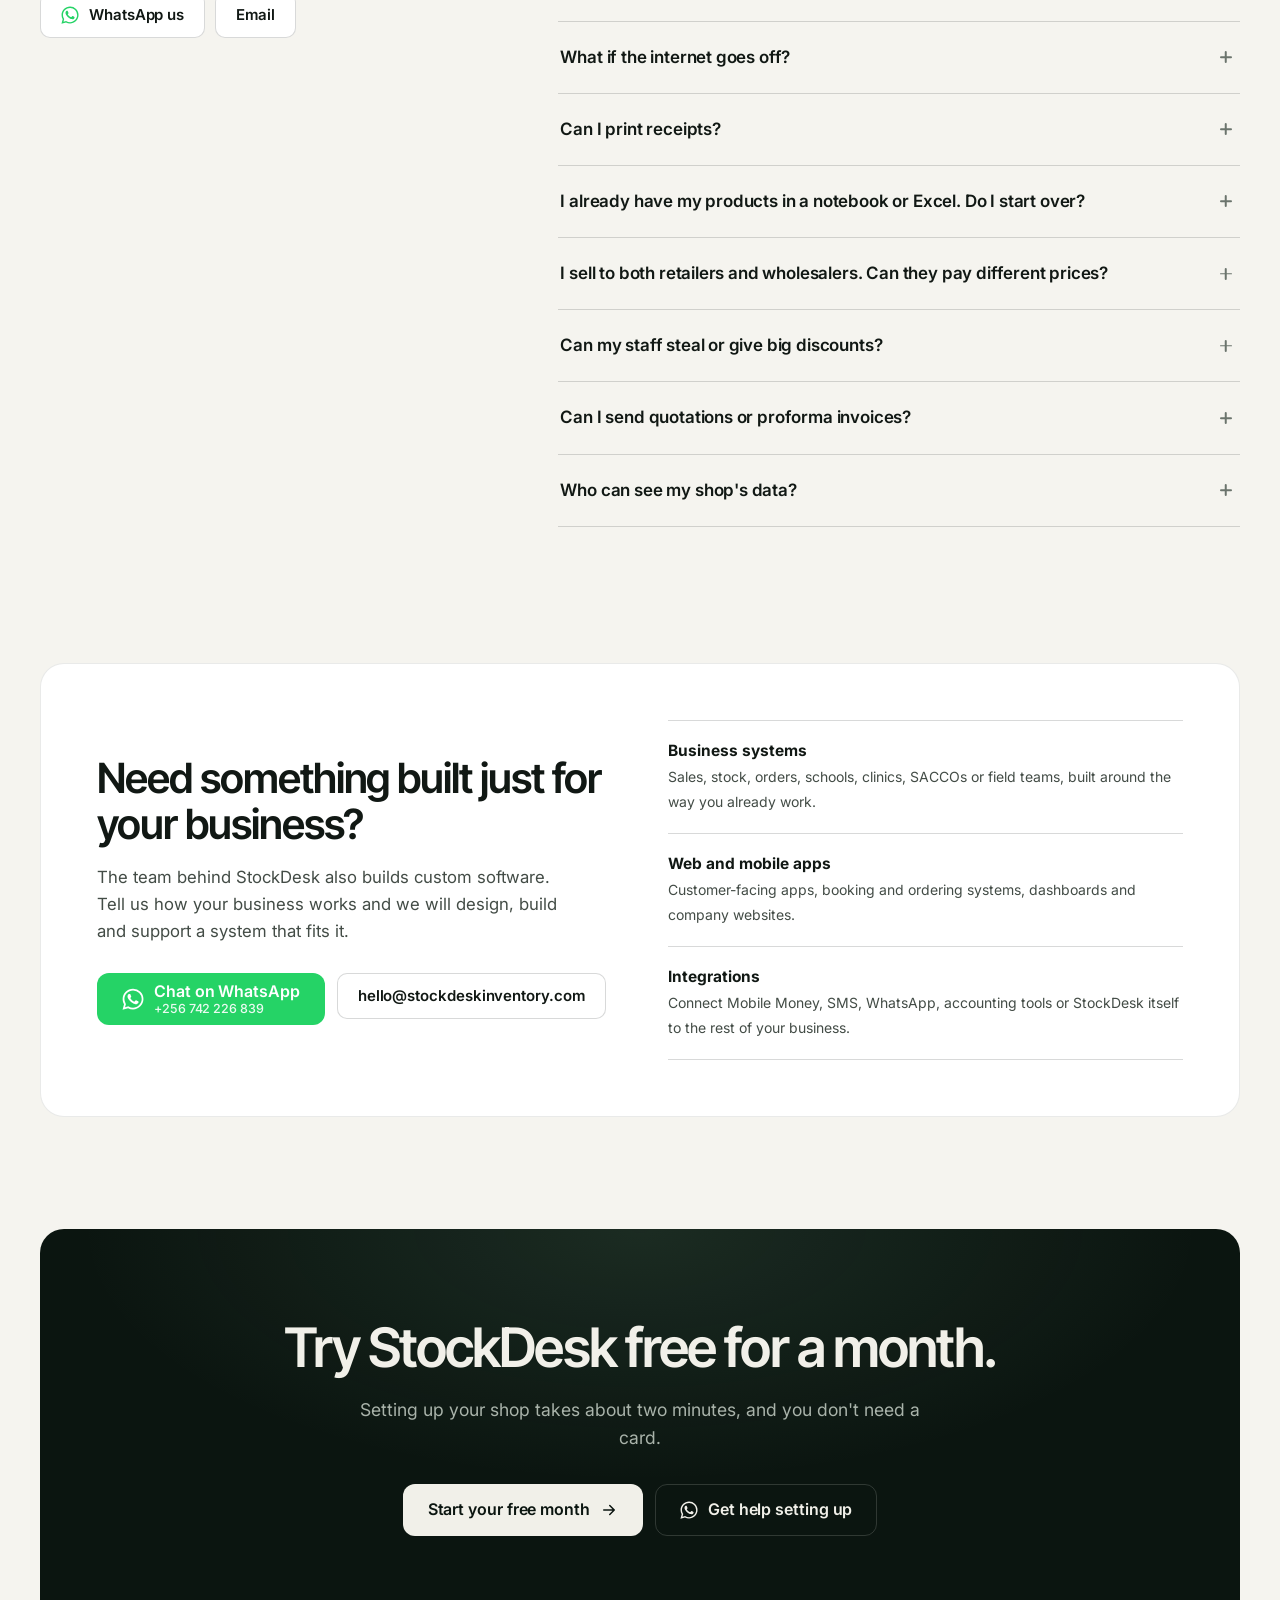
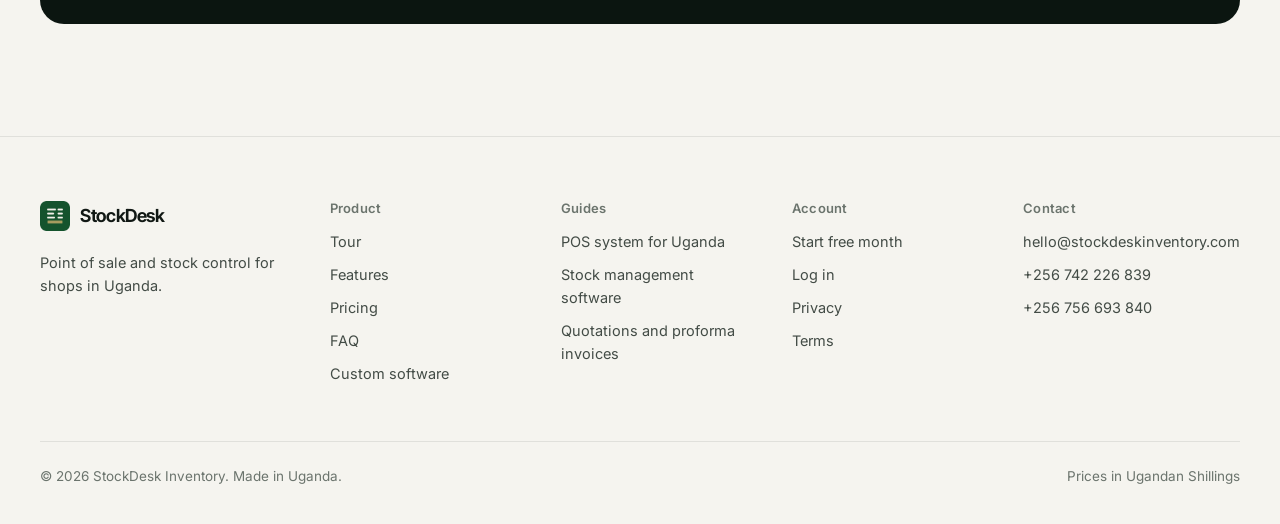
==== commit 6bffb2b6: "SEO pages, new logo and share image, screenshots in the new colours - Three search pages: POS system" ====
--- a/index.html
+++ b/index.html
@@ -3,8 +3,8 @@
 <head>
   <meta charset="utf-8" />
   <meta name="viewport" content="width=device-width, initial-scale=1" />
-  <title>StockDesk: Point of sale and stock control for shops in Uganda</title>
-  <meta name="description" content="Sell from any phone or computer, watch stock update with every sale, collect what customers owe and see your real profit. Built for shops in Uganda. First month free." />
+  <title>StockDesk: POS and Stock Management Software for Shops in Uganda</title>
+  <meta name="description" content="Point of sale, stock control, customer credit and quotations for shops in Uganda. Works offline, takes Mobile Money and sends receipts on WhatsApp. First month free." />
   <link rel="canonical" href="https://www.stockdeskinventory.com/" />
   <meta name="theme-color" content="#0b1510" />
   <meta name="robots" content="index, follow, max-image-preview:large" />
@@ -13,14 +13,18 @@
   <meta property="og:type" content="website" />
   <meta property="og:site_name" content="StockDesk" />
   <meta property="og:url" content="https://www.stockdeskinventory.com/" />
-  <meta property="og:title" content="StockDesk: Every sale counted. Every shilling accounted for." />
-  <meta property="og:description" content="Point of sale, stock, credit and profit in one app for shops in Uganda. Works offline. First month free." />
+  <meta property="og:title" content="StockDesk: the till, stock book and profit report for your shop" />
+  <meta property="og:description" content="Point of sale, stock, credit and quotations for shops in Uganda. Works offline. First month free." />
+  <meta property="og:image:alt" content="StockDesk dashboard and point of sale" />
   <meta property="og:image" content="https://www.stockdeskinventory.com/assets/og.png" />
   <meta property="og:image:width" content="1200" />
   <meta property="og:image:height" content="630" />
   <meta name="twitter:card" content="summary_large_image" />
+  <meta name="twitter:title" content="StockDesk: the till, stock book and profit report for your shop" />
+  <meta name="twitter:description" content="Point of sale, stock, credit and quotations for shops in Uganda. Works offline. First month free." />
   <meta name="twitter:image" content="https://www.stockdeskinventory.com/assets/og.png" />
 
+  <link rel="icon" type="image/svg+xml" href="assets/favicon.svg" />
   <link rel="icon" type="image/png" sizes="192x192" href="assets/icon-192.png" />
   <link rel="apple-touch-icon" href="assets/apple-touch-icon.png" />
 
@@ -28,7 +32,7 @@
   <link rel="preconnect" href="https://fonts.gstatic.com" crossorigin />
   <link rel="stylesheet" href="https://fonts.googleapis.com/css2?family=Inter:wght@400;500;600;700&family=Inter+Tight:wght@600;700&display=swap" />
   <link rel="preload" as="image" href="assets/shots/dashboard-dark.webp" />
-  <link rel="stylesheet" href="styles.css?v=6" />
+  <link rel="stylesheet" href="styles.css?v=7" />
   <script>
     document.documentElement.classList.remove('no-js');
     try { var t = localStorage.getItem('sd-theme'); if (t === 'light' || t === 'dark') document.documentElement.setAttribute('data-theme', t); } catch (e) {}
@@ -42,8 +46,13 @@
     "applicationCategory": "BusinessApplication",
     "operatingSystem": "Web, Android, iOS, Windows",
     "url": "https://www.stockdeskinventory.com/",
-    "description": "Point of sale and stock control for shops in Uganda. Works offline, prices in UGX, receipts on any printer or WhatsApp.",
-    "offers": { "@type": "Offer", "price": "15000", "priceCurrency": "UGX", "description": "Starter plan, monthly, after a 1-month free trial" }
+    "description": "Point of sale, stock control, customer credit and quotations for shops in Uganda. Works offline, prices in UGX, receipts on any printer or WhatsApp.",
+    "featureList": ["Point of sale that works offline", "Cash, Mobile Money, card, credit and split payments", "Stock levels and low-stock warnings", "Customer credit with WhatsApp reminders", "Quotations and proforma invoices", "Till cash count", "Retail, wholesale and loyalty prices", "Sales and profit reports"],
+    "offers": [
+      { "@type": "Offer", "name": "Starter", "price": "15000", "priceCurrency": "UGX", "description": "Monthly, after a 1-month free trial. Owner and 2 staff." },
+      { "@type": "Offer", "name": "Growth", "price": "30000", "priceCurrency": "UGX", "description": "Monthly, after a 1-month free trial. Owner and 8 staff." },
+      { "@type": "Offer", "name": "Business", "price": "90000", "priceCurrency": "UGX", "description": "Monthly, after a 1-month free trial. Unlimited staff." }
+    ]
   }
   </script>
   <script type="application/ld+json">
@@ -113,6 +122,14 @@
       "acceptedAnswer": {
         "@type": "Answer",
         "text": "Each staff member has their own login, and every sale is tied to them. You set the biggest discount cashiers can give, StockDesk refuses sales below cost, and the activity log shows who changed what."
+      }
+    },
+    {
+      "@type": "Question",
+      "name": "Can I send quotations or proforma invoices?",
+      "acceptedAnswer": {
+        "@type": "Answer",
+        "text": "Yes. Make a quotation or proforma invoice from your products, send it as a PDF on WhatsApp, and open it in the till when the customer pays. It becomes a normal sale and the quote is marked as sold."
       }
     },
     {
@@ -549,11 +566,15 @@
             <h3>Stock counts and returns</h3>
             <p>Count the shelf, see what is missing, and handle returns so stock and money stay right.</p>
           </article>
-          <article class="card small span-3 reveal">
+          <article class="card small span-2 reveal">
+            <h3>Quotations and proforma invoices</h3>
+            <p>Send a quote as a PDF on WhatsApp, then sell it from the till when the customer pays.</p>
+          </article>
+          <article class="card small span-2 reveal">
             <h3>Services as well as goods</h3>
             <p>Repairs, salon work, delivery or labour, with no stock to track. Use a fixed price or agree one at the counter.</p>
           </article>
-          <article class="card small span-3 reveal">
+          <article class="card small span-2 reveal">
             <h3>Till count at closing</h3>
             <p>Open the till with a float and count it at the end of the day. StockDesk shows straight away whether the cash is short or over.</p>
           </article>
@@ -744,6 +765,10 @@
             <div class="ans"><p>Each staff member has their own login, and every sale is tied to them. You set the biggest discount cashiers can give, StockDesk refuses sales below cost, and the activity log shows who changed what.</p></div>
           </details>
           <details>
+            <summary>Can I send quotations or proforma invoices?<span class="pm" aria-hidden="true"></span></summary>
+            <div class="ans"><p>Yes. Make a quotation or proforma invoice from your products, send it as a PDF on WhatsApp, and open it in the till when the customer pays. It becomes a normal sale and the quote is marked as sold. <a href="quotation-proforma-invoice" style="color:var(--accent);text-decoration:underline">How quotes work</a>.</p></div>
+          </details>
+          <details>
             <summary>Who can see my shop's data?<span class="pm" aria-hidden="true"></span></summary>
             <div class="ans"><p>Only the people you add to your shop, and only what their role allows. We don't sell your data. Read more in our <a href="privacy" style="color:var(--accent);text-decoration:underline">privacy policy</a>.</p></div>
           </details>
@@ -807,6 +832,14 @@
           </ul>
         </div>
         <div>
+          <h4>Guides</h4>
+          <ul>
+            <li><a href="pos-system-uganda">POS system for Uganda</a></li>
+            <li><a href="inventory-software-uganda">Stock management software</a></li>
+            <li><a href="quotation-proforma-invoice">Quotations and proforma invoices</a></li>
+          </ul>
+        </div>
+        <div>
           <h4>Account</h4>
           <ul>
             <li><a href="https://app.stockdeskinventory.com/login?mode=signup">Start free month</a></li>
@@ -845,6 +878,6 @@
 
   <script>window.va = window.va || function () { (window.vaq = window.vaq || []).push(arguments); };</script>
   <script defer src="/_vercel/insights/script.js"></script>
-  <script src="main.js?v=6" defer></script>
+  <script src="main.js?v=7" defer></script>
 </body>
 </html>
--- a/styles.css
+++ b/styles.css
@@ -543,7 +543,7 @@
 
 /* ---------- footer ---------- */
 .footer { border-top: 1px solid var(--line); padding: 64px 0 36px; font-size: 14.5px; }
-.footer-grid { display: grid; grid-template-columns: 1.4fr repeat(3, 1fr); gap: 40px; }
+.footer-grid { display: grid; grid-template-columns: 1.3fr repeat(4, 1fr); gap: 36px; }
 .footer .brand { color: var(--text); }
 .footer-about { margin-top: 14px; color: var(--text-2); max-width: 300px; }
 .footer h4 { font-family: var(--font); font-size: 13px; font-weight: 600; color: var(--muted); letter-spacing: .02em; margin-bottom: 14px; }
@@ -758,3 +758,23 @@
 .trial .big.ledger-total { padding-bottom: 6px; }
 .till-total b { border-bottom: 3px double var(--brass); padding-bottom: 2px; }
 .receipt .r.total b:last-child { border-bottom: 3px double #111; }
+
+/* ---------- search landing pages (pos-system-uganda etc.) ---------- */
+.legal-hero h1 { max-width: 820px; }
+.article-intro { max-width: 640px; font-size: 1.12rem; line-height: 1.6; }
+.article-ctas { justify-content: flex-start; margin-top: 28px; }
+.article { padding-top: 56px; }
+.article p, .article li { font-size: 16.5px; line-height: 1.7; }
+.article li + li { margin-top: 8px; }
+.article-shot { margin: 0 0 8px; border-radius: 16px; padding: 6px; background: var(--surface); border: 1px solid var(--line); box-shadow: var(--shadow-md); }
+.article-shot img { width: 100%; border-radius: 11px; }
+.article .faq-list { margin-top: 8px; }
+.article .faq-list summary { font-size: 16.5px; }
+.article .faq-list .ans p { font-size: 15.5px; }
+.article-cta { margin-top: 56px; padding: 32px; border-radius: var(--radius-lg); background: var(--surface); border: 1px solid var(--line); }
+.article-cta h2 { margin: 0; }
+.article-cta h2::after { content: ""; display: block; width: 52px; height: 5px; margin-top: 18px; border-top: 1px solid var(--brass); border-bottom: 1px solid var(--brass); }
+.article-cta p { margin: 16px 0 22px; }
+.article-cta .btn { color: var(--btn-fg); text-decoration: none; }
+.article-related { margin-top: 32px; font-size: 14.5px !important; color: var(--muted) !important; }
+@media (max-width: 767px) { .article-ctas .btn { width: 100%; } .article-cta { padding: 24px 20px; } }
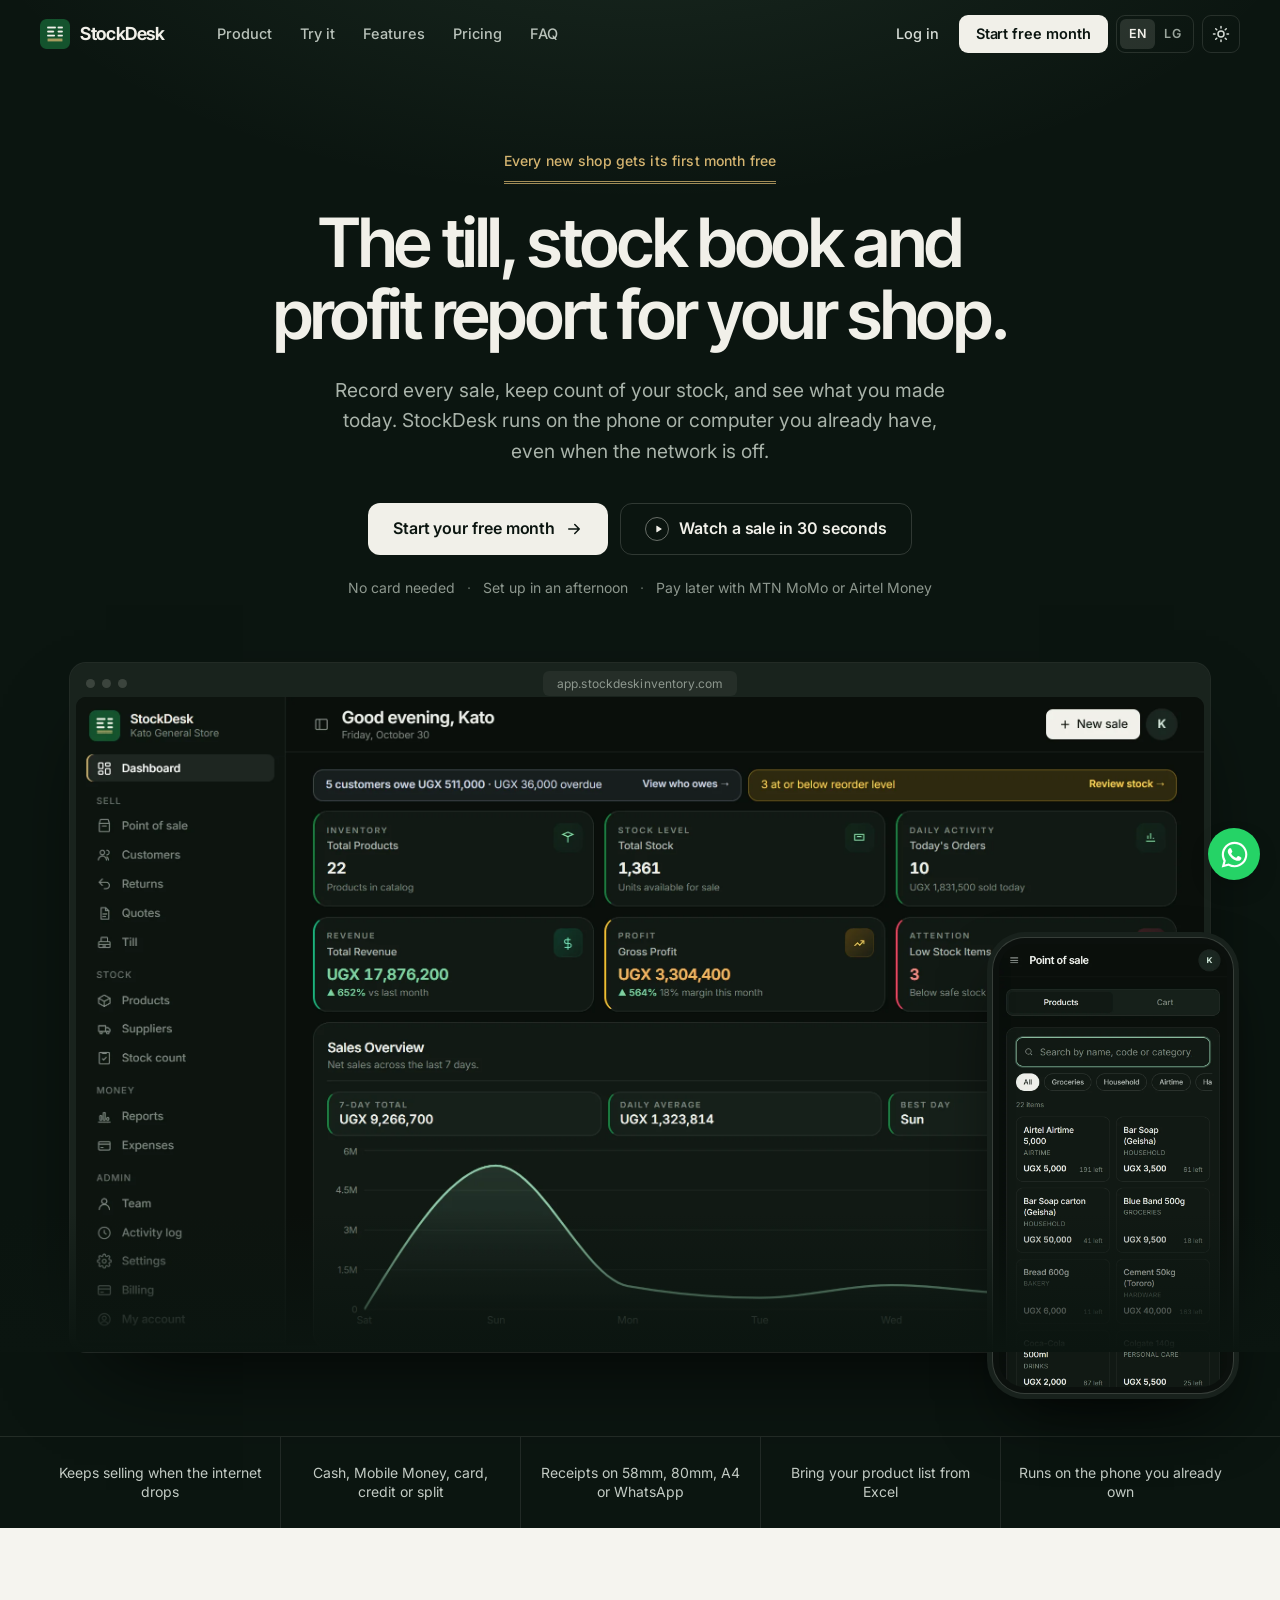
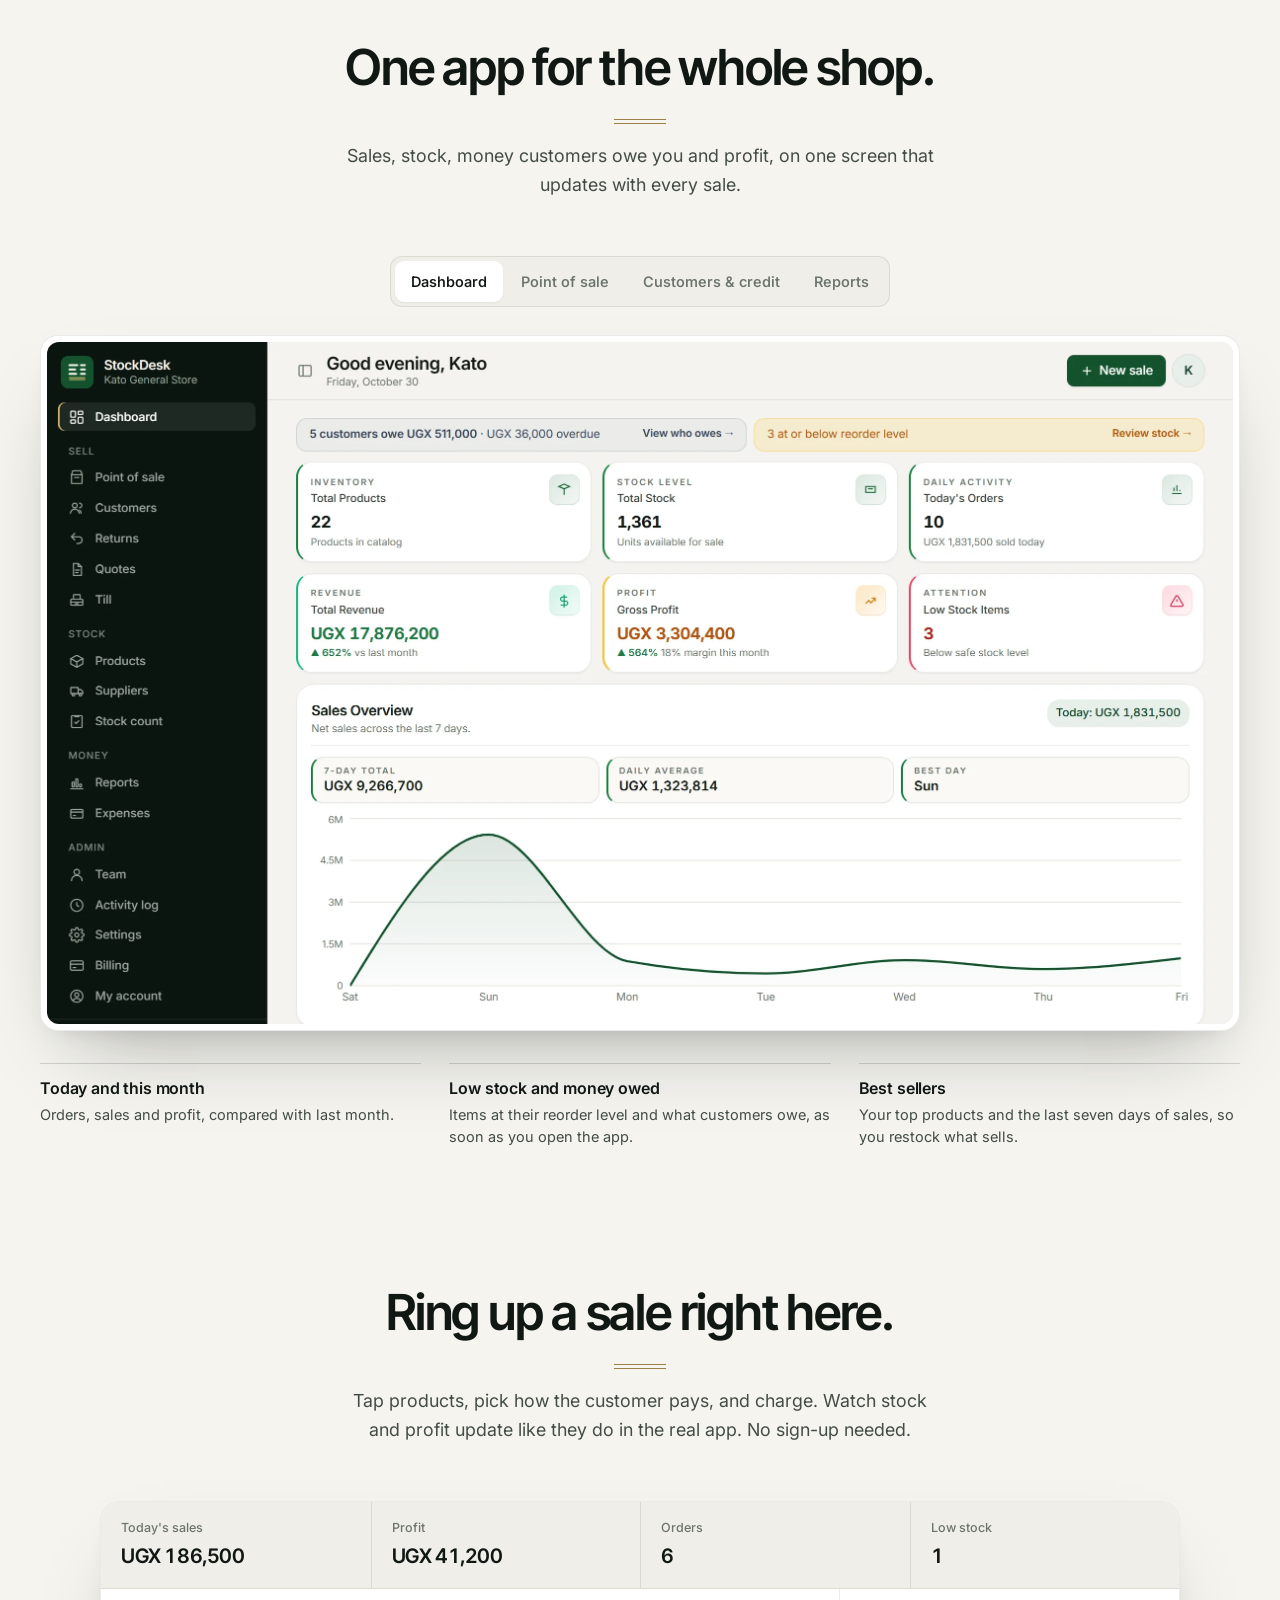
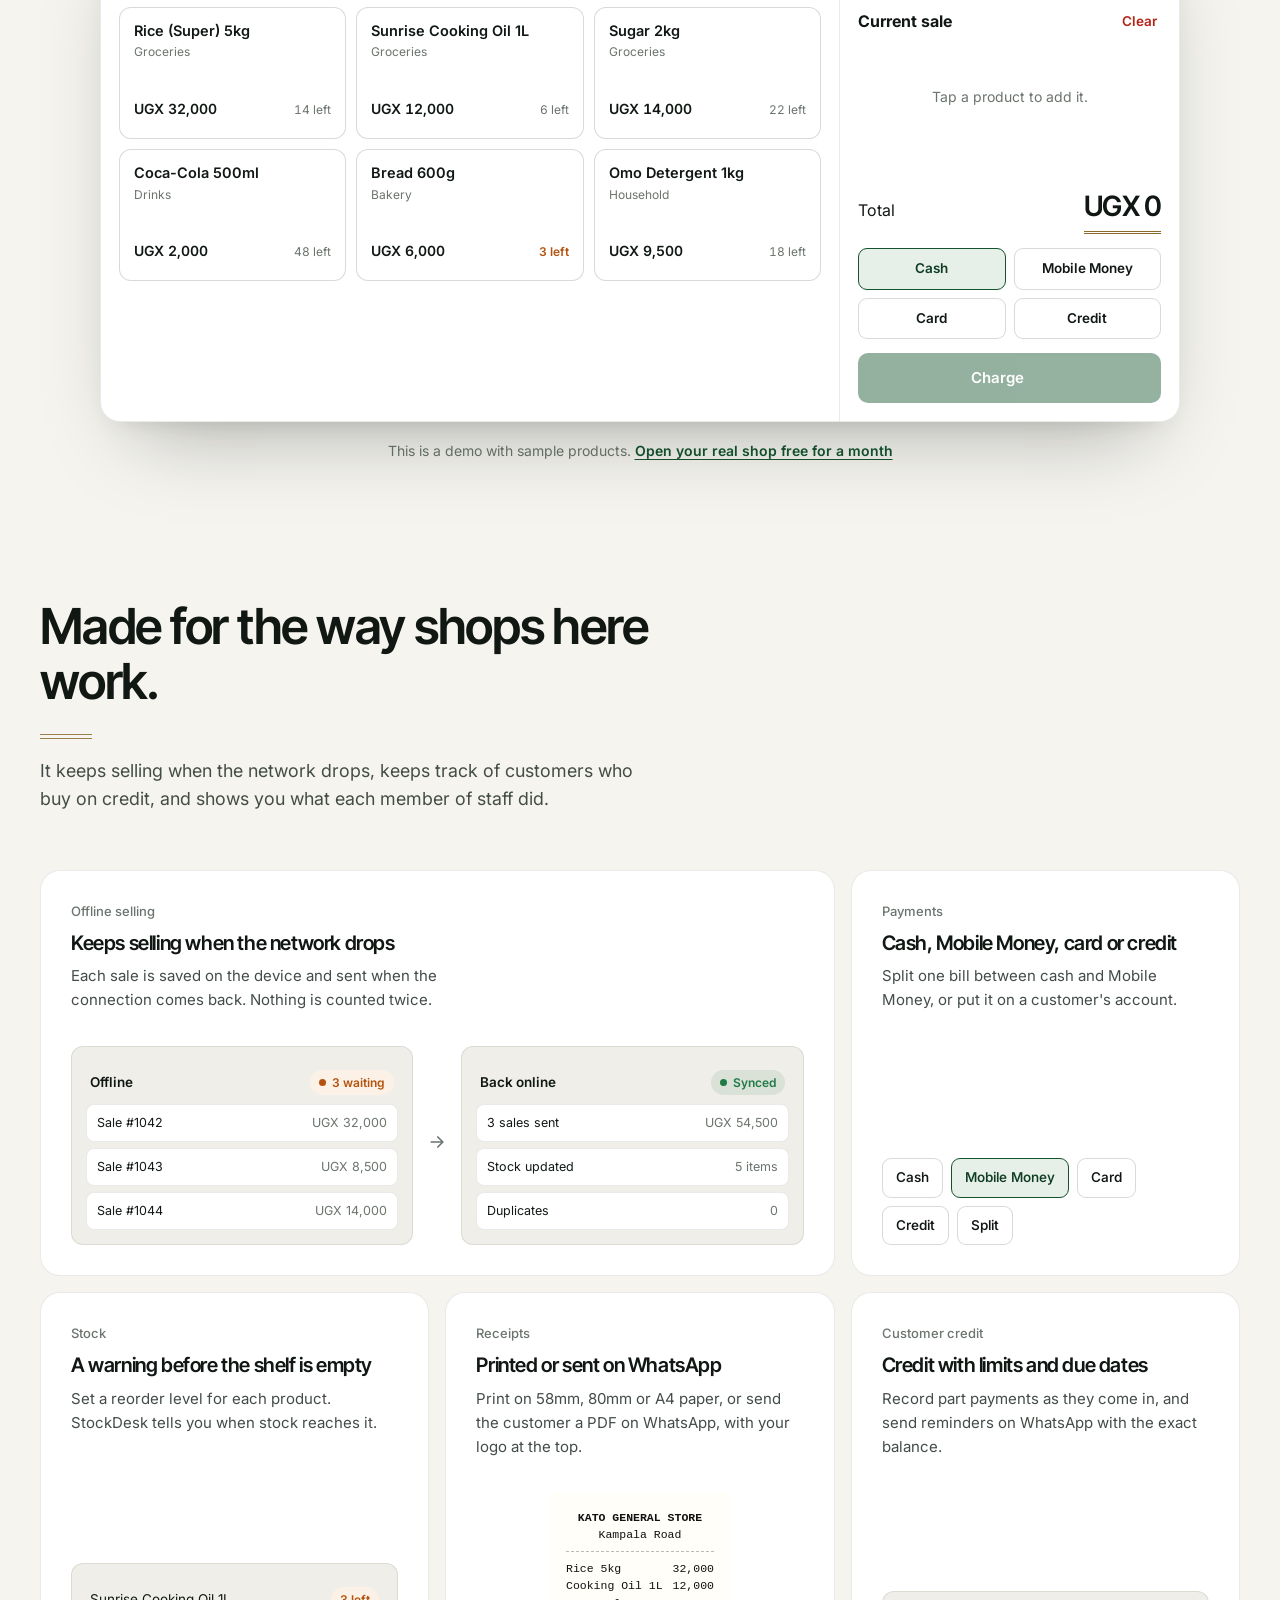
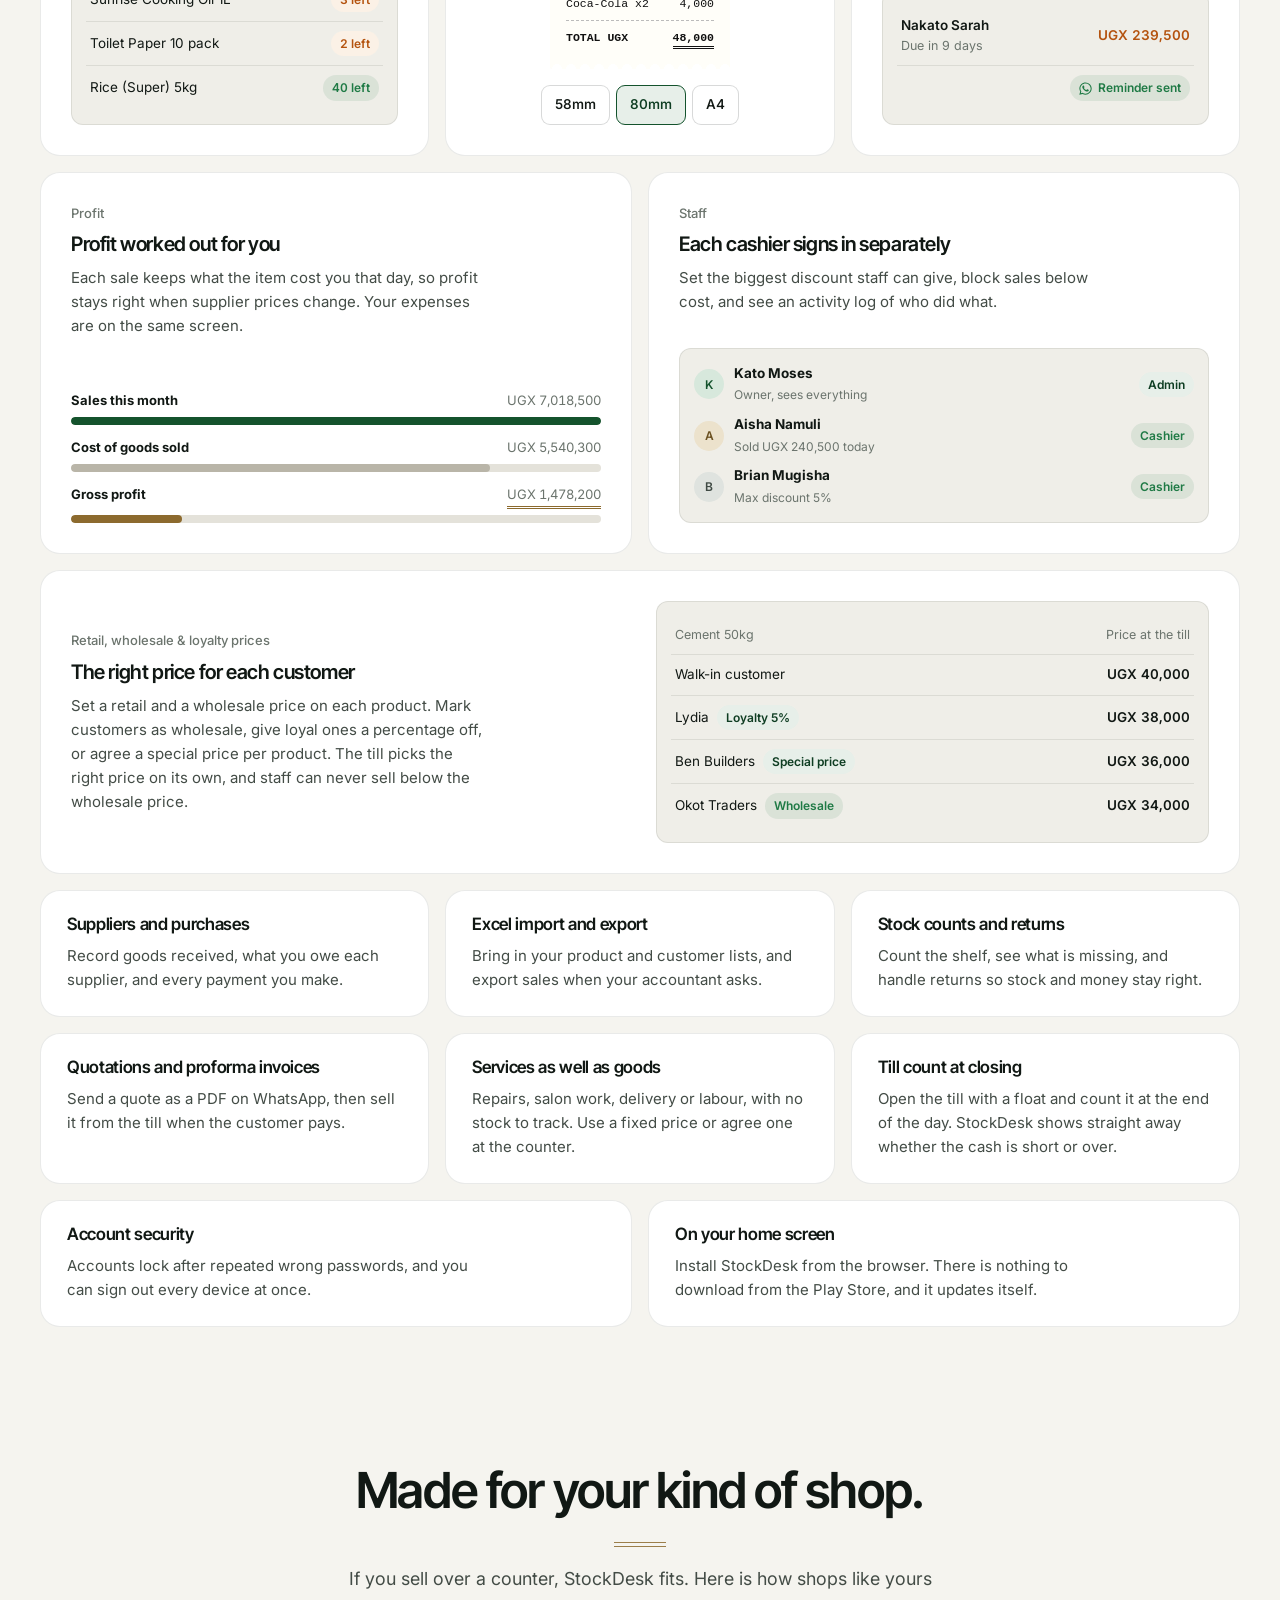
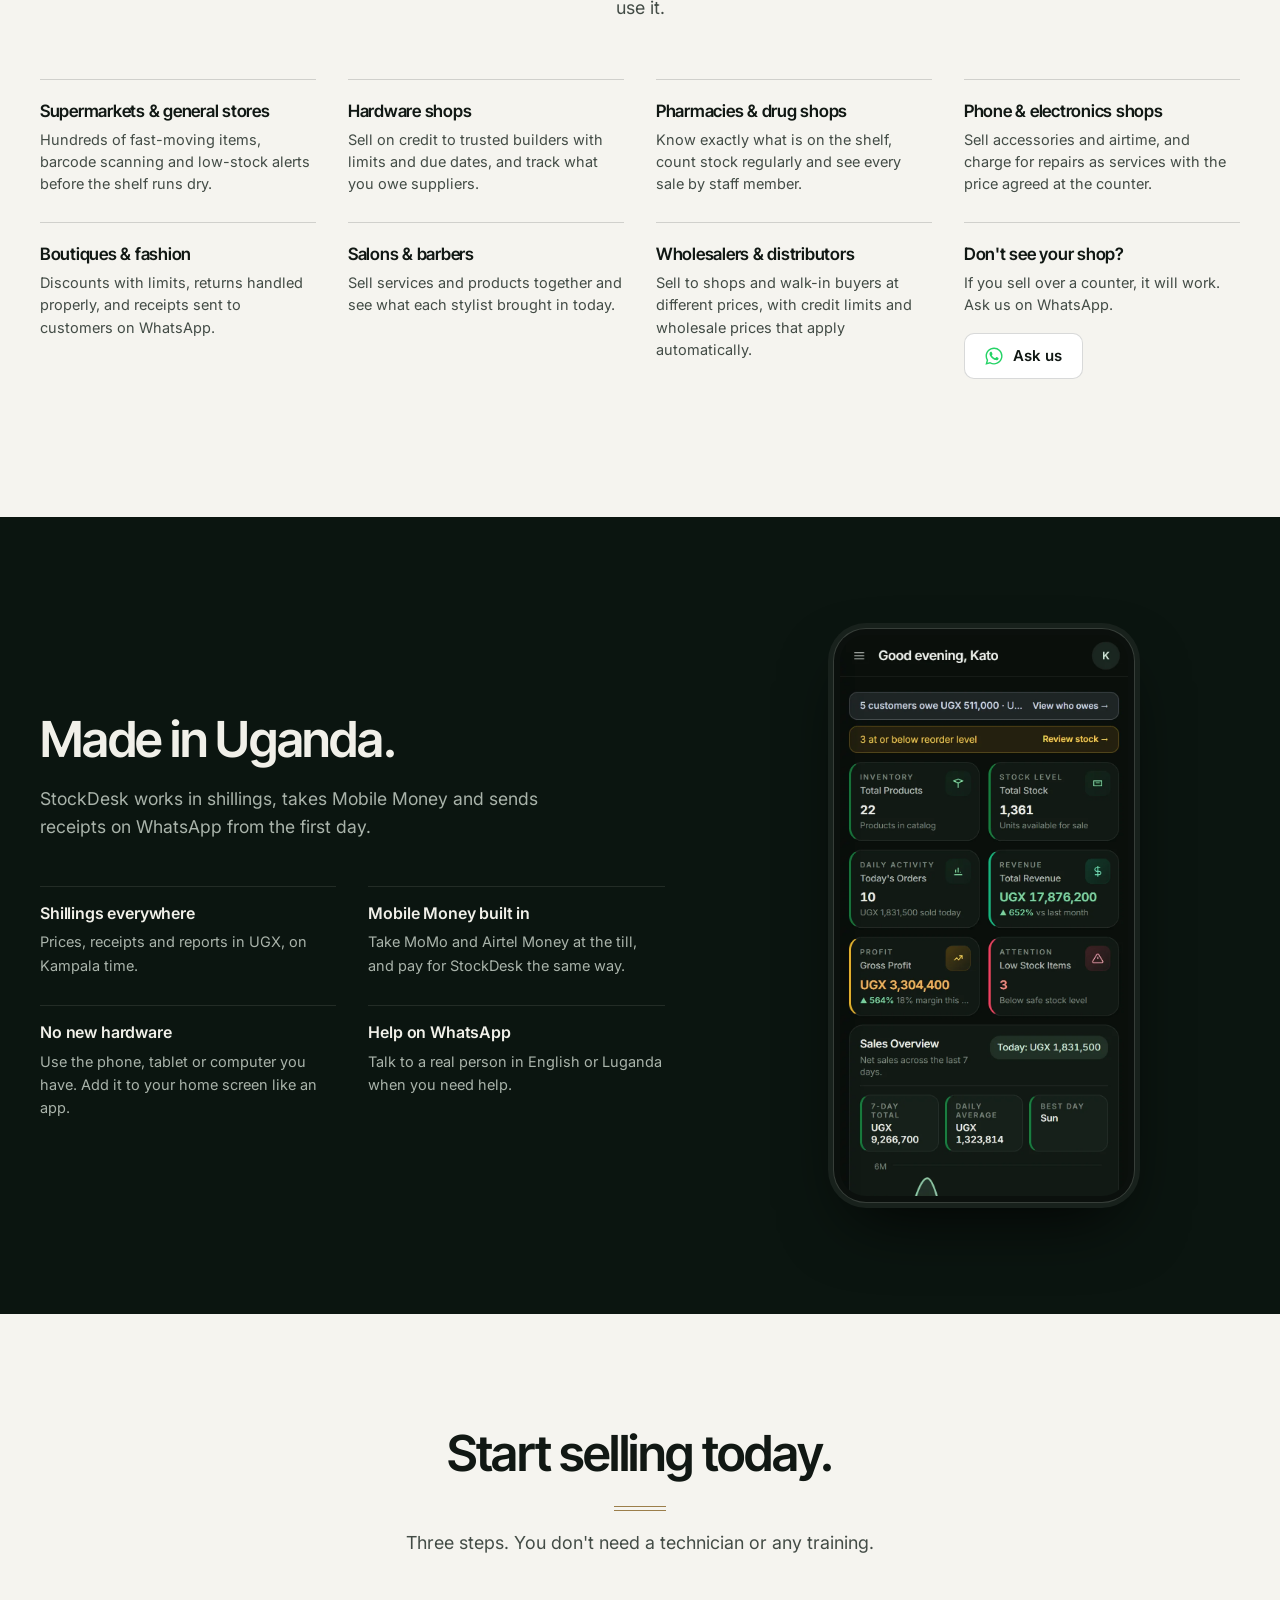
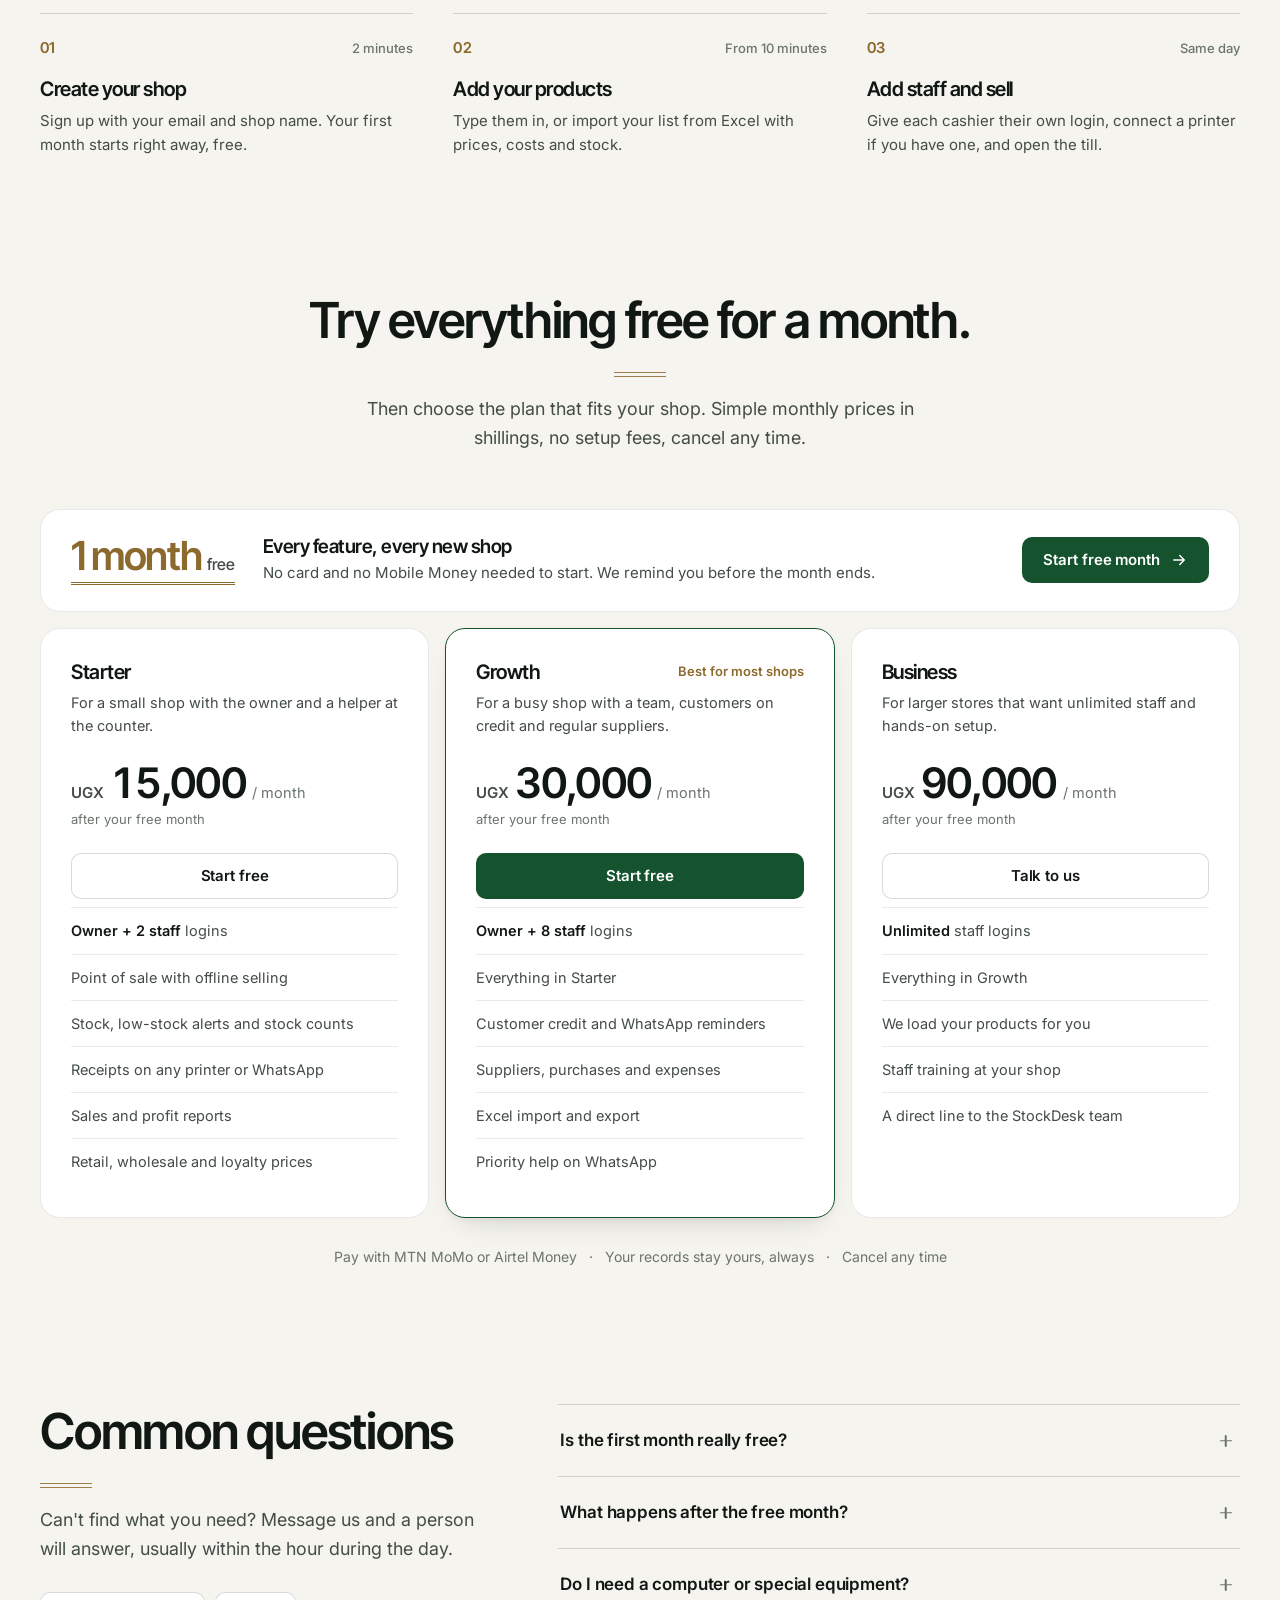
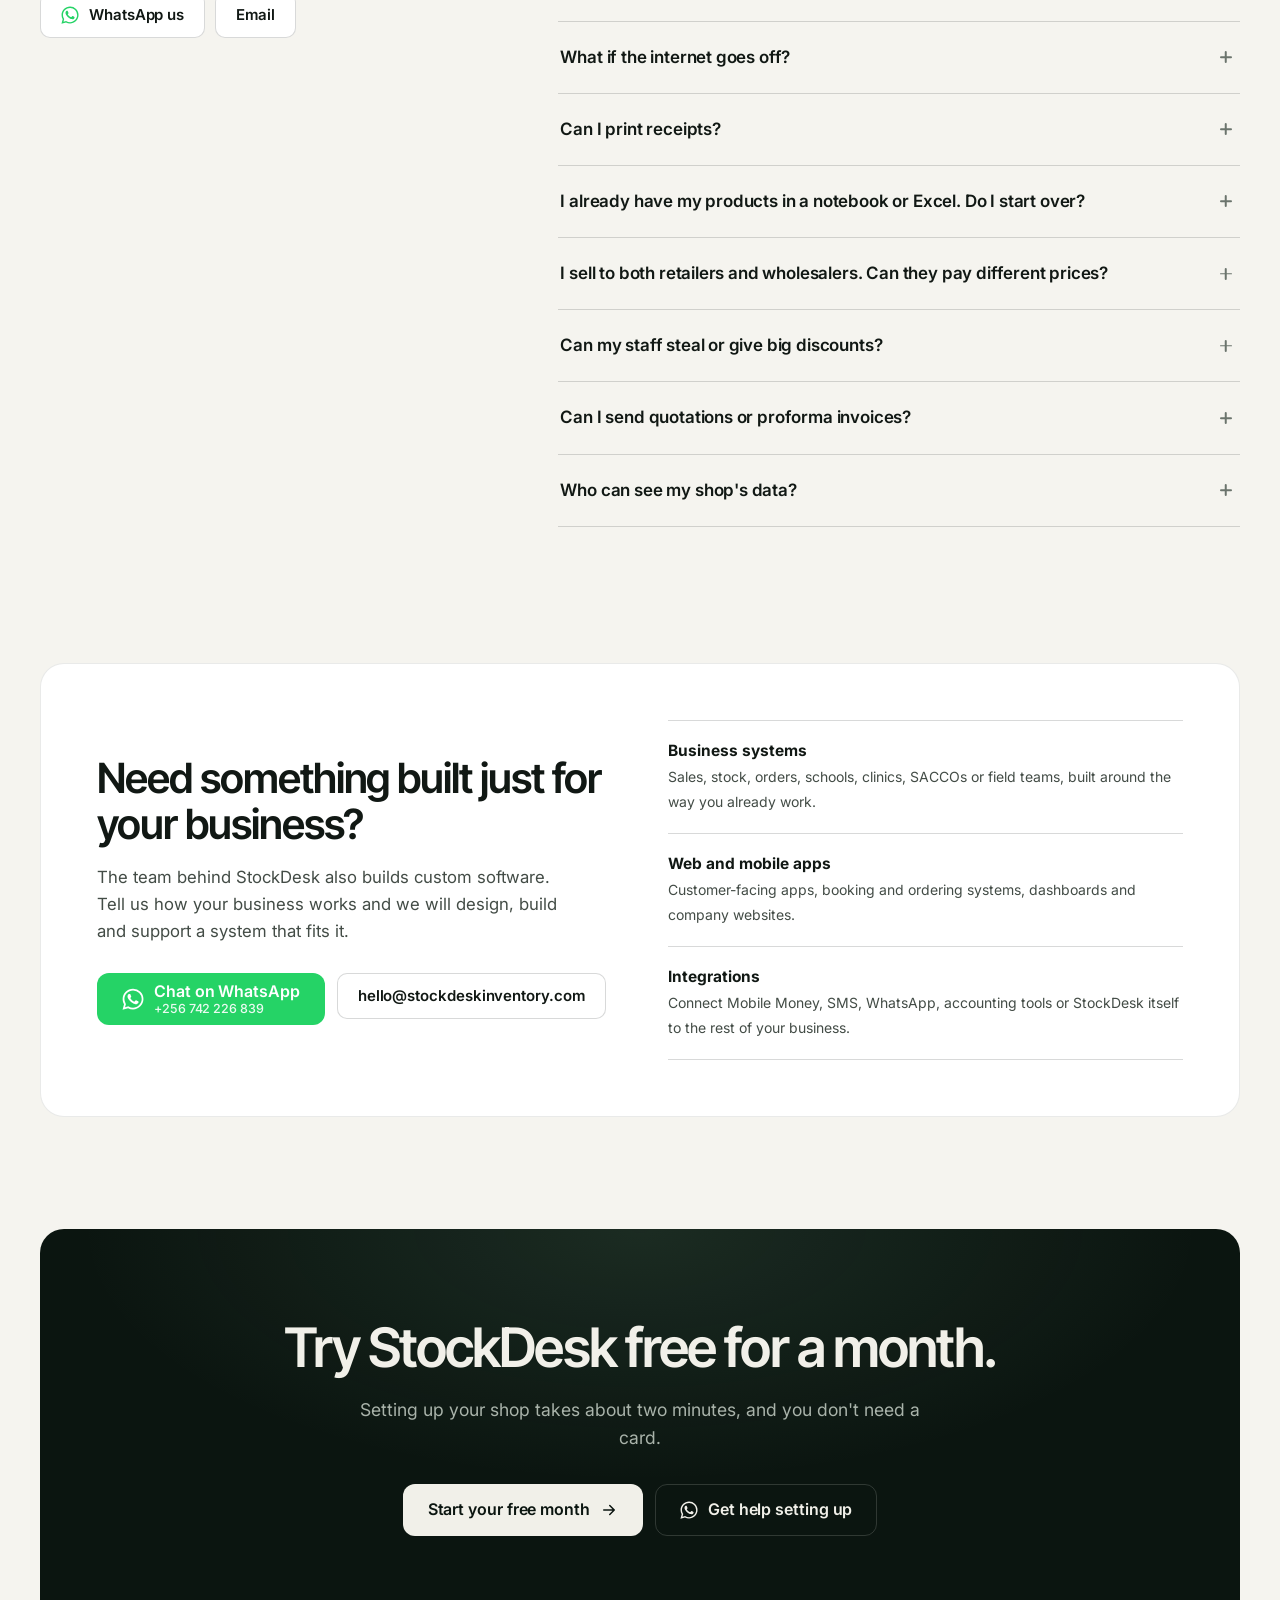
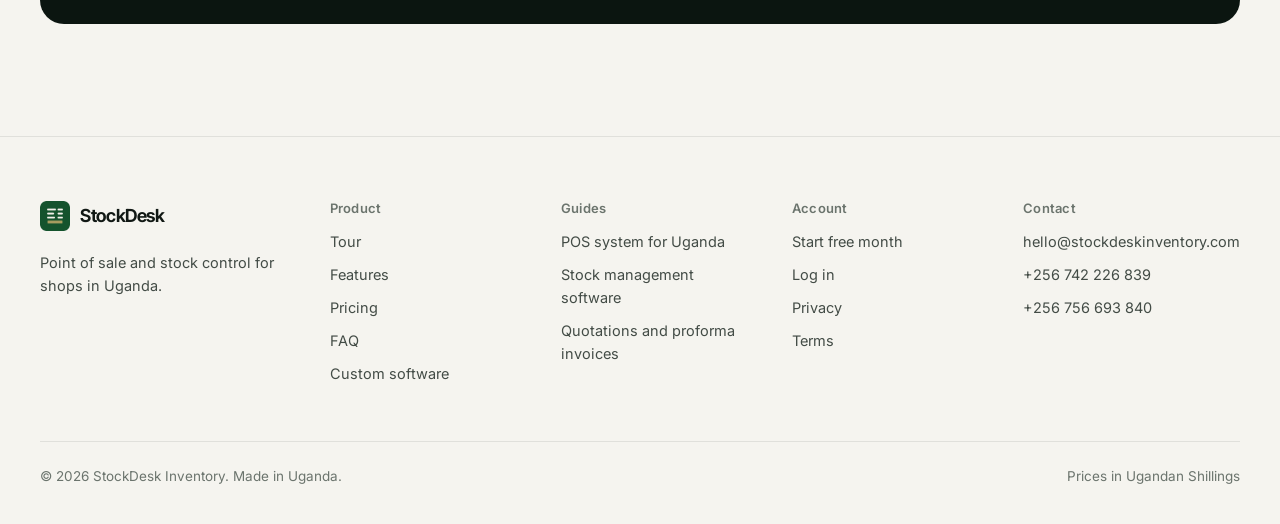
==== commit 64e6c32c: "New sale video in the forest-green app; button says 30 seconds The walkthrough is re-recorded from t" ====
--- a/index.html
+++ b/index.html
@@ -16,22 +16,22 @@
   <meta property="og:title" content="StockDesk: the till, stock book and profit report for your shop" />
   <meta property="og:description" content="Point of sale, stock, credit and quotations for shops in Uganda. Works offline. First month free." />
   <meta property="og:image:alt" content="StockDesk dashboard and point of sale" />
-  <meta property="og:image" content="https://www.stockdeskinventory.com/assets/og.png" />
+  <meta property="og:image" content="https://www.stockdeskinventory.com/assets/og.png?v=8" />
   <meta property="og:image:width" content="1200" />
   <meta property="og:image:height" content="630" />
   <meta name="twitter:card" content="summary_large_image" />
   <meta name="twitter:title" content="StockDesk: the till, stock book and profit report for your shop" />
   <meta name="twitter:description" content="Point of sale, stock, credit and quotations for shops in Uganda. Works offline. First month free." />
-  <meta name="twitter:image" content="https://www.stockdeskinventory.com/assets/og.png" />
-
-  <link rel="icon" type="image/svg+xml" href="assets/favicon.svg" />
-  <link rel="icon" type="image/png" sizes="192x192" href="assets/icon-192.png" />
-  <link rel="apple-touch-icon" href="assets/apple-touch-icon.png" />
+  <meta name="twitter:image" content="https://www.stockdeskinventory.com/assets/og.png?v=8" />
+
+  <link rel="icon" type="image/svg+xml" href="assets/favicon.svg?v=8" />
+  <link rel="icon" type="image/png" sizes="192x192" href="assets/icon-192.png?v=8" />
+  <link rel="apple-touch-icon" href="assets/apple-touch-icon.png?v=8" />
 
   <link rel="preconnect" href="https://fonts.googleapis.com" />
   <link rel="preconnect" href="https://fonts.gstatic.com" crossorigin />
   <link rel="stylesheet" href="https://fonts.googleapis.com/css2?family=Inter:wght@400;500;600;700&family=Inter+Tight:wght@600;700&display=swap" />
-  <link rel="preload" as="image" href="assets/shots/dashboard-dark.webp" />
+  <link rel="preload" as="image" href="assets/shots/dashboard-dark.webp?v=8" />
   <link rel="stylesheet" href="styles.css?v=7" />
   <script>
     document.documentElement.classList.remove('no-js');
@@ -149,7 +149,7 @@
   "@type": "Organization",
   "name": "StockDesk Inventory",
   "url": "https://www.stockdeskinventory.com/",
-  "logo": "https://www.stockdeskinventory.com/assets/icon-512.png",
+  "logo": "https://www.stockdeskinventory.com/assets/icon-512.png?v=8",
   "email": "hello@stockdeskinventory.com",
   "address": {
     "@type": "PostalAddress",
@@ -221,7 +221,7 @@
   <header class="nav" id="nav">
     <div class="container nav-inner">
       <a class="brand" href="#top" aria-label="StockDesk home">
-        <img src="assets/icon-192.png" alt="" width="34" height="34" />
+        <img src="assets/icon-192.png?v=8" alt="" width="34" height="34" />
         StockDesk
       </a>
       <nav class="nav-links" aria-label="Main">
@@ -279,7 +279,7 @@
               <span data-i18n="cta.main">Start your free month</span> <svg class="btn-arrow"><use href="#i-arrow"/></svg>
             </a>
             <button class="btn btn-ghost btn-lg" type="button" data-video>
-              <span class="play-dot"><svg><use href="#i-play"/></svg></span> <span data-i18n="hero.watch">Watch a sale in 40 seconds</span>
+              <span class="play-dot"><svg><use href="#i-play"/></svg></span> <span data-i18n="hero.watch">Watch a sale in 30 seconds</span>
             </button>
           </div>
           <p class="hero-note">
@@ -292,10 +292,10 @@
         <div class="hero-stage">
           <div class="frame hero-frame" id="heroFrame">
             <div class="frame-bar" aria-hidden="true"><i></i><i></i><i></i><span>app.stockdeskinventory.com</span></div>
-            <img src="assets/shots/dashboard-dark.webp" width="2400" height="1500" alt="StockDesk dashboard showing today's orders, revenue, profit, a 7-day sales chart, top products and low-stock warnings" fetchpriority="high" />
+            <img src="assets/shots/dashboard-dark.webp?v=8" width="2400" height="1500" alt="StockDesk dashboard showing today's orders, revenue, profit, a 7-day sales chart, top products and low-stock warnings" fetchpriority="high" />
           </div>
           <div class="phone" aria-hidden="true">
-            <img src="assets/shots/phone-pos-dark.webp" width="780" height="1688" alt="" loading="lazy" />
+            <img src="assets/shots/phone-pos-dark.webp?v=8" width="780" height="1688" alt="" loading="lazy" />
           </div>
         </div>
       </div>
@@ -332,8 +332,8 @@
 
           <div class="tour-panel is-in" role="tabpanel" id="panel-dash" aria-labelledby="tab-dash">
             <div class="tour-frame">
-              <img class="shot-light" src="assets/shots/dashboard-light.webp" width="2400" height="1500" loading="lazy" alt="Dashboard with sales, profit, stock and money owed at a glance" />
-              <img class="shot-dark" src="assets/shots/dashboard-dark.webp" width="2400" height="1500" loading="lazy" alt="Dashboard with sales, profit, stock and money owed at a glance" />
+              <img class="shot-light" src="assets/shots/dashboard-light.webp?v=8" width="2400" height="1500" loading="lazy" alt="Dashboard with sales, profit, stock and money owed at a glance" />
+              <img class="shot-dark" src="assets/shots/dashboard-dark.webp?v=8" width="2400" height="1500" loading="lazy" alt="Dashboard with sales, profit, stock and money owed at a glance" />
             </div>
             <div class="tour-caption">
               <div><h3>Today and this month</h3><p>Orders, sales and profit, compared with last month.</p></div>
@@ -344,8 +344,8 @@
 
           <div class="tour-panel" role="tabpanel" id="panel-pos" aria-labelledby="tab-pos" hidden>
             <div class="tour-frame">
-              <img class="shot-light" src="assets/shots/pos-light.webp" width="2400" height="1500" loading="lazy" alt="Point of sale with products, a cart and payment options" />
-              <img class="shot-dark" src="assets/shots/pos-dark.webp" width="2400" height="1500" loading="lazy" alt="Point of sale with products, a cart and payment options" />
+              <img class="shot-light" src="assets/shots/pos-light.webp?v=8" width="2400" height="1500" loading="lazy" alt="Point of sale with products, a cart and payment options" />
+              <img class="shot-dark" src="assets/shots/pos-dark.webp?v=8" width="2400" height="1500" loading="lazy" alt="Point of sale with products, a cart and payment options" />
             </div>
             <div class="tour-caption">
               <div><h3>Search, tap or scan</h3><p>Find a product by name, tap it, or use a USB barcode scanner. Stock left shows on every item.</p></div>
@@ -356,8 +356,8 @@
 
           <div class="tour-panel" role="tabpanel" id="panel-cust" aria-labelledby="tab-cust" hidden>
             <div class="tour-frame">
-              <img class="shot-light" src="assets/shots/customers-light.webp" width="2400" height="1500" loading="lazy" alt="Customers list with balances owed, WhatsApp reminders and receive payment buttons" />
-              <img class="shot-dark" src="assets/shots/customers-dark.webp" width="2400" height="1500" loading="lazy" alt="Customers list with balances owed, WhatsApp reminders and receive payment buttons" />
+              <img class="shot-light" src="assets/shots/customers-light.webp?v=8" width="2400" height="1500" loading="lazy" alt="Customers list with balances owed, WhatsApp reminders and receive payment buttons" />
+              <img class="shot-dark" src="assets/shots/customers-dark.webp?v=8" width="2400" height="1500" loading="lazy" alt="Customers list with balances owed, WhatsApp reminders and receive payment buttons" />
             </div>
             <div class="tour-caption">
               <div><h3>Credit limits and due dates</h3><p>Set how much each customer may owe and when. StockDesk stops a sale that would go over.</p></div>
@@ -368,8 +368,8 @@
 
           <div class="tour-panel" role="tabpanel" id="panel-rep" aria-labelledby="tab-rep" hidden>
             <div class="tour-frame">
-              <img class="shot-light" src="assets/shots/reports-light.webp" width="2400" height="1500" loading="lazy" alt="Reports with revenue, profit, orders, hourly sales and top products" />
-              <img class="shot-dark" src="assets/shots/reports-dark.webp" width="2400" height="1500" loading="lazy" alt="Reports with revenue, profit, orders, hourly sales and top products" />
+              <img class="shot-light" src="assets/shots/reports-light.webp?v=8" width="2400" height="1500" loading="lazy" alt="Reports with revenue, profit, orders, hourly sales and top products" />
+              <img class="shot-dark" src="assets/shots/reports-dark.webp?v=8" width="2400" height="1500" loading="lazy" alt="Reports with revenue, profit, orders, hourly sales and top products" />
             </div>
             <div class="tour-caption">
               <div><h3>Profit from real costs</h3><p>Worked out from what each item cost you when it sold, after discounts and refunds.</p></div>
@@ -626,7 +626,7 @@
         </div>
         <div class="local-phone reveal">
           <div class="phone">
-            <img src="assets/shots/phone-dashboard-dark.webp" width="780" height="1688" loading="lazy" alt="StockDesk dashboard on a phone" />
+            <img src="assets/shots/phone-dashboard-dark.webp?v=8" width="780" height="1688" loading="lazy" alt="StockDesk dashboard on a phone" />
           </div>
         </div>
       </div>
@@ -818,7 +818,7 @@
     <div class="container">
       <div class="footer-grid">
         <div>
-          <a class="brand" href="#top"><img src="assets/icon-192.png" alt="" width="34" height="34" />StockDesk</a>
+          <a class="brand" href="#top"><img src="assets/icon-192.png?v=8" alt="" width="34" height="34" />StockDesk</a>
           <p class="footer-about">Point of sale and stock control for shops in Uganda.</p>
         </div>
         <div>
@@ -873,11 +873,11 @@
 
   <dialog class="video-modal" id="videoModal" aria-label="StockDesk sale walkthrough">
     <button type="button" class="icon-btn video-close" id="videoClose" aria-label="Close video"><svg><use href="#i-close"/></svg></button>
-    <video id="saleVideo" poster="assets/video/poster.webp" controls playsinline muted preload="none"><source src="assets/video/sale.mp4" type="video/mp4" /></video>
+    <video id="saleVideo" poster="assets/video/poster.webp?v=9" controls playsinline muted preload="none"><source src="assets/video/sale.mp4?v=9" type="video/mp4" /></video>
   </dialog>
 
   <script>window.va = window.va || function () { (window.vaq = window.vaq || []).push(arguments); };</script>
   <script defer src="/_vercel/insights/script.js"></script>
-  <script src="main.js?v=7" defer></script>
+  <script src="main.js?v=8" defer></script>
 </body>
 </html>
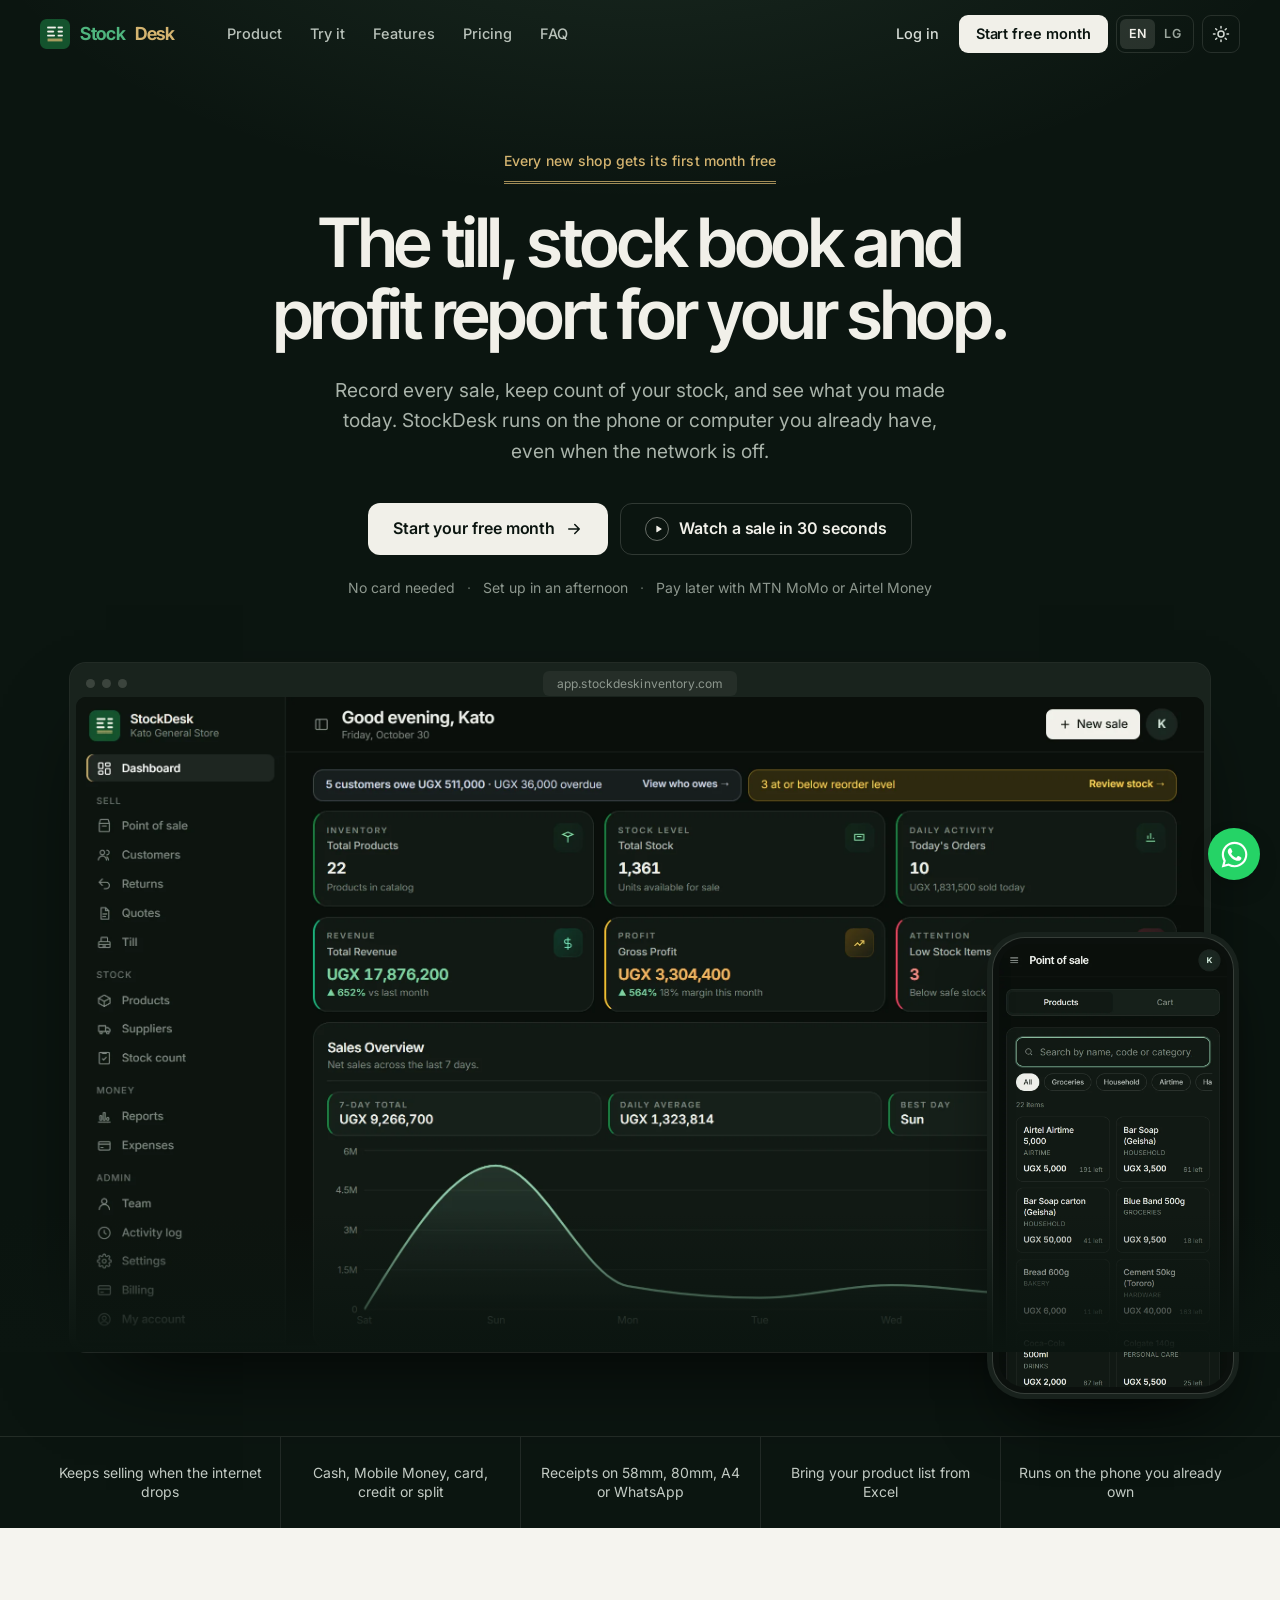
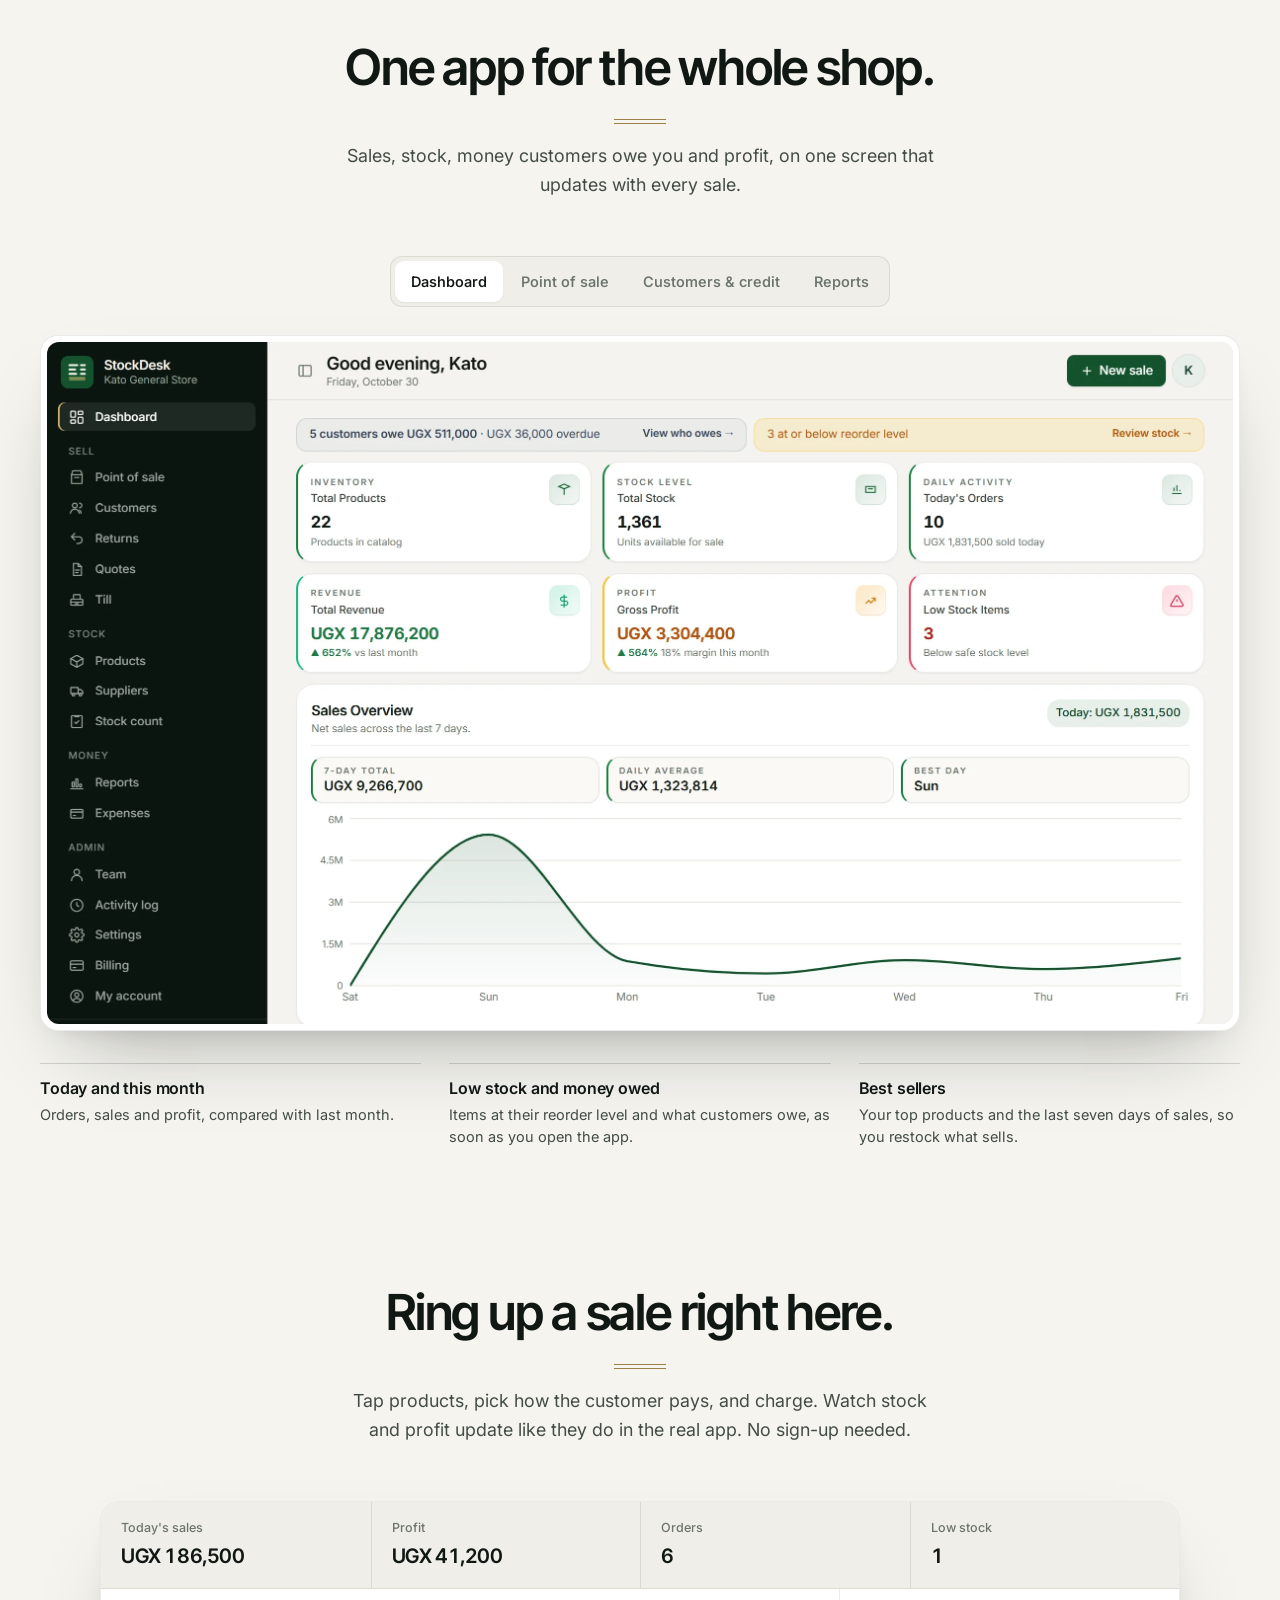
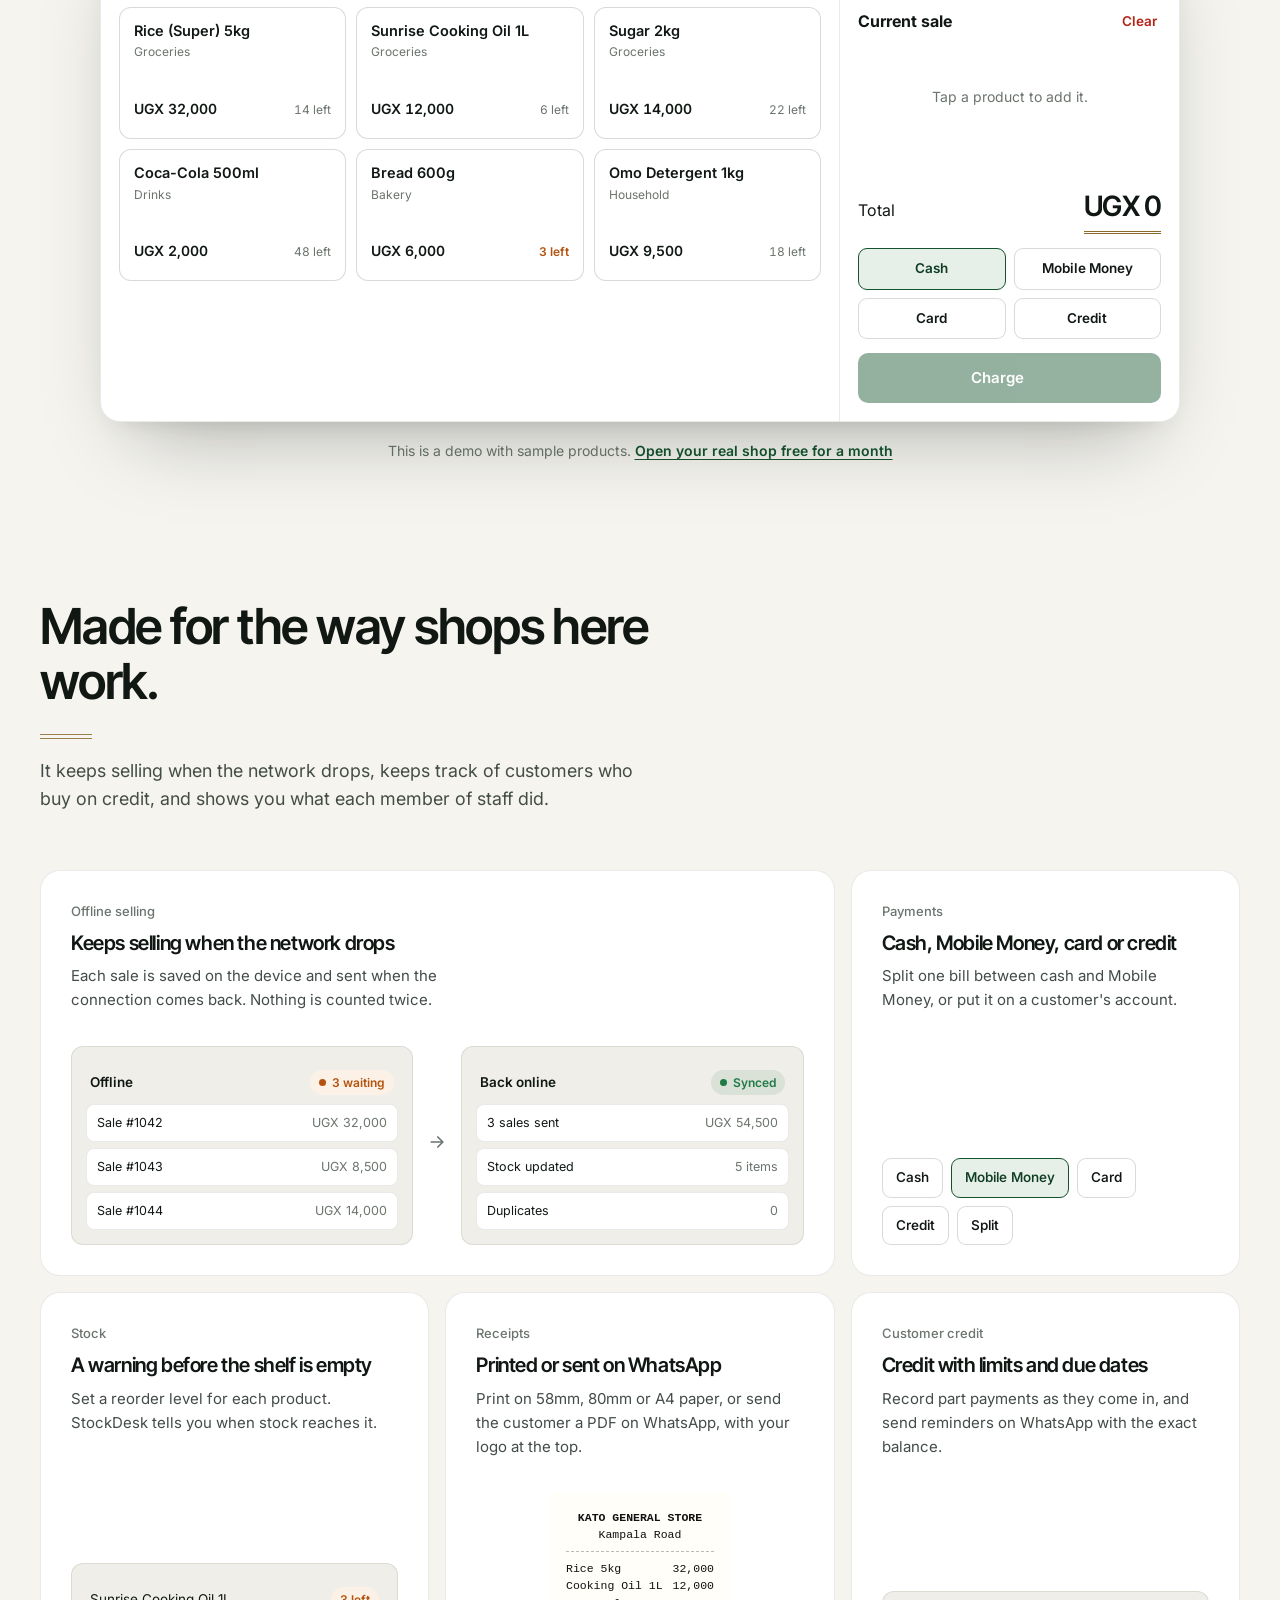
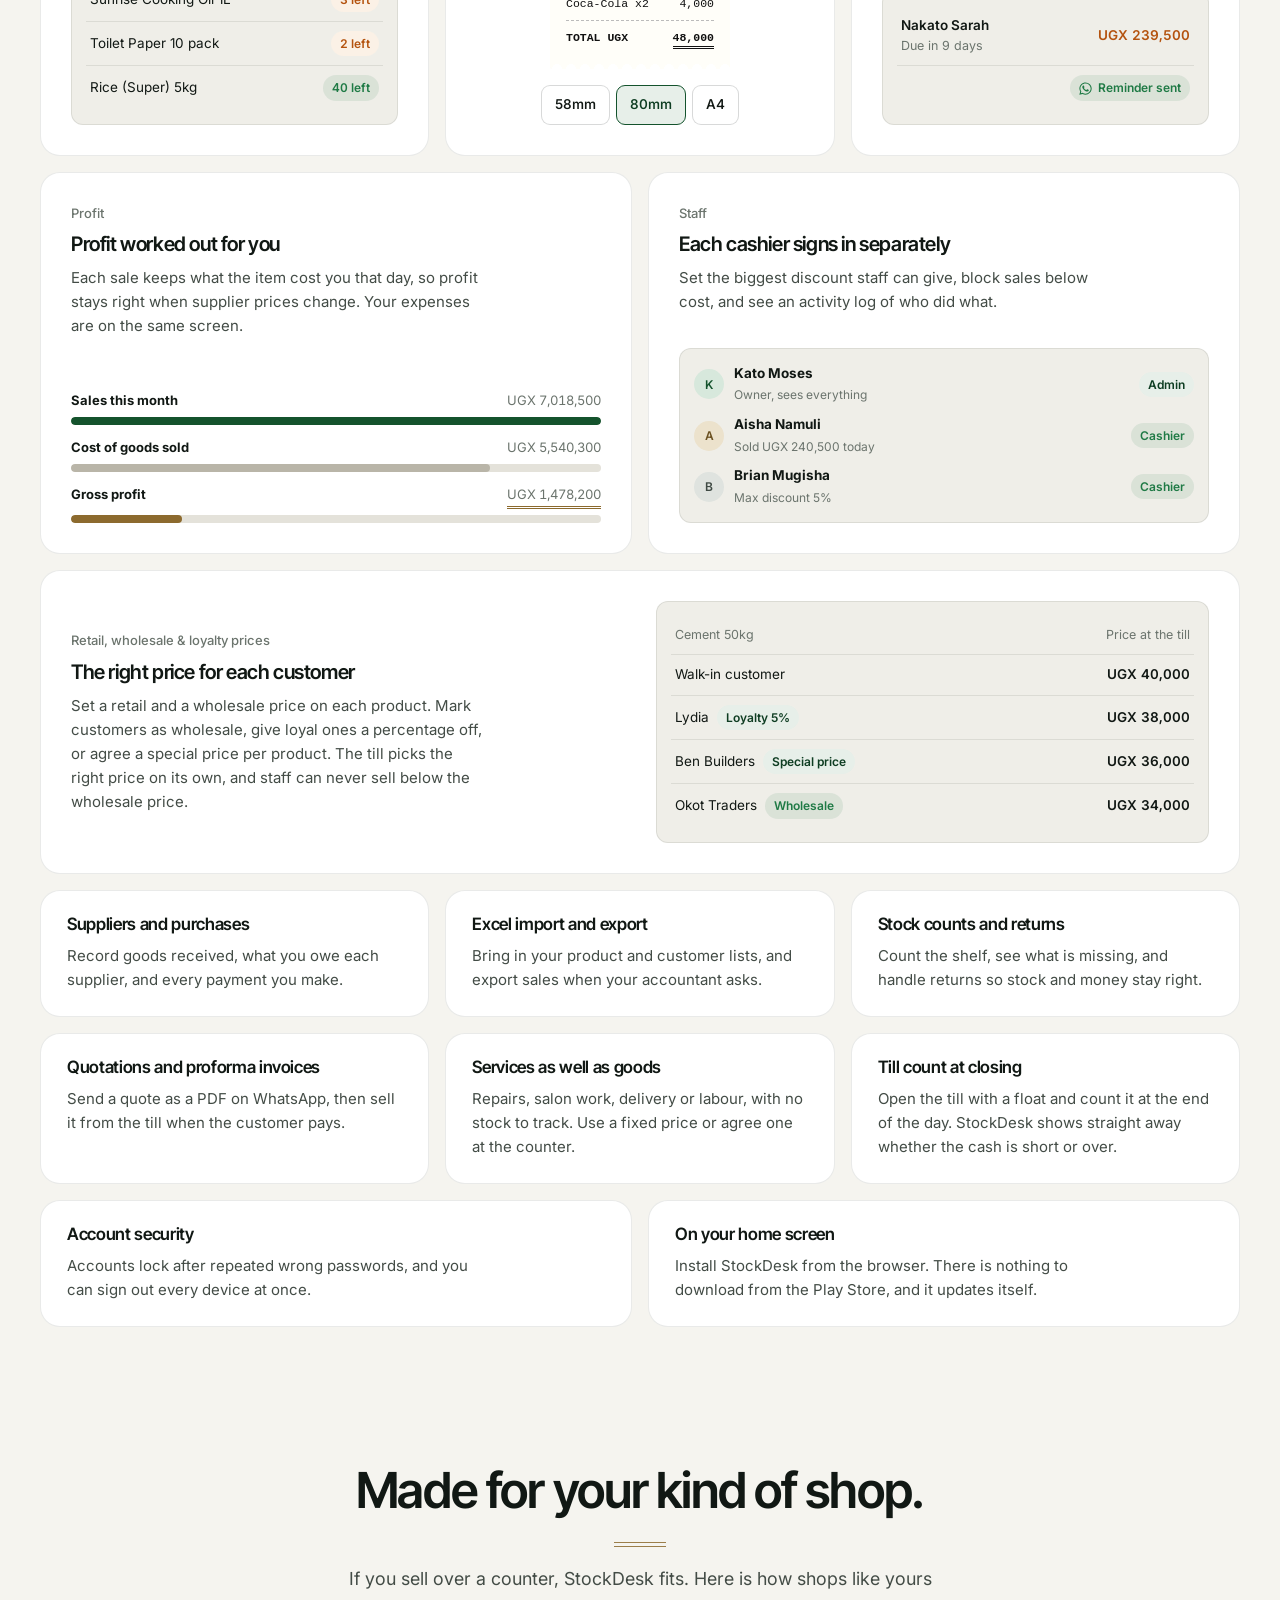
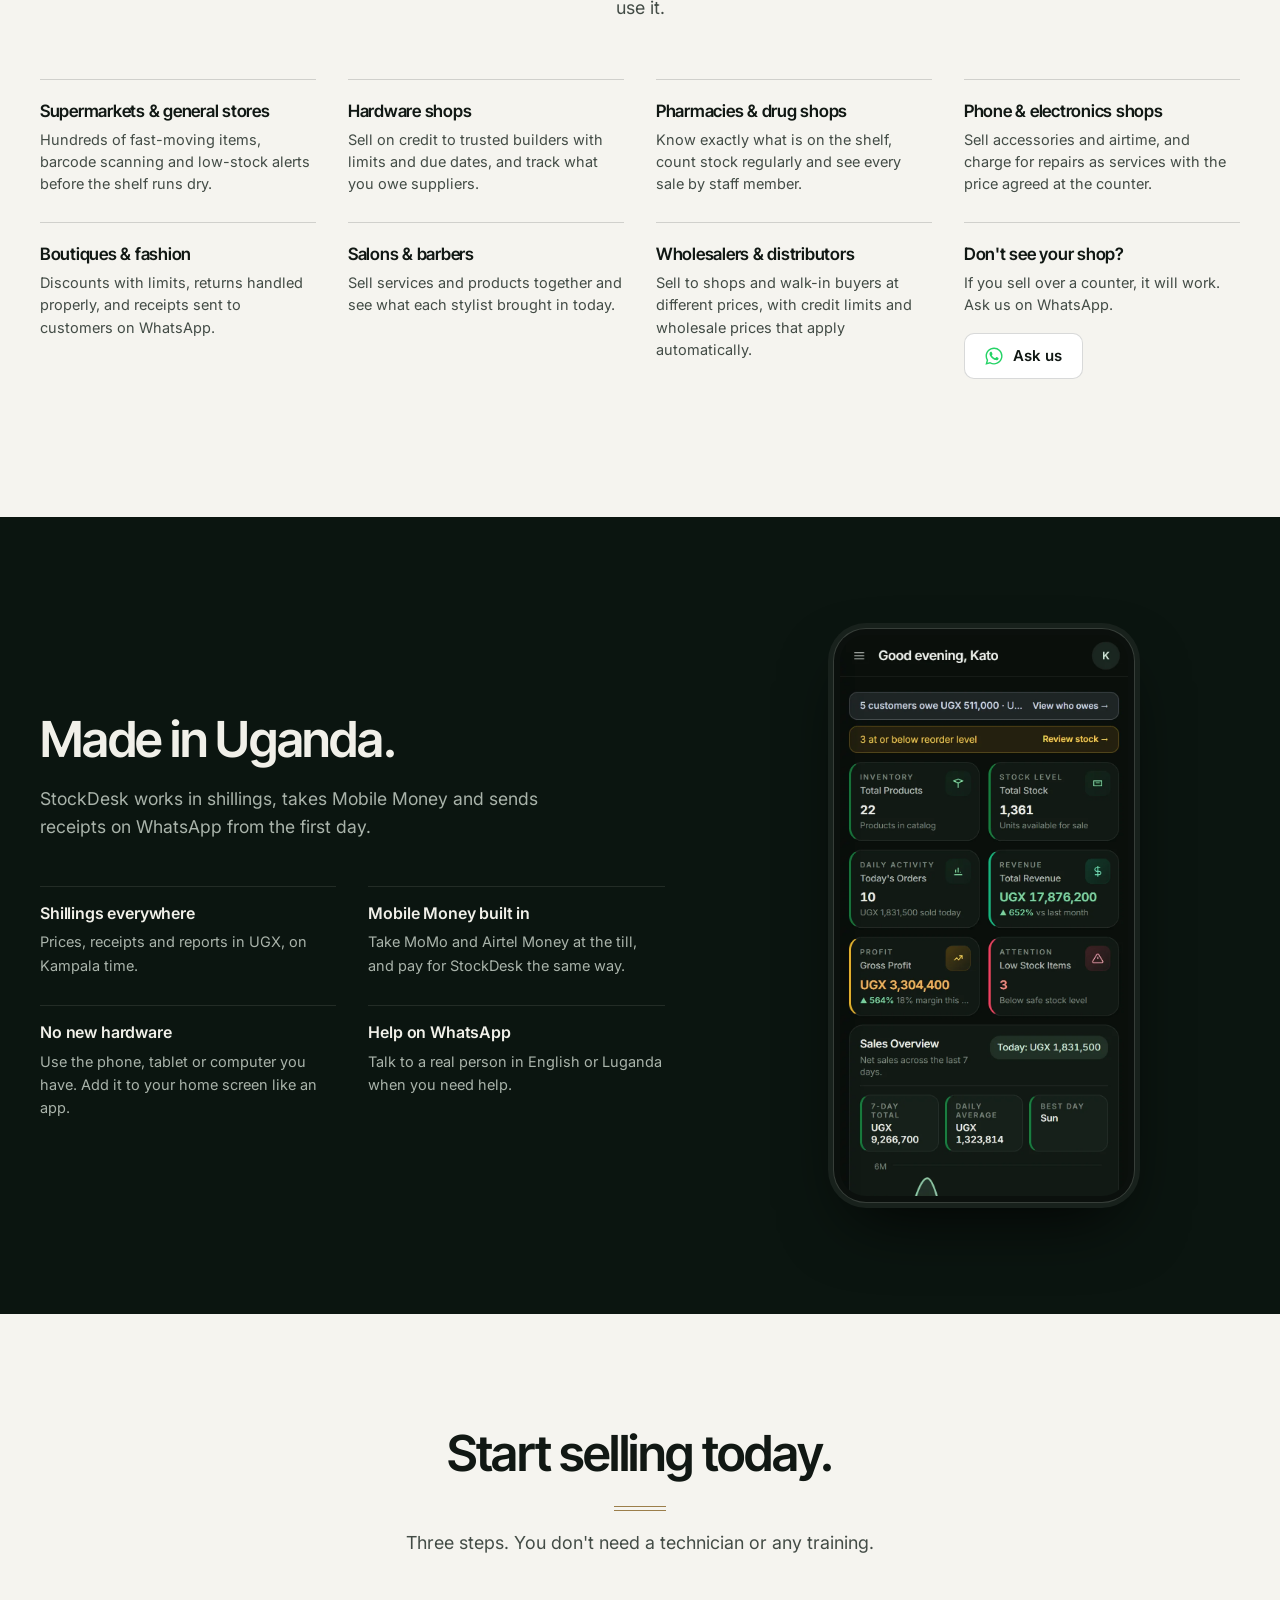
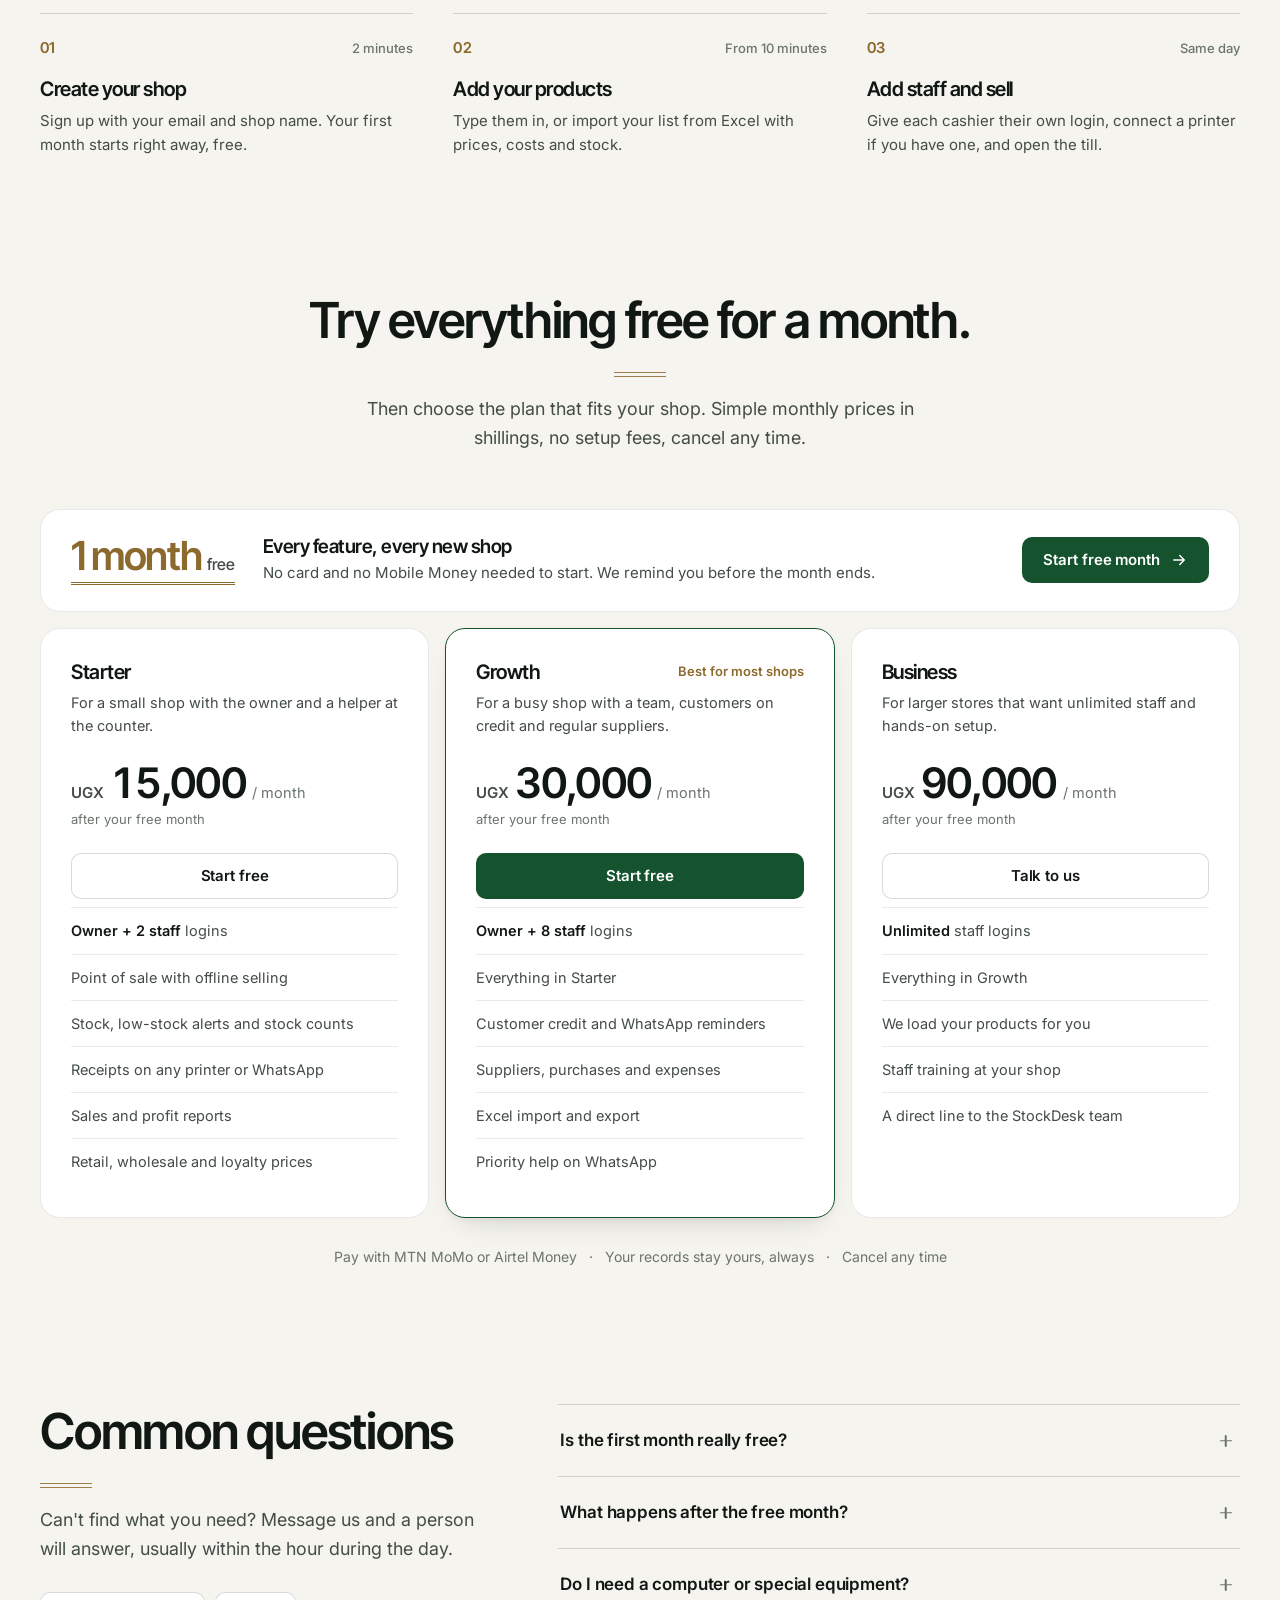
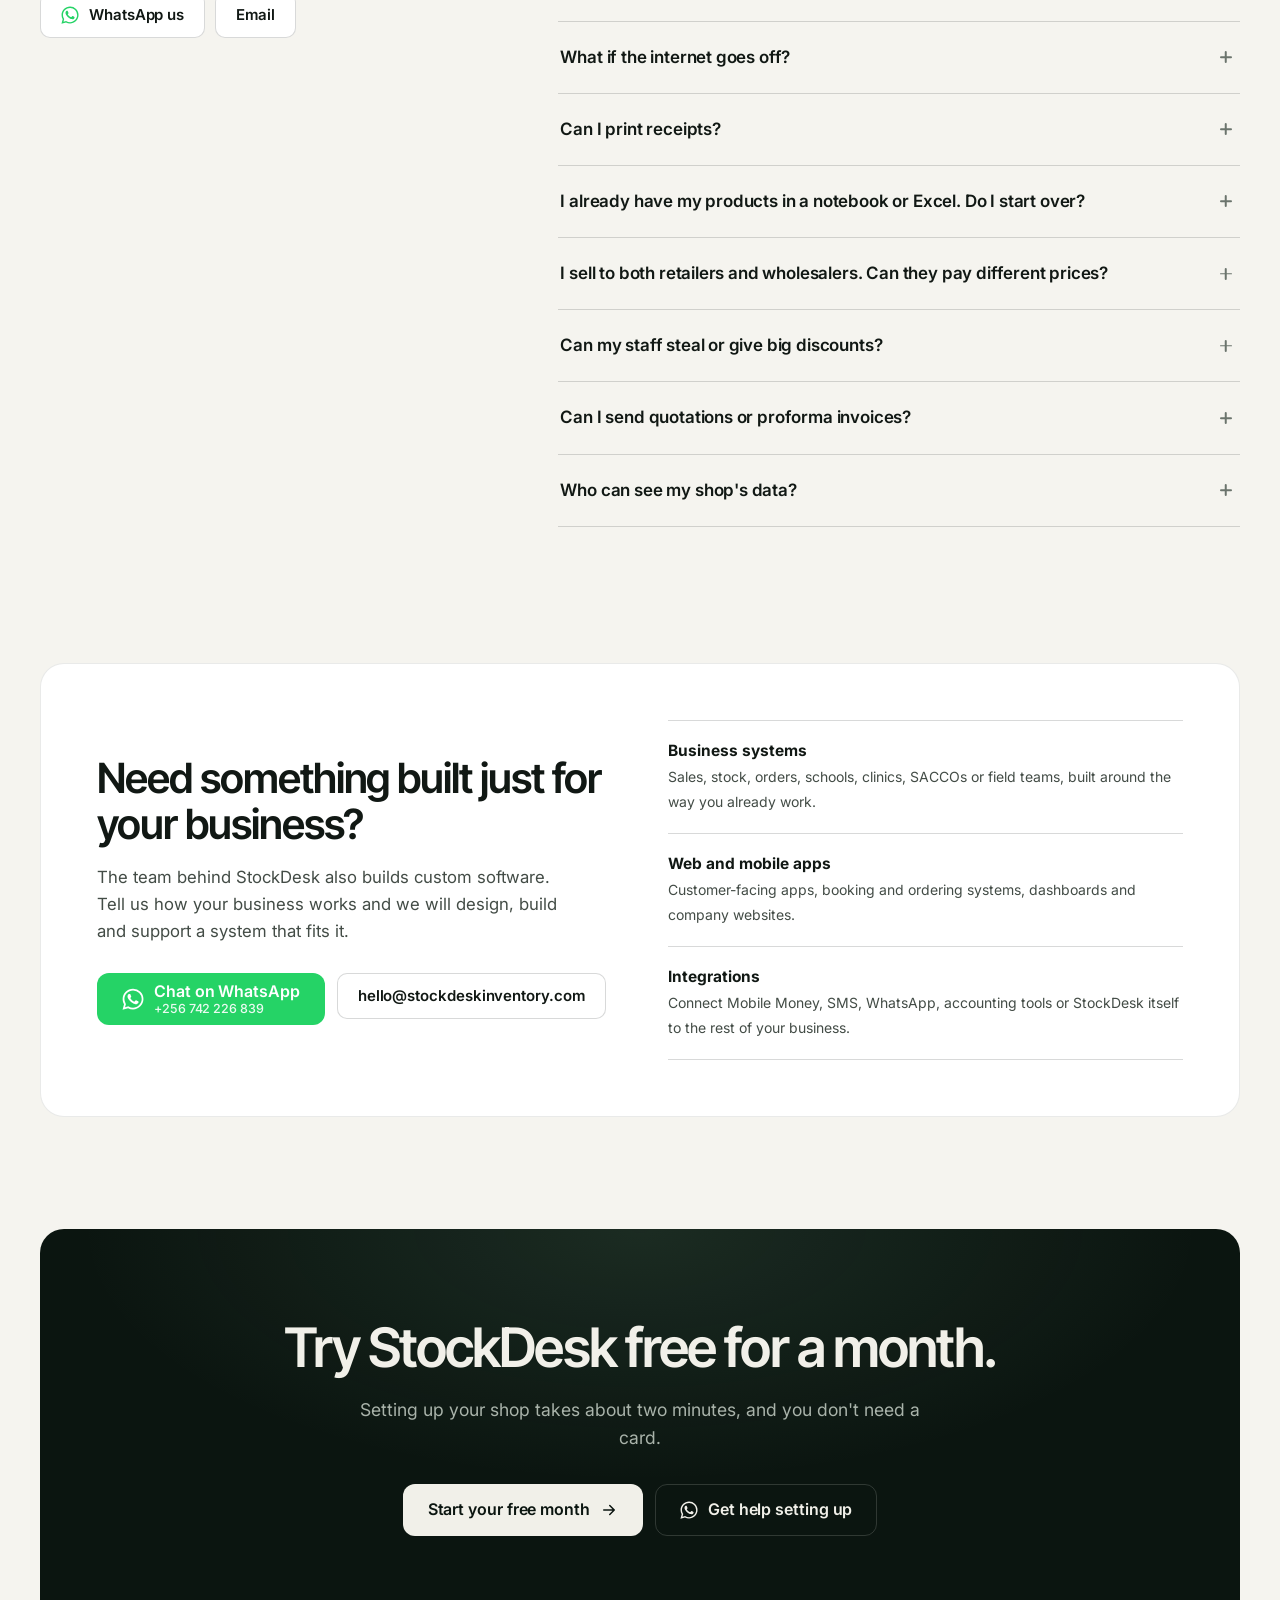
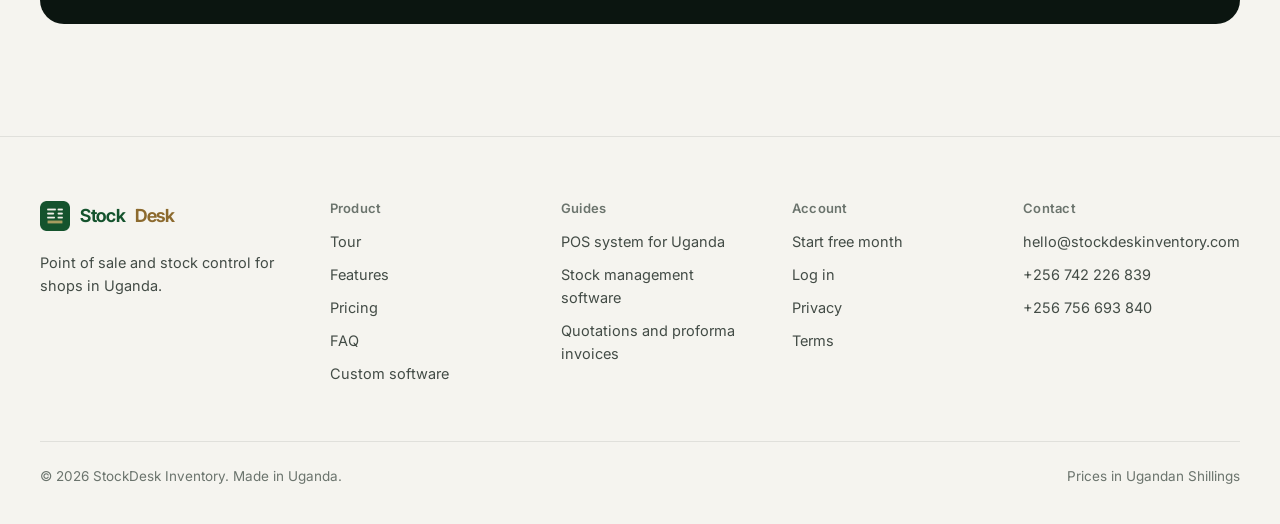
==== commit 4cda3788: "Two-colour StockDesk name like the logo Stock in green, Desk in brass in the top bar of every page a" ====
--- a/index.html
+++ b/index.html
@@ -32,7 +32,7 @@
   <link rel="preconnect" href="https://fonts.gstatic.com" crossorigin />
   <link rel="stylesheet" href="https://fonts.googleapis.com/css2?family=Inter:wght@400;500;600;700&family=Inter+Tight:wght@600;700&display=swap" />
   <link rel="preload" as="image" href="assets/shots/dashboard-dark.webp?v=8" />
-  <link rel="stylesheet" href="styles.css?v=7" />
+  <link rel="stylesheet" href="styles.css?v=8" />
   <script>
     document.documentElement.classList.remove('no-js');
     try { var t = localStorage.getItem('sd-theme'); if (t === 'light' || t === 'dark') document.documentElement.setAttribute('data-theme', t); } catch (e) {}
@@ -222,7 +222,7 @@
     <div class="container nav-inner">
       <a class="brand" href="#top" aria-label="StockDesk home">
         <img src="assets/icon-192.png?v=8" alt="" width="34" height="34" />
-        StockDesk
+        <span class="b-stock">Stock</span><span class="b-desk">Desk</span>
       </a>
       <nav class="nav-links" aria-label="Main">
         <a href="#tour" data-i18n="nav.product">Product</a>
@@ -818,7 +818,7 @@
     <div class="container">
       <div class="footer-grid">
         <div>
-          <a class="brand" href="#top"><img src="assets/icon-192.png?v=8" alt="" width="34" height="34" />StockDesk</a>
+          <a class="brand" href="#top"><img src="assets/icon-192.png?v=8" alt="" width="34" height="34" /><span class="b-stock">Stock</span><span class="b-desk">Desk</span></a>
           <p class="footer-about">Point of sale and stock control for shops in Uganda.</p>
         </div>
         <div>
--- a/styles.css
+++ b/styles.css
@@ -215,6 +215,11 @@
 .nav-inner { display: flex; align-items: center; gap: 24px; height: 68px; }
 .brand { display: inline-flex; align-items: center; gap: 10px; font-family: var(--font-display); font-weight: 650; font-size: 18px; letter-spacing: -0.02em; }
 .brand img { width: 30px; height: 30px; }
+/* Two-colour name like the logo: green Stock, brass Desk. Brighter on the ink nav, deeper on the cream footer. */
+.brand .b-stock { color: #4fb57e; }
+.brand .b-desk { color: #d4b470; }
+.footer .brand .b-stock { color: var(--accent); }
+.footer .brand .b-desk { color: var(--brass); }
 .nav-links { display: flex; gap: 4px; margin-left: 16px; }
 .nav-links a { padding: 8px 12px; border-radius: 8px; font-size: 14.5px; font-weight: 500; color: #b9c2ba; transition: color .2s; }
 .nav-links a:hover { color: #fff; }
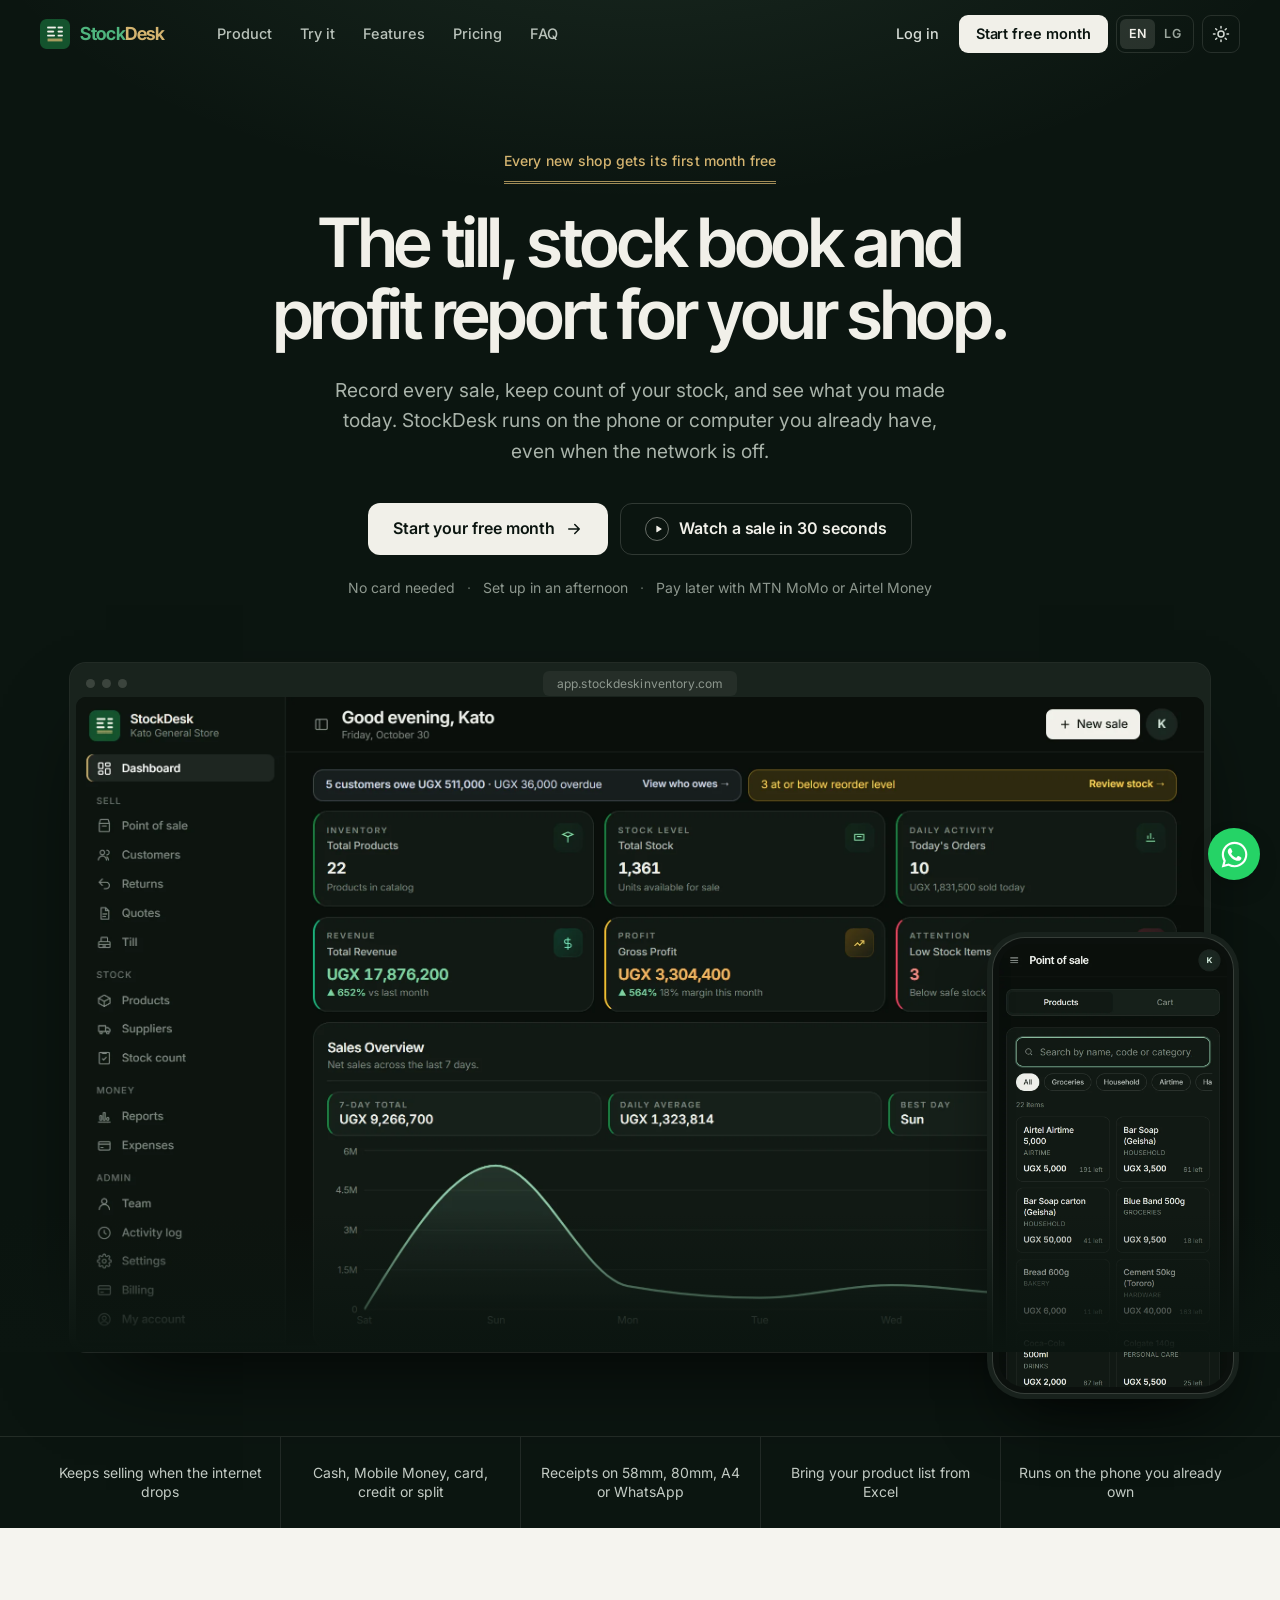
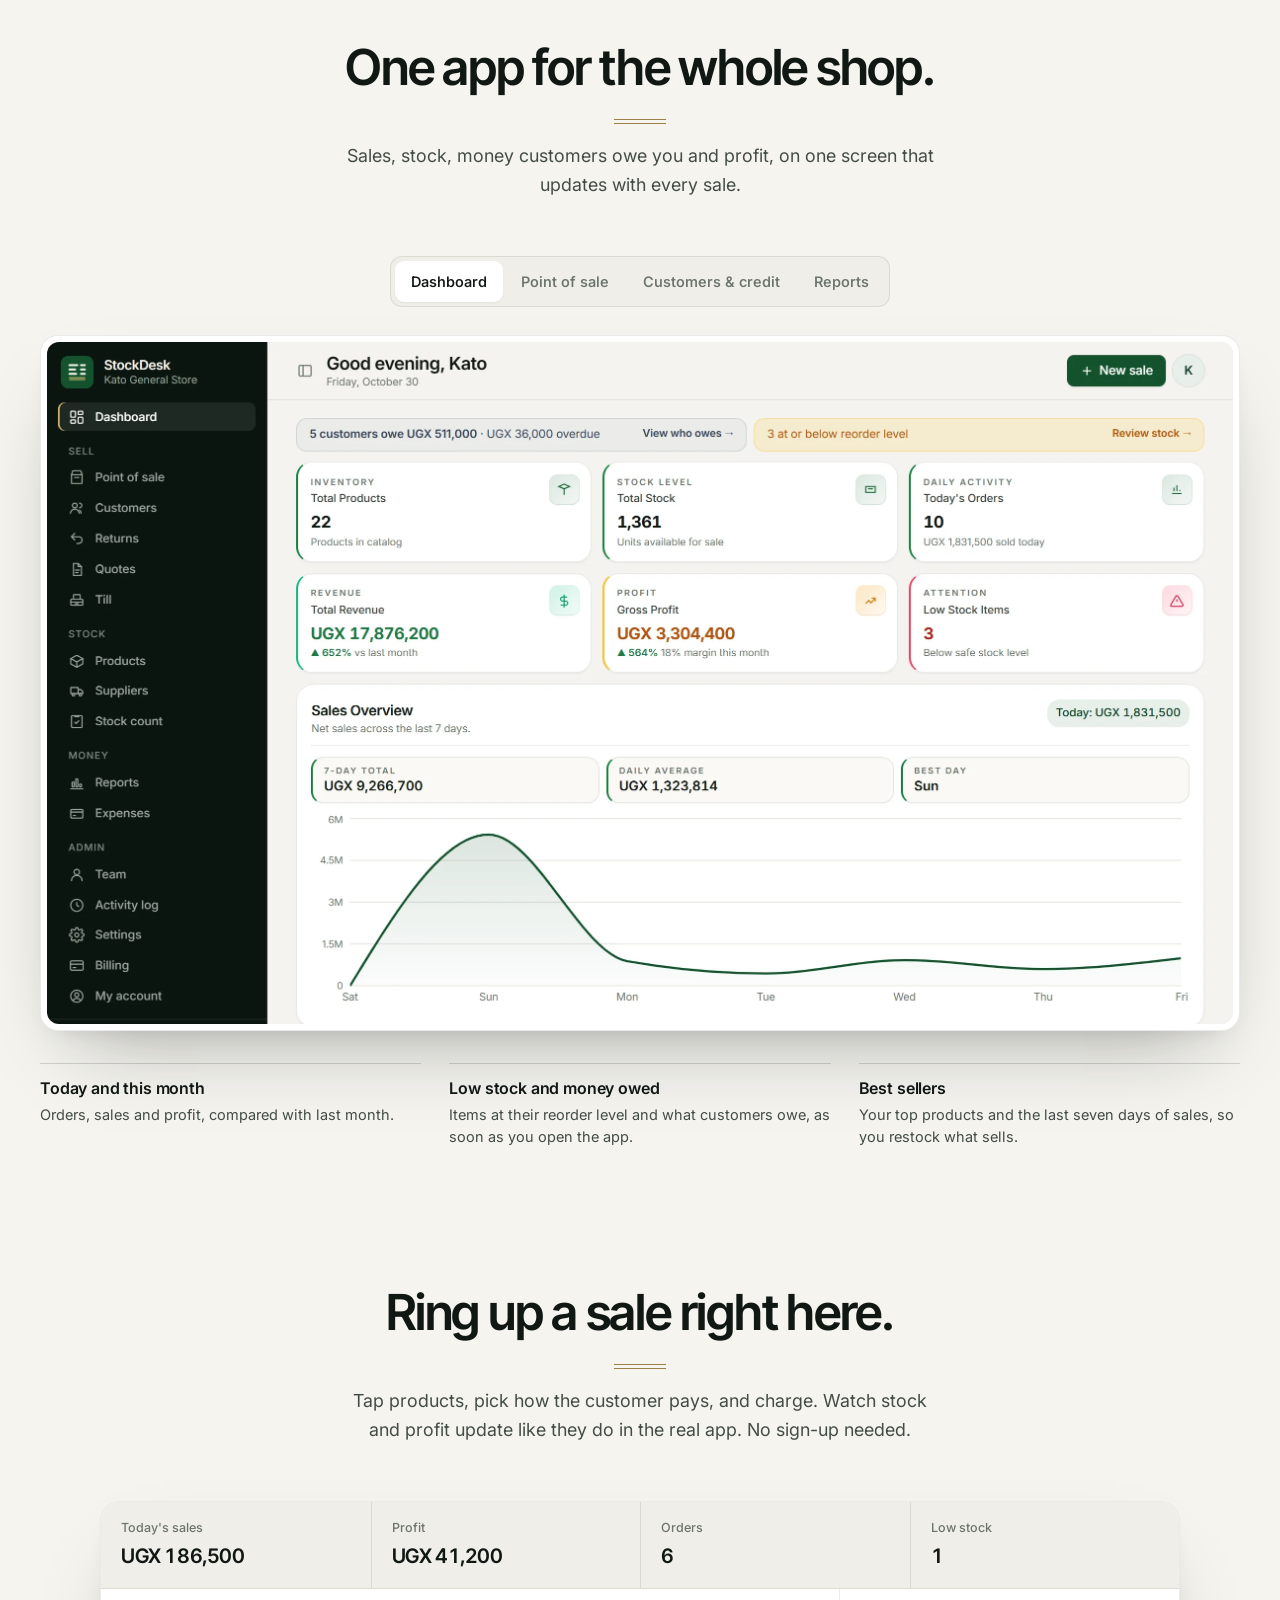
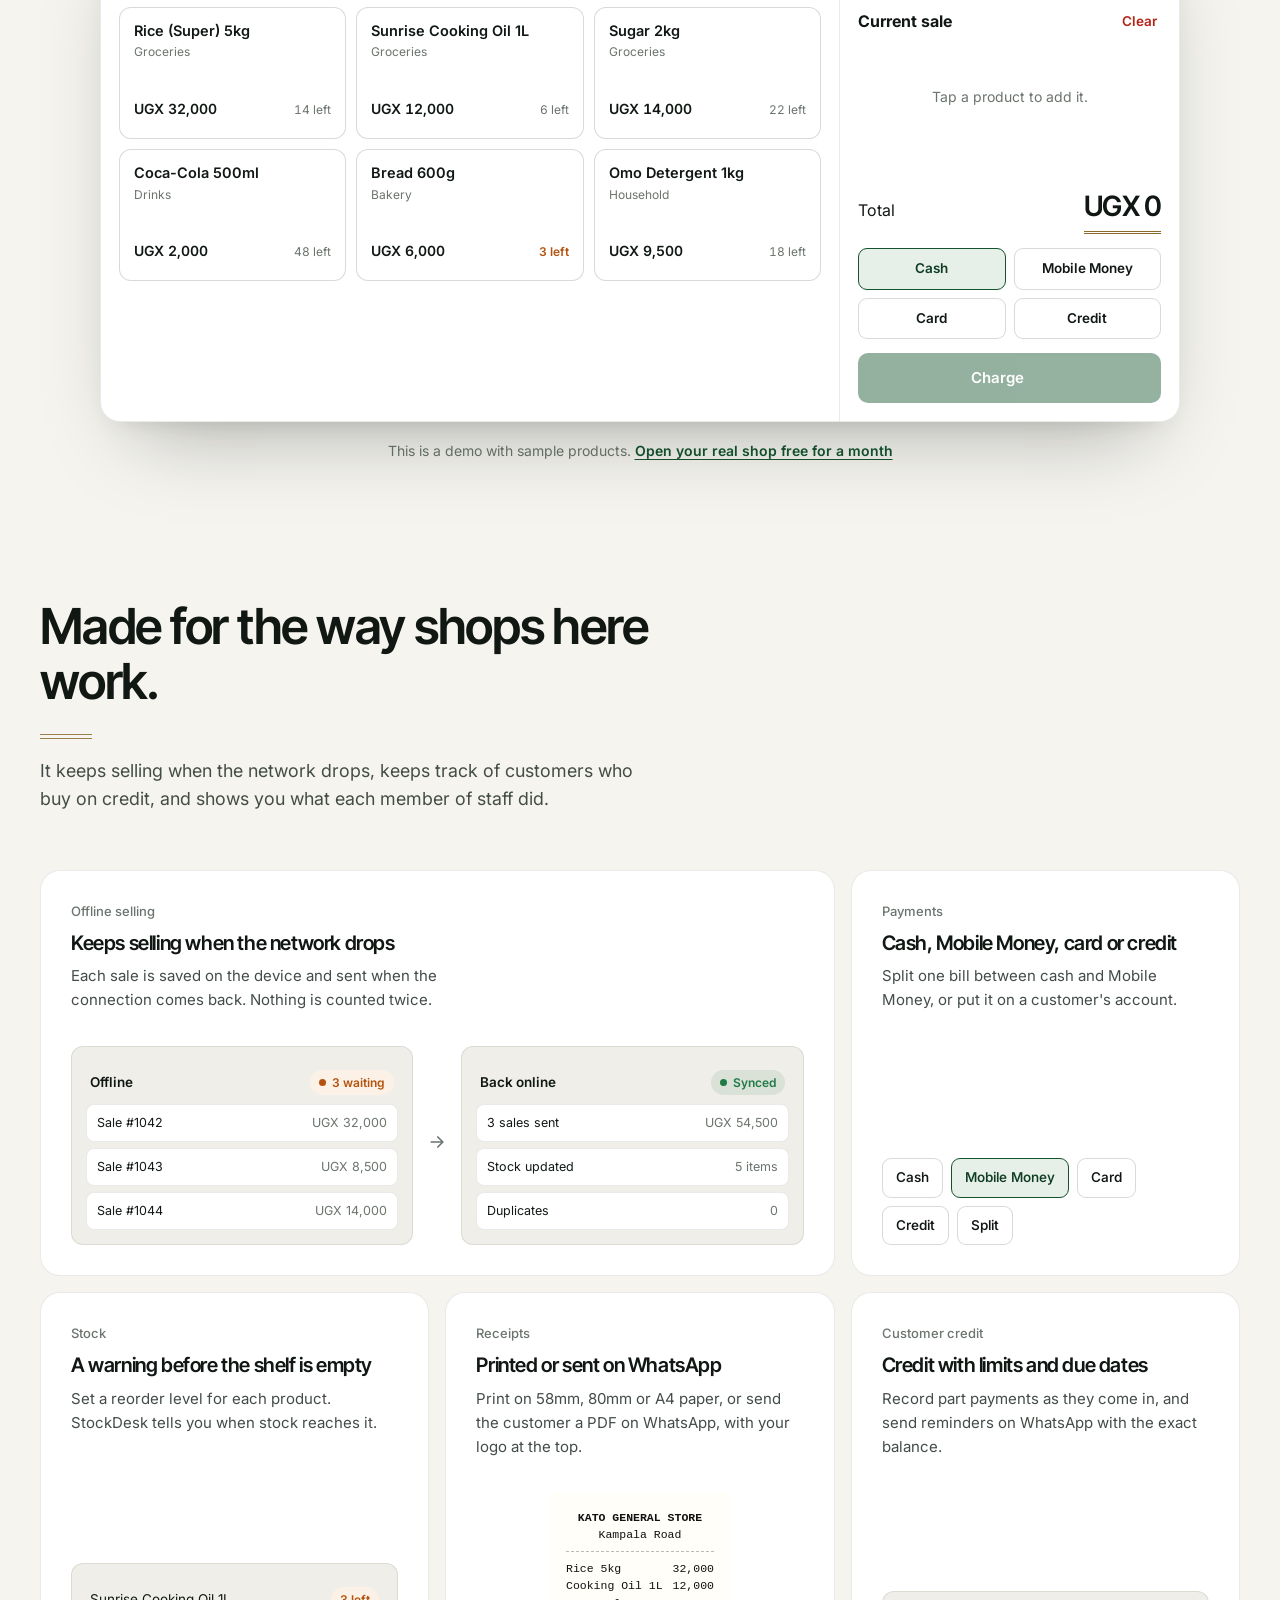
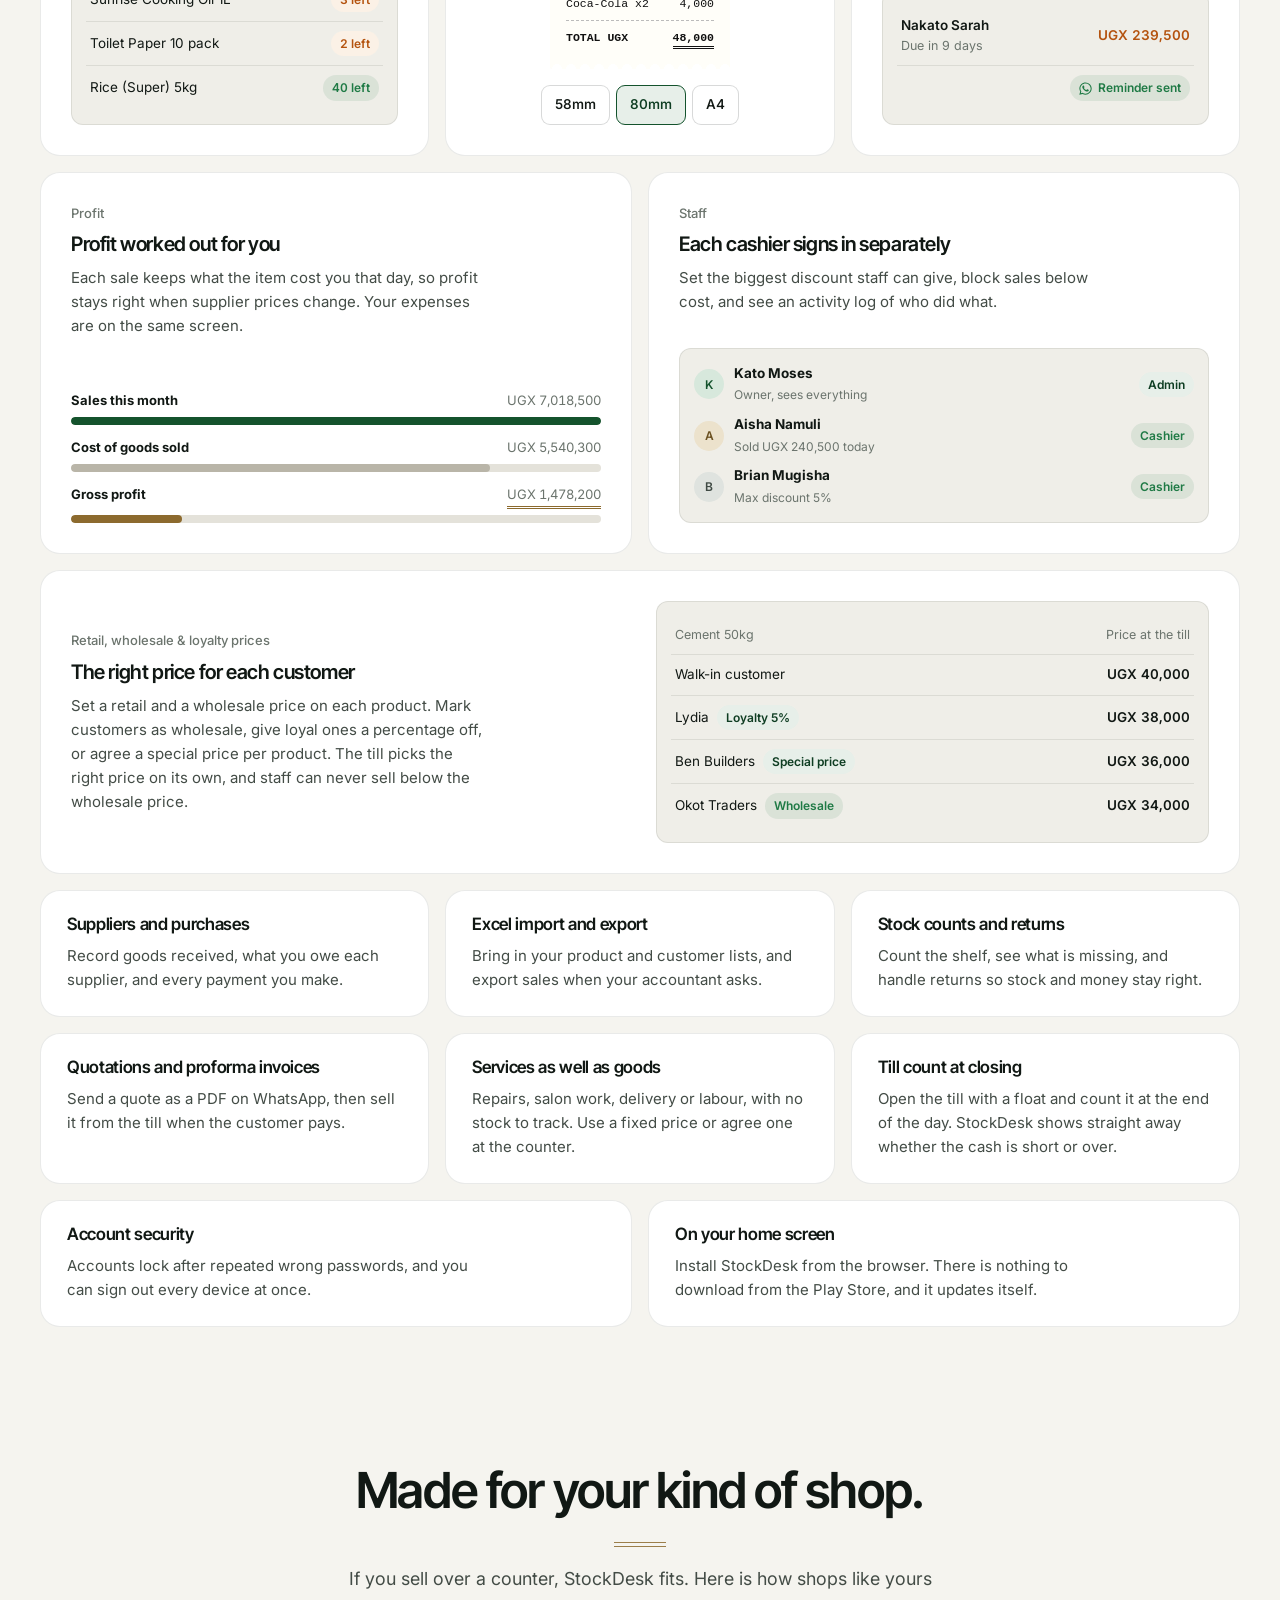
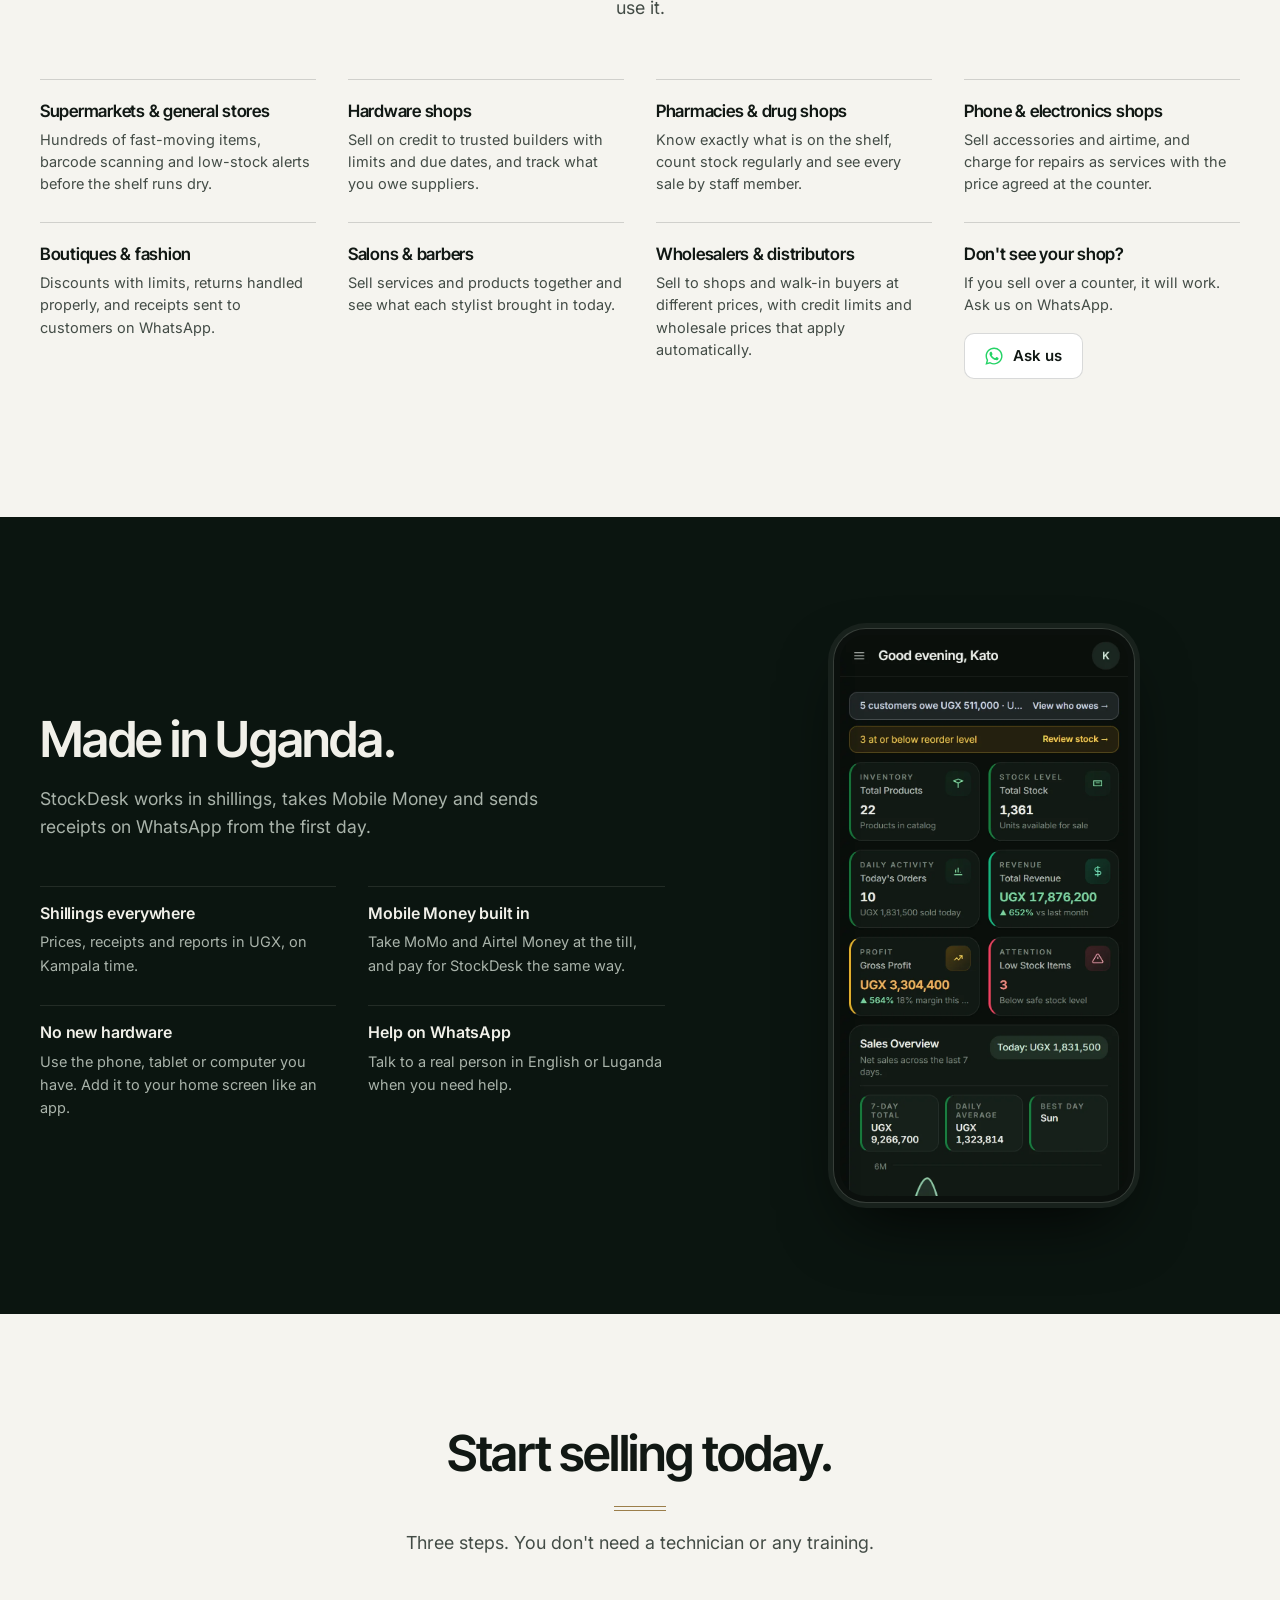
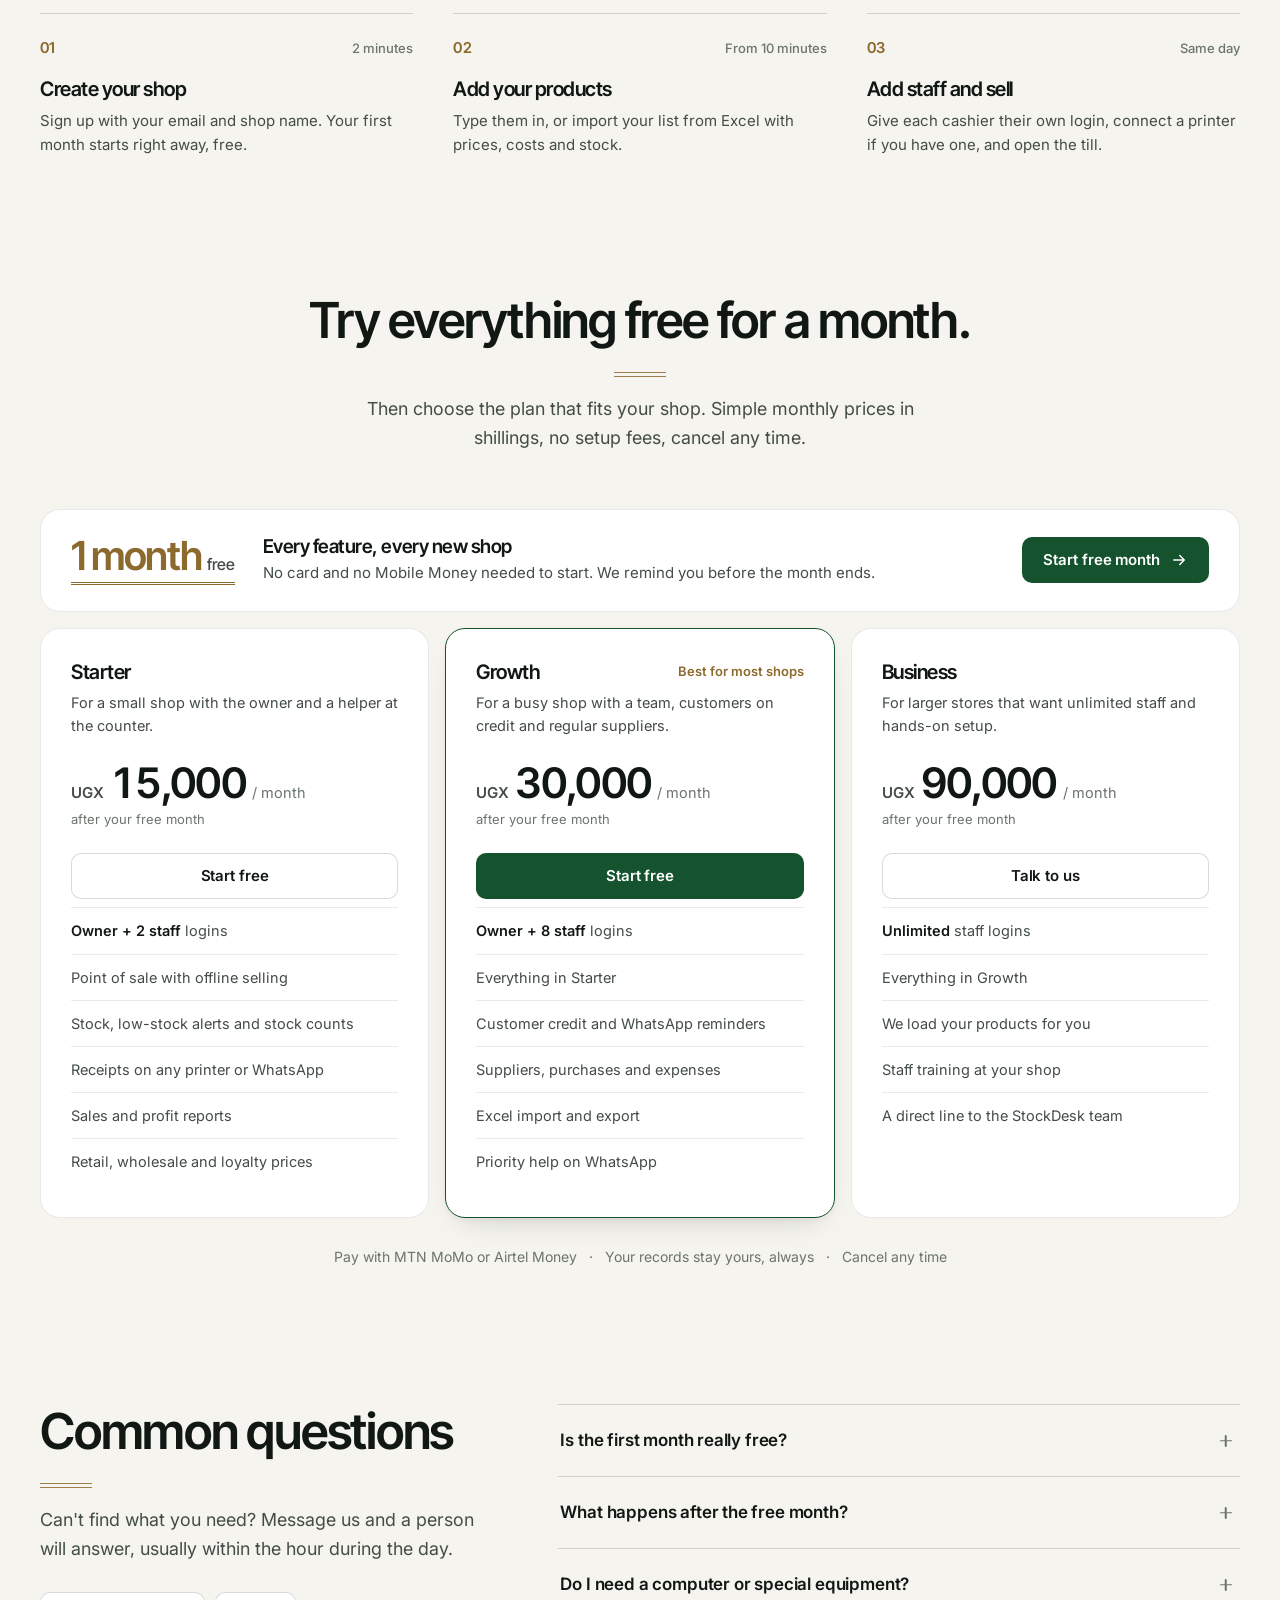
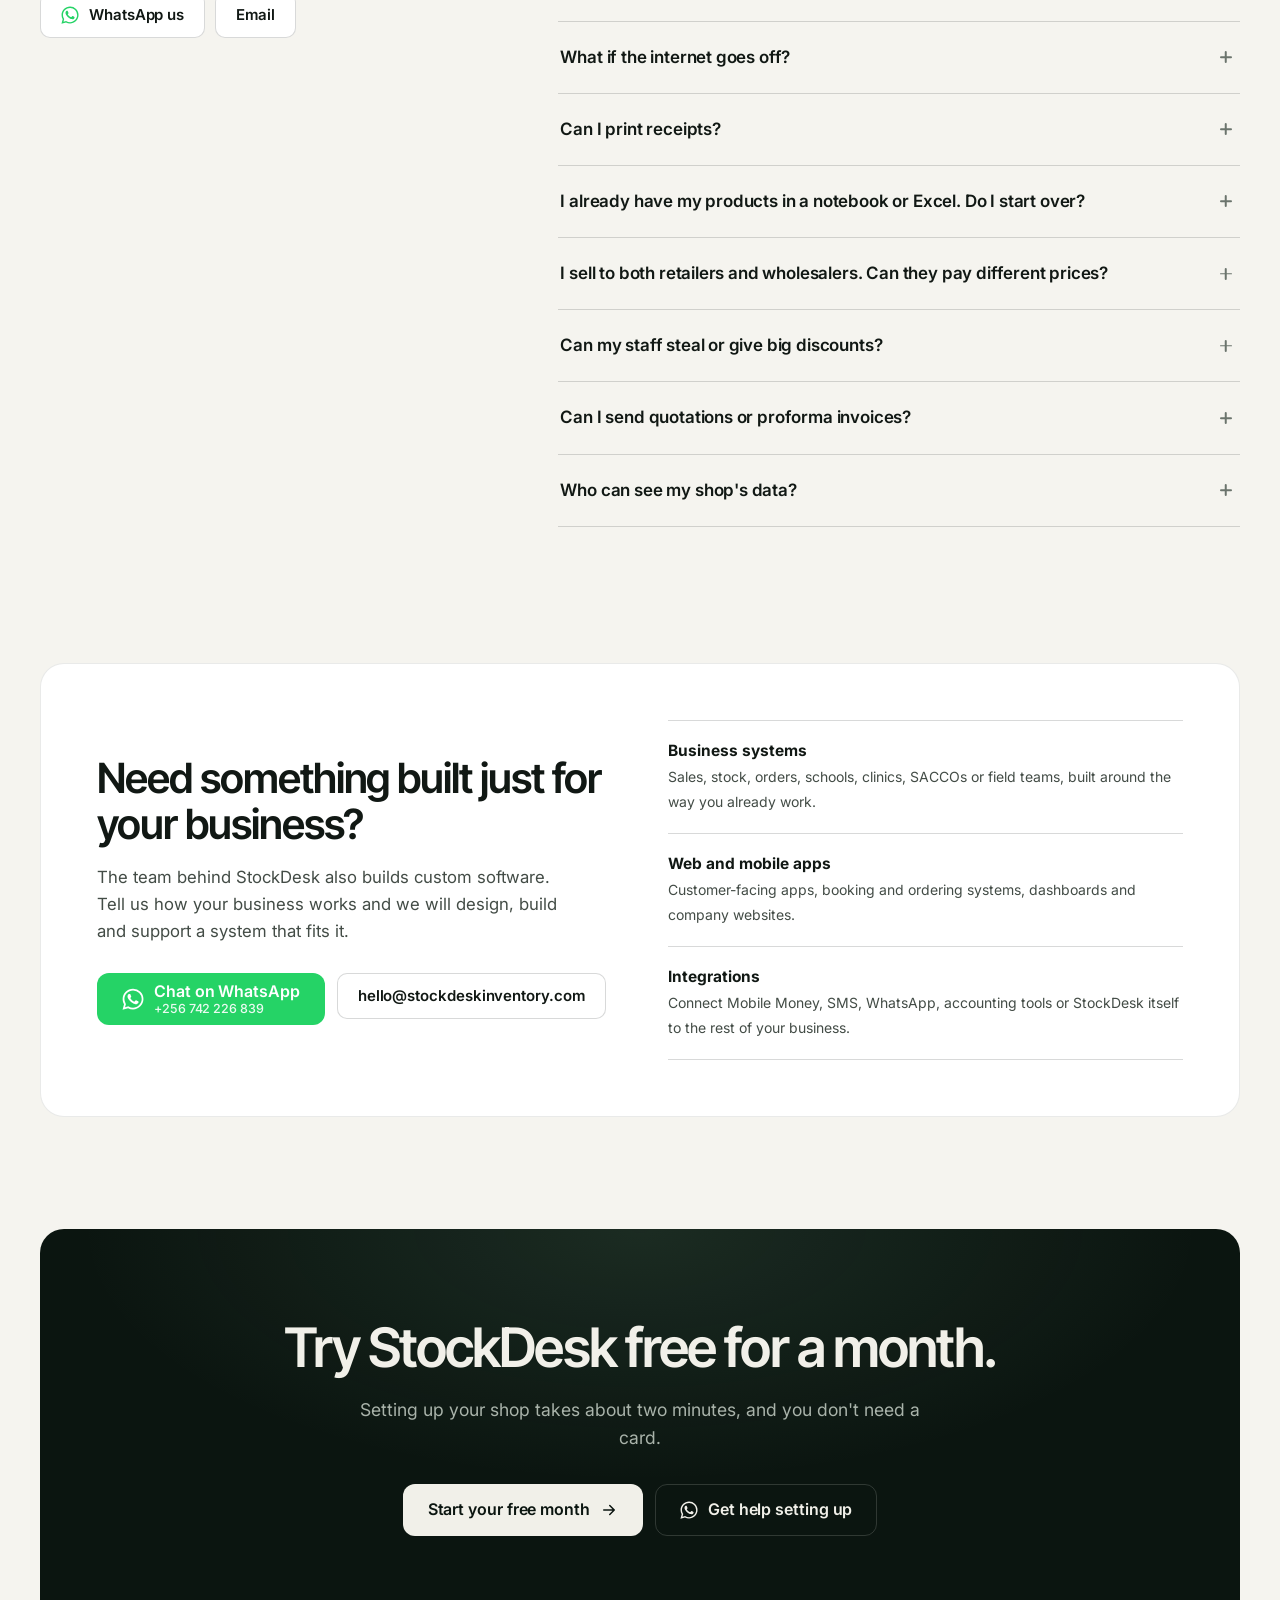
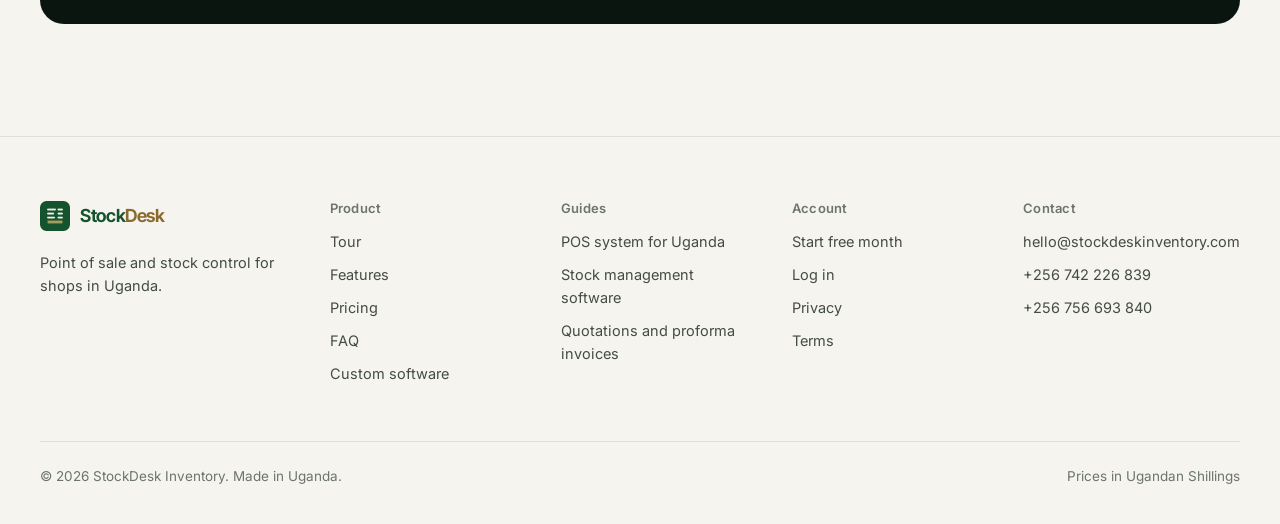
==== commit a52510e0: "Keep StockDesk as one word in the brand The brand link is a flex row with a 10px gap, so the separat" ====
--- a/index.html
+++ b/index.html
@@ -222,7 +222,7 @@
     <div class="container nav-inner">
       <a class="brand" href="#top" aria-label="StockDesk home">
         <img src="assets/icon-192.png?v=8" alt="" width="34" height="34" />
-        <span class="b-stock">Stock</span><span class="b-desk">Desk</span>
+        <span class="brand-name"><span class="b-stock">Stock</span><span class="b-desk">Desk</span></span>
       </a>
       <nav class="nav-links" aria-label="Main">
         <a href="#tour" data-i18n="nav.product">Product</a>
@@ -818,7 +818,7 @@
     <div class="container">
       <div class="footer-grid">
         <div>
-          <a class="brand" href="#top"><img src="assets/icon-192.png?v=8" alt="" width="34" height="34" /><span class="b-stock">Stock</span><span class="b-desk">Desk</span></a>
+          <a class="brand" href="#top"><img src="assets/icon-192.png?v=8" alt="" width="34" height="34" /><span class="brand-name"><span class="b-stock">Stock</span><span class="b-desk">Desk</span></span></a>
           <p class="footer-about">Point of sale and stock control for shops in Uganda.</p>
         </div>
         <div>
